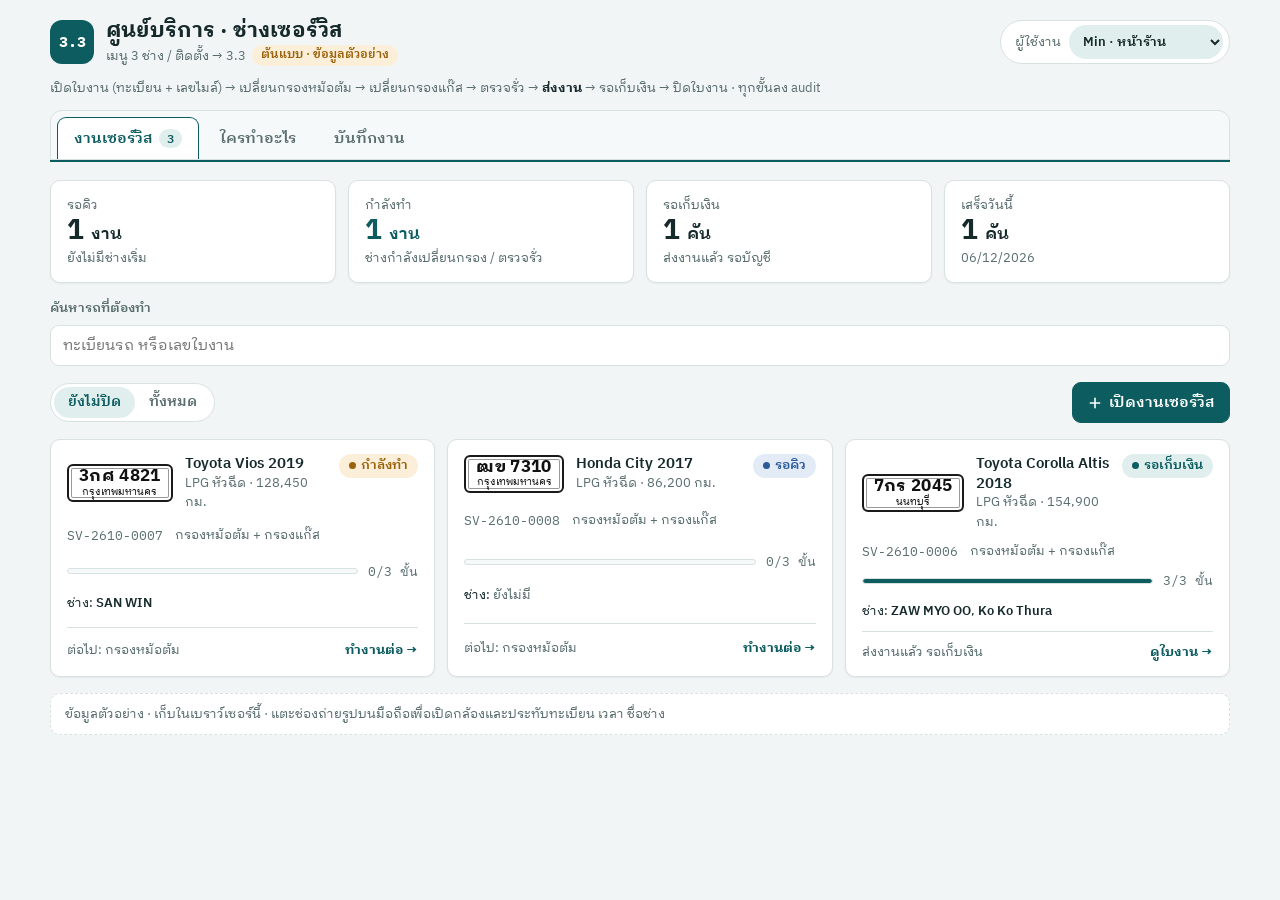
==== index.html @ 625c6a2d "Deploy current mobile service prototype" ====
<!doctype html>
<html lang="th">
<head>
<meta charset="utf-8">
<meta name="viewport" content="width=device-width,initial-scale=1,viewport-fit=cover">
<style>[hidden]{display:none!important}body{margin:0}img{max-width:100%}</style>
</head>
<body>
<title>ศูนย์บริการช่างเซอร์วิส</title>
<link rel="preconnect" href="https://fonts.googleapis.com">
<link rel="preconnect" href="https://fonts.gstatic.com" crossorigin>
<link rel="stylesheet" href="https://fonts.googleapis.com/css2?family=IBM+Plex+Mono:wght@400;600&family=IBM+Plex+Sans+Thai+Looped:wght@400;500;600;700&display=swap">
<style>
/* Layout: ERP module shell (same family as 3.1) — header + flow line + tabs; job list → job detail (steps column + handoff side column) */
:root{
  --bg:#f2f5f5; --surface:#ffffff; --surface-2:#f6f9f9; --ink:#162a2c; --muted:#5a6e70; --line:#d8e2e1;
  --accent:#0c5c60; --accent-ink:#ffffff; --accent-soft:#e0efed;
  --ok:#1b7a45; --ok-soft:#e2f2e8; --warn:#9a620c; --warn-soft:#fbefd9; --bad:#b0352a; --bad-soft:#fbe4e1; --info:#2c5b99; --info-soft:#e3ebf7;
  --plate-bg:#ffffff; --plate-ink:#111111; --plate-edge:#1a1a1a;
  --shadow:0 1px 2px rgba(16,40,42,.06);
  --font:"IBM Plex Sans Thai Looped","Noto Sans Thai",Tahoma,sans-serif;
  --mono:"IBM Plex Mono",ui-monospace,Menlo,Consolas,monospace;
  --r:10px;
}
@media (prefers-color-scheme: dark){ :root:not([data-theme="light"]){
  --bg:#0e1617; --surface:#152022; --surface-2:#1a282a; --ink:#e1ebea; --muted:#93a7a8; --line:#27393b;
  --accent:#55b3ad; --accent-ink:#082022; --accent-soft:#173335;
  --ok:#4fc386; --ok-soft:#163224; --warn:#e3aa50; --warn-soft:#3a2c13; --bad:#f17d70; --bad-soft:#3d1c19; --info:#86aee8; --info-soft:#1a2a40;
  --plate-bg:#ffffff; --plate-ink:#111111; --plate-edge:#000000;
  --shadow:none; color-scheme:dark;
}}
:root[data-theme="dark"]{
  --bg:#0e1617; --surface:#152022; --surface-2:#1a282a; --ink:#e1ebea; --muted:#93a7a8; --line:#27393b;
  --accent:#55b3ad; --accent-ink:#082022; --accent-soft:#173335;
  --ok:#4fc386; --ok-soft:#163224; --warn:#e3aa50; --warn-soft:#3a2c13; --bad:#f17d70; --bad-soft:#3d1c19; --info:#86aee8; --info-soft:#1a2a40;
  --plate-bg:#ffffff; --plate-ink:#111111; --plate-edge:#000000;
  --shadow:none; color-scheme:dark;
}
*{box-sizing:border-box}
body{background:var(--bg);color:var(--ink);font-family:var(--font);font-size:15px;line-height:1.55;padding-inline:16px;padding-block:0 48px}
.wrap{max-width:1180px;margin:0 auto}
h1,h2,h3{margin:0;line-height:1.3;text-wrap:balance}
p{margin:0}
button,input,select{font:inherit;color:inherit}
button{cursor:pointer}
:focus-visible{outline:2px solid var(--accent);outline-offset:2px}
.mono{font-family:var(--mono);font-variant-numeric:tabular-nums}
.vh{position:absolute;width:1px;height:1px;opacity:0;overflow:hidden;clip:rect(0 0 0 0)}

/* header */
.top{display:flex;flex-wrap:wrap;align-items:center;justify-content:space-between;gap:12px;padding-block:18px 10px}
.brand{display:flex;align-items:center;gap:12px;min-width:0}
.mod{display:grid;place-items:center;width:44px;height:44px;border-radius:12px;background:var(--accent);color:var(--accent-ink);font-weight:700;font-family:var(--mono);font-size:15px;flex:none}
.brand h1{font-size:21px;font-weight:700}
.sub{color:var(--muted);font-size:13px;display:flex;flex-wrap:wrap;gap:6px;align-items:center}
.tag{background:var(--warn-soft);color:var(--warn);border-radius:999px;padding:1px 9px;font-size:12px;font-weight:600}
.who{display:flex;align-items:center;gap:8px;font-size:13px;color:var(--muted);background:var(--surface);border:1px solid var(--line);border-radius:999px;padding:4px 6px 4px 14px}
.who select{border:0;background:var(--accent-soft);color:var(--ink);border-radius:999px;padding:5px 10px;font-weight:600}
.flow{font-size:13px;color:var(--muted);padding-block:2px 12px}
.flow b{color:var(--ink)}
.tabs{display:flex;gap:4px;background:var(--surface-2);border:1px solid var(--line);border-radius:12px 12px 0 0;padding:6px 6px 0;overflow-x:auto}
.tabs button{border:1px solid transparent;border-bottom:0;background:none;padding:9px 16px;border-radius:9px 9px 0 0;color:var(--muted);font-weight:600;white-space:nowrap;display:flex;gap:6px;align-items:center}
.tabs button[aria-selected="true"]{background:var(--surface);border-color:var(--accent);color:var(--accent);box-shadow:0 2px 0 var(--surface)}
.count{background:var(--accent-soft);color:var(--accent);border-radius:999px;font-size:12px;padding:0 8px;font-family:var(--mono)}
main{border-top:2px solid var(--accent);padding-top:18px;display:grid;gap:16px}
.note{font-size:13px;color:var(--muted);background:var(--surface);border:1px dashed var(--line);border-radius:var(--r);padding:10px 14px}
.note b{color:var(--ink)}
.banner-bad{background:var(--bad-soft);color:var(--bad);border-radius:var(--r);padding:10px 14px;font-size:13px}

/* kpis */
.kpis{display:grid;grid-template-columns:repeat(auto-fit,minmax(min(170px,100%),1fr));gap:12px}
.kpi{background:var(--surface);border:1px solid var(--line);border-radius:var(--r);padding:14px 16px;box-shadow:var(--shadow)}
.kpi .k{font-size:13px;color:var(--muted)}
.kpi .v{font-size:28px;font-weight:700;line-height:1.2;font-variant-numeric:tabular-nums}
.kpi .v small{font-size:17px;font-weight:600}
.kpi .d{font-size:12.5px;color:var(--muted)}
.kpi.hl .v{color:var(--accent)}

.toolbar{display:flex;flex-wrap:wrap;gap:10px;align-items:center;justify-content:space-between}
.seg{display:inline-flex;border:1px solid var(--line);border-radius:999px;background:var(--surface);padding:3px}
.seg button{border:0;background:none;border-radius:999px;padding:5px 14px;font-size:13.5px;color:var(--muted);font-weight:600}
.seg button[aria-pressed="true"]{background:var(--accent-soft);color:var(--accent)}
.btn{border:1px solid var(--line);background:var(--surface);border-radius:9px;padding:8px 14px;font-weight:600;display:inline-flex;align-items:center;gap:6px;min-height:40px}
.btn:hover{border-color:var(--accent)}
.btn.primary{background:var(--accent);border-color:var(--accent);color:var(--accent-ink)}
.btn.primary:hover{filter:brightness(1.08)}
.btn:disabled{opacity:.45;cursor:not-allowed;filter:none}
.btn.sm{min-height:32px;padding:4px 10px;font-size:13px}
.btn.ghost{background:none;border-color:transparent;color:var(--accent);padding-inline:6px}
.btn.danger{color:var(--bad);border-color:var(--bad)}
.link{border:0;background:none;padding:0;color:var(--accent);font-weight:600;text-decoration:underline;text-underline-offset:2px}

/* plate */
.plate{display:inline-flex;flex-direction:column;align-items:center;background:var(--plate-bg);color:var(--plate-ink);border:2px solid var(--plate-edge);border-radius:6px;padding:1px 10px 2px;line-height:1.15;flex:none;box-shadow:inset 0 0 0 2px #fff,inset 0 0 0 3px #999}
.plate .n{font-weight:700;font-size:17px;letter-spacing:.02em;white-space:nowrap}
.plate .p{font-size:10px;white-space:nowrap}
.plate.lg .n{font-size:24px}.plate.lg .p{font-size:12px}
.plate.sm{padding:0 7px 1px;border-width:1.5px}.plate.sm .n{font-size:13.5px}.plate.sm .p{font-size:8.5px}

/* pills */
.pill{display:inline-flex;align-items:center;gap:5px;border-radius:999px;padding:2px 10px;font-size:12.5px;font-weight:600;white-space:nowrap;flex:none}
.pill::before{content:"";width:7px;height:7px;border-radius:50%;background:currentColor}
.p-ok{background:var(--ok-soft);color:var(--ok)}.p-warn{background:var(--warn-soft);color:var(--warn)}.p-bad{background:var(--bad-soft);color:var(--bad)}
.p-info{background:var(--info-soft);color:var(--info)}.p-accent{background:var(--accent-soft);color:var(--accent)}.p-muted{background:var(--surface-2);color:var(--muted);border:1px solid var(--line)}

/* job cards */
.jobgrid{display:grid;grid-template-columns:repeat(auto-fill,minmax(min(330px,100%),1fr));gap:12px}
.jobcard{all:unset;box-sizing:border-box;cursor:pointer;background:var(--surface);border:1px solid var(--line);border-radius:var(--r);padding:14px 16px;display:grid;gap:10px;box-shadow:var(--shadow);min-width:0}
.jobcard:hover{border-color:var(--accent)}
.jobcard:focus-visible{outline:2px solid var(--accent);outline-offset:2px}
.jc-top{display:flex;gap:12px;align-items:flex-start;justify-content:space-between}
.jc-car{display:flex;gap:12px;align-items:center;min-width:0}
.jc-car .t{font-weight:600;line-height:1.3}
.jc-car .s{font-size:12.5px;color:var(--muted)}
.meta{font-size:12.5px;color:var(--muted);display:flex;flex-wrap:wrap;gap:4px 12px}
.prog{display:flex;align-items:center;gap:10px;font-size:12.5px;color:var(--muted)}
.bar{flex:1;height:6px;border-radius:999px;background:var(--surface-2);border:1px solid var(--line);overflow:hidden}
.bar i{display:block;height:100%;background:var(--accent);border-radius:999px}
.techs{font-size:13px}
.techs b{font-weight:600}
.empty{color:var(--muted);text-align:center;padding:28px;background:var(--surface);border:1px dashed var(--line);border-radius:var(--r)}

/* detail */
.back{align-self:start;justify-self:start}
.jobhead{background:var(--surface);border:1px solid var(--line);border-radius:var(--r);padding:16px;display:flex;flex-wrap:wrap;gap:14px 20px;align-items:center;box-shadow:var(--shadow)}
.jh-main{flex:1;min-width:220px;display:grid;gap:2px}
.jh-main .t{font-size:18px;font-weight:700}
.jh-main .meta{font-size:13px}
.detail{display:grid;gap:16px;grid-template-columns:minmax(0,1fr)}
@media (min-width:980px){.detail{grid-template-columns:minmax(0,1fr) 340px;align-items:start}}
.steps{display:grid;gap:12px;min-width:0}
.step{background:var(--surface);border:1px solid var(--line);border-radius:var(--r);padding:14px 16px;display:grid;gap:12px;box-shadow:var(--shadow);min-width:0}
.step.s-active{border-color:var(--warn)}
.step.s-done{border-color:color-mix(in srgb,var(--ok) 45%,var(--line))}
.step.s-locked{opacity:.62}
.step-h{display:flex;gap:12px;align-items:flex-start}
.stepno{display:grid;place-items:center;width:30px;height:30px;border-radius:50%;background:var(--surface-2);border:1px solid var(--line);font-family:var(--mono);font-weight:600;flex:none}
.s-done .stepno{background:var(--ok);border-color:var(--ok);color:var(--surface)}
.s-active .stepno{background:var(--warn-soft);border-color:var(--warn);color:var(--warn)}
.step-t{flex:1;min-width:0}
.step-t h3{font-size:16.5px;font-weight:700}
.hint{font-size:13px;color:var(--muted)}
.slots{display:grid;grid-template-columns:repeat(2,minmax(0,1fr));gap:10px}
.slot{position:relative;border-radius:9px;aspect-ratio:4/3;max-width:100%;overflow:hidden;background:var(--surface-2);border:1.5px dashed var(--line);display:flex}
label.slot.empty{cursor:pointer;flex-direction:column;align-items:center;justify-content:center;gap:6px;text-align:center;padding:10px;color:var(--accent);font-weight:600;font-size:13.5px}
label.slot.empty:hover{border-color:var(--accent);background:var(--accent-soft)}
label.slot.empty:focus-within{outline:2px solid var(--accent);outline-offset:2px}
.slot.empty .req{font-size:11.5px;color:var(--muted);font-weight:500}
.slot.missing{color:var(--muted);flex-direction:column;align-items:center;justify-content:center;font-size:13px}
.slot.filled{border:1px solid var(--line);aspect-ratio:auto;flex-direction:column;background:var(--surface)}
.slot .ph{display:block;width:100%;aspect-ratio:4/3;max-width:100%;border:0;padding:0;background:#111;cursor:zoom-in}
.slot .ph img{width:100%;height:100%;object-fit:contain;display:block}
.slot .sfoot{display:grid;gap:6px;padding:7px 8px 8px}
.slot .cap{font-size:12px;line-height:1.35}
.slot .cap b{display:block;font-weight:600}
.slot .cap span{color:var(--muted)}
.slot .acts{display:flex;gap:6px;flex-wrap:wrap}
.slot .acts button,.slot .acts label{border:1px solid var(--line);background:var(--surface-2);color:var(--ink);border-radius:7px;padding:4px 10px;font-size:12.5px;font-weight:600;cursor:pointer;min-height:30px;display:inline-flex;align-items:center}
.slot .acts label:focus-within{outline:2px solid var(--accent)}
.field{display:grid;gap:6px}
.lbl{font-size:12.5px;color:var(--muted);font-weight:600}
.chips{display:flex;flex-wrap:wrap;gap:6px}
.chip{border:1px solid var(--line);background:var(--surface);border-radius:999px;padding:5px 12px;font-size:13.5px;font-weight:500;min-height:34px}
.chip[aria-pressed="true"]{background:var(--accent);border-color:var(--accent);color:var(--accent-ink);font-weight:600}
.chip.fail[aria-pressed="true"]{background:var(--bad);border-color:var(--bad);color:#fff}
.chip.pass[aria-pressed="true"]{background:var(--ok);border-color:var(--ok);color:#fff}
.chip:disabled{cursor:default}
.part{font-size:13.5px;display:flex;flex-wrap:wrap;gap:4px 10px;align-items:center}
.code{font-family:var(--mono);font-size:12px;background:var(--surface-2);border:1px solid var(--line);border-radius:5px;padding:0 6px;color:var(--muted)}
.foot{border-top:1px solid var(--line);padding-top:10px;display:flex;flex-wrap:wrap;gap:8px 12px;align-items:center;justify-content:space-between;font-size:13.5px}
.foot .miss{color:var(--warn)}
.foot.done{color:var(--ok)}
.foot.done span{color:var(--ink)}
.foot.locked{color:var(--muted)}
.warnbox{background:var(--bad-soft);color:var(--bad);border-radius:8px;padding:8px 12px;font-size:13px}
.submit{background:var(--surface);border:1px solid var(--line);border-radius:var(--r);padding:14px 16px;display:flex;flex-wrap:wrap;gap:10px 16px;align-items:center;justify-content:space-between}
.submit.ready{border-color:var(--accent);background:var(--accent-soft)}
.submit p{font-size:14px}

.side{display:grid;gap:12px;min-width:0}
.card{background:var(--surface);border:1px solid var(--line);border-radius:var(--r);padding:14px 16px;display:grid;gap:10px;box-shadow:var(--shadow);min-width:0}
.card h2{font-size:15px;font-weight:700}
.card h2 small{font-weight:500;color:var(--muted);font-size:12.5px}
.hand{list-style:none;margin:0;padding:0;display:grid;gap:9px}
.hand li{display:grid;grid-template-columns:92px minmax(0,1fr);gap:8px;font-size:13px}
.dept{font-family:var(--mono);font-size:11.5px;font-weight:600;color:var(--accent);background:var(--accent-soft);border-radius:6px;padding:2px 6px;align-self:start;text-align:center}
.hand .st{display:block;font-size:12px;color:var(--muted)}
.hand .st.sent{color:var(--ok)}
.mini{list-style:none;margin:0;padding:0;display:grid;gap:8px;font-size:12.5px}
.mini li{display:grid;gap:1px;border-left:2px solid var(--line);padding-left:10px}
.mini .w{color:var(--muted);font-family:var(--mono);font-size:11.5px}

/* tables */
.tbl{overflow-x:auto;border:1px solid var(--line);border-radius:var(--r);background:var(--surface)}
table{border-collapse:collapse;width:100%;font-size:13.5px}
th{font-size:12.5px;color:var(--muted);font-weight:600;text-align:left;background:var(--surface-2)}
th,td{padding:9px 12px;border-bottom:1px solid var(--line);vertical-align:middle;white-space:nowrap}
td.wrap{white-space:normal;min-width:220px}
tr:last-child td{border-bottom:0}
td.num,th.num{text-align:right;font-variant-numeric:tabular-nums}
.thumbs{display:flex;gap:4px}
.thumbs button{border:1px solid var(--line);padding:0;border-radius:5px;overflow:hidden;width:44px;height:33px;background:var(--surface-2)}
.thumbs img{width:100%;height:100%;object-fit:cover;display:block}
.search{border:1px solid var(--line);background:var(--surface);border-radius:9px;padding:8px 12px;min-width:0;width:min(360px,100%)}
.sec-h{display:flex;flex-wrap:wrap;gap:8px 14px;align-items:center;justify-content:space-between}
.sec-h h2{font-size:16px}
.sec-h p{font-size:12.5px;color:var(--muted)}

/* overlay */
#overlay{position:fixed;inset:0;z-index:50;display:grid;place-items:center;padding:16px}
#overlay[hidden],#toast[hidden]{display:none}
.ov-bg{position:absolute;inset:0;background:rgba(5,15,16,.62)}
.modal{position:relative;background:var(--surface);border-radius:14px;width:min(560px,100%);max-height:calc(100% - 24px);overflow:auto;padding:18px;display:grid;gap:14px}
.modal h2{font-size:18px}
.form{display:grid;gap:12px;grid-template-columns:repeat(2,minmax(0,1fr))}
.form .full{grid-column:1/-1}
.form label{display:grid;gap:4px;font-size:13px;color:var(--muted);font-weight:600}
.form input,.form select{border:1px solid var(--line);background:var(--surface-2);border-radius:8px;padding:9px 10px;color:var(--ink);font-weight:400;min-width:0}
.form .err{grid-column:1/-1;color:var(--bad);font-size:13px}
.mrow{display:flex;justify-content:flex-end;gap:8px;flex-wrap:wrap}
@media (max-width:520px){.form{grid-template-columns:minmax(0,1fr)}}
.lightbox{position:relative;width:min(900px,100%);display:grid;gap:8px}
.lightbox img{width:100%;max-height:78vh;object-fit:contain;border-radius:10px;background:#000}
.lightbox .lb-cap{color:#fff;font-size:13.5px;display:flex;justify-content:space-between;gap:10px;align-items:center;flex-wrap:wrap}
.lightbox .lb-cap .btn{color:var(--ink)}
#toast{position:fixed;left:50%;transform:translateX(-50%);bottom:calc(18px + env(safe-area-inset-bottom,0px));background:var(--ink);color:var(--bg);padding:9px 16px;border-radius:999px;font-size:13.5px;z-index:60;max-width:calc(100% - 32px)}
.confirm{display:flex;flex-wrap:wrap;gap:8px;align-items:center;font-size:13px}
@media (prefers-reduced-motion:no-preference){.jobcard,.btn,.chip{transition:border-color .15s,background-color .15s}}
@media (max-width:560px){.brand h1{font-size:18px}.jobhead{padding:14px}.plate.lg .n{font-size:20px}}

/* Technician workspace: one task at a time, with controls in thumb reach. */
.mobile-only{display:none}
.job-search{display:grid;gap:6px}
.job-search .search{width:100%}
.jc-next{display:flex;align-items:center;justify-content:space-between;gap:12px;border-top:1px solid var(--line);padding-top:10px;font-size:13px}
.jc-next span{color:var(--muted)}
.jc-next b{color:var(--accent);white-space:nowrap}
.job-extra{width:100%;border-top:1px solid var(--line);padding-top:8px;font-size:13px;color:var(--muted)}
.job-extra summary{cursor:pointer;font-weight:600}
.job-extra .meta{padding-top:8px}
.step-work{display:grid;gap:12px}
.step-tools{display:flex;gap:10px;align-items:center;justify-content:space-between}
.step-tools .hint{flex:1}
.step-tools button{flex:none}
.technician-quick select{width:100%;min-height:48px;border:1px solid var(--line);border-radius:9px;background:var(--surface);padding:10px;font-size:16px}
.work-progress{border:1px solid var(--line);border-radius:12px;background:var(--surface);padding:12px}
.work-progress .prog{margin-bottom:12px}
.work-identity{display:flex;align-items:center;justify-content:space-between;gap:10px;margin-bottom:8px;font-size:12px;color:var(--muted)}
.work-identity strong{font-size:18px;color:var(--ink)}
.stepnav{display:grid;grid-template-columns:repeat(3,minmax(0,1fr));gap:6px}
.stepnav button{display:grid;justify-items:center;gap:5px;border:1px solid var(--line);border-radius:9px;background:var(--surface-2);color:var(--muted);padding:10px 4px;min-height:66px;font-size:12px;font-weight:600}
.stepnav button[aria-pressed="true"]{border:2px solid var(--accent);padding:9px 3px;background:var(--accent-soft);color:var(--accent)}
.stepnav .finished{color:var(--ok)}
.stepnav .stepno{width:24px;height:24px;font-size:12px}
.mobile-workbar{position:fixed;left:0;right:0;bottom:calc(66px + env(safe-area-inset-bottom,0px));z-index:25;background:var(--surface);border-top:1px solid var(--line);padding:10px 14px;box-shadow:0 -4px 18px rgba(16,40,42,.08)}
.mobile-workbar p{font-size:12px;color:var(--muted);margin-bottom:6px}
.mobile-workbar .btn{width:100%;justify-content:center;font-size:16px;min-height:50px}
.mobile-more{border:1px solid var(--line);border-radius:10px;background:var(--surface);padding:12px}
.mobile-more summary{min-height:28px;cursor:pointer;color:var(--muted);font-size:14px;font-weight:600}
.mobile-more .side{margin-top:12px}
.task-checklist{display:flex;flex-wrap:wrap;gap:6px}
.task-checklist span{font-size:12px;padding:4px 9px;border-radius:6px;background:var(--surface-2);color:var(--muted)}
.task-checklist .complete{background:var(--ok-soft);color:var(--ok)}
@media (max-width:640px){
  body{padding-inline:12px;padding-bottom:calc(86px + env(safe-area-inset-bottom,0px));font-size:16px}
  body:has(.mobile-workbar){padding-bottom:calc(196px + env(safe-area-inset-bottom,0px))}
  .mobile-only{display:block}
  .desktop-only,.flow,.sub .desktop-context{display:none!important}
  .top{gap:10px;padding:12px 0}
  .brand h1{font-size:18px}.mod{width:36px;height:36px;border-radius:10px}
  .brand{gap:9px}.sub{margin-top:4px}.tag{font-size:11px}
  .who{width:100%;border-radius:10px;padding:5px 10px;font-size:13px}
  .who select{flex:1;min-width:0;min-height:44px;font-size:16px;background:var(--surface);border-radius:7px;padding:6px 8px}
  .tabs{position:fixed;z-index:30;left:0;right:0;bottom:0;display:grid;grid-template-columns:repeat(3,minmax(0,1fr));gap:4px;height:calc(66px + env(safe-area-inset-bottom,0px));padding:8px 10px calc(8px + env(safe-area-inset-bottom,0px));border-radius:0;border:0;border-top:1px solid var(--line);background:var(--surface);overflow:visible}
  .tabs button{justify-content:center;padding:7px 4px;min-width:0;min-height:48px;border:0;border-radius:9px;font-size:13px;gap:4px;white-space:normal}
  .tabs button[aria-selected="true"]{background:var(--accent-soft);box-shadow:none}
  .count{padding:0 5px;font-size:11px}
  main{padding-top:12px;gap:12px;border-top:0}
  .kpis{grid-template-columns:repeat(4,minmax(0,1fr));gap:6px}
  .kpi{padding:9px 5px;text-align:center;border-radius:9px}
  .kpi .k{font-size:11px;white-space:nowrap}.kpi .v{font-size:23px;margin-top:3px}.kpi .v small,.kpi .d{display:none}
  .demo-note{font-size:12px;padding:7px 10px}
  .demo-note .demo-long{display:none}
  .toolbar{gap:10px}.seg{width:100%;display:flex;border-radius:10px;gap:3px}
  .seg button{flex:1;min-height:46px;padding:7px 5px;border-radius:7px;font-size:13px}
  .toolbar>.btn{width:100%;justify-content:center}
  .search,.form input,.form select{font-size:16px;min-height:48px}
  .job-search .lbl{font-size:14px;color:var(--ink)}
  .jobgrid{gap:10px;grid-template-columns:minmax(0,1fr)}
  .jobcard{padding:14px;gap:9px;border-radius:12px}
  .jc-top{display:grid;grid-template-columns:minmax(0,1fr) auto;gap:10px;align-items:start}
  .jc-car{display:grid;gap:8px;justify-items:start}.jc-car .t{font-size:14px}.jc-car .s{font-size:12px}
  .jobcard .plate .n{font-size:23px}.jobcard .plate .p{font-size:11px}.jobcard .plate{padding:4px 12px}
  .jobcard .meta{font-size:11px}.jobcard .meta span:last-child{display:none}
  .jc-next{font-size:13px}.jc-next span{max-width:70%}.jc-next b{padding:7px 10px;background:var(--accent-soft);border-radius:7px}
  .btn,.btn.sm,.chip,.slot .acts label,.slot .acts button,.back{min-height:48px}
  .back{padding:4px 0;font-size:14px;min-height:40px}
  .jobhead{display:grid;grid-template-columns:auto minmax(0,1fr);gap:10px;padding:12px;border-radius:12px}
  .jobhead>.pill{grid-column:1/-1;justify-self:start}.jobhead .plate.lg .n{font-size:22px}.jobhead .plate.lg .p{font-size:11px}
  .jh-main{min-width:0;gap:3px}.jh-main .t{font-size:14px}.jh-main .meta{font-size:12px}
  .job-extra{grid-column:1/-1;font-size:12px}.job-extra summary{padding:4px 0}
  .detail{gap:12px}.steps{gap:12px}
  .step{padding:14px;border-radius:12px}.step:not(.is-current){display:none}
  .step-h{gap:9px;flex-wrap:wrap}.step-t{min-width:170px}.step-t h3{font-size:18px}
  .step-h>.pill{display:none}.step-t .hint{font-size:13px;line-height:1.6}
  .slots{gap:9px}.slot.empty{min-height:126px;aspect-ratio:auto}
  label.slot.empty{font-size:14px;padding:10px 7px;border-color:var(--accent);background:var(--accent-soft)}
  label.slot.empty svg{width:30px;height:30px}.slot.empty .req{font-size:12px}
  .slot .sfoot{padding:8px}.slot .acts label{width:100%;justify-content:center;font-size:14px}
  .step-tools{align-items:flex-start}.step-tools .btn{font-size:14px}
  .part{font-size:13px}.part .code{display:none}.lbl{font-size:14px}
  .result-choices{display:grid;grid-template-columns:1fr 1fr;gap:8px}
  .result-choices .chip{border-radius:9px;font-size:16px;min-height:52px}
  .technician-quick{display:grid;gap:8px}.technician-quick .btn{justify-content:center;font-size:14px}
  .foot{gap:10px;font-size:13px}.foot>.btn{width:100%;justify-content:center;font-size:15px}
  .foot.done{display:grid}.step .foot:not(.done)>.btn{display:none}
  .submit{font-size:13px;padding:12px}.submit:not(.job-sent){display:none}
  .detail>.side{display:none}
  #toast{bottom:calc(180px + env(safe-area-inset-bottom,0px));border-radius:10px;font-size:13px}
  #overlay{padding:12px}.modal{padding:16px}.mrow{display:grid;grid-template-columns:1fr 1fr;width:100%}.mrow .btn{justify-content:center}
}
</style>

<div class="wrap">
  <header class="top">
    <div class="brand">
      <span class="mod">3.3</span>
      <div>
        <h1>ศูนย์บริการ · ช่างเซอร์วิส</h1>
        <p class="sub"><span class="desktop-context">เมนู 3 ช่าง / ติดตั้ง → 3.3</span> <span class="tag">ต้นแบบ · ข้อมูลตัวอย่าง</span></p>
      </div>
    </div>
    <label class="who" for="user">ผู้ใช้งาน <select id="user"></select></label>
  </header>
  <p class="flow">เปิดใบงาน (ทะเบียน + เลขไมล์) → เปลี่ยนกรองหม้อต้ม → เปลี่ยนกรองแก๊ส → ตรวจรั่ว → <b>ส่งงาน</b> → รอเก็บเงิน → ปิดใบงาน · ทุกขั้นลง audit</p>
  <nav class="tabs" role="tablist" aria-label="มุมมอง">
    <button type="button" role="tab" data-tab="jobs" id="tab-jobs">งานเซอร์วิส <span class="count" id="cnt-jobs">0</span></button>
    <button type="button" role="tab" data-tab="history" id="tab-history">ใครทำอะไร</button>
    <button type="button" role="tab" data-tab="audit" id="tab-audit">บันทึกงาน</button>
  </nav>
  <main id="app"></main>
</div>
<div id="overlay" hidden></div>
<div id="toast" role="status" aria-live="polite" hidden></div>

<script>
(function(){
"use strict";
const FONT='"IBM Plex Sans Thai Looped","Noto Sans Thai",Tahoma,sans-serif';
const NEXT_KM=20000, NEXT_MONTHS=12;

/* ---------- master data (ระบบจริงดึงจาก Supabase) ---------- */
const TECHS=[
  {id:'htet',name:'HTET AUNG'},{id:'koko',name:'Ko Ko Thura'},{id:'sanwin',name:'SAN WIN'},
  {id:'thein',name:'THEIN THAN'},{id:'zaw',name:'ZAW MYO OO'}
];
const USERS=[{id:'min',name:'Min',dept:'Sales (หน้าร้าน)'}].concat(TECHS.map(t=>({id:t.id,name:t.name,dept:'Production'})));
const STEP_LIB={
  reducer:{name:'เปลี่ยนกรองหม้อต้ม',hint:'ปิดวาล์วถัง เดินเครื่องจนแก๊สในสายหมดก่อนถอด ถ่ายตัวเก่าก่อนถอด และถ่ายตัวใหม่หลังขันแน่นแล้ว',
    slots:[{k:'old',label:'ตัวเก่า (ก่อนถอด)'},{k:'new',label:'ตัวใหม่ (ติดตั้งแล้ว)'}],part:{sku:'FLT-RED-01',name:'ไส้กรองหม้อต้ม',qty:1}},
  gas:{name:'เปลี่ยนกรองแก๊ส',hint:'ดูลูกศรบนตัวกรองให้ตรงกับทิศทางแก๊สไหล ถ่ายตัวเก่าก่อนถอด และถ่ายตัวใหม่หลังประกอบ',
    slots:[{k:'old',label:'ตัวเก่า (ก่อนถอด)'},{k:'new',label:'ตัวใหม่ (ติดตั้งแล้ว)'}],part:{sku:'FLT-GAS-01',name:'ไส้กรองแก๊ส',qty:1}},
  leak:{name:'ตรวจรั่วหลังเปลี่ยน',hint:'เปิดวาล์ว สตาร์ทเครื่อง แล้วตรวจทุกข้อต่อที่ถอดด้วยน้ำสบู่หรือเครื่องตรวจแก๊ส',
    slots:[{k:'test',label:'ขณะตรวจรั่ว'}],result:true}
};
const TEMPLATES={
  pm:{name:'กรองหม้อต้ม + กรองแก๊ส',steps:['reducer','gas','leak']}
};
const STATUS={queue:{t:'รอคิว',c:'info'},doing:{t:'กำลังทำ',c:'warn'},billing:{t:'รอเก็บเงิน',c:'accent'},closed:{t:'ปิดใบงาน',c:'ok'}};

/* ---------- helpers ---------- */
const dtf=new Intl.DateTimeFormat('en-GB',{timeZone:'Asia/Bangkok',day:'2-digit',month:'2-digit',year:'numeric',hour:'2-digit',minute:'2-digit',hourCycle:'h23'});
function fmt(ts){if(!ts)return '—';const p={};dtf.formatToParts(new Date(ts)).forEach(x=>p[x.type]=x.value);return p.day+'/'+p.month+'/'+p.year+' '+p.hour+':'+p.minute;}
function fmtDate(ts){return fmt(ts).slice(0,10);}
function fmtTime(ts){return fmt(ts).slice(11);}
function km(n){return Number(n||0).toLocaleString('en-US');}
function esc(s){return String(s==null?'':s).replace(/[&<>"']/g,c=>({'&':'&amp;','<':'&lt;','>':'&gt;','"':'&quot;',"'":'&#39;'}[c]));}
function userName(id){const u=USERS.find(x=>x.id===id);return u?u.name:(id||'—');}
function userDept(id){const u=USERS.find(x=>x.id===id);return u?u.dept:'ระบบ';}
function isTech(id){return TECHS.some(t=>t.id===id);}
function mkSteps(tpl){return TEMPLATES[tpl].steps.map(k=>({key:k,tech:null,photos:{},result:null,doneAt:null,doneBy:null}));}
function addMonths(ts,n){const d=new Date(ts);d.setMonth(d.getMonth()+n);return d.getTime();}
function plate(job,size){return '<span class="plate'+(size?' '+size:'')+'"><span class="n">'+esc(job.plate)+'</span><span class="p">'+esc(job.province)+'</span></span>';}
function pill(c,t){return '<span class="pill p-'+c+'">'+esc(t)+'</span>';}

/* ---------- storage (ต้นแบบ: เก็บในเบราว์เซอร์นี้เท่านั้น) ---------- */
const KEY='htg-service-proto-v2', UIKEY='htg-service-ui-v2';
let storageFull=false;
function load(){try{const s=localStorage.getItem(KEY);return s?JSON.parse(s):null;}catch(e){return null;}}
function save(){try{localStorage.setItem(KEY,JSON.stringify(state));storageFull=false;}catch(e){storageFull=true;}}
const ui={tab:'jobs',jobId:null,user:'min',filter:'open',jq:'',step:0,q:'',aq:'',overlay:null,confirmReset:false};
try{const u=JSON.parse(localStorage.getItem(UIKEY)||'{}');if(u.user&&USERS.some(x=>x.id===u.user))ui.user=u.user;if(u.tab)ui.tab=u.tab;}catch(e){}
function persistUi(){try{localStorage.setItem(UIKEY,JSON.stringify({user:ui.user,tab:ui.tab}));}catch(e){}}

function seed(){
  const now=Date.now(),m=60000,h=60*m,d=24*h;
  const P=(by,at)=>({ph:true,by,at});
  const S=(key,tech,photos,doneAt,result)=>({key,tech,photos,result:result||null,doneAt:doneAt||null,doneBy:doneAt?tech:null});
  const jobs=[
    {id:'SV-2610-0008',plate:'ฒข 7310',province:'กรุงเทพมหานคร',car:'Honda City 2017',gas:'LPG หัวฉีด',km:86200,customer:'คุณวิไลวรรณ ส. (ตัวอย่าง)',tpl:'pm',status:'queue',openedAt:now-25*m,openedBy:'min',steps:mkSteps('pm')},
    {id:'SV-2610-0007',plate:'3กศ 4821',province:'กรุงเทพมหานคร',car:'Toyota Vios 2019',gas:'LPG หัวฉีด',km:128450,customer:'คุณสมชาย ก. (ตัวอย่าง)',tpl:'pm',status:'doing',openedAt:now-60*m,openedBy:'min',steps:[
      S('reducer','sanwin',{old:P('sanwin',now-22*m)}),
      S('gas',null,{}),S('leak',null,{})]},
    {id:'SV-2610-0006',plate:'7กร 2045',province:'นนทบุรี',car:'Toyota Corolla Altis 2018',gas:'LPG หัวฉีด',km:154900,customer:'คุณประเสริฐ ว. (ตัวอย่าง)',tpl:'pm',status:'billing',openedAt:now-5*h,openedBy:'min',submittedAt:now-2*h-50*m,steps:[
      S('reducer','zaw',{old:P('zaw',now-4*h-30*m),new:P('zaw',now-4*h-6*m)},now-4*h-4*m),
      S('gas','koko',{old:P('koko',now-3*h-55*m),new:P('koko',now-3*h-35*m)},now-3*h-33*m),
      S('leak','koko',{test:P('koko',now-3*h-15*m)},now-3*h-10*m,'pass')]},
    {id:'SV-2610-0005',plate:'งท 8812',province:'ชลบุรี',car:'Nissan Almera 2016',gas:'LPG หัวฉีด',km:97310,customer:'คุณอรุณี พ. (ตัวอย่าง)',tpl:'pm',status:'closed',openedAt:now-d-6*h,openedBy:'min',submittedAt:now-d-4*h,closedAt:now-d-3*h-40*m,steps:[
      S('reducer','thein',{old:P('thein',now-d-5*h-40*m),new:P('thein',now-d-5*h-22*m)},now-d-5*h-20*m),
      S('gas','thein',{old:P('thein',now-d-5*h-10*m),new:P('thein',now-d-4*h-55*m)},now-d-4*h-52*m),
      S('leak','thein',{test:P('thein',now-d-4*h-30*m)},now-d-4*h-25*m,'pass')]},
    {id:'SV-2610-0004',plate:'70-4518',province:'สมุทรปราการ',car:'Hino 500 รถบรรทุก 10 ล้อ',gas:'LNG',km:412300,customer:'บจก. ตัวอย่างโลจิสติกส์',tpl:'pm',status:'closed',openedAt:now-3*d-7*h,openedBy:'min',submittedAt:now-3*d-4*h,closedAt:now-3*d-2*h,steps:[
      S('reducer','htet',{old:P('htet',now-3*d-6*h-40*m),new:P('htet',now-3*d-6*h-15*m)},now-3*d-6*h-12*m),
      S('gas','htet',{old:P('htet',now-3*d-6*h-5*m),new:P('htet',now-3*d-5*h-20*m)},now-3*d-5*h-15*m),
      S('leak','htet',{test:P('htet',now-3*d-4*h-40*m)},now-3*d-4*h-30*m,'pass')]}
  ];
  const audit=[];
  const A=(at,by,action,job,detail,dept)=>audit.push({at,by,dept:dept||userDept(by),action,job,detail});
  jobs.slice().reverse().forEach(j=>{
    A(j.openedAt,j.openedBy,'เปิดใบงานเซอร์วิส',j.id,TEMPLATES[j.tpl].name+' · '+km(j.km)+' กม.');
    j.steps.forEach(s=>{
      Object.keys(s.photos).forEach(k=>{const sl=STEP_LIB[s.key].slots.find(x=>x.k===k);A(s.photos[k].at,s.photos[k].by,'ถ่ายรูป',j.id,STEP_LIB[s.key].name+' · '+sl.label);});
      if(s.result)A(s.doneAt-60000,s.tech,'บันทึกผลตรวจรั่ว',j.id,'ไม่พบรั่ว');
      if(s.doneAt)A(s.doneAt,s.doneBy,'บันทึกขั้นตอนเสร็จ',j.id,STEP_LIB[s.key].name+' · ช่าง '+userName(s.tech));
    });
    if(j.submittedAt)handoffLogs(j,j.submittedAt,'min').forEach(x=>audit.push(x));
    if(j.closedAt)A(j.closedAt,'min','ปิดใบงาน',j.id,'รับเงินแล้ว','Accounting');
  });
  audit.sort((a,b)=>a.at-b.at).forEach((x,i)=>x.id=i+1);
  return {v:1,seq:9,jobs,audit};
}

let state=load()||seed();
function getJob(id){return state.jobs.find(j=>j.id===id);}
function log(action,jobId,detail,dept,by){state.audit.push({id:state.audit.length+1,at:Date.now(),by:by||ui.user,dept:dept||userDept(by||ui.user),action,job:jobId||'',detail:detail||''});}

/* ---------- business rules ---------- */
function jobEditable(j){return j.status==='queue'||j.status==='doing';}
function lockReason(j,i){
  const st=j.steps[i];if(st.doneAt)return null;
  if(st.key==='leak'&&j.steps.some(s=>s.key!=='leak'&&!s.doneAt))return 'เปลี่ยนกรองให้เสร็จทุกขั้นก่อน แล้วค่อยตรวจรั่ว';
  return null;
}
function stepState(j,i){const st=j.steps[i];if(st.doneAt)return 'done';if(lockReason(j,i))return 'locked';if(st.tech||Object.keys(st.photos).length||st.result)return 'active';return 'todo';}
function missing(j,i){
  const st=j.steps[i],def=STEP_LIB[st.key],miss=[];
  def.slots.forEach(s=>{if(!st.photos[s.k])miss.push('รูป'+s.label);});
  if(!st.tech)miss.push('ชื่อช่าง');
  if(def.result&&st.result!=='pass')miss.push(st.result==='fail'?'ผลตรวจต้องเป็น "ไม่พบรั่ว"':'ผลตรวจรั่ว');
  return miss;
}
function stepStart(st){const ts=Object.values(st.photos).map(p=>p.at);return ts.length?Math.min.apply(null,ts):null;}
function stepMin(st){const s=stepStart(st);return st.doneAt&&s?Math.max(1,Math.round((st.doneAt-s)/60000)):null;}
function doneCount(j){return j.steps.filter(s=>s.doneAt).length;}
function nextStepIndex(j){const i=j.steps.findIndex(s=>!s.doneAt);return i<0?j.steps.length-1:i;}
function currentStepIndex(j){return Math.max(0,Math.min(j.steps.length-1,Number(ui.step)||0));}
function shortStep(key){return {reducer:'กรองหม้อต้ม',gas:'กรองแก๊ส',leak:'ตรวจรั่ว'}[key];}
function jobTechs(j){const ids=[];j.steps.forEach(s=>{if(s.tech&&ids.indexOf(s.tech)<0)ids.push(s.tech);});return ids;}
function parts(j){return j.steps.map(s=>STEP_LIB[s.key].part).filter(Boolean);}
function nextService(j){return {km:j.km+NEXT_KM,date:addMonths(j.submittedAt||Date.now(),NEXT_MONTHS)};}
function handoff(j){
  const tc={};j.steps.forEach(s=>{if(s.tech)tc[s.tech]=(tc[s.tech]||0)+1;});
  const techTxt=Object.keys(tc).map(id=>userName(id)+' ('+tc[id]+' ขั้น)').join(', ')||'ยังไม่ระบุช่าง';
  const total=j.steps.reduce((a,s)=>a+(stepMin(s)||0),0);
  const ps=parts(j),ns=nextService(j);
  return [
    {dept:'Production',text:'ช่างผู้ทำ: '+techTxt+(total?' · เวลางานรวม '+total+' นาที':'')},
    {dept:'Inventory',text:ps.length?'ตัดสต๊อก '+ps.map(p=>p.name+' ×'+p.qty).join(' · '):'ไม่มีอะไหล่'},
    {dept:'Accounting',text:'ส่งอะไหล่ '+ps.length+' รายการ + ค่าแรงเซอร์วิส ไปออกบิล'},
    {dept:'Support',text:'นัดรอบถัดไป '+km(ns.km)+' กม. หรือ '+fmtDate(ns.date)+' แล้วแต่อย่างไหนถึงก่อน'},
    {dept:'Sales',text:'อัปเดตประวัติรถและรูปในข้อมูลลูกค้า'}
  ];
}
function handoffLogs(j,at,by){
  const ps=parts(j),ns=nextService(Object.assign({},j,{submittedAt:at}));
  return [
    {at,by,dept:userDept(by),action:'ส่งงาน',job:j.id,detail:'ช่าง: '+jobTechs(j).map(userName).join(', ')},
    {at,by:'system',dept:'Inventory',action:'ตัดสต๊อกอะไหล่',job:j.id,detail:ps.map(p=>p.sku+' ×'+p.qty).join(', ')},
    {at,by:'system',dept:'Accounting',action:'สร้างรายการรอเก็บเงิน',job:j.id,detail:'อะไหล่ '+ps.length+' รายการ + ค่าแรง'},
    {at,by:'system',dept:'Support',action:'ตั้งนัดเซอร์วิสครั้งถัดไป',job:j.id,detail:km(ns.km)+' กม. / '+fmtDate(ns.date)}
  ];
}

/* ---------- photos ---------- */
const phCache={};
function stamp(g,w,h,l1,l2){
  const sh=Math.max(40,Math.round(h*0.12)),fs=Math.max(12,Math.round(sh*0.3));
  g.fillStyle='rgba(0,0,0,.66)';g.fillRect(0,h-sh,w,sh);
  g.fillStyle='#fff';g.textAlign='left';g.textBaseline='middle';
  g.font='600 '+fs+'px '+FONT;g.fillText(l1,10,h-sh*0.68,w-20);
  g.font='400 '+fs+'px '+FONT;g.fillText(l2,10,h-sh*0.28,w-20);
}
function stampLines(j,stepKey,label,at,by){return [j.plate+' '+j.province+' · '+STEP_LIB[stepKey].name+' · '+label, fmt(at)+' · '+userName(by)+' · '+j.id];}
function phSrc(j,stepKey,slotKey,label,p){
  const k=j.id+'|'+stepKey+'|'+slotKey;if(phCache[k])return phCache[k];
  const c=document.createElement('canvas');c.width=480;c.height=360;const g=c.getContext('2d');
  const gr=g.createLinearGradient(0,0,480,360);gr.addColorStop(0,'#45585a');gr.addColorStop(1,'#1f2b2c');g.fillStyle=gr;g.fillRect(0,0,480,360);
  g.lineWidth=3;g.strokeStyle='#d6e2e2';
  if(slotKey==='test'){g.fillStyle='#8aa0a2';g.fillRect(110,150,260,26);for(let i=0;i<7;i++){g.beginPath();g.arc(180+i*20,140-(i%3)*10,6+(i%2)*3,0,Math.PI*2);g.strokeStyle='#e8f1f1';g.stroke();}}
  else{const fresh=slotKey==='new';g.fillStyle=fresh?'#c9d6d7':'#6b5a3c';g.fillRect(195,80,90,160);g.fillStyle=fresh?'#e9f0f0':'#4d4230';for(let y=95;y<235;y+=16)g.fillRect(195,y,90,5);g.fillStyle='#9fb0b1';g.fillRect(225,58,30,22);g.fillRect(225,240,30,22);}
  g.fillStyle='rgba(255,255,255,.8)';g.textAlign='center';g.textBaseline='alphabetic';g.font='600 16px '+FONT;g.fillText('รูปตัวอย่าง',240,32);
  const L=stampLines(j,stepKey,label,p.at,p.by);stamp(g,480,360,L[0],L[1]);
  return phCache[k]=c.toDataURL('image/jpeg',0.82);
}
function photoSrc(j,stepKey,slotKey){
  const st=j.steps.find(s=>s.key===stepKey);const p=st&&st.photos[slotKey];if(!p)return '';
  if(p.src)return p.src;const sl=STEP_LIB[stepKey].slots.find(s=>s.k===slotKey);return phSrc(j,stepKey,slotKey,sl.label,p);
}
function readImage(file){return new Promise((res,rej)=>{const url=URL.createObjectURL(file);const img=new Image();img.onload=()=>res({img,url});img.onerror=()=>{URL.revokeObjectURL(url);rej(new Error('bad'));};img.src=url;});}
async function processPhoto(file,l1,l2){
  const r=await readImage(file),img=r.img;const max=960;
  const s=Math.min(1,max/Math.max(img.naturalWidth,img.naturalHeight));
  const w=Math.round(img.naturalWidth*s),h=Math.round(img.naturalHeight*s);
  const c=document.createElement('canvas');c.width=w;c.height=h;const g=c.getContext('2d');g.drawImage(img,0,0,w,h);
  stamp(g,w,h,l1,l2);URL.revokeObjectURL(r.url);return c.toDataURL('image/jpeg',0.72);
}

/* ---------- icons ---------- */
const I={
  cam:'<svg width="26" height="26" viewBox="0 0 24 24" fill="none" stroke="currentColor" stroke-width="1.8" stroke-linecap="round" stroke-linejoin="round" aria-hidden="true"><path d="M4 8h3l1.6-2.2h6.8L17 8h3a1 1 0 0 1 1 1v9a1 1 0 0 1-1 1H4a1 1 0 0 1-1-1V9a1 1 0 0 1 1-1z"/><circle cx="12" cy="13" r="3.6"/></svg>',
  check:'<svg width="16" height="16" viewBox="0 0 24 24" fill="none" stroke="currentColor" stroke-width="2.4" stroke-linecap="round" stroke-linejoin="round" aria-hidden="true"><path d="M5 12.5l4.5 4.5L19 7.5"/></svg>',
  lock:'<svg width="15" height="15" viewBox="0 0 24 24" fill="none" stroke="currentColor" stroke-width="2" stroke-linecap="round" aria-hidden="true"><rect x="5" y="11" width="14" height="9" rx="2"/><path d="M8 11V8a4 4 0 0 1 8 0v3"/></svg>',
  back:'<svg width="16" height="16" viewBox="0 0 24 24" fill="none" stroke="currentColor" stroke-width="2.2" stroke-linecap="round" stroke-linejoin="round" aria-hidden="true"><path d="M15 5l-7 7 7 7"/></svg>',
  plus:'<svg width="16" height="16" viewBox="0 0 24 24" fill="none" stroke="currentColor" stroke-width="2.4" stroke-linecap="round" aria-hidden="true"><path d="M12 5v14M5 12h14"/></svg>'
};

/* ---------- render ---------- */
const app=document.getElementById('app'),overlay=document.getElementById('overlay');
function render(){
  document.querySelectorAll('[data-tab]').forEach(b=>b.setAttribute('aria-selected',String(b.dataset.tab===ui.tab)));
  document.getElementById('cnt-jobs').textContent=state.jobs.filter(j=>j.status!=='closed').length;
  const sel=document.getElementById('user');
  if(!sel.options.length)sel.innerHTML=USERS.map(u=>'<option value="'+u.id+'">'+esc(u.name)+(u.dept==='Production'?' · ช่าง':' · หน้าร้าน')+'</option>').join('');
  sel.value=ui.user;
  let h=storageFull?'<div class="banner-bad">พื้นที่เก็บของเบราว์เซอร์เต็ม รูปที่ถ่ายใหม่จะหายเมื่อรีเฟรช (ระบบจริงเก็บรูปใน Supabase Storage)</div>':'';
  if(ui.tab==='jobs')h+=ui.jobId&&getJob(ui.jobId)?viewDetail(getJob(ui.jobId)):viewJobs();
  else if(ui.tab==='history')h+=viewHistory();
  else h+=viewAudit();
  app.innerHTML=h;
  renderOverlay();
}

function viewJobs(){
  const today=fmtDate(Date.now());
  const c=s=>state.jobs.filter(j=>j.status===s).length;
  const doneToday=state.jobs.filter(j=>j.submittedAt&&fmtDate(j.submittedAt)===today).length;
  let h='<section class="kpis" aria-label="สรุปวันนี้">'+
    kpi('รอคิว',c('queue'),'งาน','ยังไม่มีช่างเริ่ม')+
    kpi('กำลังทำ',c('doing'),'งาน','ช่างกำลังเปลี่ยนกรอง / ตรวจรั่ว',true)+
    kpi('รอเก็บเงิน',c('billing'),'คัน','ส่งงานแล้ว รอบัญชี')+
    kpi('เสร็จวันนี้',doneToday,'คัน',today)+'</section>';
  h+='<label class="job-search" for="jq"><span class="lbl">ค้นหารถที่ต้องทำ</span><input class="search" id="jq" type="search" placeholder="ทะเบียนรถ หรือเลขใบงาน" value="'+esc(ui.jq)+'" autocomplete="off"></label>';
  h+='<div class="toolbar"><div class="seg" role="group" aria-label="ตัวกรอง">'+
    (isTech(ui.user)?'<button type="button" data-act="filter" data-v="mine" aria-pressed="'+(ui.filter==='mine')+'">งานของฉัน</button>':'')+
    '<button type="button" data-act="filter" data-v="open" aria-pressed="'+(ui.filter==='open')+'">'+(isTech(ui.user)?'รอทำ / กำลังทำ':'ยังไม่ปิด')+'</button>'+
    '<button type="button" data-act="filter" data-v="all" aria-pressed="'+(ui.filter==='all')+'">ทั้งหมด</button></div>'+
    (!isTech(ui.user)?'<button type="button" class="btn primary" data-act="new">'+I.plus+' เปิดงานเซอร์วิส</button>':'')+'</div>';
  h+='<div class="jobgrid" id="job-list" aria-live="polite">'+jobsList()+'</div>';
  h+='<p class="note demo-note">ข้อมูลตัวอย่าง · เก็บในเบราว์เซอร์นี้<span class="demo-long"> · แตะช่องถ่ายรูปบนมือถือเพื่อเปิดกล้องและประทับทะเบียน เวลา ชื่อช่าง</span></p>';
  return h;
}
function jobsList(){
  const q=ui.jq.trim().toLowerCase();
  const list=state.jobs.filter(j=>{
    if(ui.filter==='mine'&&(!jobEditable(j)||!j.steps.some(s=>s.tech===ui.user)))return false;
    if(ui.filter==='open'&&(isTech(ui.user)?!jobEditable(j):j.status==='closed'))return false;
    return !q||[j.plate,j.id,j.car].join(' ').toLowerCase().includes(q);
  }).sort((a,b)=>{const o={doing:0,queue:1,billing:2,closed:3};return (o[a.status]-o[b.status])||(b.openedAt-a.openedAt);});
  if(!list.length)return '<div class="empty">'+(q?'ไม่พบรถที่ตรงกับคำค้น':ui.filter==='mine'?'ยังไม่มีงานในชื่อคุณ เลือก “รอทำ / กำลังทำ” เพื่อดูงานที่รับได้':'ยังไม่มีงานในรายการนี้')+'</div>';
  return list.map(jobCard).join('');
}
function kpi(k,v,u,d,hl){return '<div class="kpi'+(hl?' hl':'')+'"><div class="k">'+k+'</div><div class="v">'+v+' <small>'+u+'</small></div><div class="d">'+esc(d)+'</div></div>';}
function jobCard(j){
  const st=STATUS[j.status],dc=doneCount(j),n=j.steps.length,t=jobTechs(j);
  const next=j.steps[nextStepIndex(j)];
  return '<button type="button" class="jobcard" data-act="open" data-id="'+j.id+'">'+
    '<div class="jc-top"><div class="jc-car">'+plate(j)+'<div><div class="t">'+esc(j.car)+'</div><div class="s">'+esc(j.gas)+' · '+km(j.km)+' กม.</div></div></div>'+pill(st.c,st.t)+'</div>'+
    '<div class="meta"><span class="mono">'+j.id+'</span><span>'+esc(TEMPLATES[j.tpl].name)+'</span></div>'+
    '<div class="prog"><span class="bar"><i style="width:'+Math.round(dc/n*100)+'%"></i></span><span class="mono">'+dc+'/'+n+' ขั้น</span></div>'+
    '<div class="techs">ช่าง: '+(t.length?t.map(id=>'<b>'+esc(userName(id))+'</b>').join(', '):'<span style="color:var(--muted)">ยังไม่มี</span>')+'</div>'+
    '<div class="jc-next"><span>'+(jobEditable(j)?dc===n?'ทำครบแล้ว พร้อมส่งงาน':'ต่อไป: '+esc(shortStep(next.key)):j.status==='billing'?'ส่งงานแล้ว รอเก็บเงิน':'งานเสร็จเรียบร้อย')+'</span><b>'+(jobEditable(j)?'ทำงานต่อ →':'ดูใบงาน →')+'</b></div>'+
  '</button>';
}

function viewDetail(j){
  const st=STATUS[j.status];
  let h='<button type="button" class="btn ghost back" data-act="back">'+I.back+' รายการงาน</button>';
  h+='<section class="jobhead">'+plate(j,'lg')+'<div class="jh-main"><div class="t">'+esc(j.car)+'</div>'+
    '<div class="meta"><span>'+esc(j.gas)+'</span><span class="mono">'+km(j.km)+' กม.</span></div></div>'+pill(st.c,st.t)+
    '<details class="job-extra"><summary>รายละเอียดรถและใบงาน · '+esc(j.id)+'</summary><div class="meta"><span>'+esc(j.customer)+'</span><span>'+esc(TEMPLATES[j.tpl].name)+'</span><span>เปิดโดย '+esc(userName(j.openedBy))+' · '+fmt(j.openedAt)+'</span></div></details></section>';
  h+=stepNavigation(j);
  h+='<div class="detail"><div class="steps">'+j.steps.map((s,i)=>stepCard(j,i)).join('')+submitBar(j)+'</div>';
  h+='<aside class="side">'+handoffCard(j)+jobAuditCard(j)+'</aside></div>';
  h+='<details class="mobile-only mobile-more"><summary>ข้อมูลส่งต่อแผนกและประวัติใบงาน</summary><div class="side">'+handoffCard(j)+jobAuditCard(j)+'</div></details>';
  h+=mobileWorkbar(j);
  return h;
}
function stepNavigation(j){
  const dc=doneCount(j),current=currentStepIndex(j);
  return '<section class="mobile-only work-progress" aria-label="ขั้นตอนงาน"><div class="work-identity"><strong>'+esc(j.plate)+'</strong><span>ทำงานทีละขั้น</span></div><div class="prog"><span>เสร็จ '+dc+'/'+j.steps.length+' ขั้น</span><span class="bar"><i style="width:'+Math.round(dc/j.steps.length*100)+'%"></i></span></div><div class="stepnav">'+
    j.steps.map((s,i)=>'<button type="button" data-act="step-focus" data-step="'+i+'" aria-pressed="'+(current===i)+'" class="'+(s.doneAt?'finished':'')+'"><span class="stepno">'+(s.doneAt?I.check:i+1)+'</span>'+esc(shortStep(s.key))+'</button>').join('')+'</div></section>';
}
function mobileWorkbar(j){
  if(!jobEditable(j))return '';
  const i=currentStepIndex(j),s=j.steps[i],def=STEP_LIB[s.key];
  let label='',act='',extra='',hint=shortStep(s.key)+' · '+j.plate;
  if(doneCount(j)===j.steps.length){label='ส่งงานให้หน้าร้าน';act='submit';hint='ครบ 3 ขั้นแล้ว · '+j.plate;}
  else if(s.doneAt||lockReason(j,i)){label='ไปขั้นที่ต้องทำต่อ';act='step-next';}
  else {
    const slot=def.slots.find(x=>!s.photos[x.k]);
    if(slot){label='ถ่ายรูป'+(slot.k==='old'?'ตัวเก่า':slot.k==='new'?'ตัวใหม่':'ขณะตรวจรั่ว');act='capture-next';extra=' data-slot="'+slot.k+'"';hint='เหลือรูป '+def.slots.filter(x=>!s.photos[x.k]).length+' รูป · '+j.plate;}
    else if(!s.tech){label='เลือกช่างผู้ทำ';act='focus-tech';}
    else if(def.result&&s.result!=='pass'){label=s.result==='fail'?'แก้รั่วแล้วตรวจซ้ำ':'เลือกผลตรวจรั่ว';act='focus-result';}
    else {label='บันทึกขั้นนี้เสร็จ';act='done';hint='รูปและข้อมูลครบแล้ว · '+shortStep(s.key);}
  }
  return '<div class="mobile-only mobile-workbar"><p>'+esc(hint)+'</p><button type="button" class="btn primary" data-act="'+act+'" data-step="'+i+'"'+extra+'>'+esc(label)+'</button></div>';
}
function stepCard(j,i){
  const st=j.steps[i],def=STEP_LIB[st.key],state=stepState(j,i),lock=lockReason(j,i);
  const editable=jobEditable(j)&&state!=='done'&&state!=='locked';
  const pm={done:['เสร็จแล้ว','ok'],active:['กำลังทำ','warn'],todo:['ยังไม่เริ่ม','muted'],locked:['รอขั้นก่อนหน้า','muted']}[state];
  let h='<article class="step s-'+state+(i===currentStepIndex(j)?' is-current':'')+'" id="step-'+i+'"><header class="step-h"><span class="stepno">'+(state==='done'?I.check:(i+1))+'</span>'+
    '<div class="step-t"><h3>'+esc(def.name)+'</h3><p class="hint">'+esc(def.hint)+'</p></div>'+pill(pm[1],pm[0])+'</header>';
  h+='<div class="step-work">';
  if(editable)h+='<div class="task-checklist" aria-label="สิ่งที่ต้องมี">'+def.slots.map(s=>'<span class="'+(st.photos[s.k]?'complete':'')+'">'+(st.photos[s.k]?'✓ ':'○ ')+esc(s.k==='old'?'รูปตัวเก่า':s.k==='new'?'รูปตัวใหม่':'รูปตรวจรั่ว')+'</span>').join('')+'<span class="'+(st.tech?'complete':'')+'">'+(st.tech?'✓ ':'○ ')+'ชื่อช่าง</span>'+(def.result?'<span class="'+(st.result==='pass'?'complete':'')+'">'+(st.result==='pass'?'✓ ':'○ ')+'ผลตรวจ</span>':'')+'</div>';
  h+='<div class="slots">'+def.slots.map(s=>slotTile(j,i,s,editable)).join('')+'</div>';
  if(def.part)h+='<p class="part"><span class="lbl">อะไหล่ที่ใช้</span><span>'+esc(def.part.name)+' ×'+def.part.qty+'</span><span class="code">'+def.part.sku+'</span></p>';
  if(def.result)h+=resultPick(j,i,editable);
  h+=techPick(j,i,editable);
  h+=stepFoot(j,i,state,lock);
  return h+'</div></article>';
}
function slotTile(j,i,s,editable){
  const st=j.steps[i],p=st.photos[s.k],id='f-'+i+'-'+s.k;
  const input='<input class="vh" type="file" accept="image/*" capture="environment" aria-label="ถ่ายรูป '+esc(s.label)+'" id="'+id+'" data-step="'+i+'" data-slot="'+s.k+'">';
  if(!p){
    if(!editable)return '<div class="slot missing">'+esc(s.label)+'<span>ยังไม่มีรูป</span></div>';
    return '<label class="slot empty" for="'+id+'">'+I.cam+'<span>ถ่ายรูป: '+esc(s.label)+'</span><span class="req">จำเป็น</span>'+input+'</label>';
  }
  const v='data-act="view" data-id="'+j.id+'" data-step="'+i+'" data-slot="'+s.k+'"';
  return '<div class="slot filled"><button type="button" class="ph" '+v+' aria-label="ดูรูป '+esc(s.label)+'"><img src="'+photoSrc(j,st.key,s.k)+'" alt="'+esc(STEP_LIB[st.key].name+' '+s.label)+'"></button>'+
    '<div class="sfoot"><div class="cap"><b>'+esc(s.label)+'</b><span>'+fmtTime(p.at)+' · '+esc(userName(p.by))+'</span></div>'+
    (editable?'<div class="acts"><label for="'+id+'">ถ่ายใหม่'+input+'</label></div>':'')+'</div></div>';
}
function resultPick(j,i,editable){
  const st=j.steps[i];
  let h='<div class="field" id="result-'+i+'"><span class="lbl">ผลตรวจรั่ว</span><div class="chips result-choices">'+
    '<button type="button" class="chip pass" data-act="result" data-step="'+i+'" data-v="pass" aria-pressed="'+(st.result==='pass')+'"'+(editable?'':' disabled')+'>ไม่พบรั่ว</button>'+
    '<button type="button" class="chip fail" data-act="result" data-step="'+i+'" data-v="fail" aria-pressed="'+(st.result==='fail')+'"'+(editable?'':' disabled')+'>พบรั่ว</button></div></div>';
  if(st.result==='fail')h+='<p class="warnbox">พบรั่ว: แก้ไขจุดรั่ว ถ่ายรูปใหม่ แล้วตรวจซ้ำจนได้ผล "ไม่พบรั่ว" จึงจะปิดขั้นนี้ได้</p>';
  return h;
}
function techPick(j,i,editable){
  const st=j.steps[i],def=STEP_LIB[st.key],lbl=def.techLabel||'ช่างผู้ทำ';
  if(!editable)return '<div class="field"><span class="lbl">'+lbl+'</span><div class="chips">'+(st.tech?'<span class="chip" aria-pressed="true">'+esc(userName(st.tech))+'</span>':'<span style="color:var(--muted);font-size:13px">ยังไม่ระบุ</span>')+'</div></div>';
  return '<div class="field" id="tech-'+i+'"><span class="lbl">'+lbl+'</span><div class="mobile-only technician-quick">'+
    (isTech(ui.user)?'<button type="button" class="btn'+(st.tech===ui.user?' primary':'')+'" data-act="tech" data-step="'+i+'" data-tech="'+ui.user+'" aria-pressed="'+(st.tech===ui.user)+'">'+(st.tech===ui.user?'✓ ':'')+'ฉันทำขั้นนี้ · '+esc(userName(ui.user))+'</button>':'')+
    '<select data-tech-select="'+i+'" aria-label="เลือกช่างผู้ทำ '+esc(def.name)+'"><option value="">เลือกชื่อช่างผู้ทำ</option>'+TECHS.map(t=>'<option value="'+t.id+'"'+(st.tech===t.id?' selected':'')+'>'+esc(t.name)+'</option>').join('')+'</select></div><div class="chips desktop-only" role="group" aria-label="'+lbl+'">'+
    TECHS.map(t=>'<button type="button" class="chip" data-act="tech" data-step="'+i+'" data-tech="'+t.id+'" aria-pressed="'+(st.tech===t.id)+'">'+esc(t.name)+'</button>').join('')+'</div></div>';
}
function stepFoot(j,i,state,lock){
  const st=j.steps[i];
  if(state==='done'){
    const mins=stepMin(st);
    return '<div class="foot done"><span>'+I.check+' เสร็จโดย <b>'+esc(userName(st.tech))+'</b> · '+fmt(st.doneAt)+(mins?' · ใช้เวลา '+mins+' นาที':'')+(st.doneBy&&st.doneBy!==st.tech?' · บันทึกโดย '+esc(userName(st.doneBy)):'')+'</span>'+
      (jobEditable(j)?'<button type="button" class="btn sm" data-act="reopen" data-step="'+i+'">เปิดแก้ไข</button>':'')+'</div>';
  }
  if(state==='locked')return '<div class="foot locked"><span>'+I.lock+' '+esc(lock)+'</span></div>';
  const miss=missing(j,i);
  return '<div class="foot"><span class="'+(miss.length?'miss':'')+'">'+(miss.length?'ยังขาด: '+esc(miss.join(', ')):'ครบแล้ว กดบันทึกเพื่อปิดขั้นนี้')+'</span>'+
    '<button type="button" class="btn primary sm" data-act="done" data-step="'+i+'"'+(miss.length?' disabled':'')+'>'+I.check+' บันทึกขั้นนี้เสร็จ</button></div>';
}
function submitBar(j){
  const dc=doneCount(j),n=j.steps.length;
  if(j.status==='billing')return '<div class="submit job-sent"><p>ส่งงานแล้ว '+fmt(j.submittedAt)+' · รอบัญชีรับเงิน</p>'+(!isTech(ui.user)?'<button type="button" class="btn primary" data-act="close-job">ปิดใบงาน (รับเงินแล้ว)</button>':'')+'</div>';
  if(j.status==='closed')return '<div class="submit job-sent"><p>'+I.check+' ปิดใบงานแล้ว '+fmt(j.closedAt)+'</p></div>';
  const ready=dc===n;
  return '<div class="submit'+(ready?' ready':'')+'"><p>'+(ready?'ครบทุกขั้นแล้ว พร้อมส่งงาน':'ส่งงานได้เมื่อครบทุกขั้น ตอนนี้ '+dc+'/'+n+' ขั้น')+'</p>'+
    '<button type="button" class="btn primary" data-act="submit"'+(ready?'':' disabled')+'>ส่งงาน</button></div>';
}
function handoffCard(j){
  const sent=!!j.submittedAt;
  return '<section class="card"><h2>ส่งต่อ 5 แผนก <small>'+(sent?'· ส่งแล้ว':'· ส่งอัตโนมัติเมื่อกดส่งงาน')+'</small></h2><ul class="hand">'+
    handoff(j).map(x=>'<li><span class="dept">'+x.dept+'</span><span>'+esc(x.text)+'<span class="st'+(sent?' sent':'')+'">'+(sent?'ส่งแล้ว '+fmt(j.submittedAt):'รอส่งงาน')+'</span></span></li>').join('')+'</ul></section>';
}
function jobAuditCard(j){
  const rows=state.audit.filter(a=>a.job===j.id).slice(-8).reverse();
  return '<section class="card"><h2>บันทึกของใบงานนี้ <small>· ล่าสุด '+rows.length+' รายการ</small></h2><ul class="mini">'+
    rows.map(a=>'<li><span class="w">'+fmt(a.at)+' · '+esc(a.by==='system'?'ระบบ → '+a.dept:userName(a.by))+'</span><span><b>'+esc(a.action)+'</b> '+esc(a.detail)+'</span></li>').join('')+
    '</ul><button type="button" class="btn sm" data-act="goaudit" data-id="'+j.id+'">ดู audit ทั้งหมดของใบงานนี้</button></section>';
}

/* history: who did what */
function historyRows(){
  const rows=[];
  state.jobs.forEach(j=>j.steps.forEach((s,i)=>{if(s.doneAt)rows.push({j,s,i});}));
  rows.sort((a,b)=>b.s.doneAt-a.s.doneAt);
  const q=ui.q.trim().toLowerCase();
  return q?rows.filter(r=>[r.j.plate,r.j.id,r.j.car,userName(r.s.tech),STEP_LIB[r.s.key].name].join(' ').toLowerCase().indexOf(q)>-1):rows;
}
function historyBody(){
  const rows=historyRows();
  if(!rows.length)return '<tr><td colspan="6" style="color:var(--muted)">ไม่พบรายการที่ตรงกับคำค้น</td></tr>';
  return rows.map(r=>{
    const def=STEP_LIB[r.s.key];
    return '<tr><td class="mono">'+fmt(r.s.doneAt)+'</td><td><button type="button" class="link mono" data-act="open" data-id="'+r.j.id+'">'+r.j.id+'</button></td><td>'+plate(r.j,'sm')+'</td>'+
      '<td>'+esc(def.name)+(r.s.result==='pass'?' · ไม่พบรั่ว':'')+'</td><td><b>'+esc(userName(r.s.tech))+'</b></td>'+
      '<td><div class="thumbs">'+def.slots.filter(s=>r.s.photos[s.k]).map(s=>'<button type="button" data-act="view" data-id="'+r.j.id+'" data-step="'+r.i+'" data-slot="'+s.k+'" aria-label="ดูรูป '+esc(s.label)+'"><img src="'+photoSrc(r.j,r.s.key,s.k)+'" alt=""></button>').join('')+'</div></td></tr>';
  }).join('');
}
function viewHistory(){
  const now=Date.now(),wk=now-7*24*3600000,today=fmtDate(now);
  const sum=TECHS.map(t=>{
    const steps=[];state.jobs.forEach(j=>j.steps.forEach(s=>{if(s.doneAt&&s.tech===t.id)steps.push({j,s});}));
    const c=k=>steps.filter(x=>x.s.key===k).length;
    const mins=steps.map(x=>stepMin(x.s)).filter(Boolean);
    const filt=steps.filter(x=>x.s.key==='reducer'||x.s.key==='gas');
    const fm=filt.map(x=>stepMin(x.s)).filter(Boolean);
    return {t,today:steps.filter(x=>fmtDate(x.s.doneAt)===today).length,week:steps.filter(x=>x.s.doneAt>=wk).length,red:c('reducer'),gas:c('gas'),leak:c('leak'),
      jobs:new Set(steps.map(x=>x.j.id)).size,avg:fm.length?Math.round(fm.reduce((a,b)=>a+b,0)/fm.length):null,last:steps.length?Math.max.apply(null,steps.map(x=>x.s.doneAt)):null};
  });
  let h='<section class="sec-h"><div><h2>สรุปรายช่าง</h2><p>นับจากขั้นตอนที่กดบันทึกเสร็จแล้วเท่านั้น · ใช้ทำ KPI ช่าง</p></div></section>';
  h+='<div class="tbl"><table><thead><tr><th>ช่าง</th><th class="num">ขั้นวันนี้</th><th class="num">7 วัน</th><th class="num">กรองหม้อต้ม</th><th class="num">กรองแก๊ส</th><th class="num">ตรวจรั่ว</th><th class="num">จำนวนคัน</th><th class="num">เฉลี่ย/กรอง</th><th>ล่าสุด</th></tr></thead><tbody>'+
    sum.map(x=>'<tr><td><b>'+esc(x.t.name)+'</b></td><td class="num">'+x.today+'</td><td class="num">'+x.week+'</td><td class="num">'+x.red+'</td><td class="num">'+x.gas+'</td><td class="num">'+x.leak+'</td><td class="num">'+x.jobs+'</td><td class="num">'+(x.avg?x.avg+' นาที':'—')+'</td><td class="mono">'+fmt(x.last)+'</td></tr>').join('')+
    '</tbody></table></div>';
  h+='<section class="sec-h"><div><h2>ใครทำอะไร (รายขั้นตอน)</h2><p>ค้นด้วยทะเบียน เลขใบงาน ชื่อช่าง หรือชื่อขั้นตอน · กดรูปเพื่อดูภาพเต็ม</p></div>'+
    '<input class="search" id="hq" type="search" placeholder="เช่น 3กศ, SAN WIN, กรองแก๊ส" value="'+esc(ui.q)+'" aria-label="ค้นหาประวัติ"></section>';
  h+='<div class="tbl"><table><thead><tr><th>เสร็จเมื่อ</th><th>ใบงาน</th><th>ทะเบียน</th><th>ขั้นตอน</th><th>ช่างผู้ทำ</th><th>รูป</th></tr></thead><tbody id="histBody">'+historyBody()+'</tbody></table></div>';
  return h;
}

/* audit */
function auditBody(){
  const q=ui.aq.trim().toLowerCase();
  let rows=state.audit.slice().reverse();
  if(q)rows=rows.filter(a=>[a.job,a.action,a.detail,a.dept,a.by==='system'?'ระบบ':userName(a.by)].join(' ').toLowerCase().indexOf(q)>-1);
  if(!rows.length)return '<tr><td colspan="6" style="color:var(--muted)">ไม่พบรายการ</td></tr>';
  return rows.map(a=>'<tr><td class="mono">'+fmt(a.at)+'</td><td>'+esc(a.by==='system'?'ระบบ (อัตโนมัติ)':userName(a.by))+'</td><td><span class="dept">'+esc(a.dept)+'</span></td><td><b>'+esc(a.action)+'</b></td><td class="mono">'+esc(a.job)+'</td><td class="wrap">'+esc(a.detail)+'</td></tr>').join('');
}
function viewAudit(){
  let h='<section class="sec-h"><div><h2>Audit log</h2><p>บันทึกทุกการกระทำ: เวลา (UTC+7) · ผู้ดำเนินการ · แผนก · การกระทำ · เพิ่มได้อย่างเดียว แก้ไขหรือลบไม่ได้</p></div>'+
    '<input class="search" id="aq" type="search" placeholder="ค้นด้วยเลขใบงาน ชื่อ หรือการกระทำ" value="'+esc(ui.aq)+'" aria-label="ค้นหา audit"></section>';
  h+='<div class="tbl"><table><thead><tr><th>เวลา</th><th>ผู้ดำเนินการ</th><th>แผนก</th><th>การกระทำ</th><th>ใบงาน</th><th>รายละเอียด</th></tr></thead><tbody id="auditBody">'+auditBody()+'</tbody></table></div>';
  h+='<div class="note confirm">'+(ui.confirmReset?'<span>ล้างข้อมูลที่ทดลองทั้งหมดและกลับไปใช้ข้อมูลตัวอย่าง?</span><button type="button" class="btn sm danger" data-act="reset-yes">ยืนยันล้างข้อมูล</button><button type="button" class="btn sm" data-act="reset-no">ยกเลิก</button>':
    '<span>ต้นแบบนี้มีปุ่มล้างข้อมูลไว้ทดลองเท่านั้น ระบบจริงต้องไม่มีปุ่มนี้</span><button type="button" class="btn sm" data-act="reset">ล้างข้อมูลทดลอง</button>')+'</div>';
  return h;
}

/* overlay: new job + lightbox */
function renderOverlay(){
  const o=ui.overlay;
  if(!o){overlay.hidden=true;overlay.innerHTML='';return;}
  overlay.hidden=false;
  if(o.type==='photo'){
    overlay.innerHTML='<div class="ov-bg" data-act="close"></div><div class="lightbox" role="dialog" aria-modal="true" aria-label="รูปภาพ"><img src="'+o.src+'" alt="'+esc(o.cap)+'"><div class="lb-cap"><span>'+esc(o.cap)+'</span><button type="button" class="btn sm" data-act="close">ปิด</button></div></div>';
    return;
  }
  if(o.type==='new'&&!overlay.querySelector('#newjob')){
    overlay.innerHTML='<div class="ov-bg" data-act="close"></div><div class="modal" role="dialog" aria-modal="true" aria-labelledby="nj-h"><h2 id="nj-h">เปิดงานเซอร์วิส</h2>'+
      '<form id="newjob" class="form" novalidate>'+
      '<label>ทะเบียนรถ<input id="nj-plate" required placeholder="เช่น 3กศ 4821" autocomplete="off"></label>'+
      '<label>จังหวัด<input id="nj-prov" list="provs" value="กรุงเทพมหานคร"></label>'+
      '<datalist id="provs"><option value="กรุงเทพมหานคร"><option value="นนทบุรี"><option value="ปทุมธานี"><option value="สมุทรปราการ"><option value="ชลบุรี"></datalist>'+
      '<label>ยี่ห้อ / รุ่น / ปี<input id="nj-car" placeholder="เช่น Toyota Vios 2019"></label>'+
      '<label>ระบบแก๊ส<select id="nj-gas"><option>LPG หัวฉีด</option><option>LPG ระบบดูด</option><option>LNG</option></select></label>'+
      '<label>เลขไมล์ (กม.)<input id="nj-km" inputmode="numeric" placeholder="เช่น 128450"></label>'+
      '<label>ลูกค้า<input id="nj-cust" placeholder="ชื่อลูกค้า"></label>'+
      '<p class="full hint">งานที่ช่างต้องทำ: เปลี่ยนกรองหม้อต้ม → เปลี่ยนกรองแก๊ส → ตรวจรั่ว</p>'+
      '<p class="err" id="nj-err" hidden></p>'+
      '<div class="full mrow"><button type="button" class="btn" data-act="close">ยกเลิก</button><button type="submit" class="btn primary">เปิดใบงาน</button></div>'+
      '</form></div>';
    setTimeout(()=>{const el=document.getElementById('nj-plate');if(el)el.focus();},30);
  }
}

/* ---------- actions ---------- */
let toastT;
function toast(msg){const t=document.getElementById('toast');t.textContent=msg;t.hidden=false;clearTimeout(toastT);toastT=setTimeout(()=>t.hidden=true,2600);}
function startIfQueued(j){if(j.status==='queue'){j.status='doing';log('เริ่มงาน',j.id,'สถานะ รอคิว → กำลังทำ');}}
function commit(msg){save();render();if(msg)toast(msg);}
function focusWork(){
  if(!window.matchMedia('(max-width:640px)').matches)return;
  const el=document.querySelector('.work-progress');
  if(el)el.scrollIntoView({block:'start',behavior:'instant'});
}
function focusField(id,selector){
  const el=document.getElementById(id);if(!el)return;
  el.scrollIntoView({block:'center',behavior:'instant'});
  const control=el.querySelector(selector);if(control)control.focus({preventScroll:true});
}

document.addEventListener('click',e=>{
  const t=e.target.closest('[data-act],[data-tab]');if(!t||t.disabled)return;
  if(t.dataset.tab){ui.tab=t.dataset.tab;ui.jobId=null;ui.confirmReset=false;persistUi();render();window.scrollTo(0,0);return;}
  const a=t.dataset.act,j=ui.jobId?getJob(ui.jobId):null,i=t.dataset.step!=null?Number(t.dataset.step):null;
  switch(a){
    case 'filter':ui.filter=t.dataset.v;render();break;
    case 'open':ui.tab='jobs';ui.jobId=t.dataset.id;ui.step=nextStepIndex(getJob(ui.jobId));persistUi();render();window.scrollTo(0,0);focusWork();break;
    case 'back':ui.jobId=null;render();window.scrollTo(0,0);break;
    case 'step-focus':ui.step=i;render();focusWork();break;
    case 'step-next':ui.step=nextStepIndex(j);render();focusWork();break;
    case 'capture-next':{
      if(!jobEditable(j)||j.steps[i].doneAt||lockReason(j,i))return;
      const fileInput=document.getElementById('f-'+i+'-'+t.dataset.slot);if(fileInput)fileInput.click();break;
    }
    case 'focus-tech':focusField('tech-'+i,'.technician-quick select');break;
    case 'focus-result':focusField('result-'+i,'button');break;
    case 'new':ui.overlay={type:'new'};renderOverlay();break;
    case 'close':ui.overlay=null;renderOverlay();break;
    case 'view':{const jj=getJob(t.dataset.id),s=jj.steps[i],sl=STEP_LIB[s.key].slots.find(x=>x.k===t.dataset.slot),p=s.photos[sl.k];
      ui.overlay={type:'photo',src:photoSrc(jj,s.key,sl.k),cap:jj.plate+' · '+STEP_LIB[s.key].name+' · '+sl.label+' · ถ่ายโดย '+userName(p.by)+' · '+fmt(p.at)};renderOverlay();break;}
    case 'tech':{const s=j.steps[i];s.tech=t.dataset.tech;startIfQueued(j);log('ระบุช่างผู้ทำ',j.id,STEP_LIB[s.key].name+' → '+userName(s.tech));commit();break;}
    case 'result':{const s=j.steps[i];s.result=t.dataset.v;startIfQueued(j);log('บันทึกผลตรวจรั่ว',j.id,s.result==='pass'?'ไม่พบรั่ว':'พบรั่ว ต้องแก้ไขและตรวจซ้ำ');commit();break;}
    case 'done':{const s=j.steps[i];if(!jobEditable(j)||s.doneAt||lockReason(j,i)||missing(j,i).length)return;s.doneAt=Date.now();s.doneBy=ui.user;
      log('บันทึกขั้นตอนเสร็จ',j.id,STEP_LIB[s.key].name+' · ช่าง '+userName(s.tech));ui.step=nextStepIndex(j);commit('บันทึก "'+STEP_LIB[s.key].name+'" เสร็จแล้ว');focusWork();break;}
    case 'reopen':{const s=j.steps[i];s.doneAt=null;s.doneBy=null;log('เปิดขั้นตอนแก้ไข',j.id,STEP_LIB[s.key].name);
      if(s.key!=='leak'){const L=j.steps.find(x=>x.key==='leak');if(L&&(L.doneAt||L.result)){L.doneAt=null;L.doneBy=null;L.result=null;log('ยกเลิกผลตรวจรั่วเดิม',j.id,'ต้องตรวจรั่วซ้ำหลังแก้ไข '+STEP_LIB[s.key].name);}}
      ui.step=i;commit('เปิดแก้ไขแล้ว');focusWork();break;}
    case 'submit':{if(!jobEditable(j)||doneCount(j)!==j.steps.length)return;const at=Date.now();j.status='billing';j.submittedAt=at;
      handoffLogs(j,at,ui.user).forEach(x=>{x.id=state.audit.length+1;state.audit.push(x);});commit('ส่งงานแล้ว ส่งต่อ Inventory · Accounting · Support เรียบร้อย');break;}
    case 'close-job':{j.status='closed';j.closedAt=Date.now();log('ปิดใบงาน',j.id,'รับเงินแล้ว','Accounting');commit('ปิดใบงานแล้ว');break;}
    case 'goaudit':ui.tab='audit';ui.aq=t.dataset.id;ui.jobId=null;persistUi();render();window.scrollTo(0,0);break;
    case 'reset':ui.confirmReset=true;render();break;
    case 'reset-no':ui.confirmReset=false;render();break;
    case 'reset-yes':state=seed();ui.confirmReset=false;ui.q='';ui.aq='';for(const k in phCache)delete phCache[k];commit('กลับไปใช้ข้อมูลตัวอย่างแล้ว');break;
  }
});

document.addEventListener('change',async e=>{
  const el=e.target;
  if(el.id==='user'){ui.user=el.value;ui.filter='open';persistUi();render();toast('ใช้งานในชื่อ '+userName(ui.user));return;}
  if(el.dataset.techSelect!=null){
    const j=getJob(ui.jobId),i=Number(el.dataset.techSelect);
    if(!j||!jobEditable(j)||j.steps[i].doneAt||lockReason(j,i))return;
    if(el.value&&!TECHS.some(t=>t.id===el.value))return;
    j.steps[i].tech=el.value||null;startIfQueued(j);log(el.value?'ระบุช่างผู้ทำ':'ล้างชื่อช่างผู้ทำ',j.id,STEP_LIB[j.steps[i].key].name+' → '+userName(el.value));commit();return;
  }
  if(!(el.matches&&el.matches('input[type=file][data-slot]')))return;
  const file=el.files&&el.files[0];if(!file)return;
  const j=getJob(ui.jobId);if(!j)return;
  const i=Number(el.dataset.step),s=j.steps[i],def=STEP_LIB[s.key],sl=def.slots.find(x=>x.k===el.dataset.slot);
  toast('กำลังบันทึกรูป…');
  try{
    const at=Date.now(),L=stampLines(j,s.key,sl.label,at,ui.user);
    const src=await processPhoto(file,L[0],L[1]);
    const replaced=!!s.photos[sl.k];
    s.photos[sl.k]={src,at,by:ui.user};
    startIfQueued(j);
    log(replaced?'ถ่ายรูปใหม่แทนรูปเดิม':'ถ่ายรูป',j.id,def.name+' · '+sl.label);
    if(!s.tech&&isTech(ui.user)){s.tech=ui.user;log('ระบุช่างผู้ทำ',j.id,def.name+' → '+userName(ui.user)+' (อัตโนมัติจากผู้ถ่ายรูป)');}
    commit(replaced?'แทนรูปเดิมแล้ว':'บันทึกรูปแล้ว');
  }catch(err){toast('อ่านไฟล์รูปไม่ได้ ลองถ่ายใหม่หรือเลือกไฟล์ JPG/PNG');}
});

document.addEventListener('input',e=>{
  if(e.target.id==='jq'){ui.jq=e.target.value;document.getElementById('job-list').innerHTML=jobsList();}
  if(e.target.id==='hq'){ui.q=e.target.value;document.getElementById('histBody').innerHTML=historyBody();}
  if(e.target.id==='aq'){ui.aq=e.target.value;document.getElementById('auditBody').innerHTML=auditBody();}
});

document.addEventListener('submit',e=>{
  if(e.target.id!=='newjob')return;e.preventDefault();
  const v=id=>document.getElementById(id).value.trim();
  const err=document.getElementById('nj-err');
  const pl=v('nj-plate'),kmv=Number(v('nj-km').replace(/[,\s]/g,''));
  if(!pl){err.textContent='กรอกทะเบียนรถก่อน';err.hidden=false;return;}
  if(!kmv||kmv<0){err.textContent='กรอกเลขไมล์เป็นตัวเลข เช่น 128450';err.hidden=false;return;}
  const id='SV-2610-'+String(state.seq++).padStart(4,'0'),tpl='pm';
  const j={id,plate:pl,province:v('nj-prov')||'—',car:v('nj-car')||'ไม่ระบุรุ่น',gas:v('nj-gas'),km:kmv,customer:v('nj-cust')||'ลูกค้าหน้าร้าน',tpl,status:'queue',openedAt:Date.now(),openedBy:ui.user,steps:mkSteps(tpl)};
  state.jobs.push(j);log('เปิดใบงานเซอร์วิส',id,TEMPLATES[tpl].name+' · '+km(kmv)+' กม.');
  ui.overlay=null;ui.jobId=id;ui.step=0;ui.tab='jobs';commit('เปิดใบงาน '+id+' แล้ว');window.scrollTo(0,0);
});
document.addEventListener('keydown',e=>{if(e.key==='Escape'&&ui.overlay){ui.overlay=null;renderOverlay();}});

render();
if(document.fonts&&document.fonts.ready)document.fonts.ready.then(()=>{for(const k in phCache)delete phCache[k];render();});
})();
</script>

</body>
</html>
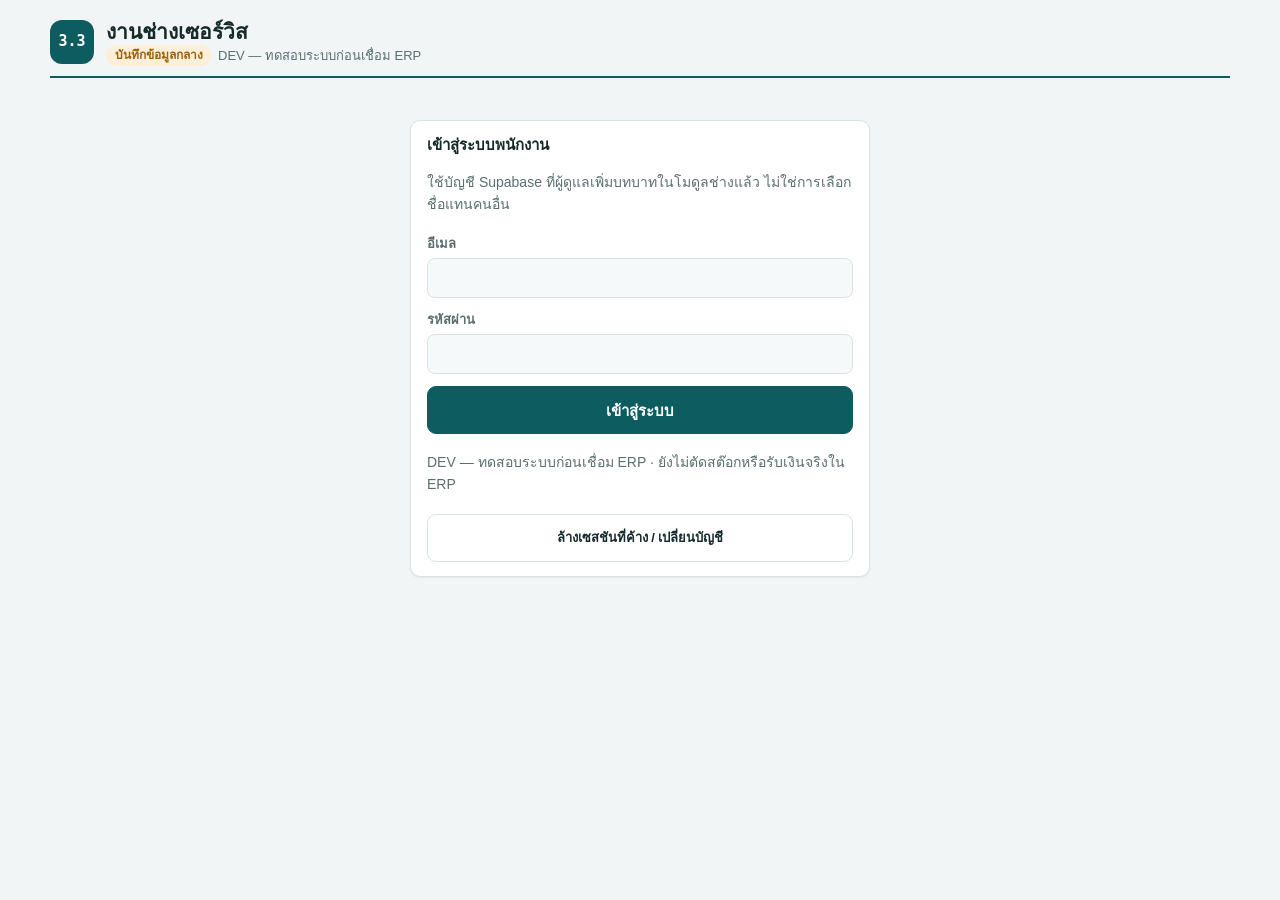
==== commit b2a2ae26: "Deploy authenticated DEV service module with ERP outbox" ====
--- a/index.html
+++ b/index.html
@@ -1,881 +1,24 @@
 <!doctype html>
 <html lang="th">
 <head>
-<meta charset="utf-8">
-<meta name="viewport" content="width=device-width,initial-scale=1,viewport-fit=cover">
-<style>[hidden]{display:none!important}body{margin:0}img{max-width:100%}</style>
+  <meta charset="utf-8">
+  <meta name="viewport" content="width=device-width,initial-scale=1,viewport-fit=cover">
+  <meta name="theme-color" content="#0c5c60">
+  <meta name="referrer" content="no-referrer">
+  <title>HTG · งานช่างเซอร์วิส</title>
+  <script type="module" crossorigin src="./assets/index-Cf2lbTbT.js"></script>
+  <link rel="stylesheet" crossorigin href="./assets/index-3Njw7TFq.css">
 </head>
 <body>
-<title>ศูนย์บริการช่างเซอร์วิส</title>
-<link rel="preconnect" href="https://fonts.googleapis.com">
-<link rel="preconnect" href="https://fonts.gstatic.com" crossorigin>
-<link rel="stylesheet" href="https://fonts.googleapis.com/css2?family=IBM+Plex+Mono:wght@400;600&family=IBM+Plex+Sans+Thai+Looped:wght@400;500;600;700&display=swap">
-<style>
-/* Layout: ERP module shell (same family as 3.1) — header + flow line + tabs; job list → job detail (steps column + handoff side column) */
-:root{
-  --bg:#f2f5f5; --surface:#ffffff; --surface-2:#f6f9f9; --ink:#162a2c; --muted:#5a6e70; --line:#d8e2e1;
-  --accent:#0c5c60; --accent-ink:#ffffff; --accent-soft:#e0efed;
-  --ok:#1b7a45; --ok-soft:#e2f2e8; --warn:#9a620c; --warn-soft:#fbefd9; --bad:#b0352a; --bad-soft:#fbe4e1; --info:#2c5b99; --info-soft:#e3ebf7;
-  --plate-bg:#ffffff; --plate-ink:#111111; --plate-edge:#1a1a1a;
-  --shadow:0 1px 2px rgba(16,40,42,.06);
-  --font:"IBM Plex Sans Thai Looped","Noto Sans Thai",Tahoma,sans-serif;
-  --mono:"IBM Plex Mono",ui-monospace,Menlo,Consolas,monospace;
-  --r:10px;
-}
-@media (prefers-color-scheme: dark){ :root:not([data-theme="light"]){
-  --bg:#0e1617; --surface:#152022; --surface-2:#1a282a; --ink:#e1ebea; --muted:#93a7a8; --line:#27393b;
-  --accent:#55b3ad; --accent-ink:#082022; --accent-soft:#173335;
-  --ok:#4fc386; --ok-soft:#163224; --warn:#e3aa50; --warn-soft:#3a2c13; --bad:#f17d70; --bad-soft:#3d1c19; --info:#86aee8; --info-soft:#1a2a40;
-  --plate-bg:#ffffff; --plate-ink:#111111; --plate-edge:#000000;
-  --shadow:none; color-scheme:dark;
-}}
-:root[data-theme="dark"]{
-  --bg:#0e1617; --surface:#152022; --surface-2:#1a282a; --ink:#e1ebea; --muted:#93a7a8; --line:#27393b;
-  --accent:#55b3ad; --accent-ink:#082022; --accent-soft:#173335;
-  --ok:#4fc386; --ok-soft:#163224; --warn:#e3aa50; --warn-soft:#3a2c13; --bad:#f17d70; --bad-soft:#3d1c19; --info:#86aee8; --info-soft:#1a2a40;
-  --plate-bg:#ffffff; --plate-ink:#111111; --plate-edge:#000000;
-  --shadow:none; color-scheme:dark;
-}
-*{box-sizing:border-box}
-body{background:var(--bg);color:var(--ink);font-family:var(--font);font-size:15px;line-height:1.55;padding-inline:16px;padding-block:0 48px}
-.wrap{max-width:1180px;margin:0 auto}
-h1,h2,h3{margin:0;line-height:1.3;text-wrap:balance}
-p{margin:0}
-button,input,select{font:inherit;color:inherit}
-button{cursor:pointer}
-:focus-visible{outline:2px solid var(--accent);outline-offset:2px}
-.mono{font-family:var(--mono);font-variant-numeric:tabular-nums}
-.vh{position:absolute;width:1px;height:1px;opacity:0;overflow:hidden;clip:rect(0 0 0 0)}
-
-/* header */
-.top{display:flex;flex-wrap:wrap;align-items:center;justify-content:space-between;gap:12px;padding-block:18px 10px}
-.brand{display:flex;align-items:center;gap:12px;min-width:0}
-.mod{display:grid;place-items:center;width:44px;height:44px;border-radius:12px;background:var(--accent);color:var(--accent-ink);font-weight:700;font-family:var(--mono);font-size:15px;flex:none}
-.brand h1{font-size:21px;font-weight:700}
-.sub{color:var(--muted);font-size:13px;display:flex;flex-wrap:wrap;gap:6px;align-items:center}
-.tag{background:var(--warn-soft);color:var(--warn);border-radius:999px;padding:1px 9px;font-size:12px;font-weight:600}
-.who{display:flex;align-items:center;gap:8px;font-size:13px;color:var(--muted);background:var(--surface);border:1px solid var(--line);border-radius:999px;padding:4px 6px 4px 14px}
-.who select{border:0;background:var(--accent-soft);color:var(--ink);border-radius:999px;padding:5px 10px;font-weight:600}
-.flow{font-size:13px;color:var(--muted);padding-block:2px 12px}
-.flow b{color:var(--ink)}
-.tabs{display:flex;gap:4px;background:var(--surface-2);border:1px solid var(--line);border-radius:12px 12px 0 0;padding:6px 6px 0;overflow-x:auto}
-.tabs button{border:1px solid transparent;border-bottom:0;background:none;padding:9px 16px;border-radius:9px 9px 0 0;color:var(--muted);font-weight:600;white-space:nowrap;display:flex;gap:6px;align-items:center}
-.tabs button[aria-selected="true"]{background:var(--surface);border-color:var(--accent);color:var(--accent);box-shadow:0 2px 0 var(--surface)}
-.count{background:var(--accent-soft);color:var(--accent);border-radius:999px;font-size:12px;padding:0 8px;font-family:var(--mono)}
-main{border-top:2px solid var(--accent);padding-top:18px;display:grid;gap:16px}
-.note{font-size:13px;color:var(--muted);background:var(--surface);border:1px dashed var(--line);border-radius:var(--r);padding:10px 14px}
-.note b{color:var(--ink)}
-.banner-bad{background:var(--bad-soft);color:var(--bad);border-radius:var(--r);padding:10px 14px;font-size:13px}
-
-/* kpis */
-.kpis{display:grid;grid-template-columns:repeat(auto-fit,minmax(min(170px,100%),1fr));gap:12px}
-.kpi{background:var(--surface);border:1px solid var(--line);border-radius:var(--r);padding:14px 16px;box-shadow:var(--shadow)}
-.kpi .k{font-size:13px;color:var(--muted)}
-.kpi .v{font-size:28px;font-weight:700;line-height:1.2;font-variant-numeric:tabular-nums}
-.kpi .v small{font-size:17px;font-weight:600}
-.kpi .d{font-size:12.5px;color:var(--muted)}
-.kpi.hl .v{color:var(--accent)}
-
-.toolbar{display:flex;flex-wrap:wrap;gap:10px;align-items:center;justify-content:space-between}
-.seg{display:inline-flex;border:1px solid var(--line);border-radius:999px;background:var(--surface);padding:3px}
-.seg button{border:0;background:none;border-radius:999px;padding:5px 14px;font-size:13.5px;color:var(--muted);font-weight:600}
-.seg button[aria-pressed="true"]{background:var(--accent-soft);color:var(--accent)}
-.btn{border:1px solid var(--line);background:var(--surface);border-radius:9px;padding:8px 14px;font-weight:600;display:inline-flex;align-items:center;gap:6px;min-height:40px}
-.btn:hover{border-color:var(--accent)}
-.btn.primary{background:var(--accent);border-color:var(--accent);color:var(--accent-ink)}
-.btn.primary:hover{filter:brightness(1.08)}
-.btn:disabled{opacity:.45;cursor:not-allowed;filter:none}
-.btn.sm{min-height:32px;padding:4px 10px;font-size:13px}
-.btn.ghost{background:none;border-color:transparent;color:var(--accent);padding-inline:6px}
-.btn.danger{color:var(--bad);border-color:var(--bad)}
-.link{border:0;background:none;padding:0;color:var(--accent);font-weight:600;text-decoration:underline;text-underline-offset:2px}
-
-/* plate */
-.plate{display:inline-flex;flex-direction:column;align-items:center;background:var(--plate-bg);color:var(--plate-ink);border:2px solid var(--plate-edge);border-radius:6px;padding:1px 10px 2px;line-height:1.15;flex:none;box-shadow:inset 0 0 0 2px #fff,inset 0 0 0 3px #999}
-.plate .n{font-weight:700;font-size:17px;letter-spacing:.02em;white-space:nowrap}
-.plate .p{font-size:10px;white-space:nowrap}
-.plate.lg .n{font-size:24px}.plate.lg .p{font-size:12px}
-.plate.sm{padding:0 7px 1px;border-width:1.5px}.plate.sm .n{font-size:13.5px}.plate.sm .p{font-size:8.5px}
-
-/* pills */
-.pill{display:inline-flex;align-items:center;gap:5px;border-radius:999px;padding:2px 10px;font-size:12.5px;font-weight:600;white-space:nowrap;flex:none}
-.pill::before{content:"";width:7px;height:7px;border-radius:50%;background:currentColor}
-.p-ok{background:var(--ok-soft);color:var(--ok)}.p-warn{background:var(--warn-soft);color:var(--warn)}.p-bad{background:var(--bad-soft);color:var(--bad)}
-.p-info{background:var(--info-soft);color:var(--info)}.p-accent{background:var(--accent-soft);color:var(--accent)}.p-muted{background:var(--surface-2);color:var(--muted);border:1px solid var(--line)}
-
-/* job cards */
-.jobgrid{display:grid;grid-template-columns:repeat(auto-fill,minmax(min(330px,100%),1fr));gap:12px}
-.jobcard{all:unset;box-sizing:border-box;cursor:pointer;background:var(--surface);border:1px solid var(--line);border-radius:var(--r);padding:14px 16px;display:grid;gap:10px;box-shadow:var(--shadow);min-width:0}
-.jobcard:hover{border-color:var(--accent)}
-.jobcard:focus-visible{outline:2px solid var(--accent);outline-offset:2px}
-.jc-top{display:flex;gap:12px;align-items:flex-start;justify-content:space-between}
-.jc-car{display:flex;gap:12px;align-items:center;min-width:0}
-.jc-car .t{font-weight:600;line-height:1.3}
-.jc-car .s{font-size:12.5px;color:var(--muted)}
-.meta{font-size:12.5px;color:var(--muted);display:flex;flex-wrap:wrap;gap:4px 12px}
-.prog{display:flex;align-items:center;gap:10px;font-size:12.5px;color:var(--muted)}
-.bar{flex:1;height:6px;border-radius:999px;background:var(--surface-2);border:1px solid var(--line);overflow:hidden}
-.bar i{display:block;height:100%;background:var(--accent);border-radius:999px}
-.techs{font-size:13px}
-.techs b{font-weight:600}
-.empty{color:var(--muted);text-align:center;padding:28px;background:var(--surface);border:1px dashed var(--line);border-radius:var(--r)}
-
-/* detail */
-.back{align-self:start;justify-self:start}
-.jobhead{background:var(--surface);border:1px solid var(--line);border-radius:var(--r);padding:16px;display:flex;flex-wrap:wrap;gap:14px 20px;align-items:center;box-shadow:var(--shadow)}
-.jh-main{flex:1;min-width:220px;display:grid;gap:2px}
-.jh-main .t{font-size:18px;font-weight:700}
-.jh-main .meta{font-size:13px}
-.detail{display:grid;gap:16px;grid-template-columns:minmax(0,1fr)}
-@media (min-width:980px){.detail{grid-template-columns:minmax(0,1fr) 340px;align-items:start}}
-.steps{display:grid;gap:12px;min-width:0}
-.step{background:var(--surface);border:1px solid var(--line);border-radius:var(--r);padding:14px 16px;display:grid;gap:12px;box-shadow:var(--shadow);min-width:0}
-.step.s-active{border-color:var(--warn)}
-.step.s-done{border-color:color-mix(in srgb,var(--ok) 45%,var(--line))}
-.step.s-locked{opacity:.62}
-.step-h{display:flex;gap:12px;align-items:flex-start}
-.stepno{display:grid;place-items:center;width:30px;height:30px;border-radius:50%;background:var(--surface-2);border:1px solid var(--line);font-family:var(--mono);font-weight:600;flex:none}
-.s-done .stepno{background:var(--ok);border-color:var(--ok);color:var(--surface)}
-.s-active .stepno{background:var(--warn-soft);border-color:var(--warn);color:var(--warn)}
-.step-t{flex:1;min-width:0}
-.step-t h3{font-size:16.5px;font-weight:700}
-.hint{font-size:13px;color:var(--muted)}
-.slots{display:grid;grid-template-columns:repeat(2,minmax(0,1fr));gap:10px}
-.slot{position:relative;border-radius:9px;aspect-ratio:4/3;max-width:100%;overflow:hidden;background:var(--surface-2);border:1.5px dashed var(--line);display:flex}
-label.slot.empty{cursor:pointer;flex-direction:column;align-items:center;justify-content:center;gap:6px;text-align:center;padding:10px;color:var(--accent);font-weight:600;font-size:13.5px}
-label.slot.empty:hover{border-color:var(--accent);background:var(--accent-soft)}
-label.slot.empty:focus-within{outline:2px solid var(--accent);outline-offset:2px}
-.slot.empty .req{font-size:11.5px;color:var(--muted);font-weight:500}
-.slot.missing{color:var(--muted);flex-direction:column;align-items:center;justify-content:center;font-size:13px}
-.slot.filled{border:1px solid var(--line);aspect-ratio:auto;flex-direction:column;background:var(--surface)}
-.slot .ph{display:block;width:100%;aspect-ratio:4/3;max-width:100%;border:0;padding:0;background:#111;cursor:zoom-in}
-.slot .ph img{width:100%;height:100%;object-fit:contain;display:block}
-.slot .sfoot{display:grid;gap:6px;padding:7px 8px 8px}
-.slot .cap{font-size:12px;line-height:1.35}
-.slot .cap b{display:block;font-weight:600}
-.slot .cap span{color:var(--muted)}
-.slot .acts{display:flex;gap:6px;flex-wrap:wrap}
-.slot .acts button,.slot .acts label{border:1px solid var(--line);background:var(--surface-2);color:var(--ink);border-radius:7px;padding:4px 10px;font-size:12.5px;font-weight:600;cursor:pointer;min-height:30px;display:inline-flex;align-items:center}
-.slot .acts label:focus-within{outline:2px solid var(--accent)}
-.field{display:grid;gap:6px}
-.lbl{font-size:12.5px;color:var(--muted);font-weight:600}
-.chips{display:flex;flex-wrap:wrap;gap:6px}
-.chip{border:1px solid var(--line);background:var(--surface);border-radius:999px;padding:5px 12px;font-size:13.5px;font-weight:500;min-height:34px}
-.chip[aria-pressed="true"]{background:var(--accent);border-color:var(--accent);color:var(--accent-ink);font-weight:600}
-.chip.fail[aria-pressed="true"]{background:var(--bad);border-color:var(--bad);color:#fff}
-.chip.pass[aria-pressed="true"]{background:var(--ok);border-color:var(--ok);color:#fff}
-.chip:disabled{cursor:default}
-.part{font-size:13.5px;display:flex;flex-wrap:wrap;gap:4px 10px;align-items:center}
-.code{font-family:var(--mono);font-size:12px;background:var(--surface-2);border:1px solid var(--line);border-radius:5px;padding:0 6px;color:var(--muted)}
-.foot{border-top:1px solid var(--line);padding-top:10px;display:flex;flex-wrap:wrap;gap:8px 12px;align-items:center;justify-content:space-between;font-size:13.5px}
-.foot .miss{color:var(--warn)}
-.foot.done{color:var(--ok)}
-.foot.done span{color:var(--ink)}
-.foot.locked{color:var(--muted)}
-.warnbox{background:var(--bad-soft);color:var(--bad);border-radius:8px;padding:8px 12px;font-size:13px}
-.submit{background:var(--surface);border:1px solid var(--line);border-radius:var(--r);padding:14px 16px;display:flex;flex-wrap:wrap;gap:10px 16px;align-items:center;justify-content:space-between}
-.submit.ready{border-color:var(--accent);background:var(--accent-soft)}
-.submit p{font-size:14px}
-
-.side{display:grid;gap:12px;min-width:0}
-.card{background:var(--surface);border:1px solid var(--line);border-radius:var(--r);padding:14px 16px;display:grid;gap:10px;box-shadow:var(--shadow);min-width:0}
-.card h2{font-size:15px;font-weight:700}
-.card h2 small{font-weight:500;color:var(--muted);font-size:12.5px}
-.hand{list-style:none;margin:0;padding:0;display:grid;gap:9px}
-.hand li{display:grid;grid-template-columns:92px minmax(0,1fr);gap:8px;font-size:13px}
-.dept{font-family:var(--mono);font-size:11.5px;font-weight:600;color:var(--accent);background:var(--accent-soft);border-radius:6px;padding:2px 6px;align-self:start;text-align:center}
-.hand .st{display:block;font-size:12px;color:var(--muted)}
-.hand .st.sent{color:var(--ok)}
-.mini{list-style:none;margin:0;padding:0;display:grid;gap:8px;font-size:12.5px}
-.mini li{display:grid;gap:1px;border-left:2px solid var(--line);padding-left:10px}
-.mini .w{color:var(--muted);font-family:var(--mono);font-size:11.5px}
-
-/* tables */
-.tbl{overflow-x:auto;border:1px solid var(--line);border-radius:var(--r);background:var(--surface)}
-table{border-collapse:collapse;width:100%;font-size:13.5px}
-th{font-size:12.5px;color:var(--muted);font-weight:600;text-align:left;background:var(--surface-2)}
-th,td{padding:9px 12px;border-bottom:1px solid var(--line);vertical-align:middle;white-space:nowrap}
-td.wrap{white-space:normal;min-width:220px}
-tr:last-child td{border-bottom:0}
-td.num,th.num{text-align:right;font-variant-numeric:tabular-nums}
-.thumbs{display:flex;gap:4px}
-.thumbs button{border:1px solid var(--line);padding:0;border-radius:5px;overflow:hidden;width:44px;height:33px;background:var(--surface-2)}
-.thumbs img{width:100%;height:100%;object-fit:cover;display:block}
-.search{border:1px solid var(--line);background:var(--surface);border-radius:9px;padding:8px 12px;min-width:0;width:min(360px,100%)}
-.sec-h{display:flex;flex-wrap:wrap;gap:8px 14px;align-items:center;justify-content:space-between}
-.sec-h h2{font-size:16px}
-.sec-h p{font-size:12.5px;color:var(--muted)}
-
-/* overlay */
-#overlay{position:fixed;inset:0;z-index:50;display:grid;place-items:center;padding:16px}
-#overlay[hidden],#toast[hidden]{display:none}
-.ov-bg{position:absolute;inset:0;background:rgba(5,15,16,.62)}
-.modal{position:relative;background:var(--surface);border-radius:14px;width:min(560px,100%);max-height:calc(100% - 24px);overflow:auto;padding:18px;display:grid;gap:14px}
-.modal h2{font-size:18px}
-.form{display:grid;gap:12px;grid-template-columns:repeat(2,minmax(0,1fr))}
-.form .full{grid-column:1/-1}
-.form label{display:grid;gap:4px;font-size:13px;color:var(--muted);font-weight:600}
-.form input,.form select{border:1px solid var(--line);background:var(--surface-2);border-radius:8px;padding:9px 10px;color:var(--ink);font-weight:400;min-width:0}
-.form .err{grid-column:1/-1;color:var(--bad);font-size:13px}
-.mrow{display:flex;justify-content:flex-end;gap:8px;flex-wrap:wrap}
-@media (max-width:520px){.form{grid-template-columns:minmax(0,1fr)}}
-.lightbox{position:relative;width:min(900px,100%);display:grid;gap:8px}
-.lightbox img{width:100%;max-height:78vh;object-fit:contain;border-radius:10px;background:#000}
-.lightbox .lb-cap{color:#fff;font-size:13.5px;display:flex;justify-content:space-between;gap:10px;align-items:center;flex-wrap:wrap}
-.lightbox .lb-cap .btn{color:var(--ink)}
-#toast{position:fixed;left:50%;transform:translateX(-50%);bottom:calc(18px + env(safe-area-inset-bottom,0px));background:var(--ink);color:var(--bg);padding:9px 16px;border-radius:999px;font-size:13.5px;z-index:60;max-width:calc(100% - 32px)}
-.confirm{display:flex;flex-wrap:wrap;gap:8px;align-items:center;font-size:13px}
-@media (prefers-reduced-motion:no-preference){.jobcard,.btn,.chip{transition:border-color .15s,background-color .15s}}
-@media (max-width:560px){.brand h1{font-size:18px}.jobhead{padding:14px}.plate.lg .n{font-size:20px}}
-
-/* Technician workspace: one task at a time, with controls in thumb reach. */
-.mobile-only{display:none}
-.job-search{display:grid;gap:6px}
-.job-search .search{width:100%}
-.jc-next{display:flex;align-items:center;justify-content:space-between;gap:12px;border-top:1px solid var(--line);padding-top:10px;font-size:13px}
-.jc-next span{color:var(--muted)}
-.jc-next b{color:var(--accent);white-space:nowrap}
-.job-extra{width:100%;border-top:1px solid var(--line);padding-top:8px;font-size:13px;color:var(--muted)}
-.job-extra summary{cursor:pointer;font-weight:600}
-.job-extra .meta{padding-top:8px}
-.step-work{display:grid;gap:12px}
-.step-tools{display:flex;gap:10px;align-items:center;justify-content:space-between}
-.step-tools .hint{flex:1}
-.step-tools button{flex:none}
-.technician-quick select{width:100%;min-height:48px;border:1px solid var(--line);border-radius:9px;background:var(--surface);padding:10px;font-size:16px}
-.work-progress{border:1px solid var(--line);border-radius:12px;background:var(--surface);padding:12px}
-.work-progress .prog{margin-bottom:12px}
-.work-identity{display:flex;align-items:center;justify-content:space-between;gap:10px;margin-bottom:8px;font-size:12px;color:var(--muted)}
-.work-identity strong{font-size:18px;color:var(--ink)}
-.stepnav{display:grid;grid-template-columns:repeat(3,minmax(0,1fr));gap:6px}
-.stepnav button{display:grid;justify-items:center;gap:5px;border:1px solid var(--line);border-radius:9px;background:var(--surface-2);color:var(--muted);padding:10px 4px;min-height:66px;font-size:12px;font-weight:600}
-.stepnav button[aria-pressed="true"]{border:2px solid var(--accent);padding:9px 3px;background:var(--accent-soft);color:var(--accent)}
-.stepnav .finished{color:var(--ok)}
-.stepnav .stepno{width:24px;height:24px;font-size:12px}
-.mobile-workbar{position:fixed;left:0;right:0;bottom:calc(66px + env(safe-area-inset-bottom,0px));z-index:25;background:var(--surface);border-top:1px solid var(--line);padding:10px 14px;box-shadow:0 -4px 18px rgba(16,40,42,.08)}
-.mobile-workbar p{font-size:12px;color:var(--muted);margin-bottom:6px}
-.mobile-workbar .btn{width:100%;justify-content:center;font-size:16px;min-height:50px}
-.mobile-more{border:1px solid var(--line);border-radius:10px;background:var(--surface);padding:12px}
-.mobile-more summary{min-height:28px;cursor:pointer;color:var(--muted);font-size:14px;font-weight:600}
-.mobile-more .side{margin-top:12px}
-.task-checklist{display:flex;flex-wrap:wrap;gap:6px}
-.task-checklist span{font-size:12px;padding:4px 9px;border-radius:6px;background:var(--surface-2);color:var(--muted)}
-.task-checklist .complete{background:var(--ok-soft);color:var(--ok)}
-@media (max-width:640px){
-  body{padding-inline:12px;padding-bottom:calc(86px + env(safe-area-inset-bottom,0px));font-size:16px}
-  body:has(.mobile-workbar){padding-bottom:calc(196px + env(safe-area-inset-bottom,0px))}
-  .mobile-only{display:block}
-  .desktop-only,.flow,.sub .desktop-context{display:none!important}
-  .top{gap:10px;padding:12px 0}
-  .brand h1{font-size:18px}.mod{width:36px;height:36px;border-radius:10px}
-  .brand{gap:9px}.sub{margin-top:4px}.tag{font-size:11px}
-  .who{width:100%;border-radius:10px;padding:5px 10px;font-size:13px}
-  .who select{flex:1;min-width:0;min-height:44px;font-size:16px;background:var(--surface);border-radius:7px;padding:6px 8px}
-  .tabs{position:fixed;z-index:30;left:0;right:0;bottom:0;display:grid;grid-template-columns:repeat(3,minmax(0,1fr));gap:4px;height:calc(66px + env(safe-area-inset-bottom,0px));padding:8px 10px calc(8px + env(safe-area-inset-bottom,0px));border-radius:0;border:0;border-top:1px solid var(--line);background:var(--surface);overflow:visible}
-  .tabs button{justify-content:center;padding:7px 4px;min-width:0;min-height:48px;border:0;border-radius:9px;font-size:13px;gap:4px;white-space:normal}
-  .tabs button[aria-selected="true"]{background:var(--accent-soft);box-shadow:none}
-  .count{padding:0 5px;font-size:11px}
-  main{padding-top:12px;gap:12px;border-top:0}
-  .kpis{grid-template-columns:repeat(4,minmax(0,1fr));gap:6px}
-  .kpi{padding:9px 5px;text-align:center;border-radius:9px}
-  .kpi .k{font-size:11px;white-space:nowrap}.kpi .v{font-size:23px;margin-top:3px}.kpi .v small,.kpi .d{display:none}
-  .demo-note{font-size:12px;padding:7px 10px}
-  .demo-note .demo-long{display:none}
-  .toolbar{gap:10px}.seg{width:100%;display:flex;border-radius:10px;gap:3px}
-  .seg button{flex:1;min-height:46px;padding:7px 5px;border-radius:7px;font-size:13px}
-  .toolbar>.btn{width:100%;justify-content:center}
-  .search,.form input,.form select{font-size:16px;min-height:48px}
-  .job-search .lbl{font-size:14px;color:var(--ink)}
-  .jobgrid{gap:10px;grid-template-columns:minmax(0,1fr)}
-  .jobcard{padding:14px;gap:9px;border-radius:12px}
-  .jc-top{display:grid;grid-template-columns:minmax(0,1fr) auto;gap:10px;align-items:start}
-  .jc-car{display:grid;gap:8px;justify-items:start}.jc-car .t{font-size:14px}.jc-car .s{font-size:12px}
-  .jobcard .plate .n{font-size:23px}.jobcard .plate .p{font-size:11px}.jobcard .plate{padding:4px 12px}
-  .jobcard .meta{font-size:11px}.jobcard .meta span:last-child{display:none}
-  .jc-next{font-size:13px}.jc-next span{max-width:70%}.jc-next b{padding:7px 10px;background:var(--accent-soft);border-radius:7px}
-  .btn,.btn.sm,.chip,.slot .acts label,.slot .acts button,.back{min-height:48px}
-  .back{padding:4px 0;font-size:14px;min-height:40px}
-  .jobhead{display:grid;grid-template-columns:auto minmax(0,1fr);gap:10px;padding:12px;border-radius:12px}
-  .jobhead>.pill{grid-column:1/-1;justify-self:start}.jobhead .plate.lg .n{font-size:22px}.jobhead .plate.lg .p{font-size:11px}
-  .jh-main{min-width:0;gap:3px}.jh-main .t{font-size:14px}.jh-main .meta{font-size:12px}
-  .job-extra{grid-column:1/-1;font-size:12px}.job-extra summary{padding:4px 0}
-  .detail{gap:12px}.steps{gap:12px}
-  .step{padding:14px;border-radius:12px}.step:not(.is-current){display:none}
-  .step-h{gap:9px;flex-wrap:wrap}.step-t{min-width:170px}.step-t h3{font-size:18px}
-  .step-h>.pill{display:none}.step-t .hint{font-size:13px;line-height:1.6}
-  .slots{gap:9px}.slot.empty{min-height:126px;aspect-ratio:auto}
-  label.slot.empty{font-size:14px;padding:10px 7px;border-color:var(--accent);background:var(--accent-soft)}
-  label.slot.empty svg{width:30px;height:30px}.slot.empty .req{font-size:12px}
-  .slot .sfoot{padding:8px}.slot .acts label{width:100%;justify-content:center;font-size:14px}
-  .step-tools{align-items:flex-start}.step-tools .btn{font-size:14px}
-  .part{font-size:13px}.part .code{display:none}.lbl{font-size:14px}
-  .result-choices{display:grid;grid-template-columns:1fr 1fr;gap:8px}
-  .result-choices .chip{border-radius:9px;font-size:16px;min-height:52px}
-  .technician-quick{display:grid;gap:8px}.technician-quick .btn{justify-content:center;font-size:14px}
-  .foot{gap:10px;font-size:13px}.foot>.btn{width:100%;justify-content:center;font-size:15px}
-  .foot.done{display:grid}.step .foot:not(.done)>.btn{display:none}
-  .submit{font-size:13px;padding:12px}.submit:not(.job-sent){display:none}
-  .detail>.side{display:none}
-  #toast{bottom:calc(180px + env(safe-area-inset-bottom,0px));border-radius:10px;font-size:13px}
-  #overlay{padding:12px}.modal{padding:16px}.mrow{display:grid;grid-template-columns:1fr 1fr;width:100%}.mrow .btn{justify-content:center}
-}
-</style>
-
-<div class="wrap">
-  <header class="top">
-    <div class="brand">
-      <span class="mod">3.3</span>
-      <div>
-        <h1>ศูนย์บริการ · ช่างเซอร์วิส</h1>
-        <p class="sub"><span class="desktop-context">เมนู 3 ช่าง / ติดตั้ง → 3.3</span> <span class="tag">ต้นแบบ · ข้อมูลตัวอย่าง</span></p>
-      </div>
-    </div>
-    <label class="who" for="user">ผู้ใช้งาน <select id="user"></select></label>
-  </header>
-  <p class="flow">เปิดใบงาน (ทะเบียน + เลขไมล์) → เปลี่ยนกรองหม้อต้ม → เปลี่ยนกรองแก๊ส → ตรวจรั่ว → <b>ส่งงาน</b> → รอเก็บเงิน → ปิดใบงาน · ทุกขั้นลง audit</p>
-  <nav class="tabs" role="tablist" aria-label="มุมมอง">
-    <button type="button" role="tab" data-tab="jobs" id="tab-jobs">งานเซอร์วิส <span class="count" id="cnt-jobs">0</span></button>
-    <button type="button" role="tab" data-tab="history" id="tab-history">ใครทำอะไร</button>
-    <button type="button" role="tab" data-tab="audit" id="tab-audit">บันทึกงาน</button>
-  </nav>
-  <main id="app"></main>
-</div>
-<div id="overlay" hidden></div>
-<div id="toast" role="status" aria-live="polite" hidden></div>
-
-<script>
-(function(){
-"use strict";
-const FONT='"IBM Plex Sans Thai Looped","Noto Sans Thai",Tahoma,sans-serif';
-const NEXT_KM=20000, NEXT_MONTHS=12;
-
-/* ---------- master data (ระบบจริงดึงจาก Supabase) ---------- */
-const TECHS=[
-  {id:'htet',name:'HTET AUNG'},{id:'koko',name:'Ko Ko Thura'},{id:'sanwin',name:'SAN WIN'},
-  {id:'thein',name:'THEIN THAN'},{id:'zaw',name:'ZAW MYO OO'}
-];
-const USERS=[{id:'min',name:'Min',dept:'Sales (หน้าร้าน)'}].concat(TECHS.map(t=>({id:t.id,name:t.name,dept:'Production'})));
-const STEP_LIB={
-  reducer:{name:'เปลี่ยนกรองหม้อต้ม',hint:'ปิดวาล์วถัง เดินเครื่องจนแก๊สในสายหมดก่อนถอด ถ่ายตัวเก่าก่อนถอด และถ่ายตัวใหม่หลังขันแน่นแล้ว',
-    slots:[{k:'old',label:'ตัวเก่า (ก่อนถอด)'},{k:'new',label:'ตัวใหม่ (ติดตั้งแล้ว)'}],part:{sku:'FLT-RED-01',name:'ไส้กรองหม้อต้ม',qty:1}},
-  gas:{name:'เปลี่ยนกรองแก๊ส',hint:'ดูลูกศรบนตัวกรองให้ตรงกับทิศทางแก๊สไหล ถ่ายตัวเก่าก่อนถอด และถ่ายตัวใหม่หลังประกอบ',
-    slots:[{k:'old',label:'ตัวเก่า (ก่อนถอด)'},{k:'new',label:'ตัวใหม่ (ติดตั้งแล้ว)'}],part:{sku:'FLT-GAS-01',name:'ไส้กรองแก๊ส',qty:1}},
-  leak:{name:'ตรวจรั่วหลังเปลี่ยน',hint:'เปิดวาล์ว สตาร์ทเครื่อง แล้วตรวจทุกข้อต่อที่ถอดด้วยน้ำสบู่หรือเครื่องตรวจแก๊ส',
-    slots:[{k:'test',label:'ขณะตรวจรั่ว'}],result:true}
-};
-const TEMPLATES={
-  pm:{name:'กรองหม้อต้ม + กรองแก๊ส',steps:['reducer','gas','leak']}
-};
-const STATUS={queue:{t:'รอคิว',c:'info'},doing:{t:'กำลังทำ',c:'warn'},billing:{t:'รอเก็บเงิน',c:'accent'},closed:{t:'ปิดใบงาน',c:'ok'}};
-
-/* ---------- helpers ---------- */
-const dtf=new Intl.DateTimeFormat('en-GB',{timeZone:'Asia/Bangkok',day:'2-digit',month:'2-digit',year:'numeric',hour:'2-digit',minute:'2-digit',hourCycle:'h23'});
-function fmt(ts){if(!ts)return '—';const p={};dtf.formatToParts(new Date(ts)).forEach(x=>p[x.type]=x.value);return p.day+'/'+p.month+'/'+p.year+' '+p.hour+':'+p.minute;}
-function fmtDate(ts){return fmt(ts).slice(0,10);}
-function fmtTime(ts){return fmt(ts).slice(11);}
-function km(n){return Number(n||0).toLocaleString('en-US');}
-function esc(s){return String(s==null?'':s).replace(/[&<>"']/g,c=>({'&':'&amp;','<':'&lt;','>':'&gt;','"':'&quot;',"'":'&#39;'}[c]));}
-function userName(id){const u=USERS.find(x=>x.id===id);return u?u.name:(id||'—');}
-function userDept(id){const u=USERS.find(x=>x.id===id);return u?u.dept:'ระบบ';}
-function isTech(id){return TECHS.some(t=>t.id===id);}
-function mkSteps(tpl){return TEMPLATES[tpl].steps.map(k=>({key:k,tech:null,photos:{},result:null,doneAt:null,doneBy:null}));}
-function addMonths(ts,n){const d=new Date(ts);d.setMonth(d.getMonth()+n);return d.getTime();}
-function plate(job,size){return '<span class="plate'+(size?' '+size:'')+'"><span class="n">'+esc(job.plate)+'</span><span class="p">'+esc(job.province)+'</span></span>';}
-function pill(c,t){return '<span class="pill p-'+c+'">'+esc(t)+'</span>';}
-
-/* ---------- storage (ต้นแบบ: เก็บในเบราว์เซอร์นี้เท่านั้น) ---------- */
-const KEY='htg-service-proto-v2', UIKEY='htg-service-ui-v2';
-let storageFull=false;
-function load(){try{const s=localStorage.getItem(KEY);return s?JSON.parse(s):null;}catch(e){return null;}}
-function save(){try{localStorage.setItem(KEY,JSON.stringify(state));storageFull=false;}catch(e){storageFull=true;}}
-const ui={tab:'jobs',jobId:null,user:'min',filter:'open',jq:'',step:0,q:'',aq:'',overlay:null,confirmReset:false};
-try{const u=JSON.parse(localStorage.getItem(UIKEY)||'{}');if(u.user&&USERS.some(x=>x.id===u.user))ui.user=u.user;if(u.tab)ui.tab=u.tab;}catch(e){}
-function persistUi(){try{localStorage.setItem(UIKEY,JSON.stringify({user:ui.user,tab:ui.tab}));}catch(e){}}
-
-function seed(){
-  const now=Date.now(),m=60000,h=60*m,d=24*h;
-  const P=(by,at)=>({ph:true,by,at});
-  const S=(key,tech,photos,doneAt,result)=>({key,tech,photos,result:result||null,doneAt:doneAt||null,doneBy:doneAt?tech:null});
-  const jobs=[
-    {id:'SV-2610-0008',plate:'ฒข 7310',province:'กรุงเทพมหานคร',car:'Honda City 2017',gas:'LPG หัวฉีด',km:86200,customer:'คุณวิไลวรรณ ส. (ตัวอย่าง)',tpl:'pm',status:'queue',openedAt:now-25*m,openedBy:'min',steps:mkSteps('pm')},
-    {id:'SV-2610-0007',plate:'3กศ 4821',province:'กรุงเทพมหานคร',car:'Toyota Vios 2019',gas:'LPG หัวฉีด',km:128450,customer:'คุณสมชาย ก. (ตัวอย่าง)',tpl:'pm',status:'doing',openedAt:now-60*m,openedBy:'min',steps:[
-      S('reducer','sanwin',{old:P('sanwin',now-22*m)}),
-      S('gas',null,{}),S('leak',null,{})]},
-    {id:'SV-2610-0006',plate:'7กร 2045',province:'นนทบุรี',car:'Toyota Corolla Altis 2018',gas:'LPG หัวฉีด',km:154900,customer:'คุณประเสริฐ ว. (ตัวอย่าง)',tpl:'pm',status:'billing',openedAt:now-5*h,openedBy:'min',submittedAt:now-2*h-50*m,steps:[
-      S('reducer','zaw',{old:P('zaw',now-4*h-30*m),new:P('zaw',now-4*h-6*m)},now-4*h-4*m),
-      S('gas','koko',{old:P('koko',now-3*h-55*m),new:P('koko',now-3*h-35*m)},now-3*h-33*m),
-      S('leak','koko',{test:P('koko',now-3*h-15*m)},now-3*h-10*m,'pass')]},
-    {id:'SV-2610-0005',plate:'งท 8812',province:'ชลบุรี',car:'Nissan Almera 2016',gas:'LPG หัวฉีด',km:97310,customer:'คุณอรุณี พ. (ตัวอย่าง)',tpl:'pm',status:'closed',openedAt:now-d-6*h,openedBy:'min',submittedAt:now-d-4*h,closedAt:now-d-3*h-40*m,steps:[
-      S('reducer','thein',{old:P('thein',now-d-5*h-40*m),new:P('thein',now-d-5*h-22*m)},now-d-5*h-20*m),
-      S('gas','thein',{old:P('thein',now-d-5*h-10*m),new:P('thein',now-d-4*h-55*m)},now-d-4*h-52*m),
-      S('leak','thein',{test:P('thein',now-d-4*h-30*m)},now-d-4*h-25*m,'pass')]},
-    {id:'SV-2610-0004',plate:'70-4518',province:'สมุทรปราการ',car:'Hino 500 รถบรรทุก 10 ล้อ',gas:'LNG',km:412300,customer:'บจก. ตัวอย่างโลจิสติกส์',tpl:'pm',status:'closed',openedAt:now-3*d-7*h,openedBy:'min',submittedAt:now-3*d-4*h,closedAt:now-3*d-2*h,steps:[
-      S('reducer','htet',{old:P('htet',now-3*d-6*h-40*m),new:P('htet',now-3*d-6*h-15*m)},now-3*d-6*h-12*m),
-      S('gas','htet',{old:P('htet',now-3*d-6*h-5*m),new:P('htet',now-3*d-5*h-20*m)},now-3*d-5*h-15*m),
-      S('leak','htet',{test:P('htet',now-3*d-4*h-40*m)},now-3*d-4*h-30*m,'pass')]}
-  ];
-  const audit=[];
-  const A=(at,by,action,job,detail,dept)=>audit.push({at,by,dept:dept||userDept(by),action,job,detail});
-  jobs.slice().reverse().forEach(j=>{
-    A(j.openedAt,j.openedBy,'เปิดใบงานเซอร์วิส',j.id,TEMPLATES[j.tpl].name+' · '+km(j.km)+' กม.');
-    j.steps.forEach(s=>{
-      Object.keys(s.photos).forEach(k=>{const sl=STEP_LIB[s.key].slots.find(x=>x.k===k);A(s.photos[k].at,s.photos[k].by,'ถ่ายรูป',j.id,STEP_LIB[s.key].name+' · '+sl.label);});
-      if(s.result)A(s.doneAt-60000,s.tech,'บันทึกผลตรวจรั่ว',j.id,'ไม่พบรั่ว');
-      if(s.doneAt)A(s.doneAt,s.doneBy,'บันทึกขั้นตอนเสร็จ',j.id,STEP_LIB[s.key].name+' · ช่าง '+userName(s.tech));
-    });
-    if(j.submittedAt)handoffLogs(j,j.submittedAt,'min').forEach(x=>audit.push(x));
-    if(j.closedAt)A(j.closedAt,'min','ปิดใบงาน',j.id,'รับเงินแล้ว','Accounting');
-  });
-  audit.sort((a,b)=>a.at-b.at).forEach((x,i)=>x.id=i+1);
-  return {v:1,seq:9,jobs,audit};
-}
-
-let state=load()||seed();
-function getJob(id){return state.jobs.find(j=>j.id===id);}
-function log(action,jobId,detail,dept,by){state.audit.push({id:state.audit.length+1,at:Date.now(),by:by||ui.user,dept:dept||userDept(by||ui.user),action,job:jobId||'',detail:detail||''});}
-
-/* ---------- business rules ---------- */
-function jobEditable(j){return j.status==='queue'||j.status==='doing';}
-function lockReason(j,i){
-  const st=j.steps[i];if(st.doneAt)return null;
-  if(st.key==='leak'&&j.steps.some(s=>s.key!=='leak'&&!s.doneAt))return 'เปลี่ยนกรองให้เสร็จทุกขั้นก่อน แล้วค่อยตรวจรั่ว';
-  return null;
-}
-function stepState(j,i){const st=j.steps[i];if(st.doneAt)return 'done';if(lockReason(j,i))return 'locked';if(st.tech||Object.keys(st.photos).length||st.result)return 'active';return 'todo';}
-function missing(j,i){
-  const st=j.steps[i],def=STEP_LIB[st.key],miss=[];
-  def.slots.forEach(s=>{if(!st.photos[s.k])miss.push('รูป'+s.label);});
-  if(!st.tech)miss.push('ชื่อช่าง');
-  if(def.result&&st.result!=='pass')miss.push(st.result==='fail'?'ผลตรวจต้องเป็น "ไม่พบรั่ว"':'ผลตรวจรั่ว');
-  return miss;
-}
-function stepStart(st){const ts=Object.values(st.photos).map(p=>p.at);return ts.length?Math.min.apply(null,ts):null;}
-function stepMin(st){const s=stepStart(st);return st.doneAt&&s?Math.max(1,Math.round((st.doneAt-s)/60000)):null;}
-function doneCount(j){return j.steps.filter(s=>s.doneAt).length;}
-function nextStepIndex(j){const i=j.steps.findIndex(s=>!s.doneAt);return i<0?j.steps.length-1:i;}
-function currentStepIndex(j){return Math.max(0,Math.min(j.steps.length-1,Number(ui.step)||0));}
-function shortStep(key){return {reducer:'กรองหม้อต้ม',gas:'กรองแก๊ส',leak:'ตรวจรั่ว'}[key];}
-function jobTechs(j){const ids=[];j.steps.forEach(s=>{if(s.tech&&ids.indexOf(s.tech)<0)ids.push(s.tech);});return ids;}
-function parts(j){return j.steps.map(s=>STEP_LIB[s.key].part).filter(Boolean);}
-function nextService(j){return {km:j.km+NEXT_KM,date:addMonths(j.submittedAt||Date.now(),NEXT_MONTHS)};}
-function handoff(j){
-  const tc={};j.steps.forEach(s=>{if(s.tech)tc[s.tech]=(tc[s.tech]||0)+1;});
-  const techTxt=Object.keys(tc).map(id=>userName(id)+' ('+tc[id]+' ขั้น)').join(', ')||'ยังไม่ระบุช่าง';
-  const total=j.steps.reduce((a,s)=>a+(stepMin(s)||0),0);
-  const ps=parts(j),ns=nextService(j);
-  return [
-    {dept:'Production',text:'ช่างผู้ทำ: '+techTxt+(total?' · เวลางานรวม '+total+' นาที':'')},
-    {dept:'Inventory',text:ps.length?'ตัดสต๊อก '+ps.map(p=>p.name+' ×'+p.qty).join(' · '):'ไม่มีอะไหล่'},
-    {dept:'Accounting',text:'ส่งอะไหล่ '+ps.length+' รายการ + ค่าแรงเซอร์วิส ไปออกบิล'},
-    {dept:'Support',text:'นัดรอบถัดไป '+km(ns.km)+' กม. หรือ '+fmtDate(ns.date)+' แล้วแต่อย่างไหนถึงก่อน'},
-    {dept:'Sales',text:'อัปเดตประวัติรถและรูปในข้อมูลลูกค้า'}
-  ];
-}
-function handoffLogs(j,at,by){
-  const ps=parts(j),ns=nextService(Object.assign({},j,{submittedAt:at}));
-  return [
-    {at,by,dept:userDept(by),action:'ส่งงาน',job:j.id,detail:'ช่าง: '+jobTechs(j).map(userName).join(', ')},
-    {at,by:'system',dept:'Inventory',action:'ตัดสต๊อกอะไหล่',job:j.id,detail:ps.map(p=>p.sku+' ×'+p.qty).join(', ')},
-    {at,by:'system',dept:'Accounting',action:'สร้างรายการรอเก็บเงิน',job:j.id,detail:'อะไหล่ '+ps.length+' รายการ + ค่าแรง'},
-    {at,by:'system',dept:'Support',action:'ตั้งนัดเซอร์วิสครั้งถัดไป',job:j.id,detail:km(ns.km)+' กม. / '+fmtDate(ns.date)}
-  ];
-}
-
-/* ---------- photos ---------- */
-const phCache={};
-function stamp(g,w,h,l1,l2){
-  const sh=Math.max(40,Math.round(h*0.12)),fs=Math.max(12,Math.round(sh*0.3));
-  g.fillStyle='rgba(0,0,0,.66)';g.fillRect(0,h-sh,w,sh);
-  g.fillStyle='#fff';g.textAlign='left';g.textBaseline='middle';
-  g.font='600 '+fs+'px '+FONT;g.fillText(l1,10,h-sh*0.68,w-20);
-  g.font='400 '+fs+'px '+FONT;g.fillText(l2,10,h-sh*0.28,w-20);
-}
-function stampLines(j,stepKey,label,at,by){return [j.plate+' '+j.province+' · '+STEP_LIB[stepKey].name+' · '+label, fmt(at)+' · '+userName(by)+' · '+j.id];}
-function phSrc(j,stepKey,slotKey,label,p){
-  const k=j.id+'|'+stepKey+'|'+slotKey;if(phCache[k])return phCache[k];
-  const c=document.createElement('canvas');c.width=480;c.height=360;const g=c.getContext('2d');
-  const gr=g.createLinearGradient(0,0,480,360);gr.addColorStop(0,'#45585a');gr.addColorStop(1,'#1f2b2c');g.fillStyle=gr;g.fillRect(0,0,480,360);
-  g.lineWidth=3;g.strokeStyle='#d6e2e2';
-  if(slotKey==='test'){g.fillStyle='#8aa0a2';g.fillRect(110,150,260,26);for(let i=0;i<7;i++){g.beginPath();g.arc(180+i*20,140-(i%3)*10,6+(i%2)*3,0,Math.PI*2);g.strokeStyle='#e8f1f1';g.stroke();}}
-  else{const fresh=slotKey==='new';g.fillStyle=fresh?'#c9d6d7':'#6b5a3c';g.fillRect(195,80,90,160);g.fillStyle=fresh?'#e9f0f0':'#4d4230';for(let y=95;y<235;y+=16)g.fillRect(195,y,90,5);g.fillStyle='#9fb0b1';g.fillRect(225,58,30,22);g.fillRect(225,240,30,22);}
-  g.fillStyle='rgba(255,255,255,.8)';g.textAlign='center';g.textBaseline='alphabetic';g.font='600 16px '+FONT;g.fillText('รูปตัวอย่าง',240,32);
-  const L=stampLines(j,stepKey,label,p.at,p.by);stamp(g,480,360,L[0],L[1]);
-  return phCache[k]=c.toDataURL('image/jpeg',0.82);
-}
-function photoSrc(j,stepKey,slotKey){
-  const st=j.steps.find(s=>s.key===stepKey);const p=st&&st.photos[slotKey];if(!p)return '';
-  if(p.src)return p.src;const sl=STEP_LIB[stepKey].slots.find(s=>s.k===slotKey);return phSrc(j,stepKey,slotKey,sl.label,p);
-}
-function readImage(file){return new Promise((res,rej)=>{const url=URL.createObjectURL(file);const img=new Image();img.onload=()=>res({img,url});img.onerror=()=>{URL.revokeObjectURL(url);rej(new Error('bad'));};img.src=url;});}
-async function processPhoto(file,l1,l2){
-  const r=await readImage(file),img=r.img;const max=960;
-  const s=Math.min(1,max/Math.max(img.naturalWidth,img.naturalHeight));
-  const w=Math.round(img.naturalWidth*s),h=Math.round(img.naturalHeight*s);
-  const c=document.createElement('canvas');c.width=w;c.height=h;const g=c.getContext('2d');g.drawImage(img,0,0,w,h);
-  stamp(g,w,h,l1,l2);URL.revokeObjectURL(r.url);return c.toDataURL('image/jpeg',0.72);
-}
-
-/* ---------- icons ---------- */
-const I={
-  cam:'<svg width="26" height="26" viewBox="0 0 24 24" fill="none" stroke="currentColor" stroke-width="1.8" stroke-linecap="round" stroke-linejoin="round" aria-hidden="true"><path d="M4 8h3l1.6-2.2h6.8L17 8h3a1 1 0 0 1 1 1v9a1 1 0 0 1-1 1H4a1 1 0 0 1-1-1V9a1 1 0 0 1 1-1z"/><circle cx="12" cy="13" r="3.6"/></svg>',
-  check:'<svg width="16" height="16" viewBox="0 0 24 24" fill="none" stroke="currentColor" stroke-width="2.4" stroke-linecap="round" stroke-linejoin="round" aria-hidden="true"><path d="M5 12.5l4.5 4.5L19 7.5"/></svg>',
-  lock:'<svg width="15" height="15" viewBox="0 0 24 24" fill="none" stroke="currentColor" stroke-width="2" stroke-linecap="round" aria-hidden="true"><rect x="5" y="11" width="14" height="9" rx="2"/><path d="M8 11V8a4 4 0 0 1 8 0v3"/></svg>',
-  back:'<svg width="16" height="16" viewBox="0 0 24 24" fill="none" stroke="currentColor" stroke-width="2.2" stroke-linecap="round" stroke-linejoin="round" aria-hidden="true"><path d="M15 5l-7 7 7 7"/></svg>',
-  plus:'<svg width="16" height="16" viewBox="0 0 24 24" fill="none" stroke="currentColor" stroke-width="2.4" stroke-linecap="round" aria-hidden="true"><path d="M12 5v14M5 12h14"/></svg>'
-};
-
-/* ---------- render ---------- */
-const app=document.getElementById('app'),overlay=document.getElementById('overlay');
-function render(){
-  document.querySelectorAll('[data-tab]').forEach(b=>b.setAttribute('aria-selected',String(b.dataset.tab===ui.tab)));
-  document.getElementById('cnt-jobs').textContent=state.jobs.filter(j=>j.status!=='closed').length;
-  const sel=document.getElementById('user');
-  if(!sel.options.length)sel.innerHTML=USERS.map(u=>'<option value="'+u.id+'">'+esc(u.name)+(u.dept==='Production'?' · ช่าง':' · หน้าร้าน')+'</option>').join('');
-  sel.value=ui.user;
-  let h=storageFull?'<div class="banner-bad">พื้นที่เก็บของเบราว์เซอร์เต็ม รูปที่ถ่ายใหม่จะหายเมื่อรีเฟรช (ระบบจริงเก็บรูปใน Supabase Storage)</div>':'';
-  if(ui.tab==='jobs')h+=ui.jobId&&getJob(ui.jobId)?viewDetail(getJob(ui.jobId)):viewJobs();
-  else if(ui.tab==='history')h+=viewHistory();
-  else h+=viewAudit();
-  app.innerHTML=h;
-  renderOverlay();
-}
-
-function viewJobs(){
-  const today=fmtDate(Date.now());
-  const c=s=>state.jobs.filter(j=>j.status===s).length;
-  const doneToday=state.jobs.filter(j=>j.submittedAt&&fmtDate(j.submittedAt)===today).length;
-  let h='<section class="kpis" aria-label="สรุปวันนี้">'+
-    kpi('รอคิว',c('queue'),'งาน','ยังไม่มีช่างเริ่ม')+
-    kpi('กำลังทำ',c('doing'),'งาน','ช่างกำลังเปลี่ยนกรอง / ตรวจรั่ว',true)+
-    kpi('รอเก็บเงิน',c('billing'),'คัน','ส่งงานแล้ว รอบัญชี')+
-    kpi('เสร็จวันนี้',doneToday,'คัน',today)+'</section>';
-  h+='<label class="job-search" for="jq"><span class="lbl">ค้นหารถที่ต้องทำ</span><input class="search" id="jq" type="search" placeholder="ทะเบียนรถ หรือเลขใบงาน" value="'+esc(ui.jq)+'" autocomplete="off"></label>';
-  h+='<div class="toolbar"><div class="seg" role="group" aria-label="ตัวกรอง">'+
-    (isTech(ui.user)?'<button type="button" data-act="filter" data-v="mine" aria-pressed="'+(ui.filter==='mine')+'">งานของฉัน</button>':'')+
-    '<button type="button" data-act="filter" data-v="open" aria-pressed="'+(ui.filter==='open')+'">'+(isTech(ui.user)?'รอทำ / กำลังทำ':'ยังไม่ปิด')+'</button>'+
-    '<button type="button" data-act="filter" data-v="all" aria-pressed="'+(ui.filter==='all')+'">ทั้งหมด</button></div>'+
-    (!isTech(ui.user)?'<button type="button" class="btn primary" data-act="new">'+I.plus+' เปิดงานเซอร์วิส</button>':'')+'</div>';
-  h+='<div class="jobgrid" id="job-list" aria-live="polite">'+jobsList()+'</div>';
-  h+='<p class="note demo-note">ข้อมูลตัวอย่าง · เก็บในเบราว์เซอร์นี้<span class="demo-long"> · แตะช่องถ่ายรูปบนมือถือเพื่อเปิดกล้องและประทับทะเบียน เวลา ชื่อช่าง</span></p>';
-  return h;
-}
-function jobsList(){
-  const q=ui.jq.trim().toLowerCase();
-  const list=state.jobs.filter(j=>{
-    if(ui.filter==='mine'&&(!jobEditable(j)||!j.steps.some(s=>s.tech===ui.user)))return false;
-    if(ui.filter==='open'&&(isTech(ui.user)?!jobEditable(j):j.status==='closed'))return false;
-    return !q||[j.plate,j.id,j.car].join(' ').toLowerCase().includes(q);
-  }).sort((a,b)=>{const o={doing:0,queue:1,billing:2,closed:3};return (o[a.status]-o[b.status])||(b.openedAt-a.openedAt);});
-  if(!list.length)return '<div class="empty">'+(q?'ไม่พบรถที่ตรงกับคำค้น':ui.filter==='mine'?'ยังไม่มีงานในชื่อคุณ เลือก “รอทำ / กำลังทำ” เพื่อดูงานที่รับได้':'ยังไม่มีงานในรายการนี้')+'</div>';
-  return list.map(jobCard).join('');
-}
-function kpi(k,v,u,d,hl){return '<div class="kpi'+(hl?' hl':'')+'"><div class="k">'+k+'</div><div class="v">'+v+' <small>'+u+'</small></div><div class="d">'+esc(d)+'</div></div>';}
-function jobCard(j){
-  const st=STATUS[j.status],dc=doneCount(j),n=j.steps.length,t=jobTechs(j);
-  const next=j.steps[nextStepIndex(j)];
-  return '<button type="button" class="jobcard" data-act="open" data-id="'+j.id+'">'+
-    '<div class="jc-top"><div class="jc-car">'+plate(j)+'<div><div class="t">'+esc(j.car)+'</div><div class="s">'+esc(j.gas)+' · '+km(j.km)+' กม.</div></div></div>'+pill(st.c,st.t)+'</div>'+
-    '<div class="meta"><span class="mono">'+j.id+'</span><span>'+esc(TEMPLATES[j.tpl].name)+'</span></div>'+
-    '<div class="prog"><span class="bar"><i style="width:'+Math.round(dc/n*100)+'%"></i></span><span class="mono">'+dc+'/'+n+' ขั้น</span></div>'+
-    '<div class="techs">ช่าง: '+(t.length?t.map(id=>'<b>'+esc(userName(id))+'</b>').join(', '):'<span style="color:var(--muted)">ยังไม่มี</span>')+'</div>'+
-    '<div class="jc-next"><span>'+(jobEditable(j)?dc===n?'ทำครบแล้ว พร้อมส่งงาน':'ต่อไป: '+esc(shortStep(next.key)):j.status==='billing'?'ส่งงานแล้ว รอเก็บเงิน':'งานเสร็จเรียบร้อย')+'</span><b>'+(jobEditable(j)?'ทำงานต่อ →':'ดูใบงาน →')+'</b></div>'+
-  '</button>';
-}
-
-function viewDetail(j){
-  const st=STATUS[j.status];
-  let h='<button type="button" class="btn ghost back" data-act="back">'+I.back+' รายการงาน</button>';
-  h+='<section class="jobhead">'+plate(j,'lg')+'<div class="jh-main"><div class="t">'+esc(j.car)+'</div>'+
-    '<div class="meta"><span>'+esc(j.gas)+'</span><span class="mono">'+km(j.km)+' กม.</span></div></div>'+pill(st.c,st.t)+
-    '<details class="job-extra"><summary>รายละเอียดรถและใบงาน · '+esc(j.id)+'</summary><div class="meta"><span>'+esc(j.customer)+'</span><span>'+esc(TEMPLATES[j.tpl].name)+'</span><span>เปิดโดย '+esc(userName(j.openedBy))+' · '+fmt(j.openedAt)+'</span></div></details></section>';
-  h+=stepNavigation(j);
-  h+='<div class="detail"><div class="steps">'+j.steps.map((s,i)=>stepCard(j,i)).join('')+submitBar(j)+'</div>';
-  h+='<aside class="side">'+handoffCard(j)+jobAuditCard(j)+'</aside></div>';
-  h+='<details class="mobile-only mobile-more"><summary>ข้อมูลส่งต่อแผนกและประวัติใบงาน</summary><div class="side">'+handoffCard(j)+jobAuditCard(j)+'</div></details>';
-  h+=mobileWorkbar(j);
-  return h;
-}
-function stepNavigation(j){
-  const dc=doneCount(j),current=currentStepIndex(j);
-  return '<section class="mobile-only work-progress" aria-label="ขั้นตอนงาน"><div class="work-identity"><strong>'+esc(j.plate)+'</strong><span>ทำงานทีละขั้น</span></div><div class="prog"><span>เสร็จ '+dc+'/'+j.steps.length+' ขั้น</span><span class="bar"><i style="width:'+Math.round(dc/j.steps.length*100)+'%"></i></span></div><div class="stepnav">'+
-    j.steps.map((s,i)=>'<button type="button" data-act="step-focus" data-step="'+i+'" aria-pressed="'+(current===i)+'" class="'+(s.doneAt?'finished':'')+'"><span class="stepno">'+(s.doneAt?I.check:i+1)+'</span>'+esc(shortStep(s.key))+'</button>').join('')+'</div></section>';
-}
-function mobileWorkbar(j){
-  if(!jobEditable(j))return '';
-  const i=currentStepIndex(j),s=j.steps[i],def=STEP_LIB[s.key];
-  let label='',act='',extra='',hint=shortStep(s.key)+' · '+j.plate;
-  if(doneCount(j)===j.steps.length){label='ส่งงานให้หน้าร้าน';act='submit';hint='ครบ 3 ขั้นแล้ว · '+j.plate;}
-  else if(s.doneAt||lockReason(j,i)){label='ไปขั้นที่ต้องทำต่อ';act='step-next';}
-  else {
-    const slot=def.slots.find(x=>!s.photos[x.k]);
-    if(slot){label='ถ่ายรูป'+(slot.k==='old'?'ตัวเก่า':slot.k==='new'?'ตัวใหม่':'ขณะตรวจรั่ว');act='capture-next';extra=' data-slot="'+slot.k+'"';hint='เหลือรูป '+def.slots.filter(x=>!s.photos[x.k]).length+' รูป · '+j.plate;}
-    else if(!s.tech){label='เลือกช่างผู้ทำ';act='focus-tech';}
-    else if(def.result&&s.result!=='pass'){label=s.result==='fail'?'แก้รั่วแล้วตรวจซ้ำ':'เลือกผลตรวจรั่ว';act='focus-result';}
-    else {label='บันทึกขั้นนี้เสร็จ';act='done';hint='รูปและข้อมูลครบแล้ว · '+shortStep(s.key);}
-  }
-  return '<div class="mobile-only mobile-workbar"><p>'+esc(hint)+'</p><button type="button" class="btn primary" data-act="'+act+'" data-step="'+i+'"'+extra+'>'+esc(label)+'</button></div>';
-}
-function stepCard(j,i){
-  const st=j.steps[i],def=STEP_LIB[st.key],state=stepState(j,i),lock=lockReason(j,i);
-  const editable=jobEditable(j)&&state!=='done'&&state!=='locked';
-  const pm={done:['เสร็จแล้ว','ok'],active:['กำลังทำ','warn'],todo:['ยังไม่เริ่ม','muted'],locked:['รอขั้นก่อนหน้า','muted']}[state];
-  let h='<article class="step s-'+state+(i===currentStepIndex(j)?' is-current':'')+'" id="step-'+i+'"><header class="step-h"><span class="stepno">'+(state==='done'?I.check:(i+1))+'</span>'+
-    '<div class="step-t"><h3>'+esc(def.name)+'</h3><p class="hint">'+esc(def.hint)+'</p></div>'+pill(pm[1],pm[0])+'</header>';
-  h+='<div class="step-work">';
-  if(editable)h+='<div class="task-checklist" aria-label="สิ่งที่ต้องมี">'+def.slots.map(s=>'<span class="'+(st.photos[s.k]?'complete':'')+'">'+(st.photos[s.k]?'✓ ':'○ ')+esc(s.k==='old'?'รูปตัวเก่า':s.k==='new'?'รูปตัวใหม่':'รูปตรวจรั่ว')+'</span>').join('')+'<span class="'+(st.tech?'complete':'')+'">'+(st.tech?'✓ ':'○ ')+'ชื่อช่าง</span>'+(def.result?'<span class="'+(st.result==='pass'?'complete':'')+'">'+(st.result==='pass'?'✓ ':'○ ')+'ผลตรวจ</span>':'')+'</div>';
-  h+='<div class="slots">'+def.slots.map(s=>slotTile(j,i,s,editable)).join('')+'</div>';
-  if(def.part)h+='<p class="part"><span class="lbl">อะไหล่ที่ใช้</span><span>'+esc(def.part.name)+' ×'+def.part.qty+'</span><span class="code">'+def.part.sku+'</span></p>';
-  if(def.result)h+=resultPick(j,i,editable);
-  h+=techPick(j,i,editable);
-  h+=stepFoot(j,i,state,lock);
-  return h+'</div></article>';
-}
-function slotTile(j,i,s,editable){
-  const st=j.steps[i],p=st.photos[s.k],id='f-'+i+'-'+s.k;
-  const input='<input class="vh" type="file" accept="image/*" capture="environment" aria-label="ถ่ายรูป '+esc(s.label)+'" id="'+id+'" data-step="'+i+'" data-slot="'+s.k+'">';
-  if(!p){
-    if(!editable)return '<div class="slot missing">'+esc(s.label)+'<span>ยังไม่มีรูป</span></div>';
-    return '<label class="slot empty" for="'+id+'">'+I.cam+'<span>ถ่ายรูป: '+esc(s.label)+'</span><span class="req">จำเป็น</span>'+input+'</label>';
-  }
-  const v='data-act="view" data-id="'+j.id+'" data-step="'+i+'" data-slot="'+s.k+'"';
-  return '<div class="slot filled"><button type="button" class="ph" '+v+' aria-label="ดูรูป '+esc(s.label)+'"><img src="'+photoSrc(j,st.key,s.k)+'" alt="'+esc(STEP_LIB[st.key].name+' '+s.label)+'"></button>'+
-    '<div class="sfoot"><div class="cap"><b>'+esc(s.label)+'</b><span>'+fmtTime(p.at)+' · '+esc(userName(p.by))+'</span></div>'+
-    (editable?'<div class="acts"><label for="'+id+'">ถ่ายใหม่'+input+'</label></div>':'')+'</div></div>';
-}
-function resultPick(j,i,editable){
-  const st=j.steps[i];
-  let h='<div class="field" id="result-'+i+'"><span class="lbl">ผลตรวจรั่ว</span><div class="chips result-choices">'+
-    '<button type="button" class="chip pass" data-act="result" data-step="'+i+'" data-v="pass" aria-pressed="'+(st.result==='pass')+'"'+(editable?'':' disabled')+'>ไม่พบรั่ว</button>'+
-    '<button type="button" class="chip fail" data-act="result" data-step="'+i+'" data-v="fail" aria-pressed="'+(st.result==='fail')+'"'+(editable?'':' disabled')+'>พบรั่ว</button></div></div>';
-  if(st.result==='fail')h+='<p class="warnbox">พบรั่ว: แก้ไขจุดรั่ว ถ่ายรูปใหม่ แล้วตรวจซ้ำจนได้ผล "ไม่พบรั่ว" จึงจะปิดขั้นนี้ได้</p>';
-  return h;
-}
-function techPick(j,i,editable){
-  const st=j.steps[i],def=STEP_LIB[st.key],lbl=def.techLabel||'ช่างผู้ทำ';
-  if(!editable)return '<div class="field"><span class="lbl">'+lbl+'</span><div class="chips">'+(st.tech?'<span class="chip" aria-pressed="true">'+esc(userName(st.tech))+'</span>':'<span style="color:var(--muted);font-size:13px">ยังไม่ระบุ</span>')+'</div></div>';
-  return '<div class="field" id="tech-'+i+'"><span class="lbl">'+lbl+'</span><div class="mobile-only technician-quick">'+
-    (isTech(ui.user)?'<button type="button" class="btn'+(st.tech===ui.user?' primary':'')+'" data-act="tech" data-step="'+i+'" data-tech="'+ui.user+'" aria-pressed="'+(st.tech===ui.user)+'">'+(st.tech===ui.user?'✓ ':'')+'ฉันทำขั้นนี้ · '+esc(userName(ui.user))+'</button>':'')+
-    '<select data-tech-select="'+i+'" aria-label="เลือกช่างผู้ทำ '+esc(def.name)+'"><option value="">เลือกชื่อช่างผู้ทำ</option>'+TECHS.map(t=>'<option value="'+t.id+'"'+(st.tech===t.id?' selected':'')+'>'+esc(t.name)+'</option>').join('')+'</select></div><div class="chips desktop-only" role="group" aria-label="'+lbl+'">'+
-    TECHS.map(t=>'<button type="button" class="chip" data-act="tech" data-step="'+i+'" data-tech="'+t.id+'" aria-pressed="'+(st.tech===t.id)+'">'+esc(t.name)+'</button>').join('')+'</div></div>';
-}
-function stepFoot(j,i,state,lock){
-  const st=j.steps[i];
-  if(state==='done'){
-    const mins=stepMin(st);
-    return '<div class="foot done"><span>'+I.check+' เสร็จโดย <b>'+esc(userName(st.tech))+'</b> · '+fmt(st.doneAt)+(mins?' · ใช้เวลา '+mins+' นาที':'')+(st.doneBy&&st.doneBy!==st.tech?' · บันทึกโดย '+esc(userName(st.doneBy)):'')+'</span>'+
-      (jobEditable(j)?'<button type="button" class="btn sm" data-act="reopen" data-step="'+i+'">เปิดแก้ไข</button>':'')+'</div>';
-  }
-  if(state==='locked')return '<div class="foot locked"><span>'+I.lock+' '+esc(lock)+'</span></div>';
-  const miss=missing(j,i);
-  return '<div class="foot"><span class="'+(miss.length?'miss':'')+'">'+(miss.length?'ยังขาด: '+esc(miss.join(', ')):'ครบแล้ว กดบันทึกเพื่อปิดขั้นนี้')+'</span>'+
-    '<button type="button" class="btn primary sm" data-act="done" data-step="'+i+'"'+(miss.length?' disabled':'')+'>'+I.check+' บันทึกขั้นนี้เสร็จ</button></div>';
-}
-function submitBar(j){
-  const dc=doneCount(j),n=j.steps.length;
-  if(j.status==='billing')return '<div class="submit job-sent"><p>ส่งงานแล้ว '+fmt(j.submittedAt)+' · รอบัญชีรับเงิน</p>'+(!isTech(ui.user)?'<button type="button" class="btn primary" data-act="close-job">ปิดใบงาน (รับเงินแล้ว)</button>':'')+'</div>';
-  if(j.status==='closed')return '<div class="submit job-sent"><p>'+I.check+' ปิดใบงานแล้ว '+fmt(j.closedAt)+'</p></div>';
-  const ready=dc===n;
-  return '<div class="submit'+(ready?' ready':'')+'"><p>'+(ready?'ครบทุกขั้นแล้ว พร้อมส่งงาน':'ส่งงานได้เมื่อครบทุกขั้น ตอนนี้ '+dc+'/'+n+' ขั้น')+'</p>'+
-    '<button type="button" class="btn primary" data-act="submit"'+(ready?'':' disabled')+'>ส่งงาน</button></div>';
-}
-function handoffCard(j){
-  const sent=!!j.submittedAt;
-  return '<section class="card"><h2>ส่งต่อ 5 แผนก <small>'+(sent?'· ส่งแล้ว':'· ส่งอัตโนมัติเมื่อกดส่งงาน')+'</small></h2><ul class="hand">'+
-    handoff(j).map(x=>'<li><span class="dept">'+x.dept+'</span><span>'+esc(x.text)+'<span class="st'+(sent?' sent':'')+'">'+(sent?'ส่งแล้ว '+fmt(j.submittedAt):'รอส่งงาน')+'</span></span></li>').join('')+'</ul></section>';
-}
-function jobAuditCard(j){
-  const rows=state.audit.filter(a=>a.job===j.id).slice(-8).reverse();
-  return '<section class="card"><h2>บันทึกของใบงานนี้ <small>· ล่าสุด '+rows.length+' รายการ</small></h2><ul class="mini">'+
-    rows.map(a=>'<li><span class="w">'+fmt(a.at)+' · '+esc(a.by==='system'?'ระบบ → '+a.dept:userName(a.by))+'</span><span><b>'+esc(a.action)+'</b> '+esc(a.detail)+'</span></li>').join('')+
-    '</ul><button type="button" class="btn sm" data-act="goaudit" data-id="'+j.id+'">ดู audit ทั้งหมดของใบงานนี้</button></section>';
-}
-
-/* history: who did what */
-function historyRows(){
-  const rows=[];
-  state.jobs.forEach(j=>j.steps.forEach((s,i)=>{if(s.doneAt)rows.push({j,s,i});}));
-  rows.sort((a,b)=>b.s.doneAt-a.s.doneAt);
-  const q=ui.q.trim().toLowerCase();
-  return q?rows.filter(r=>[r.j.plate,r.j.id,r.j.car,userName(r.s.tech),STEP_LIB[r.s.key].name].join(' ').toLowerCase().indexOf(q)>-1):rows;
-}
-function historyBody(){
-  const rows=historyRows();
-  if(!rows.length)return '<tr><td colspan="6" style="color:var(--muted)">ไม่พบรายการที่ตรงกับคำค้น</td></tr>';
-  return rows.map(r=>{
-    const def=STEP_LIB[r.s.key];
-    return '<tr><td class="mono">'+fmt(r.s.doneAt)+'</td><td><button type="button" class="link mono" data-act="open" data-id="'+r.j.id+'">'+r.j.id+'</button></td><td>'+plate(r.j,'sm')+'</td>'+
-      '<td>'+esc(def.name)+(r.s.result==='pass'?' · ไม่พบรั่ว':'')+'</td><td><b>'+esc(userName(r.s.tech))+'</b></td>'+
-      '<td><div class="thumbs">'+def.slots.filter(s=>r.s.photos[s.k]).map(s=>'<button type="button" data-act="view" data-id="'+r.j.id+'" data-step="'+r.i+'" data-slot="'+s.k+'" aria-label="ดูรูป '+esc(s.label)+'"><img src="'+photoSrc(r.j,r.s.key,s.k)+'" alt=""></button>').join('')+'</div></td></tr>';
-  }).join('');
-}
-function viewHistory(){
-  const now=Date.now(),wk=now-7*24*3600000,today=fmtDate(now);
-  const sum=TECHS.map(t=>{
-    const steps=[];state.jobs.forEach(j=>j.steps.forEach(s=>{if(s.doneAt&&s.tech===t.id)steps.push({j,s});}));
-    const c=k=>steps.filter(x=>x.s.key===k).length;
-    const mins=steps.map(x=>stepMin(x.s)).filter(Boolean);
-    const filt=steps.filter(x=>x.s.key==='reducer'||x.s.key==='gas');
-    const fm=filt.map(x=>stepMin(x.s)).filter(Boolean);
-    return {t,today:steps.filter(x=>fmtDate(x.s.doneAt)===today).length,week:steps.filter(x=>x.s.doneAt>=wk).length,red:c('reducer'),gas:c('gas'),leak:c('leak'),
-      jobs:new Set(steps.map(x=>x.j.id)).size,avg:fm.length?Math.round(fm.reduce((a,b)=>a+b,0)/fm.length):null,last:steps.length?Math.max.apply(null,steps.map(x=>x.s.doneAt)):null};
-  });
-  let h='<section class="sec-h"><div><h2>สรุปรายช่าง</h2><p>นับจากขั้นตอนที่กดบันทึกเสร็จแล้วเท่านั้น · ใช้ทำ KPI ช่าง</p></div></section>';
-  h+='<div class="tbl"><table><thead><tr><th>ช่าง</th><th class="num">ขั้นวันนี้</th><th class="num">7 วัน</th><th class="num">กรองหม้อต้ม</th><th class="num">กรองแก๊ส</th><th class="num">ตรวจรั่ว</th><th class="num">จำนวนคัน</th><th class="num">เฉลี่ย/กรอง</th><th>ล่าสุด</th></tr></thead><tbody>'+
-    sum.map(x=>'<tr><td><b>'+esc(x.t.name)+'</b></td><td class="num">'+x.today+'</td><td class="num">'+x.week+'</td><td class="num">'+x.red+'</td><td class="num">'+x.gas+'</td><td class="num">'+x.leak+'</td><td class="num">'+x.jobs+'</td><td class="num">'+(x.avg?x.avg+' นาที':'—')+'</td><td class="mono">'+fmt(x.last)+'</td></tr>').join('')+
-    '</tbody></table></div>';
-  h+='<section class="sec-h"><div><h2>ใครทำอะไร (รายขั้นตอน)</h2><p>ค้นด้วยทะเบียน เลขใบงาน ชื่อช่าง หรือชื่อขั้นตอน · กดรูปเพื่อดูภาพเต็ม</p></div>'+
-    '<input class="search" id="hq" type="search" placeholder="เช่น 3กศ, SAN WIN, กรองแก๊ส" value="'+esc(ui.q)+'" aria-label="ค้นหาประวัติ"></section>';
-  h+='<div class="tbl"><table><thead><tr><th>เสร็จเมื่อ</th><th>ใบงาน</th><th>ทะเบียน</th><th>ขั้นตอน</th><th>ช่างผู้ทำ</th><th>รูป</th></tr></thead><tbody id="histBody">'+historyBody()+'</tbody></table></div>';
-  return h;
-}
-
-/* audit */
-function auditBody(){
-  const q=ui.aq.trim().toLowerCase();
-  let rows=state.audit.slice().reverse();
-  if(q)rows=rows.filter(a=>[a.job,a.action,a.detail,a.dept,a.by==='system'?'ระบบ':userName(a.by)].join(' ').toLowerCase().indexOf(q)>-1);
-  if(!rows.length)return '<tr><td colspan="6" style="color:var(--muted)">ไม่พบรายการ</td></tr>';
-  return rows.map(a=>'<tr><td class="mono">'+fmt(a.at)+'</td><td>'+esc(a.by==='system'?'ระบบ (อัตโนมัติ)':userName(a.by))+'</td><td><span class="dept">'+esc(a.dept)+'</span></td><td><b>'+esc(a.action)+'</b></td><td class="mono">'+esc(a.job)+'</td><td class="wrap">'+esc(a.detail)+'</td></tr>').join('');
-}
-function viewAudit(){
-  let h='<section class="sec-h"><div><h2>Audit log</h2><p>บันทึกทุกการกระทำ: เวลา (UTC+7) · ผู้ดำเนินการ · แผนก · การกระทำ · เพิ่มได้อย่างเดียว แก้ไขหรือลบไม่ได้</p></div>'+
-    '<input class="search" id="aq" type="search" placeholder="ค้นด้วยเลขใบงาน ชื่อ หรือการกระทำ" value="'+esc(ui.aq)+'" aria-label="ค้นหา audit"></section>';
-  h+='<div class="tbl"><table><thead><tr><th>เวลา</th><th>ผู้ดำเนินการ</th><th>แผนก</th><th>การกระทำ</th><th>ใบงาน</th><th>รายละเอียด</th></tr></thead><tbody id="auditBody">'+auditBody()+'</tbody></table></div>';
-  h+='<div class="note confirm">'+(ui.confirmReset?'<span>ล้างข้อมูลที่ทดลองทั้งหมดและกลับไปใช้ข้อมูลตัวอย่าง?</span><button type="button" class="btn sm danger" data-act="reset-yes">ยืนยันล้างข้อมูล</button><button type="button" class="btn sm" data-act="reset-no">ยกเลิก</button>':
-    '<span>ต้นแบบนี้มีปุ่มล้างข้อมูลไว้ทดลองเท่านั้น ระบบจริงต้องไม่มีปุ่มนี้</span><button type="button" class="btn sm" data-act="reset">ล้างข้อมูลทดลอง</button>')+'</div>';
-  return h;
-}
-
-/* overlay: new job + lightbox */
-function renderOverlay(){
-  const o=ui.overlay;
-  if(!o){overlay.hidden=true;overlay.innerHTML='';return;}
-  overlay.hidden=false;
-  if(o.type==='photo'){
-    overlay.innerHTML='<div class="ov-bg" data-act="close"></div><div class="lightbox" role="dialog" aria-modal="true" aria-label="รูปภาพ"><img src="'+o.src+'" alt="'+esc(o.cap)+'"><div class="lb-cap"><span>'+esc(o.cap)+'</span><button type="button" class="btn sm" data-act="close">ปิด</button></div></div>';
-    return;
-  }
-  if(o.type==='new'&&!overlay.querySelector('#newjob')){
-    overlay.innerHTML='<div class="ov-bg" data-act="close"></div><div class="modal" role="dialog" aria-modal="true" aria-labelledby="nj-h"><h2 id="nj-h">เปิดงานเซอร์วิส</h2>'+
-      '<form id="newjob" class="form" novalidate>'+
-      '<label>ทะเบียนรถ<input id="nj-plate" required placeholder="เช่น 3กศ 4821" autocomplete="off"></label>'+
-      '<label>จังหวัด<input id="nj-prov" list="provs" value="กรุงเทพมหานคร"></label>'+
-      '<datalist id="provs"><option value="กรุงเทพมหานคร"><option value="นนทบุรี"><option value="ปทุมธานี"><option value="สมุทรปราการ"><option value="ชลบุรี"></datalist>'+
-      '<label>ยี่ห้อ / รุ่น / ปี<input id="nj-car" placeholder="เช่น Toyota Vios 2019"></label>'+
-      '<label>ระบบแก๊ส<select id="nj-gas"><option>LPG หัวฉีด</option><option>LPG ระบบดูด</option><option>LNG</option></select></label>'+
-      '<label>เลขไมล์ (กม.)<input id="nj-km" inputmode="numeric" placeholder="เช่น 128450"></label>'+
-      '<label>ลูกค้า<input id="nj-cust" placeholder="ชื่อลูกค้า"></label>'+
-      '<p class="full hint">งานที่ช่างต้องทำ: เปลี่ยนกรองหม้อต้ม → เปลี่ยนกรองแก๊ส → ตรวจรั่ว</p>'+
-      '<p class="err" id="nj-err" hidden></p>'+
-      '<div class="full mrow"><button type="button" class="btn" data-act="close">ยกเลิก</button><button type="submit" class="btn primary">เปิดใบงาน</button></div>'+
-      '</form></div>';
-    setTimeout(()=>{const el=document.getElementById('nj-plate');if(el)el.focus();},30);
-  }
-}
-
-/* ---------- actions ---------- */
-let toastT;
-function toast(msg){const t=document.getElementById('toast');t.textContent=msg;t.hidden=false;clearTimeout(toastT);toastT=setTimeout(()=>t.hidden=true,2600);}
-function startIfQueued(j){if(j.status==='queue'){j.status='doing';log('เริ่มงาน',j.id,'สถานะ รอคิว → กำลังทำ');}}
-function commit(msg){save();render();if(msg)toast(msg);}
-function focusWork(){
-  if(!window.matchMedia('(max-width:640px)').matches)return;
-  const el=document.querySelector('.work-progress');
-  if(el)el.scrollIntoView({block:'start',behavior:'instant'});
-}
-function focusField(id,selector){
-  const el=document.getElementById(id);if(!el)return;
-  el.scrollIntoView({block:'center',behavior:'instant'});
-  const control=el.querySelector(selector);if(control)control.focus({preventScroll:true});
-}
-
-document.addEventListener('click',e=>{
-  const t=e.target.closest('[data-act],[data-tab]');if(!t||t.disabled)return;
-  if(t.dataset.tab){ui.tab=t.dataset.tab;ui.jobId=null;ui.confirmReset=false;persistUi();render();window.scrollTo(0,0);return;}
-  const a=t.dataset.act,j=ui.jobId?getJob(ui.jobId):null,i=t.dataset.step!=null?Number(t.dataset.step):null;
-  switch(a){
-    case 'filter':ui.filter=t.dataset.v;render();break;
-    case 'open':ui.tab='jobs';ui.jobId=t.dataset.id;ui.step=nextStepIndex(getJob(ui.jobId));persistUi();render();window.scrollTo(0,0);focusWork();break;
-    case 'back':ui.jobId=null;render();window.scrollTo(0,0);break;
-    case 'step-focus':ui.step=i;render();focusWork();break;
-    case 'step-next':ui.step=nextStepIndex(j);render();focusWork();break;
-    case 'capture-next':{
-      if(!jobEditable(j)||j.steps[i].doneAt||lockReason(j,i))return;
-      const fileInput=document.getElementById('f-'+i+'-'+t.dataset.slot);if(fileInput)fileInput.click();break;
-    }
-    case 'focus-tech':focusField('tech-'+i,'.technician-quick select');break;
-    case 'focus-result':focusField('result-'+i,'button');break;
-    case 'new':ui.overlay={type:'new'};renderOverlay();break;
-    case 'close':ui.overlay=null;renderOverlay();break;
-    case 'view':{const jj=getJob(t.dataset.id),s=jj.steps[i],sl=STEP_LIB[s.key].slots.find(x=>x.k===t.dataset.slot),p=s.photos[sl.k];
-      ui.overlay={type:'photo',src:photoSrc(jj,s.key,sl.k),cap:jj.plate+' · '+STEP_LIB[s.key].name+' · '+sl.label+' · ถ่ายโดย '+userName(p.by)+' · '+fmt(p.at)};renderOverlay();break;}
-    case 'tech':{const s=j.steps[i];s.tech=t.dataset.tech;startIfQueued(j);log('ระบุช่างผู้ทำ',j.id,STEP_LIB[s.key].name+' → '+userName(s.tech));commit();break;}
-    case 'result':{const s=j.steps[i];s.result=t.dataset.v;startIfQueued(j);log('บันทึกผลตรวจรั่ว',j.id,s.result==='pass'?'ไม่พบรั่ว':'พบรั่ว ต้องแก้ไขและตรวจซ้ำ');commit();break;}
-    case 'done':{const s=j.steps[i];if(!jobEditable(j)||s.doneAt||lockReason(j,i)||missing(j,i).length)return;s.doneAt=Date.now();s.doneBy=ui.user;
-      log('บันทึกขั้นตอนเสร็จ',j.id,STEP_LIB[s.key].name+' · ช่าง '+userName(s.tech));ui.step=nextStepIndex(j);commit('บันทึก "'+STEP_LIB[s.key].name+'" เสร็จแล้ว');focusWork();break;}
-    case 'reopen':{const s=j.steps[i];s.doneAt=null;s.doneBy=null;log('เปิดขั้นตอนแก้ไข',j.id,STEP_LIB[s.key].name);
-      if(s.key!=='leak'){const L=j.steps.find(x=>x.key==='leak');if(L&&(L.doneAt||L.result)){L.doneAt=null;L.doneBy=null;L.result=null;log('ยกเลิกผลตรวจรั่วเดิม',j.id,'ต้องตรวจรั่วซ้ำหลังแก้ไข '+STEP_LIB[s.key].name);}}
-      ui.step=i;commit('เปิดแก้ไขแล้ว');focusWork();break;}
-    case 'submit':{if(!jobEditable(j)||doneCount(j)!==j.steps.length)return;const at=Date.now();j.status='billing';j.submittedAt=at;
-      handoffLogs(j,at,ui.user).forEach(x=>{x.id=state.audit.length+1;state.audit.push(x);});commit('ส่งงานแล้ว ส่งต่อ Inventory · Accounting · Support เรียบร้อย');break;}
-    case 'close-job':{j.status='closed';j.closedAt=Date.now();log('ปิดใบงาน',j.id,'รับเงินแล้ว','Accounting');commit('ปิดใบงานแล้ว');break;}
-    case 'goaudit':ui.tab='audit';ui.aq=t.dataset.id;ui.jobId=null;persistUi();render();window.scrollTo(0,0);break;
-    case 'reset':ui.confirmReset=true;render();break;
-    case 'reset-no':ui.confirmReset=false;render();break;
-    case 'reset-yes':state=seed();ui.confirmReset=false;ui.q='';ui.aq='';for(const k in phCache)delete phCache[k];commit('กลับไปใช้ข้อมูลตัวอย่างแล้ว');break;
-  }
-});
-
-document.addEventListener('change',async e=>{
-  const el=e.target;
-  if(el.id==='user'){ui.user=el.value;ui.filter='open';persistUi();render();toast('ใช้งานในชื่อ '+userName(ui.user));return;}
-  if(el.dataset.techSelect!=null){
-    const j=getJob(ui.jobId),i=Number(el.dataset.techSelect);
-    if(!j||!jobEditable(j)||j.steps[i].doneAt||lockReason(j,i))return;
-    if(el.value&&!TECHS.some(t=>t.id===el.value))return;
-    j.steps[i].tech=el.value||null;startIfQueued(j);log(el.value?'ระบุช่างผู้ทำ':'ล้างชื่อช่างผู้ทำ',j.id,STEP_LIB[j.steps[i].key].name+' → '+userName(el.value));commit();return;
-  }
-  if(!(el.matches&&el.matches('input[type=file][data-slot]')))return;
-  const file=el.files&&el.files[0];if(!file)return;
-  const j=getJob(ui.jobId);if(!j)return;
-  const i=Number(el.dataset.step),s=j.steps[i],def=STEP_LIB[s.key],sl=def.slots.find(x=>x.k===el.dataset.slot);
-  toast('กำลังบันทึกรูป…');
-  try{
-    const at=Date.now(),L=stampLines(j,s.key,sl.label,at,ui.user);
-    const src=await processPhoto(file,L[0],L[1]);
-    const replaced=!!s.photos[sl.k];
-    s.photos[sl.k]={src,at,by:ui.user};
-    startIfQueued(j);
-    log(replaced?'ถ่ายรูปใหม่แทนรูปเดิม':'ถ่ายรูป',j.id,def.name+' · '+sl.label);
-    if(!s.tech&&isTech(ui.user)){s.tech=ui.user;log('ระบุช่างผู้ทำ',j.id,def.name+' → '+userName(ui.user)+' (อัตโนมัติจากผู้ถ่ายรูป)');}
-    commit(replaced?'แทนรูปเดิมแล้ว':'บันทึกรูปแล้ว');
-  }catch(err){toast('อ่านไฟล์รูปไม่ได้ ลองถ่ายใหม่หรือเลือกไฟล์ JPG/PNG');}
-});
-
-document.addEventListener('input',e=>{
-  if(e.target.id==='jq'){ui.jq=e.target.value;document.getElementById('job-list').innerHTML=jobsList();}
-  if(e.target.id==='hq'){ui.q=e.target.value;document.getElementById('histBody').innerHTML=historyBody();}
-  if(e.target.id==='aq'){ui.aq=e.target.value;document.getElementById('auditBody').innerHTML=auditBody();}
-});
-
-document.addEventListener('submit',e=>{
-  if(e.target.id!=='newjob')return;e.preventDefault();
-  const v=id=>document.getElementById(id).value.trim();
-  const err=document.getElementById('nj-err');
-  const pl=v('nj-plate'),kmv=Number(v('nj-km').replace(/[,\s]/g,''));
-  if(!pl){err.textContent='กรอกทะเบียนรถก่อน';err.hidden=false;return;}
-  if(!kmv||kmv<0){err.textContent='กรอกเลขไมล์เป็นตัวเลข เช่น 128450';err.hidden=false;return;}
-  const id='SV-2610-'+String(state.seq++).padStart(4,'0'),tpl='pm';
-  const j={id,plate:pl,province:v('nj-prov')||'—',car:v('nj-car')||'ไม่ระบุรุ่น',gas:v('nj-gas'),km:kmv,customer:v('nj-cust')||'ลูกค้าหน้าร้าน',tpl,status:'queue',openedAt:Date.now(),openedBy:ui.user,steps:mkSteps(tpl)};
-  state.jobs.push(j);log('เปิดใบงานเซอร์วิส',id,TEMPLATES[tpl].name+' · '+km(kmv)+' กม.');
-  ui.overlay=null;ui.jobId=id;ui.step=0;ui.tab='jobs';commit('เปิดใบงาน '+id+' แล้ว');window.scrollTo(0,0);
-});
-document.addEventListener('keydown',e=>{if(e.key==='Escape'&&ui.overlay){ui.overlay=null;renderOverlay();}});
-
-render();
-if(document.fonts&&document.fonts.ready)document.fonts.ready.then(()=>{for(const k in phCache)delete phCache[k];render();});
-})();
-</script>
-
+  <div class="wrap">
+    <header class="top">
+      <div class="brand"><div class="mod">3.3</div><div><h1>งานช่างเซอร์วิส</h1><p class="sub"><span class="tag">บันทึกข้อมูลกลาง</span><span id="environment"></span></p></div></div>
+      <div id="identity" class="identity"></div>
+    </header>
+    <nav id="tabs" class="tabs" aria-label="มุมมอง" hidden></nav>
+    <main id="app" aria-live="polite"><p>กำลังตรวจการเข้าสู่ระบบ…</p></main>
+  </div>
+  <dialog id="modal" class="modal"></dialog>
+  <div id="toast" role="status" hidden></div>
 </body>
 </html>
--- a/assets/index-3Njw7TFq.css
+++ b/assets/index-3Njw7TFq.css
@@ -0,0 +1 @@
+[hidden]{display:none!important}body{margin:0}img{max-width:100%}:root{--bg:#f2f5f5;--surface:#ffffff;--surface-2:#f6f9f9;--ink:#162a2c;--muted:#5a6e70;--line:#d8e2e1;--accent:#0c5c60;--accent-ink:#ffffff;--accent-soft:#e0efed;--ok:#1b7a45;--ok-soft:#e2f2e8;--warn:#9a620c;--warn-soft:#fbefd9;--bad:#b0352a;--bad-soft:#fbe4e1;--info:#2c5b99;--info-soft:#e3ebf7;--plate-bg:#ffffff;--plate-ink:#111111;--plate-edge:#1a1a1a;--shadow:0 1px 2px rgba(16,40,42,.06);--font:"IBM Plex Sans Thai Looped","Noto Sans Thai",Tahoma,sans-serif;--mono:"IBM Plex Mono",ui-monospace,Menlo,Consolas,monospace;--r:10px}@media(prefers-color-scheme:dark){:root:not([data-theme=light]){--bg:#0e1617;--surface:#152022;--surface-2:#1a282a;--ink:#e1ebea;--muted:#93a7a8;--line:#27393b;--accent:#55b3ad;--accent-ink:#082022;--accent-soft:#173335;--ok:#4fc386;--ok-soft:#163224;--warn:#e3aa50;--warn-soft:#3a2c13;--bad:#f17d70;--bad-soft:#3d1c19;--info:#86aee8;--info-soft:#1a2a40;--plate-bg:#ffffff;--plate-ink:#111111;--plate-edge:#000000;--shadow:none;color-scheme:dark}}:root[data-theme=dark]{--bg:#0e1617;--surface:#152022;--surface-2:#1a282a;--ink:#e1ebea;--muted:#93a7a8;--line:#27393b;--accent:#55b3ad;--accent-ink:#082022;--accent-soft:#173335;--ok:#4fc386;--ok-soft:#163224;--warn:#e3aa50;--warn-soft:#3a2c13;--bad:#f17d70;--bad-soft:#3d1c19;--info:#86aee8;--info-soft:#1a2a40;--plate-bg:#ffffff;--plate-ink:#111111;--plate-edge:#000000;--shadow:none;color-scheme:dark}*{box-sizing:border-box}body{background:var(--bg);color:var(--ink);font-family:var(--font);font-size:15px;line-height:1.55;padding-inline:16px;padding-block:0 48px}.wrap{max-width:1180px;margin:0 auto}h1,h2,h3{margin:0;line-height:1.3;text-wrap:balance}p{margin:0}button,input,select{font:inherit;color:inherit}button{cursor:pointer}:focus-visible{outline:2px solid var(--accent);outline-offset:2px}.mono{font-family:var(--mono);font-variant-numeric:tabular-nums}.vh{position:absolute;width:1px;height:1px;opacity:0;overflow:hidden;clip:rect(0 0 0 0)}.top{display:flex;flex-wrap:wrap;align-items:center;justify-content:space-between;gap:12px;padding-block:18px 10px}.brand{display:flex;align-items:center;gap:12px;min-width:0}.mod{display:grid;place-items:center;width:44px;height:44px;border-radius:12px;background:var(--accent);color:var(--accent-ink);font-weight:700;font-family:var(--mono);font-size:15px;flex:none}.brand h1{font-size:21px;font-weight:700}.sub{color:var(--muted);font-size:13px;display:flex;flex-wrap:wrap;gap:6px;align-items:center}.tag{background:var(--warn-soft);color:var(--warn);border-radius:999px;padding:1px 9px;font-size:12px;font-weight:600}.who{display:flex;align-items:center;gap:8px;font-size:13px;color:var(--muted);background:var(--surface);border:1px solid var(--line);border-radius:999px;padding:4px 6px 4px 14px}.who select{border:0;background:var(--accent-soft);color:var(--ink);border-radius:999px;padding:5px 10px;font-weight:600}.flow{font-size:13px;color:var(--muted);padding-block:2px 12px}.flow b{color:var(--ink)}.tabs{display:flex;gap:4px;background:var(--surface-2);border:1px solid var(--line);border-radius:12px 12px 0 0;padding:6px 6px 0;overflow-x:auto}.tabs button{border:1px solid transparent;border-bottom:0;background:none;padding:9px 16px;border-radius:9px 9px 0 0;color:var(--muted);font-weight:600;white-space:nowrap;display:flex;gap:6px;align-items:center}.tabs button[aria-selected=true]{background:var(--surface);border-color:var(--accent);color:var(--accent);box-shadow:0 2px 0 var(--surface)}.count{background:var(--accent-soft);color:var(--accent);border-radius:999px;font-size:12px;padding:0 8px;font-family:var(--mono)}main{border-top:2px solid var(--accent);padding-top:18px;display:grid;gap:16px}.note{font-size:13px;color:var(--muted);background:var(--surface);border:1px dashed var(--line);border-radius:var(--r);padding:10px 14px}.note b{color:var(--ink)}.banner-bad{background:var(--bad-soft);color:var(--bad);border-radius:var(--r);padding:10px 14px;font-size:13px}.kpis{display:grid;grid-template-columns:repeat(auto-fit,minmax(min(170px,100%),1fr));gap:12px}.kpi{background:var(--surface);border:1px solid var(--line);border-radius:var(--r);padding:14px 16px;box-shadow:var(--shadow)}.kpi .k{font-size:13px;color:var(--muted)}.kpi .v{font-size:28px;font-weight:700;line-height:1.2;font-variant-numeric:tabular-nums}.kpi .v small{font-size:17px;font-weight:600}.kpi .d{font-size:12.5px;color:var(--muted)}.kpi.hl .v{color:var(--accent)}.toolbar{display:flex;flex-wrap:wrap;gap:10px;align-items:center;justify-content:space-between}.seg{display:inline-flex;border:1px solid var(--line);border-radius:999px;background:var(--surface);padding:3px}.seg button{border:0;background:none;border-radius:999px;padding:5px 14px;font-size:13.5px;color:var(--muted);font-weight:600}.seg button[aria-pressed=true]{background:var(--accent-soft);color:var(--accent)}.btn{border:1px solid var(--line);background:var(--surface);border-radius:9px;padding:8px 14px;font-weight:600;display:inline-flex;align-items:center;gap:6px;min-height:40px}.btn:hover{border-color:var(--accent)}.btn.primary{background:var(--accent);border-color:var(--accent);color:var(--accent-ink)}.btn.primary:hover{filter:brightness(1.08)}.btn:disabled{opacity:.45;cursor:not-allowed;filter:none}.btn.sm{min-height:32px;padding:4px 10px;font-size:13px}.btn.ghost{background:none;border-color:transparent;color:var(--accent);padding-inline:6px}.btn.danger{color:var(--bad);border-color:var(--bad)}.link{border:0;background:none;padding:0;color:var(--accent);font-weight:600;text-decoration:underline;text-underline-offset:2px}.plate{display:inline-flex;flex-direction:column;align-items:center;background:var(--plate-bg);color:var(--plate-ink);border:2px solid var(--plate-edge);border-radius:6px;padding:1px 10px 2px;line-height:1.15;flex:none;box-shadow:inset 0 0 0 2px #fff,inset 0 0 0 3px #999}.plate .n{font-weight:700;font-size:17px;letter-spacing:.02em;white-space:nowrap}.plate .p{font-size:10px;white-space:nowrap}.plate.lg .n{font-size:24px}.plate.lg .p{font-size:12px}.plate.sm{padding:0 7px 1px;border-width:1.5px}.plate.sm .n{font-size:13.5px}.plate.sm .p{font-size:8.5px}.pill{display:inline-flex;align-items:center;gap:5px;border-radius:999px;padding:2px 10px;font-size:12.5px;font-weight:600;white-space:nowrap;flex:none}.pill:before{content:"";width:7px;height:7px;border-radius:50%;background:currentColor}.p-ok{background:var(--ok-soft);color:var(--ok)}.p-warn{background:var(--warn-soft);color:var(--warn)}.p-bad{background:var(--bad-soft);color:var(--bad)}.p-info{background:var(--info-soft);color:var(--info)}.p-accent{background:var(--accent-soft);color:var(--accent)}.p-muted{background:var(--surface-2);color:var(--muted);border:1px solid var(--line)}.jobgrid{display:grid;grid-template-columns:repeat(auto-fill,minmax(min(330px,100%),1fr));gap:12px}.jobcard{all:unset;box-sizing:border-box;cursor:pointer;background:var(--surface);border:1px solid var(--line);border-radius:var(--r);padding:14px 16px;display:grid;gap:10px;box-shadow:var(--shadow);min-width:0}.jobcard:hover{border-color:var(--accent)}.jobcard:focus-visible{outline:2px solid var(--accent);outline-offset:2px}.jc-top{display:flex;gap:12px;align-items:flex-start;justify-content:space-between}.jc-car{display:flex;gap:12px;align-items:center;min-width:0}.jc-car .t{font-weight:600;line-height:1.3}.jc-car .s{font-size:12.5px;color:var(--muted)}.meta{font-size:12.5px;color:var(--muted);display:flex;flex-wrap:wrap;gap:4px 12px}.prog{display:flex;align-items:center;gap:10px;font-size:12.5px;color:var(--muted)}.bar{flex:1;height:6px;border-radius:999px;background:var(--surface-2);border:1px solid var(--line);overflow:hidden}.bar i{display:block;height:100%;background:var(--accent);border-radius:999px}.techs{font-size:13px}.techs b{font-weight:600}.empty{color:var(--muted);text-align:center;padding:28px;background:var(--surface);border:1px dashed var(--line);border-radius:var(--r)}.back{align-self:start;justify-self:start}.jobhead{background:var(--surface);border:1px solid var(--line);border-radius:var(--r);padding:16px;display:flex;flex-wrap:wrap;gap:14px 20px;align-items:center;box-shadow:var(--shadow)}.jh-main{flex:1;min-width:220px;display:grid;gap:2px}.jh-main .t{font-size:18px;font-weight:700}.jh-main .meta{font-size:13px}.detail{display:grid;gap:16px;grid-template-columns:minmax(0,1fr)}@media(min-width:980px){.detail{grid-template-columns:minmax(0,1fr) 340px;align-items:start}}.steps{display:grid;gap:12px;min-width:0}.step{background:var(--surface);border:1px solid var(--line);border-radius:var(--r);padding:14px 16px;display:grid;gap:12px;box-shadow:var(--shadow);min-width:0}.step.s-active{border-color:var(--warn)}.step.s-done{border-color:color-mix(in srgb,var(--ok) 45%,var(--line))}.step.s-locked{opacity:.62}.step-h{display:flex;gap:12px;align-items:flex-start}.stepno{display:grid;place-items:center;width:30px;height:30px;border-radius:50%;background:var(--surface-2);border:1px solid var(--line);font-family:var(--mono);font-weight:600;flex:none}.s-done .stepno{background:var(--ok);border-color:var(--ok);color:var(--surface)}.s-active .stepno{background:var(--warn-soft);border-color:var(--warn);color:var(--warn)}.step-t{flex:1;min-width:0}.step-t h3{font-size:16.5px;font-weight:700}.hint{font-size:13px;color:var(--muted)}.slots{display:grid;grid-template-columns:repeat(2,minmax(0,1fr));gap:10px}.slot{position:relative;border-radius:9px;aspect-ratio:4/3;max-width:100%;overflow:hidden;background:var(--surface-2);border:1.5px dashed var(--line);display:flex}label.slot.empty{cursor:pointer;flex-direction:column;align-items:center;justify-content:center;gap:6px;text-align:center;padding:10px;color:var(--accent);font-weight:600;font-size:13.5px}label.slot.empty:hover{border-color:var(--accent);background:var(--accent-soft)}label.slot.empty:focus-within{outline:2px solid var(--accent);outline-offset:2px}.slot.empty .req{font-size:11.5px;color:var(--muted);font-weight:500}.slot.missing{color:var(--muted);flex-direction:column;align-items:center;justify-content:center;font-size:13px}.slot.filled{border:1px solid var(--line);aspect-ratio:auto;flex-direction:column;background:var(--surface)}.slot .ph{display:block;width:100%;aspect-ratio:4/3;max-width:100%;border:0;padding:0;background:#111;cursor:zoom-in}.slot .ph img{width:100%;height:100%;object-fit:contain;display:block}.slot .sfoot{display:grid;gap:6px;padding:7px 8px 8px}.slot .cap{font-size:12px;line-height:1.35}.slot .cap b{display:block;font-weight:600}.slot .cap span{color:var(--muted)}.slot .acts{display:flex;gap:6px;flex-wrap:wrap}.slot .acts button,.slot .acts label{border:1px solid var(--line);background:var(--surface-2);color:var(--ink);border-radius:7px;padding:4px 10px;font-size:12.5px;font-weight:600;cursor:pointer;min-height:30px;display:inline-flex;align-items:center}.slot .acts label:focus-within{outline:2px solid var(--accent)}.field{display:grid;gap:6px}.lbl{font-size:12.5px;color:var(--muted);font-weight:600}.chips{display:flex;flex-wrap:wrap;gap:6px}.chip{border:1px solid var(--line);background:var(--surface);border-radius:999px;padding:5px 12px;font-size:13.5px;font-weight:500;min-height:34px}.chip[aria-pressed=true]{background:var(--accent);border-color:var(--accent);color:var(--accent-ink);font-weight:600}.chip.fail[aria-pressed=true]{background:var(--bad);border-color:var(--bad);color:#fff}.chip.pass[aria-pressed=true]{background:var(--ok);border-color:var(--ok);color:#fff}.chip:disabled{cursor:default}.part{font-size:13.5px;display:flex;flex-wrap:wrap;gap:4px 10px;align-items:center}.code{font-family:var(--mono);font-size:12px;background:var(--surface-2);border:1px solid var(--line);border-radius:5px;padding:0 6px;color:var(--muted)}.foot{border-top:1px solid var(--line);padding-top:10px;display:flex;flex-wrap:wrap;gap:8px 12px;align-items:center;justify-content:space-between;font-size:13.5px}.foot .miss{color:var(--warn)}.foot.done{color:var(--ok)}.foot.done span{color:var(--ink)}.foot.locked{color:var(--muted)}.warnbox{background:var(--bad-soft);color:var(--bad);border-radius:8px;padding:8px 12px;font-size:13px}.submit{background:var(--surface);border:1px solid var(--line);border-radius:var(--r);padding:14px 16px;display:flex;flex-wrap:wrap;gap:10px 16px;align-items:center;justify-content:space-between}.submit.ready{border-color:var(--accent);background:var(--accent-soft)}.submit p{font-size:14px}.side{display:grid;gap:12px;min-width:0}.card{background:var(--surface);border:1px solid var(--line);border-radius:var(--r);padding:14px 16px;display:grid;gap:10px;box-shadow:var(--shadow);min-width:0}.card h2{font-size:15px;font-weight:700}.card h2 small{font-weight:500;color:var(--muted);font-size:12.5px}.hand{list-style:none;margin:0;padding:0;display:grid;gap:9px}.hand li{display:grid;grid-template-columns:92px minmax(0,1fr);gap:8px;font-size:13px}.dept{font-family:var(--mono);font-size:11.5px;font-weight:600;color:var(--accent);background:var(--accent-soft);border-radius:6px;padding:2px 6px;align-self:start;text-align:center}.hand .st{display:block;font-size:12px;color:var(--muted)}.hand .st.sent{color:var(--ok)}.mini{list-style:none;margin:0;padding:0;display:grid;gap:8px;font-size:12.5px}.mini li{display:grid;gap:1px;border-left:2px solid var(--line);padding-left:10px}.mini .w{color:var(--muted);font-family:var(--mono);font-size:11.5px}.tbl{overflow-x:auto;border:1px solid var(--line);border-radius:var(--r);background:var(--surface)}table{border-collapse:collapse;width:100%;font-size:13.5px}th{font-size:12.5px;color:var(--muted);font-weight:600;text-align:left;background:var(--surface-2)}th,td{padding:9px 12px;border-bottom:1px solid var(--line);vertical-align:middle;white-space:nowrap}td.wrap{white-space:normal;min-width:220px}tr:last-child td{border-bottom:0}td.num,th.num{text-align:right;font-variant-numeric:tabular-nums}.thumbs{display:flex;gap:4px}.thumbs button{border:1px solid var(--line);padding:0;border-radius:5px;overflow:hidden;width:44px;height:33px;background:var(--surface-2)}.thumbs img{width:100%;height:100%;object-fit:cover;display:block}.search{border:1px solid var(--line);background:var(--surface);border-radius:9px;padding:8px 12px;min-width:0;width:min(360px,100%)}.sec-h{display:flex;flex-wrap:wrap;gap:8px 14px;align-items:center;justify-content:space-between}.sec-h h2{font-size:16px}.sec-h p{font-size:12.5px;color:var(--muted)}#overlay{position:fixed;inset:0;z-index:50;display:grid;place-items:center;padding:16px}#overlay[hidden],#toast[hidden]{display:none}.ov-bg{position:absolute;inset:0;background:#050f109e}.modal{position:relative;background:var(--surface);border-radius:14px;width:min(560px,100%);max-height:calc(100% - 24px);overflow:auto;padding:18px;display:grid;gap:14px}.modal h2{font-size:18px}.form{display:grid;gap:12px;grid-template-columns:repeat(2,minmax(0,1fr))}.form .full{grid-column:1/-1}.form label{display:grid;gap:4px;font-size:13px;color:var(--muted);font-weight:600}.form input,.form select{border:1px solid var(--line);background:var(--surface-2);border-radius:8px;padding:9px 10px;color:var(--ink);font-weight:400;min-width:0}.form .err{grid-column:1/-1;color:var(--bad);font-size:13px}.mrow{display:flex;justify-content:flex-end;gap:8px;flex-wrap:wrap}@media(max-width:520px){.form{grid-template-columns:minmax(0,1fr)}}.lightbox{position:relative;width:min(900px,100%);display:grid;gap:8px}.lightbox img{width:100%;max-height:78vh;object-fit:contain;border-radius:10px;background:#000}.lightbox .lb-cap{color:#fff;font-size:13.5px;display:flex;justify-content:space-between;gap:10px;align-items:center;flex-wrap:wrap}.lightbox .lb-cap .btn{color:var(--ink)}#toast{position:fixed;left:50%;transform:translate(-50%);bottom:calc(18px + env(safe-area-inset-bottom,0px));background:var(--ink);color:var(--bg);padding:9px 16px;border-radius:999px;font-size:13.5px;z-index:60;max-width:calc(100% - 32px)}.confirm{display:flex;flex-wrap:wrap;gap:8px;align-items:center;font-size:13px}@media(prefers-reduced-motion:no-preference){.jobcard,.btn,.chip{transition:border-color .15s,background-color .15s}}@media(max-width:560px){.brand h1{font-size:18px}.jobhead{padding:14px}.plate.lg .n{font-size:20px}}.mobile-only{display:none}.job-search{display:grid;gap:6px}.job-search .search{width:100%}.jc-next{display:flex;align-items:center;justify-content:space-between;gap:12px;border-top:1px solid var(--line);padding-top:10px;font-size:13px}.jc-next span{color:var(--muted)}.jc-next b{color:var(--accent);white-space:nowrap}.job-extra{width:100%;border-top:1px solid var(--line);padding-top:8px;font-size:13px;color:var(--muted)}.job-extra summary{cursor:pointer;font-weight:600}.job-extra .meta{padding-top:8px}.step-work{display:grid;gap:12px}.step-tools{display:flex;gap:10px;align-items:center;justify-content:space-between}.step-tools .hint{flex:1}.step-tools button{flex:none}.technician-quick select{width:100%;min-height:48px;border:1px solid var(--line);border-radius:9px;background:var(--surface);padding:10px;font-size:16px}.work-progress{border:1px solid var(--line);border-radius:12px;background:var(--surface);padding:12px}.work-progress .prog{margin-bottom:12px}.work-identity{display:flex;align-items:center;justify-content:space-between;gap:10px;margin-bottom:8px;font-size:12px;color:var(--muted)}.work-identity strong{font-size:18px;color:var(--ink)}.stepnav{display:grid;grid-template-columns:repeat(3,minmax(0,1fr));gap:6px}.stepnav button{display:grid;justify-items:center;gap:5px;border:1px solid var(--line);border-radius:9px;background:var(--surface-2);color:var(--muted);padding:10px 4px;min-height:66px;font-size:12px;font-weight:600}.stepnav button[aria-pressed=true]{border:2px solid var(--accent);padding:9px 3px;background:var(--accent-soft);color:var(--accent)}.stepnav .finished{color:var(--ok)}.stepnav .stepno{width:24px;height:24px;font-size:12px}.mobile-workbar{position:fixed;left:0;right:0;bottom:calc(66px + env(safe-area-inset-bottom,0px));z-index:25;background:var(--surface);border-top:1px solid var(--line);padding:10px 14px;box-shadow:0 -4px 18px #10282a14}.mobile-workbar p{font-size:12px;color:var(--muted);margin-bottom:6px}.mobile-workbar .btn{width:100%;justify-content:center;font-size:16px;min-height:50px}.mobile-more{border:1px solid var(--line);border-radius:10px;background:var(--surface);padding:12px}.mobile-more summary{min-height:28px;cursor:pointer;color:var(--muted);font-size:14px;font-weight:600}.mobile-more .side{margin-top:12px}.task-checklist{display:flex;flex-wrap:wrap;gap:6px}.task-checklist span{font-size:12px;padding:4px 9px;border-radius:6px;background:var(--surface-2);color:var(--muted)}.task-checklist .complete{background:var(--ok-soft);color:var(--ok)}@media(max-width:640px){body{padding-inline:12px;padding-bottom:calc(86px + env(safe-area-inset-bottom,0px));font-size:16px}body:has(.mobile-workbar){padding-bottom:calc(196px + env(safe-area-inset-bottom,0px))}.mobile-only{display:block}.desktop-only,.flow,.sub .desktop-context{display:none!important}.top{gap:10px;padding:12px 0}.brand h1{font-size:18px}.mod{width:36px;height:36px;border-radius:10px}.brand{gap:9px}.sub{margin-top:4px}.tag{font-size:11px}.who{width:100%;border-radius:10px;padding:5px 10px;font-size:13px}.who select{flex:1;min-width:0;min-height:44px;font-size:16px;background:var(--surface);border-radius:7px;padding:6px 8px}.tabs{position:fixed;z-index:30;left:0;right:0;bottom:0;display:grid;grid-template-columns:repeat(3,minmax(0,1fr));gap:4px;height:calc(66px + env(safe-area-inset-bottom,0px));padding:8px 10px calc(8px + env(safe-area-inset-bottom,0px));border-radius:0;border:0;border-top:1px solid var(--line);background:var(--surface);overflow:visible}.tabs button{justify-content:center;padding:7px 4px;min-width:0;min-height:48px;border:0;border-radius:9px;font-size:13px;gap:4px;white-space:normal}.tabs button[aria-selected=true]{background:var(--accent-soft);box-shadow:none}.count{padding:0 5px;font-size:11px}main{padding-top:12px;gap:12px;border-top:0}.kpis{grid-template-columns:repeat(4,minmax(0,1fr));gap:6px}.kpi{padding:9px 5px;text-align:center;border-radius:9px}.kpi .k{font-size:11px;white-space:nowrap}.kpi .v{font-size:23px;margin-top:3px}.kpi .v small,.kpi .d{display:none}.demo-note{font-size:12px;padding:7px 10px}.demo-note .demo-long{display:none}.toolbar{gap:10px}.seg{width:100%;display:flex;border-radius:10px;gap:3px}.seg button{flex:1;min-height:46px;padding:7px 5px;border-radius:7px;font-size:13px}.toolbar>.btn{width:100%;justify-content:center}.search,.form input,.form select{font-size:16px;min-height:48px}.job-search .lbl{font-size:14px;color:var(--ink)}.jobgrid{gap:10px;grid-template-columns:minmax(0,1fr)}.jobcard{padding:14px;gap:9px;border-radius:12px}.jc-top{display:grid;grid-template-columns:minmax(0,1fr) auto;gap:10px;align-items:start}.jc-car{display:grid;gap:8px;justify-items:start}.jc-car .t{font-size:14px}.jc-car .s{font-size:12px}.jobcard .plate .n{font-size:23px}.jobcard .plate .p{font-size:11px}.jobcard .plate{padding:4px 12px}.jobcard .meta{font-size:11px}.jobcard .meta span:last-child{display:none}.jc-next{font-size:13px}.jc-next span{max-width:70%}.jc-next b{padding:7px 10px;background:var(--accent-soft);border-radius:7px}.btn,.btn.sm,.chip,.slot .acts label,.slot .acts button,.back{min-height:48px}.back{padding:4px 0;font-size:14px;min-height:40px}.jobhead{display:grid;grid-template-columns:auto minmax(0,1fr);gap:10px;padding:12px;border-radius:12px}.jobhead>.pill{grid-column:1/-1;justify-self:start}.jobhead .plate.lg .n{font-size:22px}.jobhead .plate.lg .p{font-size:11px}.jh-main{min-width:0;gap:3px}.jh-main .t{font-size:14px}.jh-main .meta{font-size:12px}.job-extra{grid-column:1/-1;font-size:12px}.job-extra summary{padding:4px 0}.detail,.steps{gap:12px}.step{padding:14px;border-radius:12px}.step:not(.is-current){display:none}.step-h{gap:9px;flex-wrap:wrap}.step-t{min-width:170px}.step-t h3{font-size:18px}.step-h>.pill{display:none}.step-t .hint{font-size:13px;line-height:1.6}.slots{gap:9px}.slot.empty{min-height:126px;aspect-ratio:auto}label.slot.empty{font-size:14px;padding:10px 7px;border-color:var(--accent);background:var(--accent-soft)}label.slot.empty svg{width:30px;height:30px}.slot.empty .req{font-size:12px}.slot .sfoot{padding:8px}.slot .acts label{width:100%;justify-content:center;font-size:14px}.step-tools{align-items:flex-start}.step-tools .btn{font-size:14px}.part{font-size:13px}.part .code{display:none}.lbl{font-size:14px}.result-choices{display:grid;grid-template-columns:1fr 1fr;gap:8px}.result-choices .chip{border-radius:9px;font-size:16px;min-height:52px}.technician-quick{display:grid;gap:8px}.technician-quick .btn{justify-content:center;font-size:14px}.foot{gap:10px;font-size:13px}.foot>.btn{width:100%;justify-content:center;font-size:15px}.foot.done{display:grid}.step .foot:not(.done)>.btn{display:none}.submit{font-size:13px;padding:12px}.submit:not(.job-sent){display:none}.detail>.side{display:none}#toast{bottom:calc(180px + env(safe-area-inset-bottom,0px));border-radius:10px;font-size:13px}#overlay{padding:12px}.modal{padding:16px}.mrow{display:grid;grid-template-columns:1fr 1fr;width:100%}.mrow .btn{justify-content:center}}.identity{display:flex;align-items:center;gap:10px;flex-wrap:wrap;font-size:13px}.identity select,.field select{border:1px solid var(--line);border-radius:9px;background:var(--surface);padding:10px;min-height:46px;max-width:100%}.login-card{max-width:460px;margin:24px auto;width:100%;gap:18px}.login-card p{font-size:14px;color:var(--muted)}.login-card .btn{justify-content:center;min-height:48px}.sync-status{font-size:13px;color:var(--muted);display:flex;flex-wrap:wrap;gap:10px;align-items:center}.draft-warning{border:2px solid var(--warn);background:var(--warn-soft);padding:14px;border-radius:10px;overflow-wrap:anywhere}.draft-warning p{font-size:12px;margin:6px 0}.history-photos{display:flex;flex-wrap:wrap;gap:8px;padding-top:10px}.erp-event{border-top:1px solid var(--line);padding-top:12px;display:grid;gap:8px}.pagination{margin-top:10px}dialog.modal{border:1px solid var(--line);box-shadow:0 12px 60px #00000040;margin:auto;max-height:85dvh}dialog.modal::backdrop{background:#050f10a6}dialog:not([open]){display:none}button:disabled{cursor:not-allowed;opacity:.55}.jobcard:disabled{cursor:wait;opacity:.7}.ph{touch-action:manipulation}@media(max-width:640px){.top{padding-top:12px}.identity{width:100%;justify-content:space-between;gap:6px}.identity select{padding:6px;min-height:40px;max-width:100px}.job-search{flex:1;min-width:200px}.seg{max-width:100%;flex-wrap:wrap;border-radius:12px}.seg button{min-height:42px;padding:7px 10px}.field select{font-size:16px;width:100%}.field .btn{min-height:48px;justify-content:center}.draft-warning .btn{width:100%;margin-top:8px;justify-content:center}.login-card{margin:10px auto}.login-card input{font-size:16px}.brand h1{font-size:20px}}
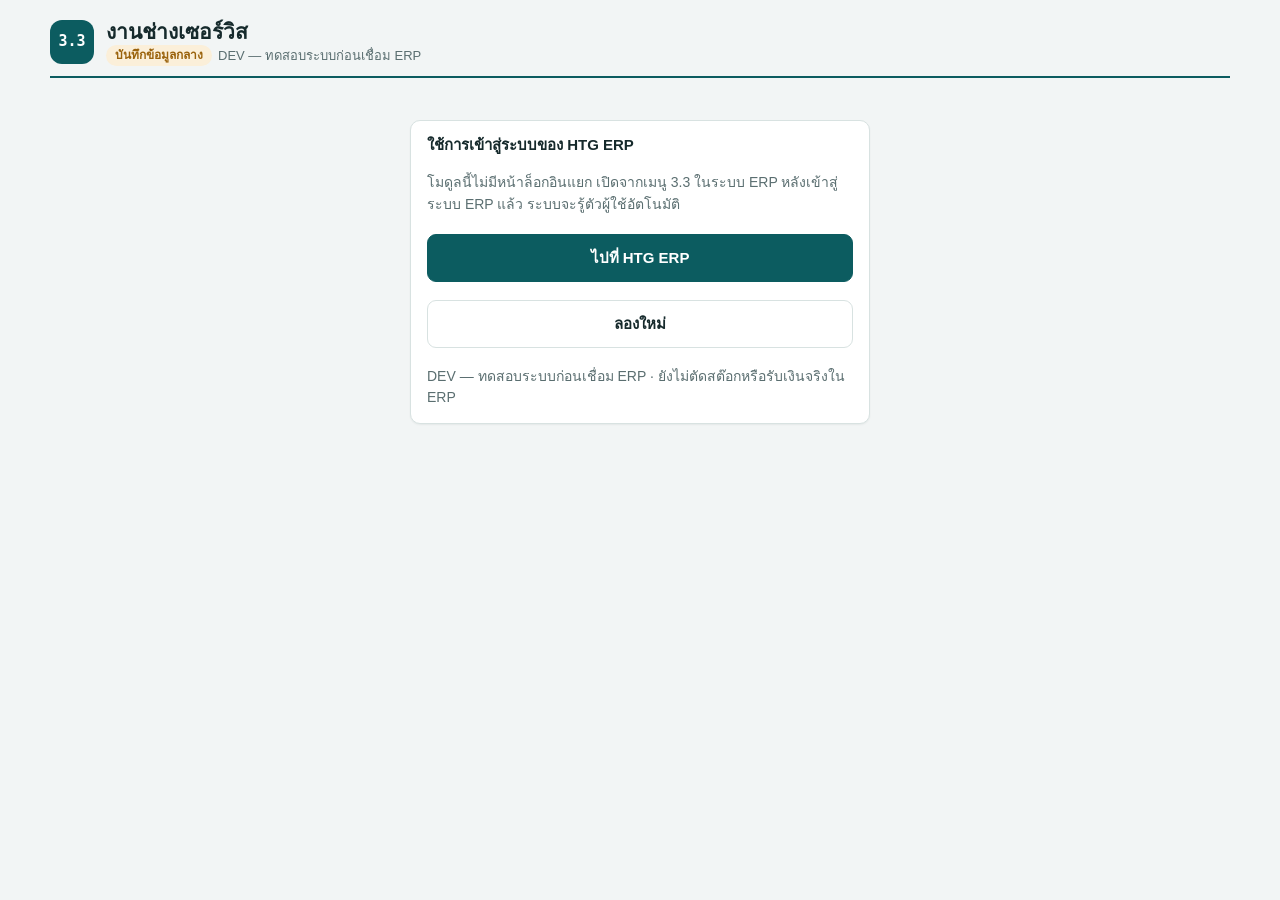
==== commit 64b310ff: "Deploy DEV service module (HTG ERP sign-in mode, no module login page)" ====
--- a/index.html
+++ b/index.html
@@ -6,8 +6,8 @@
   <meta name="theme-color" content="#0c5c60">
   <meta name="referrer" content="no-referrer">
   <title>HTG · งานช่างเซอร์วิส</title>
-  <script type="module" crossorigin src="./assets/index-Cf2lbTbT.js"></script>
-  <link rel="stylesheet" crossorigin href="./assets/index-3Njw7TFq.css">
+  <script type="module" crossorigin src="./assets/index-DKJpnbdr.js"></script>
+  <link rel="stylesheet" crossorigin href="./assets/index-1G7bLxsO.css">
 </head>
 <body>
   <div class="wrap">
--- a/assets/index-1G7bLxsO.css
+++ b/assets/index-1G7bLxsO.css
@@ -0,0 +1 @@
+[hidden]{display:none!important}body{margin:0}img{max-width:100%}:root{--bg:#f2f5f5;--surface:#ffffff;--surface-2:#f6f9f9;--ink:#162a2c;--muted:#5a6e70;--line:#d8e2e1;--accent:#0c5c60;--accent-ink:#ffffff;--accent-soft:#e0efed;--ok:#1b7a45;--ok-soft:#e2f2e8;--warn:#9a620c;--warn-soft:#fbefd9;--bad:#b0352a;--bad-soft:#fbe4e1;--info:#2c5b99;--info-soft:#e3ebf7;--plate-bg:#ffffff;--plate-ink:#111111;--plate-edge:#1a1a1a;--shadow:0 1px 2px rgba(16,40,42,.06);--font:"IBM Plex Sans Thai Looped","Noto Sans Thai",Tahoma,sans-serif;--mono:"IBM Plex Mono",ui-monospace,Menlo,Consolas,monospace;--r:10px}@media(prefers-color-scheme:dark){:root:not([data-theme=light]){--bg:#0e1617;--surface:#152022;--surface-2:#1a282a;--ink:#e1ebea;--muted:#93a7a8;--line:#27393b;--accent:#55b3ad;--accent-ink:#082022;--accent-soft:#173335;--ok:#4fc386;--ok-soft:#163224;--warn:#e3aa50;--warn-soft:#3a2c13;--bad:#f17d70;--bad-soft:#3d1c19;--info:#86aee8;--info-soft:#1a2a40;--plate-bg:#ffffff;--plate-ink:#111111;--plate-edge:#000000;--shadow:none;color-scheme:dark}}:root[data-theme=dark]{--bg:#0e1617;--surface:#152022;--surface-2:#1a282a;--ink:#e1ebea;--muted:#93a7a8;--line:#27393b;--accent:#55b3ad;--accent-ink:#082022;--accent-soft:#173335;--ok:#4fc386;--ok-soft:#163224;--warn:#e3aa50;--warn-soft:#3a2c13;--bad:#f17d70;--bad-soft:#3d1c19;--info:#86aee8;--info-soft:#1a2a40;--plate-bg:#ffffff;--plate-ink:#111111;--plate-edge:#000000;--shadow:none;color-scheme:dark}*{box-sizing:border-box}body{background:var(--bg);color:var(--ink);font-family:var(--font);font-size:15px;line-height:1.55;padding-inline:16px;padding-block:0 48px}.wrap{max-width:1180px;margin:0 auto}h1,h2,h3{margin:0;line-height:1.3;text-wrap:balance}p{margin:0}button,input,select{font:inherit;color:inherit}button{cursor:pointer}:focus-visible{outline:2px solid var(--accent);outline-offset:2px}.mono{font-family:var(--mono);font-variant-numeric:tabular-nums}.vh{position:absolute;width:1px;height:1px;opacity:0;overflow:hidden;clip:rect(0 0 0 0)}.top{display:flex;flex-wrap:wrap;align-items:center;justify-content:space-between;gap:12px;padding-block:18px 10px}.brand{display:flex;align-items:center;gap:12px;min-width:0}.mod{display:grid;place-items:center;width:44px;height:44px;border-radius:12px;background:var(--accent);color:var(--accent-ink);font-weight:700;font-family:var(--mono);font-size:15px;flex:none}.brand h1{font-size:21px;font-weight:700}.sub{color:var(--muted);font-size:13px;display:flex;flex-wrap:wrap;gap:6px;align-items:center}.tag{background:var(--warn-soft);color:var(--warn);border-radius:999px;padding:1px 9px;font-size:12px;font-weight:600}.who{display:flex;align-items:center;gap:8px;font-size:13px;color:var(--muted);background:var(--surface);border:1px solid var(--line);border-radius:999px;padding:4px 6px 4px 14px}.who select{border:0;background:var(--accent-soft);color:var(--ink);border-radius:999px;padding:5px 10px;font-weight:600}.flow{font-size:13px;color:var(--muted);padding-block:2px 12px}.flow b{color:var(--ink)}.tabs{display:flex;gap:4px;background:var(--surface-2);border:1px solid var(--line);border-radius:12px 12px 0 0;padding:6px 6px 0;overflow-x:auto}.tabs button{border:1px solid transparent;border-bottom:0;background:none;padding:9px 16px;border-radius:9px 9px 0 0;color:var(--muted);font-weight:600;white-space:nowrap;display:flex;gap:6px;align-items:center}.tabs button[aria-selected=true]{background:var(--surface);border-color:var(--accent);color:var(--accent);box-shadow:0 2px 0 var(--surface)}.count{background:var(--accent-soft);color:var(--accent);border-radius:999px;font-size:12px;padding:0 8px;font-family:var(--mono)}main{border-top:2px solid var(--accent);padding-top:18px;display:grid;gap:16px}.note{font-size:13px;color:var(--muted);background:var(--surface);border:1px dashed var(--line);border-radius:var(--r);padding:10px 14px}.note b{color:var(--ink)}.banner-bad{background:var(--bad-soft);color:var(--bad);border-radius:var(--r);padding:10px 14px;font-size:13px}.kpis{display:grid;grid-template-columns:repeat(auto-fit,minmax(min(170px,100%),1fr));gap:12px}.kpi{background:var(--surface);border:1px solid var(--line);border-radius:var(--r);padding:14px 16px;box-shadow:var(--shadow)}.kpi .k{font-size:13px;color:var(--muted)}.kpi .v{font-size:28px;font-weight:700;line-height:1.2;font-variant-numeric:tabular-nums}.kpi .v small{font-size:17px;font-weight:600}.kpi .d{font-size:12.5px;color:var(--muted)}.kpi.hl .v{color:var(--accent)}.toolbar{display:flex;flex-wrap:wrap;gap:10px;align-items:center;justify-content:space-between}.seg{display:inline-flex;border:1px solid var(--line);border-radius:999px;background:var(--surface);padding:3px}.seg button{border:0;background:none;border-radius:999px;padding:5px 14px;font-size:13.5px;color:var(--muted);font-weight:600}.seg button[aria-pressed=true]{background:var(--accent-soft);color:var(--accent)}.btn{border:1px solid var(--line);background:var(--surface);border-radius:9px;padding:8px 14px;font-weight:600;display:inline-flex;align-items:center;gap:6px;min-height:40px}.btn:hover{border-color:var(--accent)}.btn.primary{background:var(--accent);border-color:var(--accent);color:var(--accent-ink)}.btn.primary:hover{filter:brightness(1.08)}.btn:disabled{opacity:.45;cursor:not-allowed;filter:none}a.btn{text-decoration:none;color:inherit}.btn.sm{min-height:32px;padding:4px 10px;font-size:13px}.btn.ghost{background:none;border-color:transparent;color:var(--accent);padding-inline:6px}.btn.danger{color:var(--bad);border-color:var(--bad)}.link{border:0;background:none;padding:0;color:var(--accent);font-weight:600;text-decoration:underline;text-underline-offset:2px}.plate{display:inline-flex;flex-direction:column;align-items:center;background:var(--plate-bg);color:var(--plate-ink);border:2px solid var(--plate-edge);border-radius:6px;padding:1px 10px 2px;line-height:1.15;flex:none;box-shadow:inset 0 0 0 2px #fff,inset 0 0 0 3px #999}.plate .n{font-weight:700;font-size:17px;letter-spacing:.02em;white-space:nowrap}.plate .p{font-size:10px;white-space:nowrap}.plate.lg .n{font-size:24px}.plate.lg .p{font-size:12px}.plate.sm{padding:0 7px 1px;border-width:1.5px}.plate.sm .n{font-size:13.5px}.plate.sm .p{font-size:8.5px}.pill{display:inline-flex;align-items:center;gap:5px;border-radius:999px;padding:2px 10px;font-size:12.5px;font-weight:600;white-space:nowrap;flex:none}.pill:before{content:"";width:7px;height:7px;border-radius:50%;background:currentColor}.p-ok{background:var(--ok-soft);color:var(--ok)}.p-warn{background:var(--warn-soft);color:var(--warn)}.p-bad{background:var(--bad-soft);color:var(--bad)}.p-info{background:var(--info-soft);color:var(--info)}.p-accent{background:var(--accent-soft);color:var(--accent)}.p-muted{background:var(--surface-2);color:var(--muted);border:1px solid var(--line)}.jobgrid{display:grid;grid-template-columns:repeat(auto-fill,minmax(min(330px,100%),1fr));gap:12px}.jobcard{all:unset;box-sizing:border-box;cursor:pointer;background:var(--surface);border:1px solid var(--line);border-radius:var(--r);padding:14px 16px;display:grid;gap:10px;box-shadow:var(--shadow);min-width:0}.jobcard:hover{border-color:var(--accent)}.jobcard:focus-visible{outline:2px solid var(--accent);outline-offset:2px}.jc-top{display:flex;gap:12px;align-items:flex-start;justify-content:space-between}.jc-car{display:flex;gap:12px;align-items:center;min-width:0}.jc-car .t{font-weight:600;line-height:1.3}.jc-car .s{font-size:12.5px;color:var(--muted)}.meta{font-size:12.5px;color:var(--muted);display:flex;flex-wrap:wrap;gap:4px 12px}.prog{display:flex;align-items:center;gap:10px;font-size:12.5px;color:var(--muted)}.bar{flex:1;height:6px;border-radius:999px;background:var(--surface-2);border:1px solid var(--line);overflow:hidden}.bar i{display:block;height:100%;background:var(--accent);border-radius:999px}.techs{font-size:13px}.techs b{font-weight:600}.empty{color:var(--muted);text-align:center;padding:28px;background:var(--surface);border:1px dashed var(--line);border-radius:var(--r)}.back{align-self:start;justify-self:start}.jobhead{background:var(--surface);border:1px solid var(--line);border-radius:var(--r);padding:16px;display:flex;flex-wrap:wrap;gap:14px 20px;align-items:center;box-shadow:var(--shadow)}.jh-main{flex:1;min-width:220px;display:grid;gap:2px}.jh-main .t{font-size:18px;font-weight:700}.jh-main .meta{font-size:13px}.detail{display:grid;gap:16px;grid-template-columns:minmax(0,1fr)}@media(min-width:980px){.detail{grid-template-columns:minmax(0,1fr) 340px;align-items:start}}.steps{display:grid;gap:12px;min-width:0}.step{background:var(--surface);border:1px solid var(--line);border-radius:var(--r);padding:14px 16px;display:grid;gap:12px;box-shadow:var(--shadow);min-width:0}.step.s-active{border-color:var(--warn)}.step.s-done{border-color:color-mix(in srgb,var(--ok) 45%,var(--line))}.step.s-locked{opacity:.62}.step-h{display:flex;gap:12px;align-items:flex-start}.stepno{display:grid;place-items:center;width:30px;height:30px;border-radius:50%;background:var(--surface-2);border:1px solid var(--line);font-family:var(--mono);font-weight:600;flex:none}.s-done .stepno{background:var(--ok);border-color:var(--ok);color:var(--surface)}.s-active .stepno{background:var(--warn-soft);border-color:var(--warn);color:var(--warn)}.step-t{flex:1;min-width:0}.step-t h3{font-size:16.5px;font-weight:700}.hint{font-size:13px;color:var(--muted)}.slots{display:grid;grid-template-columns:repeat(2,minmax(0,1fr));gap:10px}.slot{position:relative;border-radius:9px;aspect-ratio:4/3;max-width:100%;overflow:hidden;background:var(--surface-2);border:1.5px dashed var(--line);display:flex}label.slot.empty{cursor:pointer;flex-direction:column;align-items:center;justify-content:center;gap:6px;text-align:center;padding:10px;color:var(--accent);font-weight:600;font-size:13.5px}label.slot.empty:hover{border-color:var(--accent);background:var(--accent-soft)}label.slot.empty:focus-within{outline:2px solid var(--accent);outline-offset:2px}.slot.empty .req{font-size:11.5px;color:var(--muted);font-weight:500}.slot.missing{color:var(--muted);flex-direction:column;align-items:center;justify-content:center;font-size:13px}.slot.filled{border:1px solid var(--line);aspect-ratio:auto;flex-direction:column;background:var(--surface)}.slot .ph{display:block;width:100%;aspect-ratio:4/3;max-width:100%;border:0;padding:0;background:#111;cursor:zoom-in}.slot .ph img{width:100%;height:100%;object-fit:contain;display:block}.slot .sfoot{display:grid;gap:6px;padding:7px 8px 8px}.slot .cap{font-size:12px;line-height:1.35}.slot .cap b{display:block;font-weight:600}.slot .cap span{color:var(--muted)}.slot .acts{display:flex;gap:6px;flex-wrap:wrap}.slot .acts button,.slot .acts label{border:1px solid var(--line);background:var(--surface-2);color:var(--ink);border-radius:7px;padding:4px 10px;font-size:12.5px;font-weight:600;cursor:pointer;min-height:30px;display:inline-flex;align-items:center}.slot .acts label:focus-within{outline:2px solid var(--accent)}.field{display:grid;gap:6px}.lbl{font-size:12.5px;color:var(--muted);font-weight:600}.chips{display:flex;flex-wrap:wrap;gap:6px}.chip{border:1px solid var(--line);background:var(--surface);border-radius:999px;padding:5px 12px;font-size:13.5px;font-weight:500;min-height:34px}.chip[aria-pressed=true]{background:var(--accent);border-color:var(--accent);color:var(--accent-ink);font-weight:600}.chip.fail[aria-pressed=true]{background:var(--bad);border-color:var(--bad);color:#fff}.chip.pass[aria-pressed=true]{background:var(--ok);border-color:var(--ok);color:#fff}.chip:disabled{cursor:default}.part{font-size:13.5px;display:flex;flex-wrap:wrap;gap:4px 10px;align-items:center}.code{font-family:var(--mono);font-size:12px;background:var(--surface-2);border:1px solid var(--line);border-radius:5px;padding:0 6px;color:var(--muted)}.foot{border-top:1px solid var(--line);padding-top:10px;display:flex;flex-wrap:wrap;gap:8px 12px;align-items:center;justify-content:space-between;font-size:13.5px}.foot .miss{color:var(--warn)}.foot.done{color:var(--ok)}.foot.done span{color:var(--ink)}.foot.locked{color:var(--muted)}.warnbox{background:var(--bad-soft);color:var(--bad);border-radius:8px;padding:8px 12px;font-size:13px}.submit{background:var(--surface);border:1px solid var(--line);border-radius:var(--r);padding:14px 16px;display:flex;flex-wrap:wrap;gap:10px 16px;align-items:center;justify-content:space-between}.submit.ready{border-color:var(--accent);background:var(--accent-soft)}.submit p{font-size:14px}.side{display:grid;gap:12px;min-width:0}.card{background:var(--surface);border:1px solid var(--line);border-radius:var(--r);padding:14px 16px;display:grid;gap:10px;box-shadow:var(--shadow);min-width:0}.card h2{font-size:15px;font-weight:700}.card h2 small{font-weight:500;color:var(--muted);font-size:12.5px}.hand{list-style:none;margin:0;padding:0;display:grid;gap:9px}.hand li{display:grid;grid-template-columns:92px minmax(0,1fr);gap:8px;font-size:13px}.dept{font-family:var(--mono);font-size:11.5px;font-weight:600;color:var(--accent);background:var(--accent-soft);border-radius:6px;padding:2px 6px;align-self:start;text-align:center}.hand .st{display:block;font-size:12px;color:var(--muted)}.hand .st.sent{color:var(--ok)}.mini{list-style:none;margin:0;padding:0;display:grid;gap:8px;font-size:12.5px}.mini li{display:grid;gap:1px;border-left:2px solid var(--line);padding-left:10px}.mini .w{color:var(--muted);font-family:var(--mono);font-size:11.5px}.tbl{overflow-x:auto;border:1px solid var(--line);border-radius:var(--r);background:var(--surface)}table{border-collapse:collapse;width:100%;font-size:13.5px}th{font-size:12.5px;color:var(--muted);font-weight:600;text-align:left;background:var(--surface-2)}th,td{padding:9px 12px;border-bottom:1px solid var(--line);vertical-align:middle;white-space:nowrap}td.wrap{white-space:normal;min-width:220px}tr:last-child td{border-bottom:0}td.num,th.num{text-align:right;font-variant-numeric:tabular-nums}.thumbs{display:flex;gap:4px}.thumbs button{border:1px solid var(--line);padding:0;border-radius:5px;overflow:hidden;width:44px;height:33px;background:var(--surface-2)}.thumbs img{width:100%;height:100%;object-fit:cover;display:block}.search{border:1px solid var(--line);background:var(--surface);border-radius:9px;padding:8px 12px;min-width:0;width:min(360px,100%)}.sec-h{display:flex;flex-wrap:wrap;gap:8px 14px;align-items:center;justify-content:space-between}.sec-h h2{font-size:16px}.sec-h p{font-size:12.5px;color:var(--muted)}#overlay{position:fixed;inset:0;z-index:50;display:grid;place-items:center;padding:16px}#overlay[hidden],#toast[hidden]{display:none}.ov-bg{position:absolute;inset:0;background:#050f109e}.modal{position:relative;background:var(--surface);border-radius:14px;width:min(560px,100%);max-height:calc(100% - 24px);overflow:auto;padding:18px;display:grid;gap:14px}.modal h2{font-size:18px}.form{display:grid;gap:12px;grid-template-columns:repeat(2,minmax(0,1fr))}.form .full{grid-column:1/-1}.form label{display:grid;gap:4px;font-size:13px;color:var(--muted);font-weight:600}.form input,.form select{border:1px solid var(--line);background:var(--surface-2);border-radius:8px;padding:9px 10px;color:var(--ink);font-weight:400;min-width:0}.form .err{grid-column:1/-1;color:var(--bad);font-size:13px}.mrow{display:flex;justify-content:flex-end;gap:8px;flex-wrap:wrap}@media(max-width:520px){.form{grid-template-columns:minmax(0,1fr)}}.lightbox{position:relative;width:min(900px,100%);display:grid;gap:8px}.lightbox img{width:100%;max-height:78vh;object-fit:contain;border-radius:10px;background:#000}.lightbox .lb-cap{color:#fff;font-size:13.5px;display:flex;justify-content:space-between;gap:10px;align-items:center;flex-wrap:wrap}.lightbox .lb-cap .btn{color:var(--ink)}#toast{position:fixed;left:50%;transform:translate(-50%);bottom:calc(18px + env(safe-area-inset-bottom,0px));background:var(--ink);color:var(--bg);padding:9px 16px;border-radius:999px;font-size:13.5px;z-index:60;max-width:calc(100% - 32px)}.confirm{display:flex;flex-wrap:wrap;gap:8px;align-items:center;font-size:13px}@media(prefers-reduced-motion:no-preference){.jobcard,.btn,.chip{transition:border-color .15s,background-color .15s}}@media(max-width:560px){.brand h1{font-size:18px}.jobhead{padding:14px}.plate.lg .n{font-size:20px}}.mobile-only{display:none}.job-search{display:grid;gap:6px}.job-search .search{width:100%}.jc-next{display:flex;align-items:center;justify-content:space-between;gap:12px;border-top:1px solid var(--line);padding-top:10px;font-size:13px}.jc-next span{color:var(--muted)}.jc-next b{color:var(--accent);white-space:nowrap}.job-extra{width:100%;border-top:1px solid var(--line);padding-top:8px;font-size:13px;color:var(--muted)}.job-extra summary{cursor:pointer;font-weight:600}.job-extra .meta{padding-top:8px}.step-work{display:grid;gap:12px}.step-tools{display:flex;gap:10px;align-items:center;justify-content:space-between}.step-tools .hint{flex:1}.step-tools button{flex:none}.technician-quick select{width:100%;min-height:48px;border:1px solid var(--line);border-radius:9px;background:var(--surface);padding:10px;font-size:16px}.work-progress{border:1px solid var(--line);border-radius:12px;background:var(--surface);padding:12px}.work-progress .prog{margin-bottom:12px}.work-identity{display:flex;align-items:center;justify-content:space-between;gap:10px;margin-bottom:8px;font-size:12px;color:var(--muted)}.work-identity strong{font-size:18px;color:var(--ink)}.stepnav{display:grid;grid-template-columns:repeat(3,minmax(0,1fr));gap:6px}.stepnav button{display:grid;justify-items:center;gap:5px;border:1px solid var(--line);border-radius:9px;background:var(--surface-2);color:var(--muted);padding:10px 4px;min-height:66px;font-size:12px;font-weight:600}.stepnav button[aria-pressed=true]{border:2px solid var(--accent);padding:9px 3px;background:var(--accent-soft);color:var(--accent)}.stepnav .finished{color:var(--ok)}.stepnav .stepno{width:24px;height:24px;font-size:12px}.mobile-workbar{position:fixed;left:0;right:0;bottom:calc(66px + env(safe-area-inset-bottom,0px));z-index:25;background:var(--surface);border-top:1px solid var(--line);padding:10px 14px;box-shadow:0 -4px 18px #10282a14}.mobile-workbar p{font-size:12px;color:var(--muted);margin-bottom:6px}.mobile-workbar .btn{width:100%;justify-content:center;font-size:16px;min-height:50px}.mobile-more{border:1px solid var(--line);border-radius:10px;background:var(--surface);padding:12px}.mobile-more summary{min-height:28px;cursor:pointer;color:var(--muted);font-size:14px;font-weight:600}.mobile-more .side{margin-top:12px}.task-checklist{display:flex;flex-wrap:wrap;gap:6px}.task-checklist span{font-size:12px;padding:4px 9px;border-radius:6px;background:var(--surface-2);color:var(--muted)}.task-checklist .complete{background:var(--ok-soft);color:var(--ok)}@media(max-width:640px){body{padding-inline:12px;padding-bottom:calc(86px + env(safe-area-inset-bottom,0px));font-size:16px}body:has(.mobile-workbar){padding-bottom:calc(196px + env(safe-area-inset-bottom,0px))}.mobile-only{display:block}.desktop-only,.flow,.sub .desktop-context{display:none!important}.top{gap:10px;padding:12px 0}.brand h1{font-size:18px}.mod{width:36px;height:36px;border-radius:10px}.brand{gap:9px}.sub{margin-top:4px}.tag{font-size:11px}.who{width:100%;border-radius:10px;padding:5px 10px;font-size:13px}.who select{flex:1;min-width:0;min-height:44px;font-size:16px;background:var(--surface);border-radius:7px;padding:6px 8px}.tabs{position:fixed;z-index:30;left:0;right:0;bottom:0;display:grid;grid-template-columns:repeat(3,minmax(0,1fr));gap:4px;height:calc(66px + env(safe-area-inset-bottom,0px));padding:8px 10px calc(8px + env(safe-area-inset-bottom,0px));border-radius:0;border:0;border-top:1px solid var(--line);background:var(--surface);overflow:visible}.tabs button{justify-content:center;padding:7px 4px;min-width:0;min-height:48px;border:0;border-radius:9px;font-size:13px;gap:4px;white-space:normal}.tabs button[aria-selected=true]{background:var(--accent-soft);box-shadow:none}.count{padding:0 5px;font-size:11px}main{padding-top:12px;gap:12px;border-top:0}.kpis{grid-template-columns:repeat(4,minmax(0,1fr));gap:6px}.kpi{padding:9px 5px;text-align:center;border-radius:9px}.kpi .k{font-size:11px;white-space:nowrap}.kpi .v{font-size:23px;margin-top:3px}.kpi .v small,.kpi .d{display:none}.demo-note{font-size:12px;padding:7px 10px}.demo-note .demo-long{display:none}.toolbar{gap:10px}.seg{width:100%;display:flex;border-radius:10px;gap:3px}.seg button{flex:1;min-height:46px;padding:7px 5px;border-radius:7px;font-size:13px}.toolbar>.btn{width:100%;justify-content:center}.search,.form input,.form select{font-size:16px;min-height:48px}.job-search .lbl{font-size:14px;color:var(--ink)}.jobgrid{gap:10px;grid-template-columns:minmax(0,1fr)}.jobcard{padding:14px;gap:9px;border-radius:12px}.jc-top{display:grid;grid-template-columns:minmax(0,1fr) auto;gap:10px;align-items:start}.jc-car{display:grid;gap:8px;justify-items:start}.jc-car .t{font-size:14px}.jc-car .s{font-size:12px}.jobcard .plate .n{font-size:23px}.jobcard .plate .p{font-size:11px}.jobcard .plate{padding:4px 12px}.jobcard .meta{font-size:11px}.jobcard .meta span:last-child{display:none}.jc-next{font-size:13px}.jc-next span{max-width:70%}.jc-next b{padding:7px 10px;background:var(--accent-soft);border-radius:7px}.btn,.btn.sm,.chip,.slot .acts label,.slot .acts button,.back{min-height:48px}.back{padding:4px 0;font-size:14px;min-height:40px}.jobhead{display:grid;grid-template-columns:auto minmax(0,1fr);gap:10px;padding:12px;border-radius:12px}.jobhead>.pill{grid-column:1/-1;justify-self:start}.jobhead .plate.lg .n{font-size:22px}.jobhead .plate.lg .p{font-size:11px}.jh-main{min-width:0;gap:3px}.jh-main .t{font-size:14px}.jh-main .meta{font-size:12px}.job-extra{grid-column:1/-1;font-size:12px}.job-extra summary{padding:4px 0}.detail,.steps{gap:12px}.step{padding:14px;border-radius:12px}.step:not(.is-current){display:none}.step-h{gap:9px;flex-wrap:wrap}.step-t{min-width:170px}.step-t h3{font-size:18px}.step-h>.pill{display:none}.step-t .hint{font-size:13px;line-height:1.6}.slots{gap:9px}.slot.empty{min-height:126px;aspect-ratio:auto}label.slot.empty{font-size:14px;padding:10px 7px;border-color:var(--accent);background:var(--accent-soft)}label.slot.empty svg{width:30px;height:30px}.slot.empty .req{font-size:12px}.slot .sfoot{padding:8px}.slot .acts label{width:100%;justify-content:center;font-size:14px}.step-tools{align-items:flex-start}.step-tools .btn{font-size:14px}.part{font-size:13px}.part .code{display:none}.lbl{font-size:14px}.result-choices{display:grid;grid-template-columns:1fr 1fr;gap:8px}.result-choices .chip{border-radius:9px;font-size:16px;min-height:52px}.technician-quick{display:grid;gap:8px}.technician-quick .btn{justify-content:center;font-size:14px}.foot{gap:10px;font-size:13px}.foot>.btn{width:100%;justify-content:center;font-size:15px}.foot.done{display:grid}.step .foot:not(.done)>.btn{display:none}.submit{font-size:13px;padding:12px}.submit:not(.job-sent){display:none}.detail>.side{display:none}#toast{bottom:calc(180px + env(safe-area-inset-bottom,0px));border-radius:10px;font-size:13px}#overlay{padding:12px}.modal{padding:16px}.mrow{display:grid;grid-template-columns:1fr 1fr;width:100%}.mrow .btn{justify-content:center}}.identity{display:flex;align-items:center;gap:10px;flex-wrap:wrap;font-size:13px}.identity select,.field select{border:1px solid var(--line);border-radius:9px;background:var(--surface);padding:10px;min-height:46px;max-width:100%}.login-card{max-width:460px;margin:24px auto;width:100%;gap:18px}.login-card p{font-size:14px;color:var(--muted)}.login-card .btn{justify-content:center;min-height:48px}.sync-status{font-size:13px;color:var(--muted);display:flex;flex-wrap:wrap;gap:10px;align-items:center}.draft-warning{border:2px solid var(--warn);background:var(--warn-soft);padding:14px;border-radius:10px;overflow-wrap:anywhere}.draft-warning p{font-size:12px;margin:6px 0}.history-photos{display:flex;flex-wrap:wrap;gap:8px;padding-top:10px}.erp-event{border-top:1px solid var(--line);padding-top:12px;display:grid;gap:8px}.pagination{margin-top:10px}dialog.modal{border:1px solid var(--line);box-shadow:0 12px 60px #00000040;margin:auto;max-height:85dvh}dialog.modal::backdrop{background:#050f10a6}dialog:not([open]){display:none}button:disabled{cursor:not-allowed;opacity:.55}.jobcard:disabled{cursor:wait;opacity:.7}.ph{touch-action:manipulation}@media(max-width:640px){.top{padding-top:12px}.identity{width:100%;justify-content:space-between;gap:6px}.identity select{padding:6px;min-height:40px;max-width:100px}.job-search{flex:1;min-width:200px}.seg{max-width:100%;flex-wrap:wrap;border-radius:12px}.seg button{min-height:42px;padding:7px 10px}.field select{font-size:16px;width:100%}.field .btn{min-height:48px;justify-content:center}.draft-warning .btn{width:100%;margin-top:8px;justify-content:center}.login-card{margin:10px auto}.login-card input{font-size:16px}.brand h1{font-size:20px}}
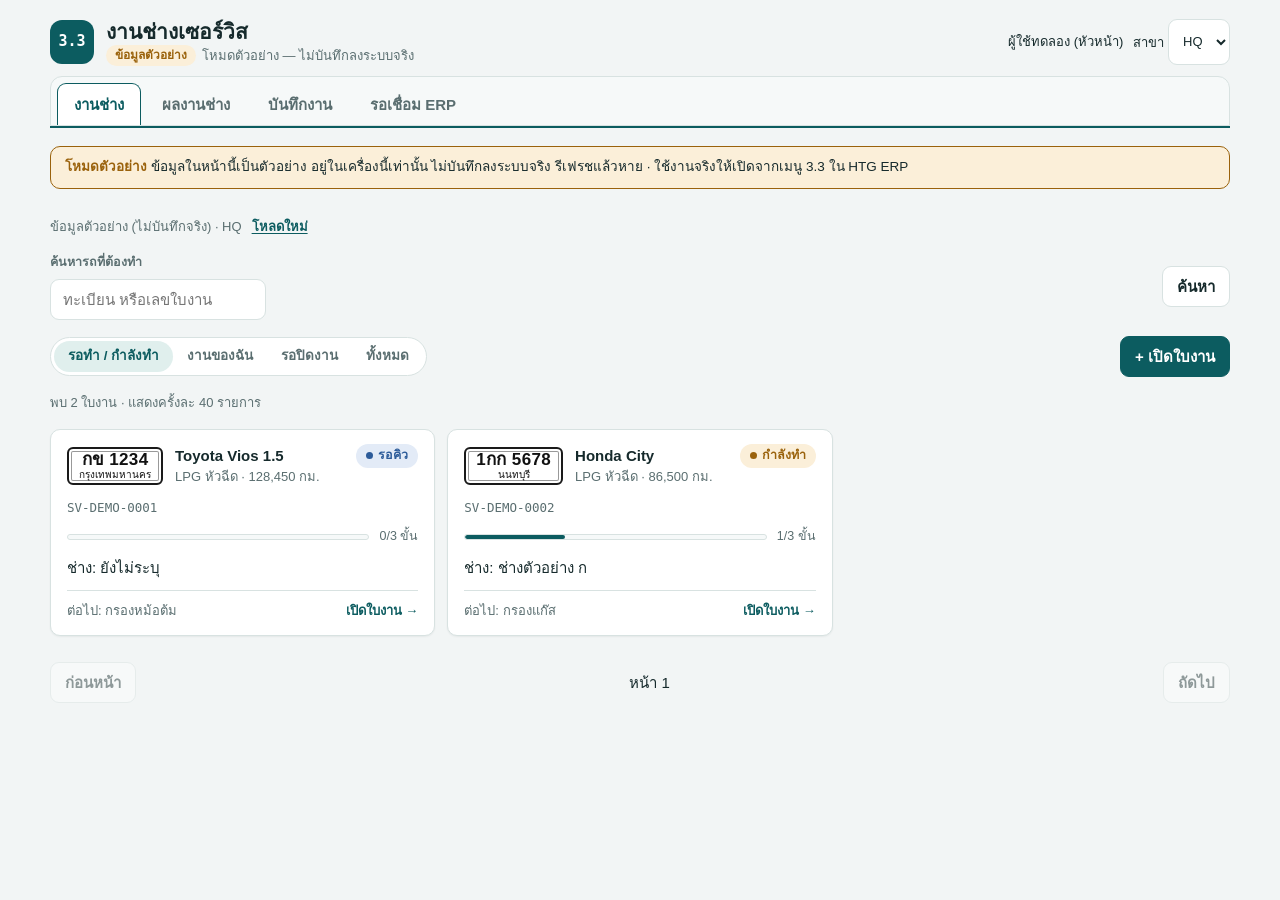
==== commit ee5d07e8: "Deploy DEV service module (HTG ERP sign-in mode, no module login page)" ====
--- a/index.html
+++ b/index.html
@@ -6,8 +6,8 @@
   <meta name="theme-color" content="#0c5c60">
   <meta name="referrer" content="no-referrer">
   <title>HTG · งานช่างเซอร์วิส</title>
-  <script type="module" crossorigin src="./assets/index-DKJpnbdr.js"></script>
-  <link rel="stylesheet" crossorigin href="./assets/index-1G7bLxsO.css">
+  <script type="module" crossorigin src="./assets/index-DKORo4Ta.js"></script>
+  <link rel="stylesheet" crossorigin href="./assets/index-abuiTuNZ.css">
 </head>
 <body>
   <div class="wrap">
--- a/assets/index-abuiTuNZ.css
+++ b/assets/index-abuiTuNZ.css
@@ -0,0 +1 @@
+[hidden]{display:none!important}body{margin:0}img{max-width:100%}:root{--bg:#f2f5f5;--surface:#ffffff;--surface-2:#f6f9f9;--ink:#162a2c;--muted:#5a6e70;--line:#d8e2e1;--accent:#0c5c60;--accent-ink:#ffffff;--accent-soft:#e0efed;--ok:#1b7a45;--ok-soft:#e2f2e8;--warn:#9a620c;--warn-soft:#fbefd9;--bad:#b0352a;--bad-soft:#fbe4e1;--info:#2c5b99;--info-soft:#e3ebf7;--plate-bg:#ffffff;--plate-ink:#111111;--plate-edge:#1a1a1a;--shadow:0 1px 2px rgba(16,40,42,.06);--font:"IBM Plex Sans Thai Looped","Noto Sans Thai",Tahoma,sans-serif;--mono:"IBM Plex Mono",ui-monospace,Menlo,Consolas,monospace;--r:10px}@media(prefers-color-scheme:dark){:root:not([data-theme=light]){--bg:#0e1617;--surface:#152022;--surface-2:#1a282a;--ink:#e1ebea;--muted:#93a7a8;--line:#27393b;--accent:#55b3ad;--accent-ink:#082022;--accent-soft:#173335;--ok:#4fc386;--ok-soft:#163224;--warn:#e3aa50;--warn-soft:#3a2c13;--bad:#f17d70;--bad-soft:#3d1c19;--info:#86aee8;--info-soft:#1a2a40;--plate-bg:#ffffff;--plate-ink:#111111;--plate-edge:#000000;--shadow:none;color-scheme:dark}}:root[data-theme=dark]{--bg:#0e1617;--surface:#152022;--surface-2:#1a282a;--ink:#e1ebea;--muted:#93a7a8;--line:#27393b;--accent:#55b3ad;--accent-ink:#082022;--accent-soft:#173335;--ok:#4fc386;--ok-soft:#163224;--warn:#e3aa50;--warn-soft:#3a2c13;--bad:#f17d70;--bad-soft:#3d1c19;--info:#86aee8;--info-soft:#1a2a40;--plate-bg:#ffffff;--plate-ink:#111111;--plate-edge:#000000;--shadow:none;color-scheme:dark}*{box-sizing:border-box}body{background:var(--bg);color:var(--ink);font-family:var(--font);font-size:15px;line-height:1.55;padding-inline:16px;padding-block:0 48px}.wrap{max-width:1180px;margin:0 auto}h1,h2,h3{margin:0;line-height:1.3;text-wrap:balance}p{margin:0}button,input,select{font:inherit;color:inherit}button{cursor:pointer}:focus-visible{outline:2px solid var(--accent);outline-offset:2px}.mono{font-family:var(--mono);font-variant-numeric:tabular-nums}.vh{position:absolute;width:1px;height:1px;opacity:0;overflow:hidden;clip:rect(0 0 0 0)}.top{display:flex;flex-wrap:wrap;align-items:center;justify-content:space-between;gap:12px;padding-block:18px 10px}.brand{display:flex;align-items:center;gap:12px;min-width:0}.mod{display:grid;place-items:center;width:44px;height:44px;border-radius:12px;background:var(--accent);color:var(--accent-ink);font-weight:700;font-family:var(--mono);font-size:15px;flex:none}.brand h1{font-size:21px;font-weight:700}.sub{color:var(--muted);font-size:13px;display:flex;flex-wrap:wrap;gap:6px;align-items:center}.tag{background:var(--warn-soft);color:var(--warn);border-radius:999px;padding:1px 9px;font-size:12px;font-weight:600}.who{display:flex;align-items:center;gap:8px;font-size:13px;color:var(--muted);background:var(--surface);border:1px solid var(--line);border-radius:999px;padding:4px 6px 4px 14px}.who select{border:0;background:var(--accent-soft);color:var(--ink);border-radius:999px;padding:5px 10px;font-weight:600}.flow{font-size:13px;color:var(--muted);padding-block:2px 12px}.flow b{color:var(--ink)}.tabs{display:flex;gap:4px;background:var(--surface-2);border:1px solid var(--line);border-radius:12px 12px 0 0;padding:6px 6px 0;overflow-x:auto}.tabs button{border:1px solid transparent;border-bottom:0;background:none;padding:9px 16px;border-radius:9px 9px 0 0;color:var(--muted);font-weight:600;white-space:nowrap;display:flex;gap:6px;align-items:center}.tabs button[aria-selected=true]{background:var(--surface);border-color:var(--accent);color:var(--accent);box-shadow:0 2px 0 var(--surface)}.count{background:var(--accent-soft);color:var(--accent);border-radius:999px;font-size:12px;padding:0 8px;font-family:var(--mono)}main{border-top:2px solid var(--accent);padding-top:18px;display:grid;gap:16px}.note{font-size:13px;color:var(--muted);background:var(--surface);border:1px dashed var(--line);border-radius:var(--r);padding:10px 14px}.note b{color:var(--ink)}.banner-bad{background:var(--bad-soft);color:var(--bad);border-radius:var(--r);padding:10px 14px;font-size:13px}.kpis{display:grid;grid-template-columns:repeat(auto-fit,minmax(min(170px,100%),1fr));gap:12px}.kpi{background:var(--surface);border:1px solid var(--line);border-radius:var(--r);padding:14px 16px;box-shadow:var(--shadow)}.kpi .k{font-size:13px;color:var(--muted)}.kpi .v{font-size:28px;font-weight:700;line-height:1.2;font-variant-numeric:tabular-nums}.kpi .v small{font-size:17px;font-weight:600}.kpi .d{font-size:12.5px;color:var(--muted)}.kpi.hl .v{color:var(--accent)}.toolbar{display:flex;flex-wrap:wrap;gap:10px;align-items:center;justify-content:space-between}.seg{display:inline-flex;border:1px solid var(--line);border-radius:999px;background:var(--surface);padding:3px}.seg button{border:0;background:none;border-radius:999px;padding:5px 14px;font-size:13.5px;color:var(--muted);font-weight:600}.seg button[aria-pressed=true]{background:var(--accent-soft);color:var(--accent)}.btn{border:1px solid var(--line);background:var(--surface);border-radius:9px;padding:8px 14px;font-weight:600;display:inline-flex;align-items:center;gap:6px;min-height:40px}.btn:hover{border-color:var(--accent)}.btn.primary{background:var(--accent);border-color:var(--accent);color:var(--accent-ink)}.btn.primary:hover{filter:brightness(1.08)}.btn:disabled{opacity:.45;cursor:not-allowed;filter:none}a.btn{text-decoration:none;color:inherit}.banner-demo{background:var(--warn-soft);color:var(--ink);border:1px solid var(--warn);border-radius:var(--r);padding:10px 14px;font-size:13.5px;line-height:1.55;margin:0 0 12px}.banner-demo b{color:var(--warn)}.btn.sm{min-height:32px;padding:4px 10px;font-size:13px}.btn.ghost{background:none;border-color:transparent;color:var(--accent);padding-inline:6px}.btn.danger{color:var(--bad);border-color:var(--bad)}.link{border:0;background:none;padding:0;color:var(--accent);font-weight:600;text-decoration:underline;text-underline-offset:2px}.plate{display:inline-flex;flex-direction:column;align-items:center;background:var(--plate-bg);color:var(--plate-ink);border:2px solid var(--plate-edge);border-radius:6px;padding:1px 10px 2px;line-height:1.15;flex:none;box-shadow:inset 0 0 0 2px #fff,inset 0 0 0 3px #999}.plate .n{font-weight:700;font-size:17px;letter-spacing:.02em;white-space:nowrap}.plate .p{font-size:10px;white-space:nowrap}.plate.lg .n{font-size:24px}.plate.lg .p{font-size:12px}.plate.sm{padding:0 7px 1px;border-width:1.5px}.plate.sm .n{font-size:13.5px}.plate.sm .p{font-size:8.5px}.pill{display:inline-flex;align-items:center;gap:5px;border-radius:999px;padding:2px 10px;font-size:12.5px;font-weight:600;white-space:nowrap;flex:none}.pill:before{content:"";width:7px;height:7px;border-radius:50%;background:currentColor}.p-ok{background:var(--ok-soft);color:var(--ok)}.p-warn{background:var(--warn-soft);color:var(--warn)}.p-bad{background:var(--bad-soft);color:var(--bad)}.p-info{background:var(--info-soft);color:var(--info)}.p-accent{background:var(--accent-soft);color:var(--accent)}.p-muted{background:var(--surface-2);color:var(--muted);border:1px solid var(--line)}.jobgrid{display:grid;grid-template-columns:repeat(auto-fill,minmax(min(330px,100%),1fr));gap:12px}.jobcard{all:unset;box-sizing:border-box;cursor:pointer;background:var(--surface);border:1px solid var(--line);border-radius:var(--r);padding:14px 16px;display:grid;gap:10px;box-shadow:var(--shadow);min-width:0}.jobcard:hover{border-color:var(--accent)}.jobcard:focus-visible{outline:2px solid var(--accent);outline-offset:2px}.jc-top{display:flex;gap:12px;align-items:flex-start;justify-content:space-between}.jc-car{display:flex;gap:12px;align-items:center;min-width:0}.jc-car .t{font-weight:600;line-height:1.3}.jc-car .s{font-size:12.5px;color:var(--muted)}.meta{font-size:12.5px;color:var(--muted);display:flex;flex-wrap:wrap;gap:4px 12px}.prog{display:flex;align-items:center;gap:10px;font-size:12.5px;color:var(--muted)}.bar{flex:1;height:6px;border-radius:999px;background:var(--surface-2);border:1px solid var(--line);overflow:hidden}.bar i{display:block;height:100%;background:var(--accent);border-radius:999px}.techs{font-size:13px}.techs b{font-weight:600}.empty{color:var(--muted);text-align:center;padding:28px;background:var(--surface);border:1px dashed var(--line);border-radius:var(--r)}.back{align-self:start;justify-self:start}.jobhead{background:var(--surface);border:1px solid var(--line);border-radius:var(--r);padding:16px;display:flex;flex-wrap:wrap;gap:14px 20px;align-items:center;box-shadow:var(--shadow)}.jh-main{flex:1;min-width:220px;display:grid;gap:2px}.jh-main .t{font-size:18px;font-weight:700}.jh-main .meta{font-size:13px}.detail{display:grid;gap:16px;grid-template-columns:minmax(0,1fr)}@media(min-width:980px){.detail{grid-template-columns:minmax(0,1fr) 340px;align-items:start}}.steps{display:grid;gap:12px;min-width:0}.step{background:var(--surface);border:1px solid var(--line);border-radius:var(--r);padding:14px 16px;display:grid;gap:12px;box-shadow:var(--shadow);min-width:0}.step.s-active{border-color:var(--warn)}.step.s-done{border-color:color-mix(in srgb,var(--ok) 45%,var(--line))}.step.s-locked{opacity:.62}.step-h{display:flex;gap:12px;align-items:flex-start}.stepno{display:grid;place-items:center;width:30px;height:30px;border-radius:50%;background:var(--surface-2);border:1px solid var(--line);font-family:var(--mono);font-weight:600;flex:none}.s-done .stepno{background:var(--ok);border-color:var(--ok);color:var(--surface)}.s-active .stepno{background:var(--warn-soft);border-color:var(--warn);color:var(--warn)}.step-t{flex:1;min-width:0}.step-t h3{font-size:16.5px;font-weight:700}.hint{font-size:13px;color:var(--muted)}.slots{display:grid;grid-template-columns:repeat(2,minmax(0,1fr));gap:10px}.slot{position:relative;border-radius:9px;aspect-ratio:4/3;max-width:100%;overflow:hidden;background:var(--surface-2);border:1.5px dashed var(--line);display:flex}label.slot.empty{cursor:pointer;flex-direction:column;align-items:center;justify-content:center;gap:6px;text-align:center;padding:10px;color:var(--accent);font-weight:600;font-size:13.5px}label.slot.empty:hover{border-color:var(--accent);background:var(--accent-soft)}label.slot.empty:focus-within{outline:2px solid var(--accent);outline-offset:2px}.slot.empty .req{font-size:11.5px;color:var(--muted);font-weight:500}.slot.missing{color:var(--muted);flex-direction:column;align-items:center;justify-content:center;font-size:13px}.slot.filled{border:1px solid var(--line);aspect-ratio:auto;flex-direction:column;background:var(--surface)}.slot .ph{display:block;width:100%;aspect-ratio:4/3;max-width:100%;border:0;padding:0;background:#111;cursor:zoom-in}.slot .ph img{width:100%;height:100%;object-fit:contain;display:block}.slot .sfoot{display:grid;gap:6px;padding:7px 8px 8px}.slot .cap{font-size:12px;line-height:1.35}.slot .cap b{display:block;font-weight:600}.slot .cap span{color:var(--muted)}.slot .acts{display:flex;gap:6px;flex-wrap:wrap}.slot .acts button,.slot .acts label{border:1px solid var(--line);background:var(--surface-2);color:var(--ink);border-radius:7px;padding:4px 10px;font-size:12.5px;font-weight:600;cursor:pointer;min-height:30px;display:inline-flex;align-items:center}.slot .acts label:focus-within{outline:2px solid var(--accent)}.field{display:grid;gap:6px}.lbl{font-size:12.5px;color:var(--muted);font-weight:600}.chips{display:flex;flex-wrap:wrap;gap:6px}.chip{border:1px solid var(--line);background:var(--surface);border-radius:999px;padding:5px 12px;font-size:13.5px;font-weight:500;min-height:34px}.chip[aria-pressed=true]{background:var(--accent);border-color:var(--accent);color:var(--accent-ink);font-weight:600}.chip.fail[aria-pressed=true]{background:var(--bad);border-color:var(--bad);color:#fff}.chip.pass[aria-pressed=true]{background:var(--ok);border-color:var(--ok);color:#fff}.chip:disabled{cursor:default}.part{font-size:13.5px;display:flex;flex-wrap:wrap;gap:4px 10px;align-items:center}.code{font-family:var(--mono);font-size:12px;background:var(--surface-2);border:1px solid var(--line);border-radius:5px;padding:0 6px;color:var(--muted)}.foot{border-top:1px solid var(--line);padding-top:10px;display:flex;flex-wrap:wrap;gap:8px 12px;align-items:center;justify-content:space-between;font-size:13.5px}.foot .miss{color:var(--warn)}.foot.done{color:var(--ok)}.foot.done span{color:var(--ink)}.foot.locked{color:var(--muted)}.warnbox{background:var(--bad-soft);color:var(--bad);border-radius:8px;padding:8px 12px;font-size:13px}.submit{background:var(--surface);border:1px solid var(--line);border-radius:var(--r);padding:14px 16px;display:flex;flex-wrap:wrap;gap:10px 16px;align-items:center;justify-content:space-between}.submit.ready{border-color:var(--accent);background:var(--accent-soft)}.submit p{font-size:14px}.side{display:grid;gap:12px;min-width:0}.card{background:var(--surface);border:1px solid var(--line);border-radius:var(--r);padding:14px 16px;display:grid;gap:10px;box-shadow:var(--shadow);min-width:0}.card h2{font-size:15px;font-weight:700}.card h2 small{font-weight:500;color:var(--muted);font-size:12.5px}.hand{list-style:none;margin:0;padding:0;display:grid;gap:9px}.hand li{display:grid;grid-template-columns:92px minmax(0,1fr);gap:8px;font-size:13px}.dept{font-family:var(--mono);font-size:11.5px;font-weight:600;color:var(--accent);background:var(--accent-soft);border-radius:6px;padding:2px 6px;align-self:start;text-align:center}.hand .st{display:block;font-size:12px;color:var(--muted)}.hand .st.sent{color:var(--ok)}.mini{list-style:none;margin:0;padding:0;display:grid;gap:8px;font-size:12.5px}.mini li{display:grid;gap:1px;border-left:2px solid var(--line);padding-left:10px}.mini .w{color:var(--muted);font-family:var(--mono);font-size:11.5px}.tbl{overflow-x:auto;border:1px solid var(--line);border-radius:var(--r);background:var(--surface)}table{border-collapse:collapse;width:100%;font-size:13.5px}th{font-size:12.5px;color:var(--muted);font-weight:600;text-align:left;background:var(--surface-2)}th,td{padding:9px 12px;border-bottom:1px solid var(--line);vertical-align:middle;white-space:nowrap}td.wrap{white-space:normal;min-width:220px}tr:last-child td{border-bottom:0}td.num,th.num{text-align:right;font-variant-numeric:tabular-nums}.thumbs{display:flex;gap:4px}.thumbs button{border:1px solid var(--line);padding:0;border-radius:5px;overflow:hidden;width:44px;height:33px;background:var(--surface-2)}.thumbs img{width:100%;height:100%;object-fit:cover;display:block}.search{border:1px solid var(--line);background:var(--surface);border-radius:9px;padding:8px 12px;min-width:0;width:min(360px,100%)}.sec-h{display:flex;flex-wrap:wrap;gap:8px 14px;align-items:center;justify-content:space-between}.sec-h h2{font-size:16px}.sec-h p{font-size:12.5px;color:var(--muted)}#overlay{position:fixed;inset:0;z-index:50;display:grid;place-items:center;padding:16px}#overlay[hidden],#toast[hidden]{display:none}.ov-bg{position:absolute;inset:0;background:#050f109e}.modal{position:relative;background:var(--surface);border-radius:14px;width:min(560px,100%);max-height:calc(100% - 24px);overflow:auto;padding:18px;display:grid;gap:14px}.modal h2{font-size:18px}.form{display:grid;gap:12px;grid-template-columns:repeat(2,minmax(0,1fr))}.form .full{grid-column:1/-1}.form label{display:grid;gap:4px;font-size:13px;color:var(--muted);font-weight:600}.form input,.form select{border:1px solid var(--line);background:var(--surface-2);border-radius:8px;padding:9px 10px;color:var(--ink);font-weight:400;min-width:0}.form .err{grid-column:1/-1;color:var(--bad);font-size:13px}.mrow{display:flex;justify-content:flex-end;gap:8px;flex-wrap:wrap}@media(max-width:520px){.form{grid-template-columns:minmax(0,1fr)}}.lightbox{position:relative;width:min(900px,100%);display:grid;gap:8px}.lightbox img{width:100%;max-height:78vh;object-fit:contain;border-radius:10px;background:#000}.lightbox .lb-cap{color:#fff;font-size:13.5px;display:flex;justify-content:space-between;gap:10px;align-items:center;flex-wrap:wrap}.lightbox .lb-cap .btn{color:var(--ink)}#toast{position:fixed;left:50%;transform:translate(-50%);bottom:calc(18px + env(safe-area-inset-bottom,0px));background:var(--ink);color:var(--bg);padding:9px 16px;border-radius:999px;font-size:13.5px;z-index:60;max-width:calc(100% - 32px)}.confirm{display:flex;flex-wrap:wrap;gap:8px;align-items:center;font-size:13px}@media(prefers-reduced-motion:no-preference){.jobcard,.btn,.chip{transition:border-color .15s,background-color .15s}}@media(max-width:560px){.brand h1{font-size:18px}.jobhead{padding:14px}.plate.lg .n{font-size:20px}}.mobile-only{display:none}.job-search{display:grid;gap:6px}.job-search .search{width:100%}.jc-next{display:flex;align-items:center;justify-content:space-between;gap:12px;border-top:1px solid var(--line);padding-top:10px;font-size:13px}.jc-next span{color:var(--muted)}.jc-next b{color:var(--accent);white-space:nowrap}.job-extra{width:100%;border-top:1px solid var(--line);padding-top:8px;font-size:13px;color:var(--muted)}.job-extra summary{cursor:pointer;font-weight:600}.job-extra .meta{padding-top:8px}.step-work{display:grid;gap:12px}.step-tools{display:flex;gap:10px;align-items:center;justify-content:space-between}.step-tools .hint{flex:1}.step-tools button{flex:none}.technician-quick select{width:100%;min-height:48px;border:1px solid var(--line);border-radius:9px;background:var(--surface);padding:10px;font-size:16px}.work-progress{border:1px solid var(--line);border-radius:12px;background:var(--surface);padding:12px}.work-progress .prog{margin-bottom:12px}.work-identity{display:flex;align-items:center;justify-content:space-between;gap:10px;margin-bottom:8px;font-size:12px;color:var(--muted)}.work-identity strong{font-size:18px;color:var(--ink)}.stepnav{display:grid;grid-template-columns:repeat(3,minmax(0,1fr));gap:6px}.stepnav button{display:grid;justify-items:center;gap:5px;border:1px solid var(--line);border-radius:9px;background:var(--surface-2);color:var(--muted);padding:10px 4px;min-height:66px;font-size:12px;font-weight:600}.stepnav button[aria-pressed=true]{border:2px solid var(--accent);padding:9px 3px;background:var(--accent-soft);color:var(--accent)}.stepnav .finished{color:var(--ok)}.stepnav .stepno{width:24px;height:24px;font-size:12px}.mobile-workbar{position:fixed;left:0;right:0;bottom:calc(66px + env(safe-area-inset-bottom,0px));z-index:25;background:var(--surface);border-top:1px solid var(--line);padding:10px 14px;box-shadow:0 -4px 18px #10282a14}.mobile-workbar p{font-size:12px;color:var(--muted);margin-bottom:6px}.mobile-workbar .btn{width:100%;justify-content:center;font-size:16px;min-height:50px}.mobile-more{border:1px solid var(--line);border-radius:10px;background:var(--surface);padding:12px}.mobile-more summary{min-height:28px;cursor:pointer;color:var(--muted);font-size:14px;font-weight:600}.mobile-more .side{margin-top:12px}.task-checklist{display:flex;flex-wrap:wrap;gap:6px}.task-checklist span{font-size:12px;padding:4px 9px;border-radius:6px;background:var(--surface-2);color:var(--muted)}.task-checklist .complete{background:var(--ok-soft);color:var(--ok)}@media(max-width:640px){body{padding-inline:12px;padding-bottom:calc(86px + env(safe-area-inset-bottom,0px));font-size:16px}body:has(.mobile-workbar){padding-bottom:calc(196px + env(safe-area-inset-bottom,0px))}.mobile-only{display:block}.desktop-only,.flow,.sub .desktop-context{display:none!important}.top{gap:10px;padding:12px 0}.brand h1{font-size:18px}.mod{width:36px;height:36px;border-radius:10px}.brand{gap:9px}.sub{margin-top:4px}.tag{font-size:11px}.who{width:100%;border-radius:10px;padding:5px 10px;font-size:13px}.who select{flex:1;min-width:0;min-height:44px;font-size:16px;background:var(--surface);border-radius:7px;padding:6px 8px}.tabs{position:fixed;z-index:30;left:0;right:0;bottom:0;display:grid;grid-template-columns:repeat(3,minmax(0,1fr));gap:4px;height:calc(66px + env(safe-area-inset-bottom,0px));padding:8px 10px calc(8px + env(safe-area-inset-bottom,0px));border-radius:0;border:0;border-top:1px solid var(--line);background:var(--surface);overflow:visible}.tabs button{justify-content:center;padding:7px 4px;min-width:0;min-height:48px;border:0;border-radius:9px;font-size:13px;gap:4px;white-space:normal}.tabs button[aria-selected=true]{background:var(--accent-soft);box-shadow:none}.count{padding:0 5px;font-size:11px}main{padding-top:12px;gap:12px;border-top:0}.kpis{grid-template-columns:repeat(4,minmax(0,1fr));gap:6px}.kpi{padding:9px 5px;text-align:center;border-radius:9px}.kpi .k{font-size:11px;white-space:nowrap}.kpi .v{font-size:23px;margin-top:3px}.kpi .v small,.kpi .d{display:none}.demo-note{font-size:12px;padding:7px 10px}.demo-note .demo-long{display:none}.toolbar{gap:10px}.seg{width:100%;display:flex;border-radius:10px;gap:3px}.seg button{flex:1;min-height:46px;padding:7px 5px;border-radius:7px;font-size:13px}.toolbar>.btn{width:100%;justify-content:center}.search,.form input,.form select{font-size:16px;min-height:48px}.job-search .lbl{font-size:14px;color:var(--ink)}.jobgrid{gap:10px;grid-template-columns:minmax(0,1fr)}.jobcard{padding:14px;gap:9px;border-radius:12px}.jc-top{display:grid;grid-template-columns:minmax(0,1fr) auto;gap:10px;align-items:start}.jc-car{display:grid;gap:8px;justify-items:start}.jc-car .t{font-size:14px}.jc-car .s{font-size:12px}.jobcard .plate .n{font-size:23px}.jobcard .plate .p{font-size:11px}.jobcard .plate{padding:4px 12px}.jobcard .meta{font-size:11px}.jobcard .meta span:last-child{display:none}.jc-next{font-size:13px}.jc-next span{max-width:70%}.jc-next b{padding:7px 10px;background:var(--accent-soft);border-radius:7px}.btn,.btn.sm,.chip,.slot .acts label,.slot .acts button,.back{min-height:48px}.back{padding:4px 0;font-size:14px;min-height:40px}.jobhead{display:grid;grid-template-columns:auto minmax(0,1fr);gap:10px;padding:12px;border-radius:12px}.jobhead>.pill{grid-column:1/-1;justify-self:start}.jobhead .plate.lg .n{font-size:22px}.jobhead .plate.lg .p{font-size:11px}.jh-main{min-width:0;gap:3px}.jh-main .t{font-size:14px}.jh-main .meta{font-size:12px}.job-extra{grid-column:1/-1;font-size:12px}.job-extra summary{padding:4px 0}.detail,.steps{gap:12px}.step{padding:14px;border-radius:12px}.step:not(.is-current){display:none}.step-h{gap:9px;flex-wrap:wrap}.step-t{min-width:170px}.step-t h3{font-size:18px}.step-h>.pill{display:none}.step-t .hint{font-size:13px;line-height:1.6}.slots{gap:9px}.slot.empty{min-height:126px;aspect-ratio:auto}label.slot.empty{font-size:14px;padding:10px 7px;border-color:var(--accent);background:var(--accent-soft)}label.slot.empty svg{width:30px;height:30px}.slot.empty .req{font-size:12px}.slot .sfoot{padding:8px}.slot .acts label{width:100%;justify-content:center;font-size:14px}.step-tools{align-items:flex-start}.step-tools .btn{font-size:14px}.part{font-size:13px}.part .code{display:none}.lbl{font-size:14px}.result-choices{display:grid;grid-template-columns:1fr 1fr;gap:8px}.result-choices .chip{border-radius:9px;font-size:16px;min-height:52px}.technician-quick{display:grid;gap:8px}.technician-quick .btn{justify-content:center;font-size:14px}.foot{gap:10px;font-size:13px}.foot>.btn{width:100%;justify-content:center;font-size:15px}.foot.done{display:grid}.step .foot:not(.done)>.btn{display:none}.submit{font-size:13px;padding:12px}.submit:not(.job-sent){display:none}.detail>.side{display:none}#toast{bottom:calc(180px + env(safe-area-inset-bottom,0px));border-radius:10px;font-size:13px}#overlay{padding:12px}.modal{padding:16px}.mrow{display:grid;grid-template-columns:1fr 1fr;width:100%}.mrow .btn{justify-content:center}}.identity{display:flex;align-items:center;gap:10px;flex-wrap:wrap;font-size:13px}.identity select,.field select{border:1px solid var(--line);border-radius:9px;background:var(--surface);padding:10px;min-height:46px;max-width:100%}.login-card{max-width:460px;margin:24px auto;width:100%;gap:18px}.login-card p{font-size:14px;color:var(--muted)}.login-card .btn{justify-content:center;min-height:48px}.sync-status{font-size:13px;color:var(--muted);display:flex;flex-wrap:wrap;gap:10px;align-items:center}.draft-warning{border:2px solid var(--warn);background:var(--warn-soft);padding:14px;border-radius:10px;overflow-wrap:anywhere}.draft-warning p{font-size:12px;margin:6px 0}.history-photos{display:flex;flex-wrap:wrap;gap:8px;padding-top:10px}.erp-event{border-top:1px solid var(--line);padding-top:12px;display:grid;gap:8px}.pagination{margin-top:10px}dialog.modal{border:1px solid var(--line);box-shadow:0 12px 60px #00000040;margin:auto;max-height:85dvh}dialog.modal::backdrop{background:#050f10a6}dialog:not([open]){display:none}button:disabled{cursor:not-allowed;opacity:.55}.jobcard:disabled{cursor:wait;opacity:.7}.ph{touch-action:manipulation}@media(max-width:640px){.top{padding-top:12px}.identity{width:100%;justify-content:space-between;gap:6px}.identity select{padding:6px;min-height:40px;max-width:100px}.job-search{flex:1;min-width:200px}.seg{max-width:100%;flex-wrap:wrap;border-radius:12px}.seg button{min-height:42px;padding:7px 10px}.field select{font-size:16px;width:100%}.field .btn{min-height:48px;justify-content:center}.draft-warning .btn{width:100%;margin-top:8px;justify-content:center}.login-card{margin:10px auto}.login-card input{font-size:16px}.brand h1{font-size:20px}}
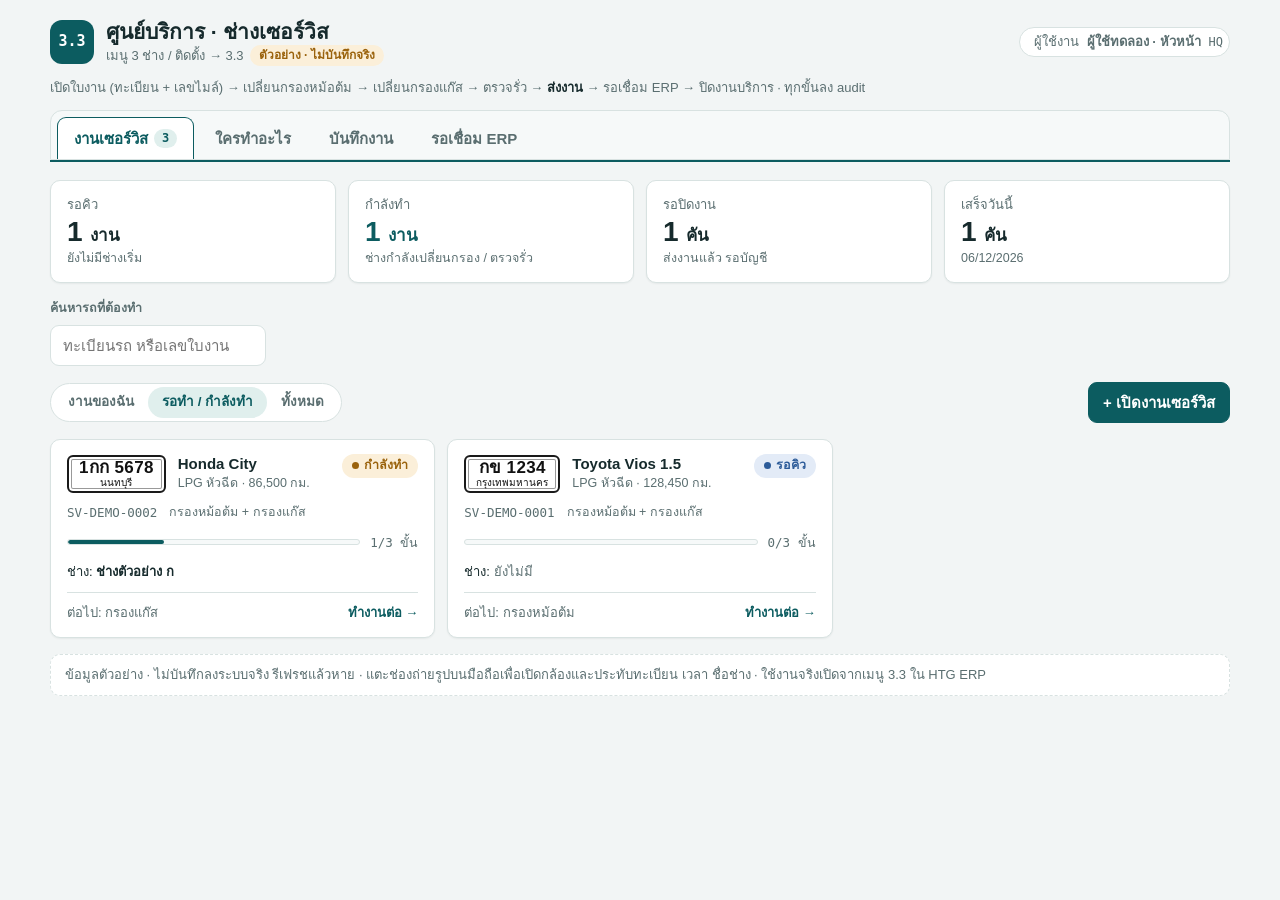
==== commit 6dcabd13: "Deploy DEV service module (HTG ERP sign-in mode, no module login page)" ====
--- a/index.html
+++ b/index.html
@@ -5,18 +5,19 @@
   <meta name="viewport" content="width=device-width,initial-scale=1,viewport-fit=cover">
   <meta name="theme-color" content="#0c5c60">
   <meta name="referrer" content="no-referrer">
-  <title>HTG · งานช่างเซอร์วิส</title>
-  <script type="module" crossorigin src="./assets/index-DKORo4Ta.js"></script>
-  <link rel="stylesheet" crossorigin href="./assets/index-abuiTuNZ.css">
+  <title>ศูนย์บริการช่างเซอร์วิส · HTG</title>
+  <script type="module" crossorigin src="./assets/index-DwOxYAgP.js"></script>
+  <link rel="stylesheet" crossorigin href="./assets/index-CuP7FvRk.css">
 </head>
 <body>
   <div class="wrap">
     <header class="top">
-      <div class="brand"><div class="mod">3.3</div><div><h1>งานช่างเซอร์วิส</h1><p class="sub"><span class="tag">บันทึกข้อมูลกลาง</span><span id="environment"></span></p></div></div>
+      <div class="brand"><div class="mod">3.3</div><div><h1>ศูนย์บริการ · ช่างเซอร์วิส</h1><p class="sub"><span class="desktop-context">เมนู 3 ช่าง / ติดตั้ง → 3.3</span> <span class="tag">บันทึกข้อมูลกลาง</span> <span id="environment"></span></p></div></div>
       <div id="identity" class="identity"></div>
     </header>
+    <p class="flow">เปิดใบงาน (ทะเบียน + เลขไมล์) → เปลี่ยนกรองหม้อต้ม → เปลี่ยนกรองแก๊ส → ตรวจรั่ว → <b>ส่งงาน</b> → รอเชื่อม ERP → ปิดงานบริการ · ทุกขั้นลง audit</p>
     <nav id="tabs" class="tabs" aria-label="มุมมอง" hidden></nav>
-    <main id="app" aria-live="polite"><p>กำลังตรวจการเข้าสู่ระบบ…</p></main>
+    <main id="app" aria-live="polite"><p class="empty">กำลังโหลด…</p></main>
   </div>
   <dialog id="modal" class="modal"></dialog>
   <div id="toast" role="status" hidden></div>
--- a/assets/index-CuP7FvRk.css
+++ b/assets/index-CuP7FvRk.css
@@ -0,0 +1 @@
+[hidden]{display:none!important}body{margin:0}img{max-width:100%}:root{--bg:#f2f5f5;--surface:#ffffff;--surface-2:#f6f9f9;--ink:#162a2c;--muted:#5a6e70;--line:#d8e2e1;--accent:#0c5c60;--accent-ink:#ffffff;--accent-soft:#e0efed;--ok:#1b7a45;--ok-soft:#e2f2e8;--warn:#9a620c;--warn-soft:#fbefd9;--bad:#b0352a;--bad-soft:#fbe4e1;--info:#2c5b99;--info-soft:#e3ebf7;--plate-bg:#ffffff;--plate-ink:#111111;--plate-edge:#1a1a1a;--shadow:0 1px 2px rgba(16,40,42,.06);--font:"IBM Plex Sans Thai Looped","Noto Sans Thai",Tahoma,sans-serif;--mono:"IBM Plex Mono",ui-monospace,Menlo,Consolas,monospace;--r:10px}@media(prefers-color-scheme:dark){:root:not([data-theme=light]){--bg:#0e1617;--surface:#152022;--surface-2:#1a282a;--ink:#e1ebea;--muted:#93a7a8;--line:#27393b;--accent:#55b3ad;--accent-ink:#082022;--accent-soft:#173335;--ok:#4fc386;--ok-soft:#163224;--warn:#e3aa50;--warn-soft:#3a2c13;--bad:#f17d70;--bad-soft:#3d1c19;--info:#86aee8;--info-soft:#1a2a40;--plate-bg:#ffffff;--plate-ink:#111111;--plate-edge:#000000;--shadow:none;color-scheme:dark}}:root[data-theme=dark]{--bg:#0e1617;--surface:#152022;--surface-2:#1a282a;--ink:#e1ebea;--muted:#93a7a8;--line:#27393b;--accent:#55b3ad;--accent-ink:#082022;--accent-soft:#173335;--ok:#4fc386;--ok-soft:#163224;--warn:#e3aa50;--warn-soft:#3a2c13;--bad:#f17d70;--bad-soft:#3d1c19;--info:#86aee8;--info-soft:#1a2a40;--plate-bg:#ffffff;--plate-ink:#111111;--plate-edge:#000000;--shadow:none;color-scheme:dark}*{box-sizing:border-box}body{background:var(--bg);color:var(--ink);font-family:var(--font);font-size:15px;line-height:1.55;padding-inline:16px;padding-block:0 48px}.wrap{max-width:1180px;margin:0 auto}h1,h2,h3{margin:0;line-height:1.3;text-wrap:balance}p{margin:0}button,input,select{font:inherit;color:inherit}button{cursor:pointer}:focus-visible{outline:2px solid var(--accent);outline-offset:2px}.mono{font-family:var(--mono);font-variant-numeric:tabular-nums}.vh{position:absolute;width:1px;height:1px;opacity:0;overflow:hidden;clip:rect(0 0 0 0)}.top{display:flex;flex-wrap:wrap;align-items:center;justify-content:space-between;gap:12px;padding-block:18px 10px}.brand{display:flex;align-items:center;gap:12px;min-width:0}.mod{display:grid;place-items:center;width:44px;height:44px;border-radius:12px;background:var(--accent);color:var(--accent-ink);font-weight:700;font-family:var(--mono);font-size:15px;flex:none}.brand h1{font-size:21px;font-weight:700}.sub{color:var(--muted);font-size:13px;display:flex;flex-wrap:wrap;gap:6px;align-items:center}.tag{background:var(--warn-soft);color:var(--warn);border-radius:999px;padding:1px 9px;font-size:12px;font-weight:600}.who{display:flex;align-items:center;gap:8px;font-size:13px;color:var(--muted);background:var(--surface);border:1px solid var(--line);border-radius:999px;padding:4px 6px 4px 14px}.who select{border:0;background:var(--accent-soft);color:var(--ink);border-radius:999px;padding:5px 10px;font-weight:600}.flow{font-size:13px;color:var(--muted);padding-block:2px 12px}.flow b{color:var(--ink)}.tabs{display:flex;gap:4px;background:var(--surface-2);border:1px solid var(--line);border-radius:12px 12px 0 0;padding:6px 6px 0;overflow-x:auto}.tabs button{border:1px solid transparent;border-bottom:0;background:none;padding:9px 16px;border-radius:9px 9px 0 0;color:var(--muted);font-weight:600;white-space:nowrap;display:flex;gap:6px;align-items:center}.tabs button[aria-selected=true]{background:var(--surface);border-color:var(--accent);color:var(--accent);box-shadow:0 2px 0 var(--surface)}.count{background:var(--accent-soft);color:var(--accent);border-radius:999px;font-size:12px;padding:0 8px;font-family:var(--mono)}main{border-top:2px solid var(--accent);padding-top:18px;display:grid;gap:16px}.note{font-size:13px;color:var(--muted);background:var(--surface);border:1px dashed var(--line);border-radius:var(--r);padding:10px 14px}.note b{color:var(--ink)}.banner-bad{background:var(--bad-soft);color:var(--bad);border-radius:var(--r);padding:10px 14px;font-size:13px}.kpis{display:grid;grid-template-columns:repeat(auto-fit,minmax(min(170px,100%),1fr));gap:12px}.kpi{background:var(--surface);border:1px solid var(--line);border-radius:var(--r);padding:14px 16px;box-shadow:var(--shadow)}.kpi .k{font-size:13px;color:var(--muted)}.kpi .v{font-size:28px;font-weight:700;line-height:1.2;font-variant-numeric:tabular-nums}.kpi .v small{font-size:17px;font-weight:600}.kpi .d{font-size:12.5px;color:var(--muted)}.kpi.hl .v{color:var(--accent)}.toolbar{display:flex;flex-wrap:wrap;gap:10px;align-items:center;justify-content:space-between}.seg{display:inline-flex;border:1px solid var(--line);border-radius:999px;background:var(--surface);padding:3px}.seg button{border:0;background:none;border-radius:999px;padding:5px 14px;font-size:13.5px;color:var(--muted);font-weight:600}.seg button[aria-pressed=true]{background:var(--accent-soft);color:var(--accent)}.btn{border:1px solid var(--line);background:var(--surface);border-radius:9px;padding:8px 14px;font-weight:600;display:inline-flex;align-items:center;gap:6px;min-height:40px}.btn:hover{border-color:var(--accent)}.btn.primary{background:var(--accent);border-color:var(--accent);color:var(--accent-ink)}.btn.primary:hover{filter:brightness(1.08)}.btn:disabled{opacity:.45;cursor:not-allowed;filter:none}a.btn{text-decoration:none;color:inherit}.banner-demo{background:var(--warn-soft);color:var(--ink);border:1px solid var(--warn);border-radius:var(--r);padding:10px 14px;font-size:13.5px;line-height:1.55;margin:0 0 12px}.banner-demo b{color:var(--warn)}.btn.sm{min-height:32px;padding:4px 10px;font-size:13px}.btn.ghost{background:none;border-color:transparent;color:var(--accent);padding-inline:6px}.btn.danger{color:var(--bad);border-color:var(--bad)}.link{border:0;background:none;padding:0;color:var(--accent);font-weight:600;text-decoration:underline;text-underline-offset:2px}.plate{display:inline-flex;flex-direction:column;align-items:center;background:var(--plate-bg);color:var(--plate-ink);border:2px solid var(--plate-edge);border-radius:6px;padding:1px 10px 2px;line-height:1.15;flex:none;box-shadow:inset 0 0 0 2px #fff,inset 0 0 0 3px #999}.plate .n{font-weight:700;font-size:17px;letter-spacing:.02em;white-space:nowrap}.plate .p{font-size:10px;white-space:nowrap}.plate.lg .n{font-size:24px}.plate.lg .p{font-size:12px}.plate.sm{padding:0 7px 1px;border-width:1.5px}.plate.sm .n{font-size:13.5px}.plate.sm .p{font-size:8.5px}.pill{display:inline-flex;align-items:center;gap:5px;border-radius:999px;padding:2px 10px;font-size:12.5px;font-weight:600;white-space:nowrap;flex:none}.pill:before{content:"";width:7px;height:7px;border-radius:50%;background:currentColor}.p-ok{background:var(--ok-soft);color:var(--ok)}.p-warn{background:var(--warn-soft);color:var(--warn)}.p-bad{background:var(--bad-soft);color:var(--bad)}.p-info{background:var(--info-soft);color:var(--info)}.p-accent{background:var(--accent-soft);color:var(--accent)}.p-muted{background:var(--surface-2);color:var(--muted);border:1px solid var(--line)}.jobgrid{display:grid;grid-template-columns:repeat(auto-fill,minmax(min(330px,100%),1fr));gap:12px}.jobcard{all:unset;box-sizing:border-box;cursor:pointer;background:var(--surface);border:1px solid var(--line);border-radius:var(--r);padding:14px 16px;display:grid;gap:10px;box-shadow:var(--shadow);min-width:0}.jobcard:hover{border-color:var(--accent)}.jobcard:focus-visible{outline:2px solid var(--accent);outline-offset:2px}.jc-top{display:flex;gap:12px;align-items:flex-start;justify-content:space-between}.jc-car{display:flex;gap:12px;align-items:center;min-width:0}.jc-car .t{font-weight:600;line-height:1.3}.jc-car .s{font-size:12.5px;color:var(--muted)}.meta{font-size:12.5px;color:var(--muted);display:flex;flex-wrap:wrap;gap:4px 12px}.prog{display:flex;align-items:center;gap:10px;font-size:12.5px;color:var(--muted)}.bar{flex:1;height:6px;border-radius:999px;background:var(--surface-2);border:1px solid var(--line);overflow:hidden}.bar i{display:block;height:100%;background:var(--accent);border-radius:999px}.techs{font-size:13px}.techs b{font-weight:600}.empty{color:var(--muted);text-align:center;padding:28px;background:var(--surface);border:1px dashed var(--line);border-radius:var(--r)}.back{align-self:start;justify-self:start}.jobhead{background:var(--surface);border:1px solid var(--line);border-radius:var(--r);padding:16px;display:flex;flex-wrap:wrap;gap:14px 20px;align-items:center;box-shadow:var(--shadow)}.jh-main{flex:1;min-width:220px;display:grid;gap:2px}.jh-main .t{font-size:18px;font-weight:700}.jh-main .meta{font-size:13px}.detail{display:grid;gap:16px;grid-template-columns:minmax(0,1fr)}@media(min-width:980px){.detail{grid-template-columns:minmax(0,1fr) 340px;align-items:start}}.steps{display:grid;gap:12px;min-width:0}.step{background:var(--surface);border:1px solid var(--line);border-radius:var(--r);padding:14px 16px;display:grid;gap:12px;box-shadow:var(--shadow);min-width:0}.step.s-active{border-color:var(--warn)}.step.s-done{border-color:color-mix(in srgb,var(--ok) 45%,var(--line))}.step.s-locked{opacity:.62}.step-h{display:flex;gap:12px;align-items:flex-start}.stepno{display:grid;place-items:center;width:30px;height:30px;border-radius:50%;background:var(--surface-2);border:1px solid var(--line);font-family:var(--mono);font-weight:600;flex:none}.s-done .stepno{background:var(--ok);border-color:var(--ok);color:var(--surface)}.s-active .stepno{background:var(--warn-soft);border-color:var(--warn);color:var(--warn)}.step-t{flex:1;min-width:0}.step-t h3{font-size:16.5px;font-weight:700}.hint{font-size:13px;color:var(--muted)}.slots{display:grid;grid-template-columns:repeat(2,minmax(0,1fr));gap:10px}.slot{position:relative;border-radius:9px;aspect-ratio:4/3;max-width:100%;overflow:hidden;background:var(--surface-2);border:1.5px dashed var(--line);display:flex}label.slot.empty{cursor:pointer;flex-direction:column;align-items:center;justify-content:center;gap:6px;text-align:center;padding:10px;color:var(--accent);font-weight:600;font-size:13.5px}label.slot.empty:hover{border-color:var(--accent);background:var(--accent-soft)}label.slot.empty:focus-within{outline:2px solid var(--accent);outline-offset:2px}.slot.empty .req{font-size:11.5px;color:var(--muted);font-weight:500}.slot.missing{color:var(--muted);flex-direction:column;align-items:center;justify-content:center;font-size:13px}.slot.filled{border:1px solid var(--line);aspect-ratio:auto;flex-direction:column;background:var(--surface)}.slot .ph{display:block;width:100%;aspect-ratio:4/3;max-width:100%;border:0;padding:0;background:#111;cursor:zoom-in}.slot .ph img{width:100%;height:100%;object-fit:contain;display:block}.slot .sfoot{display:grid;gap:6px;padding:7px 8px 8px}.slot .cap{font-size:12px;line-height:1.35}.slot .cap b{display:block;font-weight:600}.slot .cap span{color:var(--muted)}.slot .acts{display:flex;gap:6px;flex-wrap:wrap}.slot .acts button,.slot .acts label{border:1px solid var(--line);background:var(--surface-2);color:var(--ink);border-radius:7px;padding:4px 10px;font-size:12.5px;font-weight:600;cursor:pointer;min-height:30px;display:inline-flex;align-items:center}.slot .acts label:focus-within{outline:2px solid var(--accent)}.field{display:grid;gap:6px}.lbl{font-size:12.5px;color:var(--muted);font-weight:600}.chips{display:flex;flex-wrap:wrap;gap:6px}.chip{border:1px solid var(--line);background:var(--surface);border-radius:999px;padding:5px 12px;font-size:13.5px;font-weight:500;min-height:34px}.chip[aria-pressed=true]{background:var(--accent);border-color:var(--accent);color:var(--accent-ink);font-weight:600}.chip.fail[aria-pressed=true]{background:var(--bad);border-color:var(--bad);color:#fff}.chip.pass[aria-pressed=true]{background:var(--ok);border-color:var(--ok);color:#fff}.chip:disabled{cursor:default}.part{font-size:13.5px;display:flex;flex-wrap:wrap;gap:4px 10px;align-items:center}.code{font-family:var(--mono);font-size:12px;background:var(--surface-2);border:1px solid var(--line);border-radius:5px;padding:0 6px;color:var(--muted)}.foot{border-top:1px solid var(--line);padding-top:10px;display:flex;flex-wrap:wrap;gap:8px 12px;align-items:center;justify-content:space-between;font-size:13.5px}.foot .miss{color:var(--warn)}.foot.done{color:var(--ok)}.foot.done span{color:var(--ink)}.foot.locked{color:var(--muted)}.warnbox{background:var(--bad-soft);color:var(--bad);border-radius:8px;padding:8px 12px;font-size:13px}.submit{background:var(--surface);border:1px solid var(--line);border-radius:var(--r);padding:14px 16px;display:flex;flex-wrap:wrap;gap:10px 16px;align-items:center;justify-content:space-between}.submit.ready{border-color:var(--accent);background:var(--accent-soft)}.submit p{font-size:14px}.side{display:grid;gap:12px;min-width:0}.card{background:var(--surface);border:1px solid var(--line);border-radius:var(--r);padding:14px 16px;display:grid;gap:10px;box-shadow:var(--shadow);min-width:0}.card h2{font-size:15px;font-weight:700}.card h2 small{font-weight:500;color:var(--muted);font-size:12.5px}.hand{list-style:none;margin:0;padding:0;display:grid;gap:9px}.hand li{display:grid;grid-template-columns:92px minmax(0,1fr);gap:8px;font-size:13px}.dept{font-family:var(--mono);font-size:11.5px;font-weight:600;color:var(--accent);background:var(--accent-soft);border-radius:6px;padding:2px 6px;align-self:start;text-align:center}.hand .st{display:block;font-size:12px;color:var(--muted)}.hand .st.sent{color:var(--ok)}.mini{list-style:none;margin:0;padding:0;display:grid;gap:8px;font-size:12.5px}.mini li{display:grid;gap:1px;border-left:2px solid var(--line);padding-left:10px}.mini .w{color:var(--muted);font-family:var(--mono);font-size:11.5px}.tbl{overflow-x:auto;border:1px solid var(--line);border-radius:var(--r);background:var(--surface)}table{border-collapse:collapse;width:100%;font-size:13.5px}th{font-size:12.5px;color:var(--muted);font-weight:600;text-align:left;background:var(--surface-2)}th,td{padding:9px 12px;border-bottom:1px solid var(--line);vertical-align:middle;white-space:nowrap}td.wrap{white-space:normal;min-width:220px}tr:last-child td{border-bottom:0}td.num,th.num{text-align:right;font-variant-numeric:tabular-nums}.thumbs{display:flex;gap:4px}.thumbs button{border:1px solid var(--line);padding:0;border-radius:5px;overflow:hidden;width:44px;height:33px;background:var(--surface-2)}.thumbs img{width:100%;height:100%;object-fit:cover;display:block}.search{border:1px solid var(--line);background:var(--surface);border-radius:9px;padding:8px 12px;min-width:0;width:min(360px,100%)}.sec-h{display:flex;flex-wrap:wrap;gap:8px 14px;align-items:center;justify-content:space-between}.sec-h h2{font-size:16px}.sec-h p{font-size:12.5px;color:var(--muted)}#overlay{position:fixed;inset:0;z-index:50;display:grid;place-items:center;padding:16px}#overlay[hidden],#toast[hidden]{display:none}.ov-bg{position:absolute;inset:0;background:#050f109e}.modal{position:relative;background:var(--surface);border-radius:14px;width:min(560px,100%);max-height:calc(100% - 24px);overflow:auto;padding:18px;display:grid;gap:14px}.modal h2{font-size:18px}.form{display:grid;gap:12px;grid-template-columns:repeat(2,minmax(0,1fr))}.form .full{grid-column:1/-1}.form label{display:grid;gap:4px;font-size:13px;color:var(--muted);font-weight:600}.form input,.form select{border:1px solid var(--line);background:var(--surface-2);border-radius:8px;padding:9px 10px;color:var(--ink);font-weight:400;min-width:0}.form .err{grid-column:1/-1;color:var(--bad);font-size:13px}.mrow{display:flex;justify-content:flex-end;gap:8px;flex-wrap:wrap}@media(max-width:520px){.form{grid-template-columns:minmax(0,1fr)}}.lightbox{position:relative;width:min(900px,100%);display:grid;gap:8px}.lightbox img{width:100%;max-height:78vh;object-fit:contain;border-radius:10px;background:#000}.lightbox .lb-cap{color:#fff;font-size:13.5px;display:flex;justify-content:space-between;gap:10px;align-items:center;flex-wrap:wrap}.lightbox .lb-cap .btn{color:var(--ink)}#toast{position:fixed;left:50%;transform:translate(-50%);bottom:calc(18px + env(safe-area-inset-bottom,0px));background:var(--ink);color:var(--bg);padding:9px 16px;border-radius:999px;font-size:13.5px;z-index:60;max-width:calc(100% - 32px)}.confirm{display:flex;flex-wrap:wrap;gap:8px;align-items:center;font-size:13px}@media(prefers-reduced-motion:no-preference){.jobcard,.btn,.chip{transition:border-color .15s,background-color .15s}}@media(max-width:560px){.brand h1{font-size:18px}.jobhead{padding:14px}.plate.lg .n{font-size:20px}}.mobile-only{display:none}.job-search{display:grid;gap:6px}.job-search .search{width:100%}.jc-next{display:flex;align-items:center;justify-content:space-between;gap:12px;border-top:1px solid var(--line);padding-top:10px;font-size:13px}.jc-next span{color:var(--muted)}.jc-next b{color:var(--accent);white-space:nowrap}.job-extra{width:100%;border-top:1px solid var(--line);padding-top:8px;font-size:13px;color:var(--muted)}.job-extra summary{cursor:pointer;font-weight:600}.job-extra .meta{padding-top:8px}.step-work{display:grid;gap:12px}.step-tools{display:flex;gap:10px;align-items:center;justify-content:space-between}.step-tools .hint{flex:1}.step-tools button{flex:none}.technician-quick select{width:100%;min-height:48px;border:1px solid var(--line);border-radius:9px;background:var(--surface);padding:10px;font-size:16px}.work-progress{border:1px solid var(--line);border-radius:12px;background:var(--surface);padding:12px}.work-progress .prog{margin-bottom:12px}.work-identity{display:flex;align-items:center;justify-content:space-between;gap:10px;margin-bottom:8px;font-size:12px;color:var(--muted)}.work-identity strong{font-size:18px;color:var(--ink)}.stepnav{display:grid;grid-template-columns:repeat(3,minmax(0,1fr));gap:6px}.stepnav button{display:grid;justify-items:center;gap:5px;border:1px solid var(--line);border-radius:9px;background:var(--surface-2);color:var(--muted);padding:10px 4px;min-height:66px;font-size:12px;font-weight:600}.stepnav button[aria-pressed=true]{border:2px solid var(--accent);padding:9px 3px;background:var(--accent-soft);color:var(--accent)}.stepnav .finished{color:var(--ok)}.stepnav .stepno{width:24px;height:24px;font-size:12px}.mobile-workbar{position:fixed;left:0;right:0;bottom:calc(66px + env(safe-area-inset-bottom,0px));z-index:25;background:var(--surface);border-top:1px solid var(--line);padding:10px 14px;box-shadow:0 -4px 18px #10282a14}.mobile-workbar p{font-size:12px;color:var(--muted);margin-bottom:6px}.mobile-workbar .btn{width:100%;justify-content:center;font-size:16px;min-height:50px}.mobile-more{border:1px solid var(--line);border-radius:10px;background:var(--surface);padding:12px}.mobile-more summary{min-height:28px;cursor:pointer;color:var(--muted);font-size:14px;font-weight:600}.mobile-more .side{margin-top:12px}.task-checklist{display:flex;flex-wrap:wrap;gap:6px}.task-checklist span{font-size:12px;padding:4px 9px;border-radius:6px;background:var(--surface-2);color:var(--muted)}.task-checklist .complete{background:var(--ok-soft);color:var(--ok)}@media(max-width:640px){body{padding-inline:12px;padding-bottom:calc(86px + env(safe-area-inset-bottom,0px));font-size:16px}body:has(.mobile-workbar){padding-bottom:calc(196px + env(safe-area-inset-bottom,0px))}.mobile-only{display:block}.desktop-only,.flow,.sub .desktop-context{display:none!important}.top{gap:10px;padding:12px 0}.brand h1{font-size:18px}.mod{width:36px;height:36px;border-radius:10px}.brand{gap:9px}.sub{margin-top:4px}.tag{font-size:11px}.who{width:100%;border-radius:10px;padding:5px 10px;font-size:13px}.who select{flex:1;min-width:0;min-height:44px;font-size:16px;background:var(--surface);border-radius:7px;padding:6px 8px}.tabs{position:fixed;z-index:30;left:0;right:0;bottom:0;display:grid;grid-template-columns:repeat(3,minmax(0,1fr));gap:4px;height:calc(66px + env(safe-area-inset-bottom,0px));padding:8px 10px calc(8px + env(safe-area-inset-bottom,0px));border-radius:0;border:0;border-top:1px solid var(--line);background:var(--surface);overflow:visible}.tabs button{justify-content:center;padding:7px 4px;min-width:0;min-height:48px;border:0;border-radius:9px;font-size:13px;gap:4px;white-space:normal}.tabs button[aria-selected=true]{background:var(--accent-soft);box-shadow:none}.count{padding:0 5px;font-size:11px}main{padding-top:12px;gap:12px;border-top:0}.kpis{grid-template-columns:repeat(4,minmax(0,1fr));gap:6px}.kpi{padding:9px 5px;text-align:center;border-radius:9px}.kpi .k{font-size:11px;white-space:nowrap}.kpi .v{font-size:23px;margin-top:3px}.kpi .v small,.kpi .d{display:none}.demo-note{font-size:12px;padding:7px 10px}.demo-note .demo-long{display:none}.toolbar{gap:10px}.seg{width:100%;display:flex;border-radius:10px;gap:3px}.seg button{flex:1;min-height:46px;padding:7px 5px;border-radius:7px;font-size:13px}.toolbar>.btn{width:100%;justify-content:center}.search,.form input,.form select{font-size:16px;min-height:48px}.job-search .lbl{font-size:14px;color:var(--ink)}.jobgrid{gap:10px;grid-template-columns:minmax(0,1fr)}.jobcard{padding:14px;gap:9px;border-radius:12px}.jc-top{display:grid;grid-template-columns:minmax(0,1fr) auto;gap:10px;align-items:start}.jc-car{display:grid;gap:8px;justify-items:start}.jc-car .t{font-size:14px}.jc-car .s{font-size:12px}.jobcard .plate .n{font-size:23px}.jobcard .plate .p{font-size:11px}.jobcard .plate{padding:4px 12px}.jobcard .meta{font-size:11px}.jobcard .meta span:last-child{display:none}.jc-next{font-size:13px}.jc-next span{max-width:70%}.jc-next b{padding:7px 10px;background:var(--accent-soft);border-radius:7px}.btn,.btn.sm,.chip,.slot .acts label,.slot .acts button,.back{min-height:48px}.back{padding:4px 0;font-size:14px;min-height:40px}.jobhead{display:grid;grid-template-columns:auto minmax(0,1fr);gap:10px;padding:12px;border-radius:12px}.jobhead>.pill{grid-column:1/-1;justify-self:start}.jobhead .plate.lg .n{font-size:22px}.jobhead .plate.lg .p{font-size:11px}.jh-main{min-width:0;gap:3px}.jh-main .t{font-size:14px}.jh-main .meta{font-size:12px}.job-extra{grid-column:1/-1;font-size:12px}.job-extra summary{padding:4px 0}.detail,.steps{gap:12px}.step{padding:14px;border-radius:12px}.step:not(.is-current){display:none}.step-h{gap:9px;flex-wrap:wrap}.step-t{min-width:170px}.step-t h3{font-size:18px}.step-h>.pill{display:none}.step-t .hint{font-size:13px;line-height:1.6}.slots{gap:9px}.slot.empty{min-height:126px;aspect-ratio:auto}label.slot.empty{font-size:14px;padding:10px 7px;border-color:var(--accent);background:var(--accent-soft)}label.slot.empty svg{width:30px;height:30px}.slot.empty .req{font-size:12px}.slot .sfoot{padding:8px}.slot .acts label{width:100%;justify-content:center;font-size:14px}.step-tools{align-items:flex-start}.step-tools .btn{font-size:14px}.part{font-size:13px}.part .code{display:none}.lbl{font-size:14px}.result-choices{display:grid;grid-template-columns:1fr 1fr;gap:8px}.result-choices .chip{border-radius:9px;font-size:16px;min-height:52px}.technician-quick{display:grid;gap:8px}.technician-quick .btn{justify-content:center;font-size:14px}.foot{gap:10px;font-size:13px}.foot>.btn{width:100%;justify-content:center;font-size:15px}.foot.done{display:grid}.step .foot:not(.done)>.btn{display:none}.submit{font-size:13px;padding:12px}.submit:not(.job-sent){display:none}.detail>.side{display:none}#toast{bottom:calc(180px + env(safe-area-inset-bottom,0px));border-radius:10px;font-size:13px}#overlay{padding:12px}.modal{padding:16px}.mrow{display:grid;grid-template-columns:1fr 1fr;width:100%}.mrow .btn{justify-content:center}}.identity{display:flex;align-items:center;gap:10px;flex-wrap:wrap;font-size:13px}.identity select,.field select{border:1px solid var(--line);border-radius:9px;background:var(--surface);padding:10px;min-height:46px;max-width:100%}.login-card{max-width:460px;margin:24px auto;width:100%;gap:18px}.login-card p{font-size:14px;color:var(--muted)}.login-card .btn{justify-content:center;min-height:48px}.sync-status{font-size:13px;color:var(--muted);display:flex;flex-wrap:wrap;gap:10px;align-items:center}.draft-warning{border:2px solid var(--warn);background:var(--warn-soft);padding:14px;border-radius:10px;overflow-wrap:anywhere}.draft-warning p{font-size:12px;margin:6px 0}.history-photos{display:flex;flex-wrap:wrap;gap:8px;padding-top:10px}.erp-event{border-top:1px solid var(--line);padding-top:12px;display:grid;gap:8px}.pagination{margin-top:10px}dialog.modal{border:1px solid var(--line);box-shadow:0 12px 60px #00000040;margin:auto;max-height:85dvh}dialog.modal::backdrop{background:#050f10a6}dialog:not([open]){display:none}button:disabled{cursor:not-allowed;opacity:.55}.jobcard:disabled{cursor:wait;opacity:.7}.ph{touch-action:manipulation}@media(max-width:640px){.top{padding-top:12px}.identity{width:100%;justify-content:space-between;gap:6px}.identity select{padding:6px;min-height:40px;max-width:100px}.job-search{flex:1;min-width:200px}.seg{max-width:100%;flex-wrap:wrap;border-radius:12px}.seg button{min-height:42px;padding:7px 10px}.field select{font-size:16px;width:100%}.field .btn{min-height:48px;justify-content:center}.draft-warning .btn{width:100%;margin-top:8px;justify-content:center}.login-card{margin:10px auto}.login-card input{font-size:16px}.brand h1{font-size:20px}}button.kpi{font:inherit;color:inherit;text-align:inherit;width:100%;cursor:pointer}button.kpi:hover{border-color:var(--accent)}.who b{font-weight:600}.who .mono{font-size:12px;color:var(--muted)}@media(max-width:640px){.who{flex-wrap:wrap}}
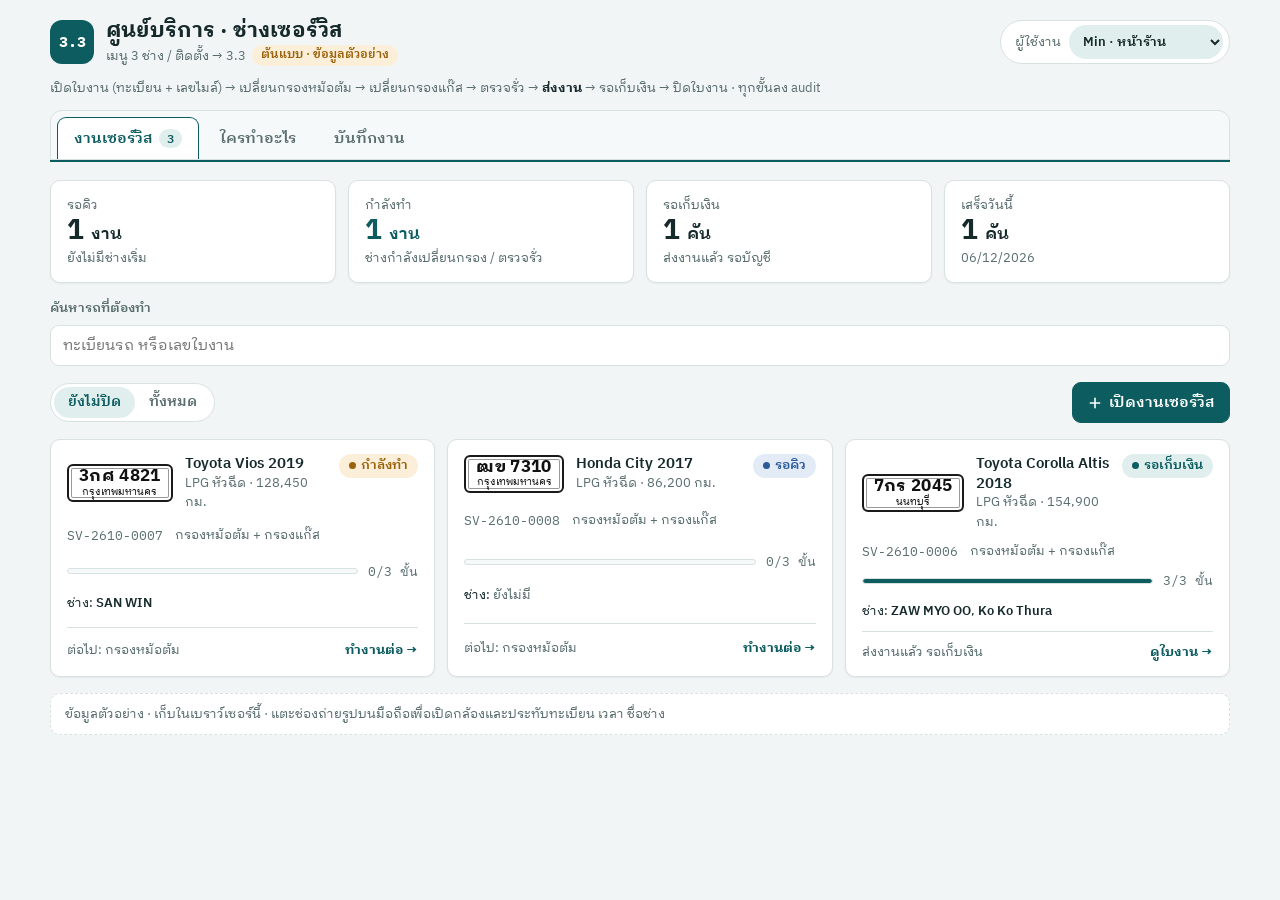
==== commit 7c34a70e: "Deploy round-1 prototype as main page + DEV service module under /app/" ====
--- a/index.html
+++ b/index.html
@@ -1,25 +1,881 @@
 <!doctype html>
 <html lang="th">
 <head>
-  <meta charset="utf-8">
-  <meta name="viewport" content="width=device-width,initial-scale=1,viewport-fit=cover">
-  <meta name="theme-color" content="#0c5c60">
-  <meta name="referrer" content="no-referrer">
-  <title>ศูนย์บริการช่างเซอร์วิส · HTG</title>
-  <script type="module" crossorigin src="./assets/index-DwOxYAgP.js"></script>
-  <link rel="stylesheet" crossorigin href="./assets/index-CuP7FvRk.css">
+<meta charset="utf-8">
+<meta name="viewport" content="width=device-width,initial-scale=1,viewport-fit=cover">
+<style>[hidden]{display:none!important}body{margin:0}img{max-width:100%}</style>
 </head>
 <body>
-  <div class="wrap">
-    <header class="top">
-      <div class="brand"><div class="mod">3.3</div><div><h1>ศูนย์บริการ · ช่างเซอร์วิส</h1><p class="sub"><span class="desktop-context">เมนู 3 ช่าง / ติดตั้ง → 3.3</span> <span class="tag">บันทึกข้อมูลกลาง</span> <span id="environment"></span></p></div></div>
-      <div id="identity" class="identity"></div>
-    </header>
-    <p class="flow">เปิดใบงาน (ทะเบียน + เลขไมล์) → เปลี่ยนกรองหม้อต้ม → เปลี่ยนกรองแก๊ส → ตรวจรั่ว → <b>ส่งงาน</b> → รอเชื่อม ERP → ปิดงานบริการ · ทุกขั้นลง audit</p>
-    <nav id="tabs" class="tabs" aria-label="มุมมอง" hidden></nav>
-    <main id="app" aria-live="polite"><p class="empty">กำลังโหลด…</p></main>
-  </div>
-  <dialog id="modal" class="modal"></dialog>
-  <div id="toast" role="status" hidden></div>
+<title>ศูนย์บริการช่างเซอร์วิส</title>
+<link rel="preconnect" href="https://fonts.googleapis.com">
+<link rel="preconnect" href="https://fonts.gstatic.com" crossorigin>
+<link rel="stylesheet" href="https://fonts.googleapis.com/css2?family=IBM+Plex+Mono:wght@400;600&family=IBM+Plex+Sans+Thai+Looped:wght@400;500;600;700&display=swap">
+<style>
+/* Layout: ERP module shell (same family as 3.1) — header + flow line + tabs; job list → job detail (steps column + handoff side column) */
+:root{
+  --bg:#f2f5f5; --surface:#ffffff; --surface-2:#f6f9f9; --ink:#162a2c; --muted:#5a6e70; --line:#d8e2e1;
+  --accent:#0c5c60; --accent-ink:#ffffff; --accent-soft:#e0efed;
+  --ok:#1b7a45; --ok-soft:#e2f2e8; --warn:#9a620c; --warn-soft:#fbefd9; --bad:#b0352a; --bad-soft:#fbe4e1; --info:#2c5b99; --info-soft:#e3ebf7;
+  --plate-bg:#ffffff; --plate-ink:#111111; --plate-edge:#1a1a1a;
+  --shadow:0 1px 2px rgba(16,40,42,.06);
+  --font:"IBM Plex Sans Thai Looped","Noto Sans Thai",Tahoma,sans-serif;
+  --mono:"IBM Plex Mono",ui-monospace,Menlo,Consolas,monospace;
+  --r:10px;
+}
+@media (prefers-color-scheme: dark){ :root:not([data-theme="light"]){
+  --bg:#0e1617; --surface:#152022; --surface-2:#1a282a; --ink:#e1ebea; --muted:#93a7a8; --line:#27393b;
+  --accent:#55b3ad; --accent-ink:#082022; --accent-soft:#173335;
+  --ok:#4fc386; --ok-soft:#163224; --warn:#e3aa50; --warn-soft:#3a2c13; --bad:#f17d70; --bad-soft:#3d1c19; --info:#86aee8; --info-soft:#1a2a40;
+  --plate-bg:#ffffff; --plate-ink:#111111; --plate-edge:#000000;
+  --shadow:none; color-scheme:dark;
+}}
+:root[data-theme="dark"]{
+  --bg:#0e1617; --surface:#152022; --surface-2:#1a282a; --ink:#e1ebea; --muted:#93a7a8; --line:#27393b;
+  --accent:#55b3ad; --accent-ink:#082022; --accent-soft:#173335;
+  --ok:#4fc386; --ok-soft:#163224; --warn:#e3aa50; --warn-soft:#3a2c13; --bad:#f17d70; --bad-soft:#3d1c19; --info:#86aee8; --info-soft:#1a2a40;
+  --plate-bg:#ffffff; --plate-ink:#111111; --plate-edge:#000000;
+  --shadow:none; color-scheme:dark;
+}
+*{box-sizing:border-box}
+body{background:var(--bg);color:var(--ink);font-family:var(--font);font-size:15px;line-height:1.55;padding-inline:16px;padding-block:0 48px}
+.wrap{max-width:1180px;margin:0 auto}
+h1,h2,h3{margin:0;line-height:1.3;text-wrap:balance}
+p{margin:0}
+button,input,select{font:inherit;color:inherit}
+button{cursor:pointer}
+:focus-visible{outline:2px solid var(--accent);outline-offset:2px}
+.mono{font-family:var(--mono);font-variant-numeric:tabular-nums}
+.vh{position:absolute;width:1px;height:1px;opacity:0;overflow:hidden;clip:rect(0 0 0 0)}
+
+/* header */
+.top{display:flex;flex-wrap:wrap;align-items:center;justify-content:space-between;gap:12px;padding-block:18px 10px}
+.brand{display:flex;align-items:center;gap:12px;min-width:0}
+.mod{display:grid;place-items:center;width:44px;height:44px;border-radius:12px;background:var(--accent);color:var(--accent-ink);font-weight:700;font-family:var(--mono);font-size:15px;flex:none}
+.brand h1{font-size:21px;font-weight:700}
+.sub{color:var(--muted);font-size:13px;display:flex;flex-wrap:wrap;gap:6px;align-items:center}
+.tag{background:var(--warn-soft);color:var(--warn);border-radius:999px;padding:1px 9px;font-size:12px;font-weight:600}
+.who{display:flex;align-items:center;gap:8px;font-size:13px;color:var(--muted);background:var(--surface);border:1px solid var(--line);border-radius:999px;padding:4px 6px 4px 14px}
+.who select{border:0;background:var(--accent-soft);color:var(--ink);border-radius:999px;padding:5px 10px;font-weight:600}
+.flow{font-size:13px;color:var(--muted);padding-block:2px 12px}
+.flow b{color:var(--ink)}
+.tabs{display:flex;gap:4px;background:var(--surface-2);border:1px solid var(--line);border-radius:12px 12px 0 0;padding:6px 6px 0;overflow-x:auto}
+.tabs button{border:1px solid transparent;border-bottom:0;background:none;padding:9px 16px;border-radius:9px 9px 0 0;color:var(--muted);font-weight:600;white-space:nowrap;display:flex;gap:6px;align-items:center}
+.tabs button[aria-selected="true"]{background:var(--surface);border-color:var(--accent);color:var(--accent);box-shadow:0 2px 0 var(--surface)}
+.count{background:var(--accent-soft);color:var(--accent);border-radius:999px;font-size:12px;padding:0 8px;font-family:var(--mono)}
+main{border-top:2px solid var(--accent);padding-top:18px;display:grid;gap:16px}
+.note{font-size:13px;color:var(--muted);background:var(--surface);border:1px dashed var(--line);border-radius:var(--r);padding:10px 14px}
+.note b{color:var(--ink)}
+.banner-bad{background:var(--bad-soft);color:var(--bad);border-radius:var(--r);padding:10px 14px;font-size:13px}
+
+/* kpis */
+.kpis{display:grid;grid-template-columns:repeat(auto-fit,minmax(min(170px,100%),1fr));gap:12px}
+.kpi{background:var(--surface);border:1px solid var(--line);border-radius:var(--r);padding:14px 16px;box-shadow:var(--shadow)}
+.kpi .k{font-size:13px;color:var(--muted)}
+.kpi .v{font-size:28px;font-weight:700;line-height:1.2;font-variant-numeric:tabular-nums}
+.kpi .v small{font-size:17px;font-weight:600}
+.kpi .d{font-size:12.5px;color:var(--muted)}
+.kpi.hl .v{color:var(--accent)}
+
+.toolbar{display:flex;flex-wrap:wrap;gap:10px;align-items:center;justify-content:space-between}
+.seg{display:inline-flex;border:1px solid var(--line);border-radius:999px;background:var(--surface);padding:3px}
+.seg button{border:0;background:none;border-radius:999px;padding:5px 14px;font-size:13.5px;color:var(--muted);font-weight:600}
+.seg button[aria-pressed="true"]{background:var(--accent-soft);color:var(--accent)}
+.btn{border:1px solid var(--line);background:var(--surface);border-radius:9px;padding:8px 14px;font-weight:600;display:inline-flex;align-items:center;gap:6px;min-height:40px}
+.btn:hover{border-color:var(--accent)}
+.btn.primary{background:var(--accent);border-color:var(--accent);color:var(--accent-ink)}
+.btn.primary:hover{filter:brightness(1.08)}
+.btn:disabled{opacity:.45;cursor:not-allowed;filter:none}
+.btn.sm{min-height:32px;padding:4px 10px;font-size:13px}
+.btn.ghost{background:none;border-color:transparent;color:var(--accent);padding-inline:6px}
+.btn.danger{color:var(--bad);border-color:var(--bad)}
+.link{border:0;background:none;padding:0;color:var(--accent);font-weight:600;text-decoration:underline;text-underline-offset:2px}
+
+/* plate */
+.plate{display:inline-flex;flex-direction:column;align-items:center;background:var(--plate-bg);color:var(--plate-ink);border:2px solid var(--plate-edge);border-radius:6px;padding:1px 10px 2px;line-height:1.15;flex:none;box-shadow:inset 0 0 0 2px #fff,inset 0 0 0 3px #999}
+.plate .n{font-weight:700;font-size:17px;letter-spacing:.02em;white-space:nowrap}
+.plate .p{font-size:10px;white-space:nowrap}
+.plate.lg .n{font-size:24px}.plate.lg .p{font-size:12px}
+.plate.sm{padding:0 7px 1px;border-width:1.5px}.plate.sm .n{font-size:13.5px}.plate.sm .p{font-size:8.5px}
+
+/* pills */
+.pill{display:inline-flex;align-items:center;gap:5px;border-radius:999px;padding:2px 10px;font-size:12.5px;font-weight:600;white-space:nowrap;flex:none}
+.pill::before{content:"";width:7px;height:7px;border-radius:50%;background:currentColor}
+.p-ok{background:var(--ok-soft);color:var(--ok)}.p-warn{background:var(--warn-soft);color:var(--warn)}.p-bad{background:var(--bad-soft);color:var(--bad)}
+.p-info{background:var(--info-soft);color:var(--info)}.p-accent{background:var(--accent-soft);color:var(--accent)}.p-muted{background:var(--surface-2);color:var(--muted);border:1px solid var(--line)}
+
+/* job cards */
+.jobgrid{display:grid;grid-template-columns:repeat(auto-fill,minmax(min(330px,100%),1fr));gap:12px}
+.jobcard{all:unset;box-sizing:border-box;cursor:pointer;background:var(--surface);border:1px solid var(--line);border-radius:var(--r);padding:14px 16px;display:grid;gap:10px;box-shadow:var(--shadow);min-width:0}
+.jobcard:hover{border-color:var(--accent)}
+.jobcard:focus-visible{outline:2px solid var(--accent);outline-offset:2px}
+.jc-top{display:flex;gap:12px;align-items:flex-start;justify-content:space-between}
+.jc-car{display:flex;gap:12px;align-items:center;min-width:0}
+.jc-car .t{font-weight:600;line-height:1.3}
+.jc-car .s{font-size:12.5px;color:var(--muted)}
+.meta{font-size:12.5px;color:var(--muted);display:flex;flex-wrap:wrap;gap:4px 12px}
+.prog{display:flex;align-items:center;gap:10px;font-size:12.5px;color:var(--muted)}
+.bar{flex:1;height:6px;border-radius:999px;background:var(--surface-2);border:1px solid var(--line);overflow:hidden}
+.bar i{display:block;height:100%;background:var(--accent);border-radius:999px}
+.techs{font-size:13px}
+.techs b{font-weight:600}
+.empty{color:var(--muted);text-align:center;padding:28px;background:var(--surface);border:1px dashed var(--line);border-radius:var(--r)}
+
+/* detail */
+.back{align-self:start;justify-self:start}
+.jobhead{background:var(--surface);border:1px solid var(--line);border-radius:var(--r);padding:16px;display:flex;flex-wrap:wrap;gap:14px 20px;align-items:center;box-shadow:var(--shadow)}
+.jh-main{flex:1;min-width:220px;display:grid;gap:2px}
+.jh-main .t{font-size:18px;font-weight:700}
+.jh-main .meta{font-size:13px}
+.detail{display:grid;gap:16px;grid-template-columns:minmax(0,1fr)}
+@media (min-width:980px){.detail{grid-template-columns:minmax(0,1fr) 340px;align-items:start}}
+.steps{display:grid;gap:12px;min-width:0}
+.step{background:var(--surface);border:1px solid var(--line);border-radius:var(--r);padding:14px 16px;display:grid;gap:12px;box-shadow:var(--shadow);min-width:0}
+.step.s-active{border-color:var(--warn)}
+.step.s-done{border-color:color-mix(in srgb,var(--ok) 45%,var(--line))}
+.step.s-locked{opacity:.62}
+.step-h{display:flex;gap:12px;align-items:flex-start}
+.stepno{display:grid;place-items:center;width:30px;height:30px;border-radius:50%;background:var(--surface-2);border:1px solid var(--line);font-family:var(--mono);font-weight:600;flex:none}
+.s-done .stepno{background:var(--ok);border-color:var(--ok);color:var(--surface)}
+.s-active .stepno{background:var(--warn-soft);border-color:var(--warn);color:var(--warn)}
+.step-t{flex:1;min-width:0}
+.step-t h3{font-size:16.5px;font-weight:700}
+.hint{font-size:13px;color:var(--muted)}
+.slots{display:grid;grid-template-columns:repeat(2,minmax(0,1fr));gap:10px}
+.slot{position:relative;border-radius:9px;aspect-ratio:4/3;max-width:100%;overflow:hidden;background:var(--surface-2);border:1.5px dashed var(--line);display:flex}
+label.slot.empty{cursor:pointer;flex-direction:column;align-items:center;justify-content:center;gap:6px;text-align:center;padding:10px;color:var(--accent);font-weight:600;font-size:13.5px}
+label.slot.empty:hover{border-color:var(--accent);background:var(--accent-soft)}
+label.slot.empty:focus-within{outline:2px solid var(--accent);outline-offset:2px}
+.slot.empty .req{font-size:11.5px;color:var(--muted);font-weight:500}
+.slot.missing{color:var(--muted);flex-direction:column;align-items:center;justify-content:center;font-size:13px}
+.slot.filled{border:1px solid var(--line);aspect-ratio:auto;flex-direction:column;background:var(--surface)}
+.slot .ph{display:block;width:100%;aspect-ratio:4/3;max-width:100%;border:0;padding:0;background:#111;cursor:zoom-in}
+.slot .ph img{width:100%;height:100%;object-fit:contain;display:block}
+.slot .sfoot{display:grid;gap:6px;padding:7px 8px 8px}
+.slot .cap{font-size:12px;line-height:1.35}
+.slot .cap b{display:block;font-weight:600}
+.slot .cap span{color:var(--muted)}
+.slot .acts{display:flex;gap:6px;flex-wrap:wrap}
+.slot .acts button,.slot .acts label{border:1px solid var(--line);background:var(--surface-2);color:var(--ink);border-radius:7px;padding:4px 10px;font-size:12.5px;font-weight:600;cursor:pointer;min-height:30px;display:inline-flex;align-items:center}
+.slot .acts label:focus-within{outline:2px solid var(--accent)}
+.field{display:grid;gap:6px}
+.lbl{font-size:12.5px;color:var(--muted);font-weight:600}
+.chips{display:flex;flex-wrap:wrap;gap:6px}
+.chip{border:1px solid var(--line);background:var(--surface);border-radius:999px;padding:5px 12px;font-size:13.5px;font-weight:500;min-height:34px}
+.chip[aria-pressed="true"]{background:var(--accent);border-color:var(--accent);color:var(--accent-ink);font-weight:600}
+.chip.fail[aria-pressed="true"]{background:var(--bad);border-color:var(--bad);color:#fff}
+.chip.pass[aria-pressed="true"]{background:var(--ok);border-color:var(--ok);color:#fff}
+.chip:disabled{cursor:default}
+.part{font-size:13.5px;display:flex;flex-wrap:wrap;gap:4px 10px;align-items:center}
+.code{font-family:var(--mono);font-size:12px;background:var(--surface-2);border:1px solid var(--line);border-radius:5px;padding:0 6px;color:var(--muted)}
+.foot{border-top:1px solid var(--line);padding-top:10px;display:flex;flex-wrap:wrap;gap:8px 12px;align-items:center;justify-content:space-between;font-size:13.5px}
+.foot .miss{color:var(--warn)}
+.foot.done{color:var(--ok)}
+.foot.done span{color:var(--ink)}
+.foot.locked{color:var(--muted)}
+.warnbox{background:var(--bad-soft);color:var(--bad);border-radius:8px;padding:8px 12px;font-size:13px}
+.submit{background:var(--surface);border:1px solid var(--line);border-radius:var(--r);padding:14px 16px;display:flex;flex-wrap:wrap;gap:10px 16px;align-items:center;justify-content:space-between}
+.submit.ready{border-color:var(--accent);background:var(--accent-soft)}
+.submit p{font-size:14px}
+
+.side{display:grid;gap:12px;min-width:0}
+.card{background:var(--surface);border:1px solid var(--line);border-radius:var(--r);padding:14px 16px;display:grid;gap:10px;box-shadow:var(--shadow);min-width:0}
+.card h2{font-size:15px;font-weight:700}
+.card h2 small{font-weight:500;color:var(--muted);font-size:12.5px}
+.hand{list-style:none;margin:0;padding:0;display:grid;gap:9px}
+.hand li{display:grid;grid-template-columns:92px minmax(0,1fr);gap:8px;font-size:13px}
+.dept{font-family:var(--mono);font-size:11.5px;font-weight:600;color:var(--accent);background:var(--accent-soft);border-radius:6px;padding:2px 6px;align-self:start;text-align:center}
+.hand .st{display:block;font-size:12px;color:var(--muted)}
+.hand .st.sent{color:var(--ok)}
+.mini{list-style:none;margin:0;padding:0;display:grid;gap:8px;font-size:12.5px}
+.mini li{display:grid;gap:1px;border-left:2px solid var(--line);padding-left:10px}
+.mini .w{color:var(--muted);font-family:var(--mono);font-size:11.5px}
+
+/* tables */
+.tbl{overflow-x:auto;border:1px solid var(--line);border-radius:var(--r);background:var(--surface)}
+table{border-collapse:collapse;width:100%;font-size:13.5px}
+th{font-size:12.5px;color:var(--muted);font-weight:600;text-align:left;background:var(--surface-2)}
+th,td{padding:9px 12px;border-bottom:1px solid var(--line);vertical-align:middle;white-space:nowrap}
+td.wrap{white-space:normal;min-width:220px}
+tr:last-child td{border-bottom:0}
+td.num,th.num{text-align:right;font-variant-numeric:tabular-nums}
+.thumbs{display:flex;gap:4px}
+.thumbs button{border:1px solid var(--line);padding:0;border-radius:5px;overflow:hidden;width:44px;height:33px;background:var(--surface-2)}
+.thumbs img{width:100%;height:100%;object-fit:cover;display:block}
+.search{border:1px solid var(--line);background:var(--surface);border-radius:9px;padding:8px 12px;min-width:0;width:min(360px,100%)}
+.sec-h{display:flex;flex-wrap:wrap;gap:8px 14px;align-items:center;justify-content:space-between}
+.sec-h h2{font-size:16px}
+.sec-h p{font-size:12.5px;color:var(--muted)}
+
+/* overlay */
+#overlay{position:fixed;inset:0;z-index:50;display:grid;place-items:center;padding:16px}
+#overlay[hidden],#toast[hidden]{display:none}
+.ov-bg{position:absolute;inset:0;background:rgba(5,15,16,.62)}
+.modal{position:relative;background:var(--surface);border-radius:14px;width:min(560px,100%);max-height:calc(100% - 24px);overflow:auto;padding:18px;display:grid;gap:14px}
+.modal h2{font-size:18px}
+.form{display:grid;gap:12px;grid-template-columns:repeat(2,minmax(0,1fr))}
+.form .full{grid-column:1/-1}
+.form label{display:grid;gap:4px;font-size:13px;color:var(--muted);font-weight:600}
+.form input,.form select{border:1px solid var(--line);background:var(--surface-2);border-radius:8px;padding:9px 10px;color:var(--ink);font-weight:400;min-width:0}
+.form .err{grid-column:1/-1;color:var(--bad);font-size:13px}
+.mrow{display:flex;justify-content:flex-end;gap:8px;flex-wrap:wrap}
+@media (max-width:520px){.form{grid-template-columns:minmax(0,1fr)}}
+.lightbox{position:relative;width:min(900px,100%);display:grid;gap:8px}
+.lightbox img{width:100%;max-height:78vh;object-fit:contain;border-radius:10px;background:#000}
+.lightbox .lb-cap{color:#fff;font-size:13.5px;display:flex;justify-content:space-between;gap:10px;align-items:center;flex-wrap:wrap}
+.lightbox .lb-cap .btn{color:var(--ink)}
+#toast{position:fixed;left:50%;transform:translateX(-50%);bottom:calc(18px + env(safe-area-inset-bottom,0px));background:var(--ink);color:var(--bg);padding:9px 16px;border-radius:999px;font-size:13.5px;z-index:60;max-width:calc(100% - 32px)}
+.confirm{display:flex;flex-wrap:wrap;gap:8px;align-items:center;font-size:13px}
+@media (prefers-reduced-motion:no-preference){.jobcard,.btn,.chip{transition:border-color .15s,background-color .15s}}
+@media (max-width:560px){.brand h1{font-size:18px}.jobhead{padding:14px}.plate.lg .n{font-size:20px}}
+
+/* Technician workspace: one task at a time, with controls in thumb reach. */
+.mobile-only{display:none}
+.job-search{display:grid;gap:6px}
+.job-search .search{width:100%}
+.jc-next{display:flex;align-items:center;justify-content:space-between;gap:12px;border-top:1px solid var(--line);padding-top:10px;font-size:13px}
+.jc-next span{color:var(--muted)}
+.jc-next b{color:var(--accent);white-space:nowrap}
+.job-extra{width:100%;border-top:1px solid var(--line);padding-top:8px;font-size:13px;color:var(--muted)}
+.job-extra summary{cursor:pointer;font-weight:600}
+.job-extra .meta{padding-top:8px}
+.step-work{display:grid;gap:12px}
+.step-tools{display:flex;gap:10px;align-items:center;justify-content:space-between}
+.step-tools .hint{flex:1}
+.step-tools button{flex:none}
+.technician-quick select{width:100%;min-height:48px;border:1px solid var(--line);border-radius:9px;background:var(--surface);padding:10px;font-size:16px}
+.work-progress{border:1px solid var(--line);border-radius:12px;background:var(--surface);padding:12px}
+.work-progress .prog{margin-bottom:12px}
+.work-identity{display:flex;align-items:center;justify-content:space-between;gap:10px;margin-bottom:8px;font-size:12px;color:var(--muted)}
+.work-identity strong{font-size:18px;color:var(--ink)}
+.stepnav{display:grid;grid-template-columns:repeat(3,minmax(0,1fr));gap:6px}
+.stepnav button{display:grid;justify-items:center;gap:5px;border:1px solid var(--line);border-radius:9px;background:var(--surface-2);color:var(--muted);padding:10px 4px;min-height:66px;font-size:12px;font-weight:600}
+.stepnav button[aria-pressed="true"]{border:2px solid var(--accent);padding:9px 3px;background:var(--accent-soft);color:var(--accent)}
+.stepnav .finished{color:var(--ok)}
+.stepnav .stepno{width:24px;height:24px;font-size:12px}
+.mobile-workbar{position:fixed;left:0;right:0;bottom:calc(66px + env(safe-area-inset-bottom,0px));z-index:25;background:var(--surface);border-top:1px solid var(--line);padding:10px 14px;box-shadow:0 -4px 18px rgba(16,40,42,.08)}
+.mobile-workbar p{font-size:12px;color:var(--muted);margin-bottom:6px}
+.mobile-workbar .btn{width:100%;justify-content:center;font-size:16px;min-height:50px}
+.mobile-more{border:1px solid var(--line);border-radius:10px;background:var(--surface);padding:12px}
+.mobile-more summary{min-height:28px;cursor:pointer;color:var(--muted);font-size:14px;font-weight:600}
+.mobile-more .side{margin-top:12px}
+.task-checklist{display:flex;flex-wrap:wrap;gap:6px}
+.task-checklist span{font-size:12px;padding:4px 9px;border-radius:6px;background:var(--surface-2);color:var(--muted)}
+.task-checklist .complete{background:var(--ok-soft);color:var(--ok)}
+@media (max-width:640px){
+  body{padding-inline:12px;padding-bottom:calc(86px + env(safe-area-inset-bottom,0px));font-size:16px}
+  body:has(.mobile-workbar){padding-bottom:calc(196px + env(safe-area-inset-bottom,0px))}
+  .mobile-only{display:block}
+  .desktop-only,.flow,.sub .desktop-context{display:none!important}
+  .top{gap:10px;padding:12px 0}
+  .brand h1{font-size:18px}.mod{width:36px;height:36px;border-radius:10px}
+  .brand{gap:9px}.sub{margin-top:4px}.tag{font-size:11px}
+  .who{width:100%;border-radius:10px;padding:5px 10px;font-size:13px}
+  .who select{flex:1;min-width:0;min-height:44px;font-size:16px;background:var(--surface);border-radius:7px;padding:6px 8px}
+  .tabs{position:fixed;z-index:30;left:0;right:0;bottom:0;display:grid;grid-template-columns:repeat(3,minmax(0,1fr));gap:4px;height:calc(66px + env(safe-area-inset-bottom,0px));padding:8px 10px calc(8px + env(safe-area-inset-bottom,0px));border-radius:0;border:0;border-top:1px solid var(--line);background:var(--surface);overflow:visible}
+  .tabs button{justify-content:center;padding:7px 4px;min-width:0;min-height:48px;border:0;border-radius:9px;font-size:13px;gap:4px;white-space:normal}
+  .tabs button[aria-selected="true"]{background:var(--accent-soft);box-shadow:none}
+  .count{padding:0 5px;font-size:11px}
+  main{padding-top:12px;gap:12px;border-top:0}
+  .kpis{grid-template-columns:repeat(4,minmax(0,1fr));gap:6px}
+  .kpi{padding:9px 5px;text-align:center;border-radius:9px}
+  .kpi .k{font-size:11px;white-space:nowrap}.kpi .v{font-size:23px;margin-top:3px}.kpi .v small,.kpi .d{display:none}
+  .demo-note{font-size:12px;padding:7px 10px}
+  .demo-note .demo-long{display:none}
+  .toolbar{gap:10px}.seg{width:100%;display:flex;border-radius:10px;gap:3px}
+  .seg button{flex:1;min-height:46px;padding:7px 5px;border-radius:7px;font-size:13px}
+  .toolbar>.btn{width:100%;justify-content:center}
+  .search,.form input,.form select{font-size:16px;min-height:48px}
+  .job-search .lbl{font-size:14px;color:var(--ink)}
+  .jobgrid{gap:10px;grid-template-columns:minmax(0,1fr)}
+  .jobcard{padding:14px;gap:9px;border-radius:12px}
+  .jc-top{display:grid;grid-template-columns:minmax(0,1fr) auto;gap:10px;align-items:start}
+  .jc-car{display:grid;gap:8px;justify-items:start}.jc-car .t{font-size:14px}.jc-car .s{font-size:12px}
+  .jobcard .plate .n{font-size:23px}.jobcard .plate .p{font-size:11px}.jobcard .plate{padding:4px 12px}
+  .jobcard .meta{font-size:11px}.jobcard .meta span:last-child{display:none}
+  .jc-next{font-size:13px}.jc-next span{max-width:70%}.jc-next b{padding:7px 10px;background:var(--accent-soft);border-radius:7px}
+  .btn,.btn.sm,.chip,.slot .acts label,.slot .acts button,.back{min-height:48px}
+  .back{padding:4px 0;font-size:14px;min-height:40px}
+  .jobhead{display:grid;grid-template-columns:auto minmax(0,1fr);gap:10px;padding:12px;border-radius:12px}
+  .jobhead>.pill{grid-column:1/-1;justify-self:start}.jobhead .plate.lg .n{font-size:22px}.jobhead .plate.lg .p{font-size:11px}
+  .jh-main{min-width:0;gap:3px}.jh-main .t{font-size:14px}.jh-main .meta{font-size:12px}
+  .job-extra{grid-column:1/-1;font-size:12px}.job-extra summary{padding:4px 0}
+  .detail{gap:12px}.steps{gap:12px}
+  .step{padding:14px;border-radius:12px}.step:not(.is-current){display:none}
+  .step-h{gap:9px;flex-wrap:wrap}.step-t{min-width:170px}.step-t h3{font-size:18px}
+  .step-h>.pill{display:none}.step-t .hint{font-size:13px;line-height:1.6}
+  .slots{gap:9px}.slot.empty{min-height:126px;aspect-ratio:auto}
+  label.slot.empty{font-size:14px;padding:10px 7px;border-color:var(--accent);background:var(--accent-soft)}
+  label.slot.empty svg{width:30px;height:30px}.slot.empty .req{font-size:12px}
+  .slot .sfoot{padding:8px}.slot .acts label{width:100%;justify-content:center;font-size:14px}
+  .step-tools{align-items:flex-start}.step-tools .btn{font-size:14px}
+  .part{font-size:13px}.part .code{display:none}.lbl{font-size:14px}
+  .result-choices{display:grid;grid-template-columns:1fr 1fr;gap:8px}
+  .result-choices .chip{border-radius:9px;font-size:16px;min-height:52px}
+  .technician-quick{display:grid;gap:8px}.technician-quick .btn{justify-content:center;font-size:14px}
+  .foot{gap:10px;font-size:13px}.foot>.btn{width:100%;justify-content:center;font-size:15px}
+  .foot.done{display:grid}.step .foot:not(.done)>.btn{display:none}
+  .submit{font-size:13px;padding:12px}.submit:not(.job-sent){display:none}
+  .detail>.side{display:none}
+  #toast{bottom:calc(180px + env(safe-area-inset-bottom,0px));border-radius:10px;font-size:13px}
+  #overlay{padding:12px}.modal{padding:16px}.mrow{display:grid;grid-template-columns:1fr 1fr;width:100%}.mrow .btn{justify-content:center}
+}
+</style>
+
+<div class="wrap">
+  <header class="top">
+    <div class="brand">
+      <span class="mod">3.3</span>
+      <div>
+        <h1>ศูนย์บริการ · ช่างเซอร์วิส</h1>
+        <p class="sub"><span class="desktop-context">เมนู 3 ช่าง / ติดตั้ง → 3.3</span> <span class="tag">ต้นแบบ · ข้อมูลตัวอย่าง</span></p>
+      </div>
+    </div>
+    <label class="who" for="user">ผู้ใช้งาน <select id="user"></select></label>
+  </header>
+  <p class="flow">เปิดใบงาน (ทะเบียน + เลขไมล์) → เปลี่ยนกรองหม้อต้ม → เปลี่ยนกรองแก๊ส → ตรวจรั่ว → <b>ส่งงาน</b> → รอเก็บเงิน → ปิดใบงาน · ทุกขั้นลง audit</p>
+  <nav class="tabs" role="tablist" aria-label="มุมมอง">
+    <button type="button" role="tab" data-tab="jobs" id="tab-jobs">งานเซอร์วิส <span class="count" id="cnt-jobs">0</span></button>
+    <button type="button" role="tab" data-tab="history" id="tab-history">ใครทำอะไร</button>
+    <button type="button" role="tab" data-tab="audit" id="tab-audit">บันทึกงาน</button>
+  </nav>
+  <main id="app"></main>
+</div>
+<div id="overlay" hidden></div>
+<div id="toast" role="status" aria-live="polite" hidden></div>
+
+<script>
+(function(){
+"use strict";
+const FONT='"IBM Plex Sans Thai Looped","Noto Sans Thai",Tahoma,sans-serif';
+const NEXT_KM=20000, NEXT_MONTHS=12;
+
+/* ---------- master data (ระบบจริงดึงจาก Supabase) ---------- */
+const TECHS=[
+  {id:'htet',name:'HTET AUNG'},{id:'koko',name:'Ko Ko Thura'},{id:'sanwin',name:'SAN WIN'},
+  {id:'thein',name:'THEIN THAN'},{id:'zaw',name:'ZAW MYO OO'}
+];
+const USERS=[{id:'min',name:'Min',dept:'Sales (หน้าร้าน)'}].concat(TECHS.map(t=>({id:t.id,name:t.name,dept:'Production'})));
+const STEP_LIB={
+  reducer:{name:'เปลี่ยนกรองหม้อต้ม',hint:'ปิดวาล์วถัง เดินเครื่องจนแก๊สในสายหมดก่อนถอด ถ่ายตัวเก่าก่อนถอด และถ่ายตัวใหม่หลังขันแน่นแล้ว',
+    slots:[{k:'old',label:'ตัวเก่า (ก่อนถอด)'},{k:'new',label:'ตัวใหม่ (ติดตั้งแล้ว)'}],part:{sku:'FLT-RED-01',name:'ไส้กรองหม้อต้ม',qty:1}},
+  gas:{name:'เปลี่ยนกรองแก๊ส',hint:'ดูลูกศรบนตัวกรองให้ตรงกับทิศทางแก๊สไหล ถ่ายตัวเก่าก่อนถอด และถ่ายตัวใหม่หลังประกอบ',
+    slots:[{k:'old',label:'ตัวเก่า (ก่อนถอด)'},{k:'new',label:'ตัวใหม่ (ติดตั้งแล้ว)'}],part:{sku:'FLT-GAS-01',name:'ไส้กรองแก๊ส',qty:1}},
+  leak:{name:'ตรวจรั่วหลังเปลี่ยน',hint:'เปิดวาล์ว สตาร์ทเครื่อง แล้วตรวจทุกข้อต่อที่ถอดด้วยน้ำสบู่หรือเครื่องตรวจแก๊ส',
+    slots:[{k:'test',label:'ขณะตรวจรั่ว'}],result:true}
+};
+const TEMPLATES={
+  pm:{name:'กรองหม้อต้ม + กรองแก๊ส',steps:['reducer','gas','leak']}
+};
+const STATUS={queue:{t:'รอคิว',c:'info'},doing:{t:'กำลังทำ',c:'warn'},billing:{t:'รอเก็บเงิน',c:'accent'},closed:{t:'ปิดใบงาน',c:'ok'}};
+
+/* ---------- helpers ---------- */
+const dtf=new Intl.DateTimeFormat('en-GB',{timeZone:'Asia/Bangkok',day:'2-digit',month:'2-digit',year:'numeric',hour:'2-digit',minute:'2-digit',hourCycle:'h23'});
+function fmt(ts){if(!ts)return '—';const p={};dtf.formatToParts(new Date(ts)).forEach(x=>p[x.type]=x.value);return p.day+'/'+p.month+'/'+p.year+' '+p.hour+':'+p.minute;}
+function fmtDate(ts){return fmt(ts).slice(0,10);}
+function fmtTime(ts){return fmt(ts).slice(11);}
+function km(n){return Number(n||0).toLocaleString('en-US');}
+function esc(s){return String(s==null?'':s).replace(/[&<>"']/g,c=>({'&':'&amp;','<':'&lt;','>':'&gt;','"':'&quot;',"'":'&#39;'}[c]));}
+function userName(id){const u=USERS.find(x=>x.id===id);return u?u.name:(id||'—');}
+function userDept(id){const u=USERS.find(x=>x.id===id);return u?u.dept:'ระบบ';}
+function isTech(id){return TECHS.some(t=>t.id===id);}
+function mkSteps(tpl){return TEMPLATES[tpl].steps.map(k=>({key:k,tech:null,photos:{},result:null,doneAt:null,doneBy:null}));}
+function addMonths(ts,n){const d=new Date(ts);d.setMonth(d.getMonth()+n);return d.getTime();}
+function plate(job,size){return '<span class="plate'+(size?' '+size:'')+'"><span class="n">'+esc(job.plate)+'</span><span class="p">'+esc(job.province)+'</span></span>';}
+function pill(c,t){return '<span class="pill p-'+c+'">'+esc(t)+'</span>';}
+
+/* ---------- storage (ต้นแบบ: เก็บในเบราว์เซอร์นี้เท่านั้น) ---------- */
+const KEY='htg-service-proto-v2', UIKEY='htg-service-ui-v2';
+let storageFull=false;
+function load(){try{const s=localStorage.getItem(KEY);return s?JSON.parse(s):null;}catch(e){return null;}}
+function save(){try{localStorage.setItem(KEY,JSON.stringify(state));storageFull=false;}catch(e){storageFull=true;}}
+const ui={tab:'jobs',jobId:null,user:'min',filter:'open',jq:'',step:0,q:'',aq:'',overlay:null,confirmReset:false};
+try{const u=JSON.parse(localStorage.getItem(UIKEY)||'{}');if(u.user&&USERS.some(x=>x.id===u.user))ui.user=u.user;if(u.tab)ui.tab=u.tab;}catch(e){}
+function persistUi(){try{localStorage.setItem(UIKEY,JSON.stringify({user:ui.user,tab:ui.tab}));}catch(e){}}
+
+function seed(){
+  const now=Date.now(),m=60000,h=60*m,d=24*h;
+  const P=(by,at)=>({ph:true,by,at});
+  const S=(key,tech,photos,doneAt,result)=>({key,tech,photos,result:result||null,doneAt:doneAt||null,doneBy:doneAt?tech:null});
+  const jobs=[
+    {id:'SV-2610-0008',plate:'ฒข 7310',province:'กรุงเทพมหานคร',car:'Honda City 2017',gas:'LPG หัวฉีด',km:86200,customer:'คุณวิไลวรรณ ส. (ตัวอย่าง)',tpl:'pm',status:'queue',openedAt:now-25*m,openedBy:'min',steps:mkSteps('pm')},
+    {id:'SV-2610-0007',plate:'3กศ 4821',province:'กรุงเทพมหานคร',car:'Toyota Vios 2019',gas:'LPG หัวฉีด',km:128450,customer:'คุณสมชาย ก. (ตัวอย่าง)',tpl:'pm',status:'doing',openedAt:now-60*m,openedBy:'min',steps:[
+      S('reducer','sanwin',{old:P('sanwin',now-22*m)}),
+      S('gas',null,{}),S('leak',null,{})]},
+    {id:'SV-2610-0006',plate:'7กร 2045',province:'นนทบุรี',car:'Toyota Corolla Altis 2018',gas:'LPG หัวฉีด',km:154900,customer:'คุณประเสริฐ ว. (ตัวอย่าง)',tpl:'pm',status:'billing',openedAt:now-5*h,openedBy:'min',submittedAt:now-2*h-50*m,steps:[
+      S('reducer','zaw',{old:P('zaw',now-4*h-30*m),new:P('zaw',now-4*h-6*m)},now-4*h-4*m),
+      S('gas','koko',{old:P('koko',now-3*h-55*m),new:P('koko',now-3*h-35*m)},now-3*h-33*m),
+      S('leak','koko',{test:P('koko',now-3*h-15*m)},now-3*h-10*m,'pass')]},
+    {id:'SV-2610-0005',plate:'งท 8812',province:'ชลบุรี',car:'Nissan Almera 2016',gas:'LPG หัวฉีด',km:97310,customer:'คุณอรุณี พ. (ตัวอย่าง)',tpl:'pm',status:'closed',openedAt:now-d-6*h,openedBy:'min',submittedAt:now-d-4*h,closedAt:now-d-3*h-40*m,steps:[
+      S('reducer','thein',{old:P('thein',now-d-5*h-40*m),new:P('thein',now-d-5*h-22*m)},now-d-5*h-20*m),
+      S('gas','thein',{old:P('thein',now-d-5*h-10*m),new:P('thein',now-d-4*h-55*m)},now-d-4*h-52*m),
+      S('leak','thein',{test:P('thein',now-d-4*h-30*m)},now-d-4*h-25*m,'pass')]},
+    {id:'SV-2610-0004',plate:'70-4518',province:'สมุทรปราการ',car:'Hino 500 รถบรรทุก 10 ล้อ',gas:'LNG',km:412300,customer:'บจก. ตัวอย่างโลจิสติกส์',tpl:'pm',status:'closed',openedAt:now-3*d-7*h,openedBy:'min',submittedAt:now-3*d-4*h,closedAt:now-3*d-2*h,steps:[
+      S('reducer','htet',{old:P('htet',now-3*d-6*h-40*m),new:P('htet',now-3*d-6*h-15*m)},now-3*d-6*h-12*m),
+      S('gas','htet',{old:P('htet',now-3*d-6*h-5*m),new:P('htet',now-3*d-5*h-20*m)},now-3*d-5*h-15*m),
+      S('leak','htet',{test:P('htet',now-3*d-4*h-40*m)},now-3*d-4*h-30*m,'pass')]}
+  ];
+  const audit=[];
+  const A=(at,by,action,job,detail,dept)=>audit.push({at,by,dept:dept||userDept(by),action,job,detail});
+  jobs.slice().reverse().forEach(j=>{
+    A(j.openedAt,j.openedBy,'เปิดใบงานเซอร์วิส',j.id,TEMPLATES[j.tpl].name+' · '+km(j.km)+' กม.');
+    j.steps.forEach(s=>{
+      Object.keys(s.photos).forEach(k=>{const sl=STEP_LIB[s.key].slots.find(x=>x.k===k);A(s.photos[k].at,s.photos[k].by,'ถ่ายรูป',j.id,STEP_LIB[s.key].name+' · '+sl.label);});
+      if(s.result)A(s.doneAt-60000,s.tech,'บันทึกผลตรวจรั่ว',j.id,'ไม่พบรั่ว');
+      if(s.doneAt)A(s.doneAt,s.doneBy,'บันทึกขั้นตอนเสร็จ',j.id,STEP_LIB[s.key].name+' · ช่าง '+userName(s.tech));
+    });
+    if(j.submittedAt)handoffLogs(j,j.submittedAt,'min').forEach(x=>audit.push(x));
+    if(j.closedAt)A(j.closedAt,'min','ปิดใบงาน',j.id,'รับเงินแล้ว','Accounting');
+  });
+  audit.sort((a,b)=>a.at-b.at).forEach((x,i)=>x.id=i+1);
+  return {v:1,seq:9,jobs,audit};
+}
+
+let state=load()||seed();
+function getJob(id){return state.jobs.find(j=>j.id===id);}
+function log(action,jobId,detail,dept,by){state.audit.push({id:state.audit.length+1,at:Date.now(),by:by||ui.user,dept:dept||userDept(by||ui.user),action,job:jobId||'',detail:detail||''});}
+
+/* ---------- business rules ---------- */
+function jobEditable(j){return j.status==='queue'||j.status==='doing';}
+function lockReason(j,i){
+  const st=j.steps[i];if(st.doneAt)return null;
+  if(st.key==='leak'&&j.steps.some(s=>s.key!=='leak'&&!s.doneAt))return 'เปลี่ยนกรองให้เสร็จทุกขั้นก่อน แล้วค่อยตรวจรั่ว';
+  return null;
+}
+function stepState(j,i){const st=j.steps[i];if(st.doneAt)return 'done';if(lockReason(j,i))return 'locked';if(st.tech||Object.keys(st.photos).length||st.result)return 'active';return 'todo';}
+function missing(j,i){
+  const st=j.steps[i],def=STEP_LIB[st.key],miss=[];
+  def.slots.forEach(s=>{if(!st.photos[s.k])miss.push('รูป'+s.label);});
+  if(!st.tech)miss.push('ชื่อช่าง');
+  if(def.result&&st.result!=='pass')miss.push(st.result==='fail'?'ผลตรวจต้องเป็น "ไม่พบรั่ว"':'ผลตรวจรั่ว');
+  return miss;
+}
+function stepStart(st){const ts=Object.values(st.photos).map(p=>p.at);return ts.length?Math.min.apply(null,ts):null;}
+function stepMin(st){const s=stepStart(st);return st.doneAt&&s?Math.max(1,Math.round((st.doneAt-s)/60000)):null;}
+function doneCount(j){return j.steps.filter(s=>s.doneAt).length;}
+function nextStepIndex(j){const i=j.steps.findIndex(s=>!s.doneAt);return i<0?j.steps.length-1:i;}
+function currentStepIndex(j){return Math.max(0,Math.min(j.steps.length-1,Number(ui.step)||0));}
+function shortStep(key){return {reducer:'กรองหม้อต้ม',gas:'กรองแก๊ส',leak:'ตรวจรั่ว'}[key];}
+function jobTechs(j){const ids=[];j.steps.forEach(s=>{if(s.tech&&ids.indexOf(s.tech)<0)ids.push(s.tech);});return ids;}
+function parts(j){return j.steps.map(s=>STEP_LIB[s.key].part).filter(Boolean);}
+function nextService(j){return {km:j.km+NEXT_KM,date:addMonths(j.submittedAt||Date.now(),NEXT_MONTHS)};}
+function handoff(j){
+  const tc={};j.steps.forEach(s=>{if(s.tech)tc[s.tech]=(tc[s.tech]||0)+1;});
+  const techTxt=Object.keys(tc).map(id=>userName(id)+' ('+tc[id]+' ขั้น)').join(', ')||'ยังไม่ระบุช่าง';
+  const total=j.steps.reduce((a,s)=>a+(stepMin(s)||0),0);
+  const ps=parts(j),ns=nextService(j);
+  return [
+    {dept:'Production',text:'ช่างผู้ทำ: '+techTxt+(total?' · เวลางานรวม '+total+' นาที':'')},
+    {dept:'Inventory',text:ps.length?'ตัดสต๊อก '+ps.map(p=>p.name+' ×'+p.qty).join(' · '):'ไม่มีอะไหล่'},
+    {dept:'Accounting',text:'ส่งอะไหล่ '+ps.length+' รายการ + ค่าแรงเซอร์วิส ไปออกบิล'},
+    {dept:'Support',text:'นัดรอบถัดไป '+km(ns.km)+' กม. หรือ '+fmtDate(ns.date)+' แล้วแต่อย่างไหนถึงก่อน'},
+    {dept:'Sales',text:'อัปเดตประวัติรถและรูปในข้อมูลลูกค้า'}
+  ];
+}
+function handoffLogs(j,at,by){
+  const ps=parts(j),ns=nextService(Object.assign({},j,{submittedAt:at}));
+  return [
+    {at,by,dept:userDept(by),action:'ส่งงาน',job:j.id,detail:'ช่าง: '+jobTechs(j).map(userName).join(', ')},
+    {at,by:'system',dept:'Inventory',action:'ตัดสต๊อกอะไหล่',job:j.id,detail:ps.map(p=>p.sku+' ×'+p.qty).join(', ')},
+    {at,by:'system',dept:'Accounting',action:'สร้างรายการรอเก็บเงิน',job:j.id,detail:'อะไหล่ '+ps.length+' รายการ + ค่าแรง'},
+    {at,by:'system',dept:'Support',action:'ตั้งนัดเซอร์วิสครั้งถัดไป',job:j.id,detail:km(ns.km)+' กม. / '+fmtDate(ns.date)}
+  ];
+}
+
+/* ---------- photos ---------- */
+const phCache={};
+function stamp(g,w,h,l1,l2){
+  const sh=Math.max(40,Math.round(h*0.12)),fs=Math.max(12,Math.round(sh*0.3));
+  g.fillStyle='rgba(0,0,0,.66)';g.fillRect(0,h-sh,w,sh);
+  g.fillStyle='#fff';g.textAlign='left';g.textBaseline='middle';
+  g.font='600 '+fs+'px '+FONT;g.fillText(l1,10,h-sh*0.68,w-20);
+  g.font='400 '+fs+'px '+FONT;g.fillText(l2,10,h-sh*0.28,w-20);
+}
+function stampLines(j,stepKey,label,at,by){return [j.plate+' '+j.province+' · '+STEP_LIB[stepKey].name+' · '+label, fmt(at)+' · '+userName(by)+' · '+j.id];}
+function phSrc(j,stepKey,slotKey,label,p){
+  const k=j.id+'|'+stepKey+'|'+slotKey;if(phCache[k])return phCache[k];
+  const c=document.createElement('canvas');c.width=480;c.height=360;const g=c.getContext('2d');
+  const gr=g.createLinearGradient(0,0,480,360);gr.addColorStop(0,'#45585a');gr.addColorStop(1,'#1f2b2c');g.fillStyle=gr;g.fillRect(0,0,480,360);
+  g.lineWidth=3;g.strokeStyle='#d6e2e2';
+  if(slotKey==='test'){g.fillStyle='#8aa0a2';g.fillRect(110,150,260,26);for(let i=0;i<7;i++){g.beginPath();g.arc(180+i*20,140-(i%3)*10,6+(i%2)*3,0,Math.PI*2);g.strokeStyle='#e8f1f1';g.stroke();}}
+  else{const fresh=slotKey==='new';g.fillStyle=fresh?'#c9d6d7':'#6b5a3c';g.fillRect(195,80,90,160);g.fillStyle=fresh?'#e9f0f0':'#4d4230';for(let y=95;y<235;y+=16)g.fillRect(195,y,90,5);g.fillStyle='#9fb0b1';g.fillRect(225,58,30,22);g.fillRect(225,240,30,22);}
+  g.fillStyle='rgba(255,255,255,.8)';g.textAlign='center';g.textBaseline='alphabetic';g.font='600 16px '+FONT;g.fillText('รูปตัวอย่าง',240,32);
+  const L=stampLines(j,stepKey,label,p.at,p.by);stamp(g,480,360,L[0],L[1]);
+  return phCache[k]=c.toDataURL('image/jpeg',0.82);
+}
+function photoSrc(j,stepKey,slotKey){
+  const st=j.steps.find(s=>s.key===stepKey);const p=st&&st.photos[slotKey];if(!p)return '';
+  if(p.src)return p.src;const sl=STEP_LIB[stepKey].slots.find(s=>s.k===slotKey);return phSrc(j,stepKey,slotKey,sl.label,p);
+}
+function readImage(file){return new Promise((res,rej)=>{const url=URL.createObjectURL(file);const img=new Image();img.onload=()=>res({img,url});img.onerror=()=>{URL.revokeObjectURL(url);rej(new Error('bad'));};img.src=url;});}
+async function processPhoto(file,l1,l2){
+  const r=await readImage(file),img=r.img;const max=960;
+  const s=Math.min(1,max/Math.max(img.naturalWidth,img.naturalHeight));
+  const w=Math.round(img.naturalWidth*s),h=Math.round(img.naturalHeight*s);
+  const c=document.createElement('canvas');c.width=w;c.height=h;const g=c.getContext('2d');g.drawImage(img,0,0,w,h);
+  stamp(g,w,h,l1,l2);URL.revokeObjectURL(r.url);return c.toDataURL('image/jpeg',0.72);
+}
+
+/* ---------- icons ---------- */
+const I={
+  cam:'<svg width="26" height="26" viewBox="0 0 24 24" fill="none" stroke="currentColor" stroke-width="1.8" stroke-linecap="round" stroke-linejoin="round" aria-hidden="true"><path d="M4 8h3l1.6-2.2h6.8L17 8h3a1 1 0 0 1 1 1v9a1 1 0 0 1-1 1H4a1 1 0 0 1-1-1V9a1 1 0 0 1 1-1z"/><circle cx="12" cy="13" r="3.6"/></svg>',
+  check:'<svg width="16" height="16" viewBox="0 0 24 24" fill="none" stroke="currentColor" stroke-width="2.4" stroke-linecap="round" stroke-linejoin="round" aria-hidden="true"><path d="M5 12.5l4.5 4.5L19 7.5"/></svg>',
+  lock:'<svg width="15" height="15" viewBox="0 0 24 24" fill="none" stroke="currentColor" stroke-width="2" stroke-linecap="round" aria-hidden="true"><rect x="5" y="11" width="14" height="9" rx="2"/><path d="M8 11V8a4 4 0 0 1 8 0v3"/></svg>',
+  back:'<svg width="16" height="16" viewBox="0 0 24 24" fill="none" stroke="currentColor" stroke-width="2.2" stroke-linecap="round" stroke-linejoin="round" aria-hidden="true"><path d="M15 5l-7 7 7 7"/></svg>',
+  plus:'<svg width="16" height="16" viewBox="0 0 24 24" fill="none" stroke="currentColor" stroke-width="2.4" stroke-linecap="round" aria-hidden="true"><path d="M12 5v14M5 12h14"/></svg>'
+};
+
+/* ---------- render ---------- */
+const app=document.getElementById('app'),overlay=document.getElementById('overlay');
+function render(){
+  document.querySelectorAll('[data-tab]').forEach(b=>b.setAttribute('aria-selected',String(b.dataset.tab===ui.tab)));
+  document.getElementById('cnt-jobs').textContent=state.jobs.filter(j=>j.status!=='closed').length;
+  const sel=document.getElementById('user');
+  if(!sel.options.length)sel.innerHTML=USERS.map(u=>'<option value="'+u.id+'">'+esc(u.name)+(u.dept==='Production'?' · ช่าง':' · หน้าร้าน')+'</option>').join('');
+  sel.value=ui.user;
+  let h=storageFull?'<div class="banner-bad">พื้นที่เก็บของเบราว์เซอร์เต็ม รูปที่ถ่ายใหม่จะหายเมื่อรีเฟรช (ระบบจริงเก็บรูปใน Supabase Storage)</div>':'';
+  if(ui.tab==='jobs')h+=ui.jobId&&getJob(ui.jobId)?viewDetail(getJob(ui.jobId)):viewJobs();
+  else if(ui.tab==='history')h+=viewHistory();
+  else h+=viewAudit();
+  app.innerHTML=h;
+  renderOverlay();
+}
+
+function viewJobs(){
+  const today=fmtDate(Date.now());
+  const c=s=>state.jobs.filter(j=>j.status===s).length;
+  const doneToday=state.jobs.filter(j=>j.submittedAt&&fmtDate(j.submittedAt)===today).length;
+  let h='<section class="kpis" aria-label="สรุปวันนี้">'+
+    kpi('รอคิว',c('queue'),'งาน','ยังไม่มีช่างเริ่ม')+
+    kpi('กำลังทำ',c('doing'),'งาน','ช่างกำลังเปลี่ยนกรอง / ตรวจรั่ว',true)+
+    kpi('รอเก็บเงิน',c('billing'),'คัน','ส่งงานแล้ว รอบัญชี')+
+    kpi('เสร็จวันนี้',doneToday,'คัน',today)+'</section>';
+  h+='<label class="job-search" for="jq"><span class="lbl">ค้นหารถที่ต้องทำ</span><input class="search" id="jq" type="search" placeholder="ทะเบียนรถ หรือเลขใบงาน" value="'+esc(ui.jq)+'" autocomplete="off"></label>';
+  h+='<div class="toolbar"><div class="seg" role="group" aria-label="ตัวกรอง">'+
+    (isTech(ui.user)?'<button type="button" data-act="filter" data-v="mine" aria-pressed="'+(ui.filter==='mine')+'">งานของฉัน</button>':'')+
+    '<button type="button" data-act="filter" data-v="open" aria-pressed="'+(ui.filter==='open')+'">'+(isTech(ui.user)?'รอทำ / กำลังทำ':'ยังไม่ปิด')+'</button>'+
+    '<button type="button" data-act="filter" data-v="all" aria-pressed="'+(ui.filter==='all')+'">ทั้งหมด</button></div>'+
+    (!isTech(ui.user)?'<button type="button" class="btn primary" data-act="new">'+I.plus+' เปิดงานเซอร์วิส</button>':'')+'</div>';
+  h+='<div class="jobgrid" id="job-list" aria-live="polite">'+jobsList()+'</div>';
+  h+='<p class="note demo-note">ข้อมูลตัวอย่าง · เก็บในเบราว์เซอร์นี้<span class="demo-long"> · แตะช่องถ่ายรูปบนมือถือเพื่อเปิดกล้องและประทับทะเบียน เวลา ชื่อช่าง</span></p>';
+  return h;
+}
+function jobsList(){
+  const q=ui.jq.trim().toLowerCase();
+  const list=state.jobs.filter(j=>{
+    if(ui.filter==='mine'&&(!jobEditable(j)||!j.steps.some(s=>s.tech===ui.user)))return false;
+    if(ui.filter==='open'&&(isTech(ui.user)?!jobEditable(j):j.status==='closed'))return false;
+    return !q||[j.plate,j.id,j.car].join(' ').toLowerCase().includes(q);
+  }).sort((a,b)=>{const o={doing:0,queue:1,billing:2,closed:3};return (o[a.status]-o[b.status])||(b.openedAt-a.openedAt);});
+  if(!list.length)return '<div class="empty">'+(q?'ไม่พบรถที่ตรงกับคำค้น':ui.filter==='mine'?'ยังไม่มีงานในชื่อคุณ เลือก “รอทำ / กำลังทำ” เพื่อดูงานที่รับได้':'ยังไม่มีงานในรายการนี้')+'</div>';
+  return list.map(jobCard).join('');
+}
+function kpi(k,v,u,d,hl){return '<div class="kpi'+(hl?' hl':'')+'"><div class="k">'+k+'</div><div class="v">'+v+' <small>'+u+'</small></div><div class="d">'+esc(d)+'</div></div>';}
+function jobCard(j){
+  const st=STATUS[j.status],dc=doneCount(j),n=j.steps.length,t=jobTechs(j);
+  const next=j.steps[nextStepIndex(j)];
+  return '<button type="button" class="jobcard" data-act="open" data-id="'+j.id+'">'+
+    '<div class="jc-top"><div class="jc-car">'+plate(j)+'<div><div class="t">'+esc(j.car)+'</div><div class="s">'+esc(j.gas)+' · '+km(j.km)+' กม.</div></div></div>'+pill(st.c,st.t)+'</div>'+
+    '<div class="meta"><span class="mono">'+j.id+'</span><span>'+esc(TEMPLATES[j.tpl].name)+'</span></div>'+
+    '<div class="prog"><span class="bar"><i style="width:'+Math.round(dc/n*100)+'%"></i></span><span class="mono">'+dc+'/'+n+' ขั้น</span></div>'+
+    '<div class="techs">ช่าง: '+(t.length?t.map(id=>'<b>'+esc(userName(id))+'</b>').join(', '):'<span style="color:var(--muted)">ยังไม่มี</span>')+'</div>'+
+    '<div class="jc-next"><span>'+(jobEditable(j)?dc===n?'ทำครบแล้ว พร้อมส่งงาน':'ต่อไป: '+esc(shortStep(next.key)):j.status==='billing'?'ส่งงานแล้ว รอเก็บเงิน':'งานเสร็จเรียบร้อย')+'</span><b>'+(jobEditable(j)?'ทำงานต่อ →':'ดูใบงาน →')+'</b></div>'+
+  '</button>';
+}
+
+function viewDetail(j){
+  const st=STATUS[j.status];
+  let h='<button type="button" class="btn ghost back" data-act="back">'+I.back+' รายการงาน</button>';
+  h+='<section class="jobhead">'+plate(j,'lg')+'<div class="jh-main"><div class="t">'+esc(j.car)+'</div>'+
+    '<div class="meta"><span>'+esc(j.gas)+'</span><span class="mono">'+km(j.km)+' กม.</span></div></div>'+pill(st.c,st.t)+
+    '<details class="job-extra"><summary>รายละเอียดรถและใบงาน · '+esc(j.id)+'</summary><div class="meta"><span>'+esc(j.customer)+'</span><span>'+esc(TEMPLATES[j.tpl].name)+'</span><span>เปิดโดย '+esc(userName(j.openedBy))+' · '+fmt(j.openedAt)+'</span></div></details></section>';
+  h+=stepNavigation(j);
+  h+='<div class="detail"><div class="steps">'+j.steps.map((s,i)=>stepCard(j,i)).join('')+submitBar(j)+'</div>';
+  h+='<aside class="side">'+handoffCard(j)+jobAuditCard(j)+'</aside></div>';
+  h+='<details class="mobile-only mobile-more"><summary>ข้อมูลส่งต่อแผนกและประวัติใบงาน</summary><div class="side">'+handoffCard(j)+jobAuditCard(j)+'</div></details>';
+  h+=mobileWorkbar(j);
+  return h;
+}
+function stepNavigation(j){
+  const dc=doneCount(j),current=currentStepIndex(j);
+  return '<section class="mobile-only work-progress" aria-label="ขั้นตอนงาน"><div class="work-identity"><strong>'+esc(j.plate)+'</strong><span>ทำงานทีละขั้น</span></div><div class="prog"><span>เสร็จ '+dc+'/'+j.steps.length+' ขั้น</span><span class="bar"><i style="width:'+Math.round(dc/j.steps.length*100)+'%"></i></span></div><div class="stepnav">'+
+    j.steps.map((s,i)=>'<button type="button" data-act="step-focus" data-step="'+i+'" aria-pressed="'+(current===i)+'" class="'+(s.doneAt?'finished':'')+'"><span class="stepno">'+(s.doneAt?I.check:i+1)+'</span>'+esc(shortStep(s.key))+'</button>').join('')+'</div></section>';
+}
+function mobileWorkbar(j){
+  if(!jobEditable(j))return '';
+  const i=currentStepIndex(j),s=j.steps[i],def=STEP_LIB[s.key];
+  let label='',act='',extra='',hint=shortStep(s.key)+' · '+j.plate;
+  if(doneCount(j)===j.steps.length){label='ส่งงานให้หน้าร้าน';act='submit';hint='ครบ 3 ขั้นแล้ว · '+j.plate;}
+  else if(s.doneAt||lockReason(j,i)){label='ไปขั้นที่ต้องทำต่อ';act='step-next';}
+  else {
+    const slot=def.slots.find(x=>!s.photos[x.k]);
+    if(slot){label='ถ่ายรูป'+(slot.k==='old'?'ตัวเก่า':slot.k==='new'?'ตัวใหม่':'ขณะตรวจรั่ว');act='capture-next';extra=' data-slot="'+slot.k+'"';hint='เหลือรูป '+def.slots.filter(x=>!s.photos[x.k]).length+' รูป · '+j.plate;}
+    else if(!s.tech){label='เลือกช่างผู้ทำ';act='focus-tech';}
+    else if(def.result&&s.result!=='pass'){label=s.result==='fail'?'แก้รั่วแล้วตรวจซ้ำ':'เลือกผลตรวจรั่ว';act='focus-result';}
+    else {label='บันทึกขั้นนี้เสร็จ';act='done';hint='รูปและข้อมูลครบแล้ว · '+shortStep(s.key);}
+  }
+  return '<div class="mobile-only mobile-workbar"><p>'+esc(hint)+'</p><button type="button" class="btn primary" data-act="'+act+'" data-step="'+i+'"'+extra+'>'+esc(label)+'</button></div>';
+}
+function stepCard(j,i){
+  const st=j.steps[i],def=STEP_LIB[st.key],state=stepState(j,i),lock=lockReason(j,i);
+  const editable=jobEditable(j)&&state!=='done'&&state!=='locked';
+  const pm={done:['เสร็จแล้ว','ok'],active:['กำลังทำ','warn'],todo:['ยังไม่เริ่ม','muted'],locked:['รอขั้นก่อนหน้า','muted']}[state];
+  let h='<article class="step s-'+state+(i===currentStepIndex(j)?' is-current':'')+'" id="step-'+i+'"><header class="step-h"><span class="stepno">'+(state==='done'?I.check:(i+1))+'</span>'+
+    '<div class="step-t"><h3>'+esc(def.name)+'</h3><p class="hint">'+esc(def.hint)+'</p></div>'+pill(pm[1],pm[0])+'</header>';
+  h+='<div class="step-work">';
+  if(editable)h+='<div class="task-checklist" aria-label="สิ่งที่ต้องมี">'+def.slots.map(s=>'<span class="'+(st.photos[s.k]?'complete':'')+'">'+(st.photos[s.k]?'✓ ':'○ ')+esc(s.k==='old'?'รูปตัวเก่า':s.k==='new'?'รูปตัวใหม่':'รูปตรวจรั่ว')+'</span>').join('')+'<span class="'+(st.tech?'complete':'')+'">'+(st.tech?'✓ ':'○ ')+'ชื่อช่าง</span>'+(def.result?'<span class="'+(st.result==='pass'?'complete':'')+'">'+(st.result==='pass'?'✓ ':'○ ')+'ผลตรวจ</span>':'')+'</div>';
+  h+='<div class="slots">'+def.slots.map(s=>slotTile(j,i,s,editable)).join('')+'</div>';
+  if(def.part)h+='<p class="part"><span class="lbl">อะไหล่ที่ใช้</span><span>'+esc(def.part.name)+' ×'+def.part.qty+'</span><span class="code">'+def.part.sku+'</span></p>';
+  if(def.result)h+=resultPick(j,i,editable);
+  h+=techPick(j,i,editable);
+  h+=stepFoot(j,i,state,lock);
+  return h+'</div></article>';
+}
+function slotTile(j,i,s,editable){
+  const st=j.steps[i],p=st.photos[s.k],id='f-'+i+'-'+s.k;
+  const input='<input class="vh" type="file" accept="image/*" capture="environment" aria-label="ถ่ายรูป '+esc(s.label)+'" id="'+id+'" data-step="'+i+'" data-slot="'+s.k+'">';
+  if(!p){
+    if(!editable)return '<div class="slot missing">'+esc(s.label)+'<span>ยังไม่มีรูป</span></div>';
+    return '<label class="slot empty" for="'+id+'">'+I.cam+'<span>ถ่ายรูป: '+esc(s.label)+'</span><span class="req">จำเป็น</span>'+input+'</label>';
+  }
+  const v='data-act="view" data-id="'+j.id+'" data-step="'+i+'" data-slot="'+s.k+'"';
+  return '<div class="slot filled"><button type="button" class="ph" '+v+' aria-label="ดูรูป '+esc(s.label)+'"><img src="'+photoSrc(j,st.key,s.k)+'" alt="'+esc(STEP_LIB[st.key].name+' '+s.label)+'"></button>'+
+    '<div class="sfoot"><div class="cap"><b>'+esc(s.label)+'</b><span>'+fmtTime(p.at)+' · '+esc(userName(p.by))+'</span></div>'+
+    (editable?'<div class="acts"><label for="'+id+'">ถ่ายใหม่'+input+'</label></div>':'')+'</div></div>';
+}
+function resultPick(j,i,editable){
+  const st=j.steps[i];
+  let h='<div class="field" id="result-'+i+'"><span class="lbl">ผลตรวจรั่ว</span><div class="chips result-choices">'+
+    '<button type="button" class="chip pass" data-act="result" data-step="'+i+'" data-v="pass" aria-pressed="'+(st.result==='pass')+'"'+(editable?'':' disabled')+'>ไม่พบรั่ว</button>'+
+    '<button type="button" class="chip fail" data-act="result" data-step="'+i+'" data-v="fail" aria-pressed="'+(st.result==='fail')+'"'+(editable?'':' disabled')+'>พบรั่ว</button></div></div>';
+  if(st.result==='fail')h+='<p class="warnbox">พบรั่ว: แก้ไขจุดรั่ว ถ่ายรูปใหม่ แล้วตรวจซ้ำจนได้ผล "ไม่พบรั่ว" จึงจะปิดขั้นนี้ได้</p>';
+  return h;
+}
+function techPick(j,i,editable){
+  const st=j.steps[i],def=STEP_LIB[st.key],lbl=def.techLabel||'ช่างผู้ทำ';
+  if(!editable)return '<div class="field"><span class="lbl">'+lbl+'</span><div class="chips">'+(st.tech?'<span class="chip" aria-pressed="true">'+esc(userName(st.tech))+'</span>':'<span style="color:var(--muted);font-size:13px">ยังไม่ระบุ</span>')+'</div></div>';
+  return '<div class="field" id="tech-'+i+'"><span class="lbl">'+lbl+'</span><div class="mobile-only technician-quick">'+
+    (isTech(ui.user)?'<button type="button" class="btn'+(st.tech===ui.user?' primary':'')+'" data-act="tech" data-step="'+i+'" data-tech="'+ui.user+'" aria-pressed="'+(st.tech===ui.user)+'">'+(st.tech===ui.user?'✓ ':'')+'ฉันทำขั้นนี้ · '+esc(userName(ui.user))+'</button>':'')+
+    '<select data-tech-select="'+i+'" aria-label="เลือกช่างผู้ทำ '+esc(def.name)+'"><option value="">เลือกชื่อช่างผู้ทำ</option>'+TECHS.map(t=>'<option value="'+t.id+'"'+(st.tech===t.id?' selected':'')+'>'+esc(t.name)+'</option>').join('')+'</select></div><div class="chips desktop-only" role="group" aria-label="'+lbl+'">'+
+    TECHS.map(t=>'<button type="button" class="chip" data-act="tech" data-step="'+i+'" data-tech="'+t.id+'" aria-pressed="'+(st.tech===t.id)+'">'+esc(t.name)+'</button>').join('')+'</div></div>';
+}
+function stepFoot(j,i,state,lock){
+  const st=j.steps[i];
+  if(state==='done'){
+    const mins=stepMin(st);
+    return '<div class="foot done"><span>'+I.check+' เสร็จโดย <b>'+esc(userName(st.tech))+'</b> · '+fmt(st.doneAt)+(mins?' · ใช้เวลา '+mins+' นาที':'')+(st.doneBy&&st.doneBy!==st.tech?' · บันทึกโดย '+esc(userName(st.doneBy)):'')+'</span>'+
+      (jobEditable(j)?'<button type="button" class="btn sm" data-act="reopen" data-step="'+i+'">เปิดแก้ไข</button>':'')+'</div>';
+  }
+  if(state==='locked')return '<div class="foot locked"><span>'+I.lock+' '+esc(lock)+'</span></div>';
+  const miss=missing(j,i);
+  return '<div class="foot"><span class="'+(miss.length?'miss':'')+'">'+(miss.length?'ยังขาด: '+esc(miss.join(', ')):'ครบแล้ว กดบันทึกเพื่อปิดขั้นนี้')+'</span>'+
+    '<button type="button" class="btn primary sm" data-act="done" data-step="'+i+'"'+(miss.length?' disabled':'')+'>'+I.check+' บันทึกขั้นนี้เสร็จ</button></div>';
+}
+function submitBar(j){
+  const dc=doneCount(j),n=j.steps.length;
+  if(j.status==='billing')return '<div class="submit job-sent"><p>ส่งงานแล้ว '+fmt(j.submittedAt)+' · รอบัญชีรับเงิน</p>'+(!isTech(ui.user)?'<button type="button" class="btn primary" data-act="close-job">ปิดใบงาน (รับเงินแล้ว)</button>':'')+'</div>';
+  if(j.status==='closed')return '<div class="submit job-sent"><p>'+I.check+' ปิดใบงานแล้ว '+fmt(j.closedAt)+'</p></div>';
+  const ready=dc===n;
+  return '<div class="submit'+(ready?' ready':'')+'"><p>'+(ready?'ครบทุกขั้นแล้ว พร้อมส่งงาน':'ส่งงานได้เมื่อครบทุกขั้น ตอนนี้ '+dc+'/'+n+' ขั้น')+'</p>'+
+    '<button type="button" class="btn primary" data-act="submit"'+(ready?'':' disabled')+'>ส่งงาน</button></div>';
+}
+function handoffCard(j){
+  const sent=!!j.submittedAt;
+  return '<section class="card"><h2>ส่งต่อ 5 แผนก <small>'+(sent?'· ส่งแล้ว':'· ส่งอัตโนมัติเมื่อกดส่งงาน')+'</small></h2><ul class="hand">'+
+    handoff(j).map(x=>'<li><span class="dept">'+x.dept+'</span><span>'+esc(x.text)+'<span class="st'+(sent?' sent':'')+'">'+(sent?'ส่งแล้ว '+fmt(j.submittedAt):'รอส่งงาน')+'</span></span></li>').join('')+'</ul></section>';
+}
+function jobAuditCard(j){
+  const rows=state.audit.filter(a=>a.job===j.id).slice(-8).reverse();
+  return '<section class="card"><h2>บันทึกของใบงานนี้ <small>· ล่าสุด '+rows.length+' รายการ</small></h2><ul class="mini">'+
+    rows.map(a=>'<li><span class="w">'+fmt(a.at)+' · '+esc(a.by==='system'?'ระบบ → '+a.dept:userName(a.by))+'</span><span><b>'+esc(a.action)+'</b> '+esc(a.detail)+'</span></li>').join('')+
+    '</ul><button type="button" class="btn sm" data-act="goaudit" data-id="'+j.id+'">ดู audit ทั้งหมดของใบงานนี้</button></section>';
+}
+
+/* history: who did what */
+function historyRows(){
+  const rows=[];
+  state.jobs.forEach(j=>j.steps.forEach((s,i)=>{if(s.doneAt)rows.push({j,s,i});}));
+  rows.sort((a,b)=>b.s.doneAt-a.s.doneAt);
+  const q=ui.q.trim().toLowerCase();
+  return q?rows.filter(r=>[r.j.plate,r.j.id,r.j.car,userName(r.s.tech),STEP_LIB[r.s.key].name].join(' ').toLowerCase().indexOf(q)>-1):rows;
+}
+function historyBody(){
+  const rows=historyRows();
+  if(!rows.length)return '<tr><td colspan="6" style="color:var(--muted)">ไม่พบรายการที่ตรงกับคำค้น</td></tr>';
+  return rows.map(r=>{
+    const def=STEP_LIB[r.s.key];
+    return '<tr><td class="mono">'+fmt(r.s.doneAt)+'</td><td><button type="button" class="link mono" data-act="open" data-id="'+r.j.id+'">'+r.j.id+'</button></td><td>'+plate(r.j,'sm')+'</td>'+
+      '<td>'+esc(def.name)+(r.s.result==='pass'?' · ไม่พบรั่ว':'')+'</td><td><b>'+esc(userName(r.s.tech))+'</b></td>'+
+      '<td><div class="thumbs">'+def.slots.filter(s=>r.s.photos[s.k]).map(s=>'<button type="button" data-act="view" data-id="'+r.j.id+'" data-step="'+r.i+'" data-slot="'+s.k+'" aria-label="ดูรูป '+esc(s.label)+'"><img src="'+photoSrc(r.j,r.s.key,s.k)+'" alt=""></button>').join('')+'</div></td></tr>';
+  }).join('');
+}
+function viewHistory(){
+  const now=Date.now(),wk=now-7*24*3600000,today=fmtDate(now);
+  const sum=TECHS.map(t=>{
+    const steps=[];state.jobs.forEach(j=>j.steps.forEach(s=>{if(s.doneAt&&s.tech===t.id)steps.push({j,s});}));
+    const c=k=>steps.filter(x=>x.s.key===k).length;
+    const mins=steps.map(x=>stepMin(x.s)).filter(Boolean);
+    const filt=steps.filter(x=>x.s.key==='reducer'||x.s.key==='gas');
+    const fm=filt.map(x=>stepMin(x.s)).filter(Boolean);
+    return {t,today:steps.filter(x=>fmtDate(x.s.doneAt)===today).length,week:steps.filter(x=>x.s.doneAt>=wk).length,red:c('reducer'),gas:c('gas'),leak:c('leak'),
+      jobs:new Set(steps.map(x=>x.j.id)).size,avg:fm.length?Math.round(fm.reduce((a,b)=>a+b,0)/fm.length):null,last:steps.length?Math.max.apply(null,steps.map(x=>x.s.doneAt)):null};
+  });
+  let h='<section class="sec-h"><div><h2>สรุปรายช่าง</h2><p>นับจากขั้นตอนที่กดบันทึกเสร็จแล้วเท่านั้น · ใช้ทำ KPI ช่าง</p></div></section>';
+  h+='<div class="tbl"><table><thead><tr><th>ช่าง</th><th class="num">ขั้นวันนี้</th><th class="num">7 วัน</th><th class="num">กรองหม้อต้ม</th><th class="num">กรองแก๊ส</th><th class="num">ตรวจรั่ว</th><th class="num">จำนวนคัน</th><th class="num">เฉลี่ย/กรอง</th><th>ล่าสุด</th></tr></thead><tbody>'+
+    sum.map(x=>'<tr><td><b>'+esc(x.t.name)+'</b></td><td class="num">'+x.today+'</td><td class="num">'+x.week+'</td><td class="num">'+x.red+'</td><td class="num">'+x.gas+'</td><td class="num">'+x.leak+'</td><td class="num">'+x.jobs+'</td><td class="num">'+(x.avg?x.avg+' นาที':'—')+'</td><td class="mono">'+fmt(x.last)+'</td></tr>').join('')+
+    '</tbody></table></div>';
+  h+='<section class="sec-h"><div><h2>ใครทำอะไร (รายขั้นตอน)</h2><p>ค้นด้วยทะเบียน เลขใบงาน ชื่อช่าง หรือชื่อขั้นตอน · กดรูปเพื่อดูภาพเต็ม</p></div>'+
+    '<input class="search" id="hq" type="search" placeholder="เช่น 3กศ, SAN WIN, กรองแก๊ส" value="'+esc(ui.q)+'" aria-label="ค้นหาประวัติ"></section>';
+  h+='<div class="tbl"><table><thead><tr><th>เสร็จเมื่อ</th><th>ใบงาน</th><th>ทะเบียน</th><th>ขั้นตอน</th><th>ช่างผู้ทำ</th><th>รูป</th></tr></thead><tbody id="histBody">'+historyBody()+'</tbody></table></div>';
+  return h;
+}
+
+/* audit */
+function auditBody(){
+  const q=ui.aq.trim().toLowerCase();
+  let rows=state.audit.slice().reverse();
+  if(q)rows=rows.filter(a=>[a.job,a.action,a.detail,a.dept,a.by==='system'?'ระบบ':userName(a.by)].join(' ').toLowerCase().indexOf(q)>-1);
+  if(!rows.length)return '<tr><td colspan="6" style="color:var(--muted)">ไม่พบรายการ</td></tr>';
+  return rows.map(a=>'<tr><td class="mono">'+fmt(a.at)+'</td><td>'+esc(a.by==='system'?'ระบบ (อัตโนมัติ)':userName(a.by))+'</td><td><span class="dept">'+esc(a.dept)+'</span></td><td><b>'+esc(a.action)+'</b></td><td class="mono">'+esc(a.job)+'</td><td class="wrap">'+esc(a.detail)+'</td></tr>').join('');
+}
+function viewAudit(){
+  let h='<section class="sec-h"><div><h2>Audit log</h2><p>บันทึกทุกการกระทำ: เวลา (UTC+7) · ผู้ดำเนินการ · แผนก · การกระทำ · เพิ่มได้อย่างเดียว แก้ไขหรือลบไม่ได้</p></div>'+
+    '<input class="search" id="aq" type="search" placeholder="ค้นด้วยเลขใบงาน ชื่อ หรือการกระทำ" value="'+esc(ui.aq)+'" aria-label="ค้นหา audit"></section>';
+  h+='<div class="tbl"><table><thead><tr><th>เวลา</th><th>ผู้ดำเนินการ</th><th>แผนก</th><th>การกระทำ</th><th>ใบงาน</th><th>รายละเอียด</th></tr></thead><tbody id="auditBody">'+auditBody()+'</tbody></table></div>';
+  h+='<div class="note confirm">'+(ui.confirmReset?'<span>ล้างข้อมูลที่ทดลองทั้งหมดและกลับไปใช้ข้อมูลตัวอย่าง?</span><button type="button" class="btn sm danger" data-act="reset-yes">ยืนยันล้างข้อมูล</button><button type="button" class="btn sm" data-act="reset-no">ยกเลิก</button>':
+    '<span>ต้นแบบนี้มีปุ่มล้างข้อมูลไว้ทดลองเท่านั้น ระบบจริงต้องไม่มีปุ่มนี้</span><button type="button" class="btn sm" data-act="reset">ล้างข้อมูลทดลอง</button>')+'</div>';
+  return h;
+}
+
+/* overlay: new job + lightbox */
+function renderOverlay(){
+  const o=ui.overlay;
+  if(!o){overlay.hidden=true;overlay.innerHTML='';return;}
+  overlay.hidden=false;
+  if(o.type==='photo'){
+    overlay.innerHTML='<div class="ov-bg" data-act="close"></div><div class="lightbox" role="dialog" aria-modal="true" aria-label="รูปภาพ"><img src="'+o.src+'" alt="'+esc(o.cap)+'"><div class="lb-cap"><span>'+esc(o.cap)+'</span><button type="button" class="btn sm" data-act="close">ปิด</button></div></div>';
+    return;
+  }
+  if(o.type==='new'&&!overlay.querySelector('#newjob')){
+    overlay.innerHTML='<div class="ov-bg" data-act="close"></div><div class="modal" role="dialog" aria-modal="true" aria-labelledby="nj-h"><h2 id="nj-h">เปิดงานเซอร์วิส</h2>'+
+      '<form id="newjob" class="form" novalidate>'+
+      '<label>ทะเบียนรถ<input id="nj-plate" required placeholder="เช่น 3กศ 4821" autocomplete="off"></label>'+
+      '<label>จังหวัด<input id="nj-prov" list="provs" value="กรุงเทพมหานคร"></label>'+
+      '<datalist id="provs"><option value="กรุงเทพมหานคร"><option value="นนทบุรี"><option value="ปทุมธานี"><option value="สมุทรปราการ"><option value="ชลบุรี"></datalist>'+
+      '<label>ยี่ห้อ / รุ่น / ปี<input id="nj-car" placeholder="เช่น Toyota Vios 2019"></label>'+
+      '<label>ระบบแก๊ส<select id="nj-gas"><option>LPG หัวฉีด</option><option>LPG ระบบดูด</option><option>LNG</option></select></label>'+
+      '<label>เลขไมล์ (กม.)<input id="nj-km" inputmode="numeric" placeholder="เช่น 128450"></label>'+
+      '<label>ลูกค้า<input id="nj-cust" placeholder="ชื่อลูกค้า"></label>'+
+      '<p class="full hint">งานที่ช่างต้องทำ: เปลี่ยนกรองหม้อต้ม → เปลี่ยนกรองแก๊ส → ตรวจรั่ว</p>'+
+      '<p class="err" id="nj-err" hidden></p>'+
+      '<div class="full mrow"><button type="button" class="btn" data-act="close">ยกเลิก</button><button type="submit" class="btn primary">เปิดใบงาน</button></div>'+
+      '</form></div>';
+    setTimeout(()=>{const el=document.getElementById('nj-plate');if(el)el.focus();},30);
+  }
+}
+
+/* ---------- actions ---------- */
+let toastT;
+function toast(msg){const t=document.getElementById('toast');t.textContent=msg;t.hidden=false;clearTimeout(toastT);toastT=setTimeout(()=>t.hidden=true,2600);}
+function startIfQueued(j){if(j.status==='queue'){j.status='doing';log('เริ่มงาน',j.id,'สถานะ รอคิว → กำลังทำ');}}
+function commit(msg){save();render();if(msg)toast(msg);}
+function focusWork(){
+  if(!window.matchMedia('(max-width:640px)').matches)return;
+  const el=document.querySelector('.work-progress');
+  if(el)el.scrollIntoView({block:'start',behavior:'instant'});
+}
+function focusField(id,selector){
+  const el=document.getElementById(id);if(!el)return;
+  el.scrollIntoView({block:'center',behavior:'instant'});
+  const control=el.querySelector(selector);if(control)control.focus({preventScroll:true});
+}
+
+document.addEventListener('click',e=>{
+  const t=e.target.closest('[data-act],[data-tab]');if(!t||t.disabled)return;
+  if(t.dataset.tab){ui.tab=t.dataset.tab;ui.jobId=null;ui.confirmReset=false;persistUi();render();window.scrollTo(0,0);return;}
+  const a=t.dataset.act,j=ui.jobId?getJob(ui.jobId):null,i=t.dataset.step!=null?Number(t.dataset.step):null;
+  switch(a){
+    case 'filter':ui.filter=t.dataset.v;render();break;
+    case 'open':ui.tab='jobs';ui.jobId=t.dataset.id;ui.step=nextStepIndex(getJob(ui.jobId));persistUi();render();window.scrollTo(0,0);focusWork();break;
+    case 'back':ui.jobId=null;render();window.scrollTo(0,0);break;
+    case 'step-focus':ui.step=i;render();focusWork();break;
+    case 'step-next':ui.step=nextStepIndex(j);render();focusWork();break;
+    case 'capture-next':{
+      if(!jobEditable(j)||j.steps[i].doneAt||lockReason(j,i))return;
+      const fileInput=document.getElementById('f-'+i+'-'+t.dataset.slot);if(fileInput)fileInput.click();break;
+    }
+    case 'focus-tech':focusField('tech-'+i,'.technician-quick select');break;
+    case 'focus-result':focusField('result-'+i,'button');break;
+    case 'new':ui.overlay={type:'new'};renderOverlay();break;
+    case 'close':ui.overlay=null;renderOverlay();break;
+    case 'view':{const jj=getJob(t.dataset.id),s=jj.steps[i],sl=STEP_LIB[s.key].slots.find(x=>x.k===t.dataset.slot),p=s.photos[sl.k];
+      ui.overlay={type:'photo',src:photoSrc(jj,s.key,sl.k),cap:jj.plate+' · '+STEP_LIB[s.key].name+' · '+sl.label+' · ถ่ายโดย '+userName(p.by)+' · '+fmt(p.at)};renderOverlay();break;}
+    case 'tech':{const s=j.steps[i];s.tech=t.dataset.tech;startIfQueued(j);log('ระบุช่างผู้ทำ',j.id,STEP_LIB[s.key].name+' → '+userName(s.tech));commit();break;}
+    case 'result':{const s=j.steps[i];s.result=t.dataset.v;startIfQueued(j);log('บันทึกผลตรวจรั่ว',j.id,s.result==='pass'?'ไม่พบรั่ว':'พบรั่ว ต้องแก้ไขและตรวจซ้ำ');commit();break;}
+    case 'done':{const s=j.steps[i];if(!jobEditable(j)||s.doneAt||lockReason(j,i)||missing(j,i).length)return;s.doneAt=Date.now();s.doneBy=ui.user;
+      log('บันทึกขั้นตอนเสร็จ',j.id,STEP_LIB[s.key].name+' · ช่าง '+userName(s.tech));ui.step=nextStepIndex(j);commit('บันทึก "'+STEP_LIB[s.key].name+'" เสร็จแล้ว');focusWork();break;}
+    case 'reopen':{const s=j.steps[i];s.doneAt=null;s.doneBy=null;log('เปิดขั้นตอนแก้ไข',j.id,STEP_LIB[s.key].name);
+      if(s.key!=='leak'){const L=j.steps.find(x=>x.key==='leak');if(L&&(L.doneAt||L.result)){L.doneAt=null;L.doneBy=null;L.result=null;log('ยกเลิกผลตรวจรั่วเดิม',j.id,'ต้องตรวจรั่วซ้ำหลังแก้ไข '+STEP_LIB[s.key].name);}}
+      ui.step=i;commit('เปิดแก้ไขแล้ว');focusWork();break;}
+    case 'submit':{if(!jobEditable(j)||doneCount(j)!==j.steps.length)return;const at=Date.now();j.status='billing';j.submittedAt=at;
+      handoffLogs(j,at,ui.user).forEach(x=>{x.id=state.audit.length+1;state.audit.push(x);});commit('ส่งงานแล้ว ส่งต่อ Inventory · Accounting · Support เรียบร้อย');break;}
+    case 'close-job':{j.status='closed';j.closedAt=Date.now();log('ปิดใบงาน',j.id,'รับเงินแล้ว','Accounting');commit('ปิดใบงานแล้ว');break;}
+    case 'goaudit':ui.tab='audit';ui.aq=t.dataset.id;ui.jobId=null;persistUi();render();window.scrollTo(0,0);break;
+    case 'reset':ui.confirmReset=true;render();break;
+    case 'reset-no':ui.confirmReset=false;render();break;
+    case 'reset-yes':state=seed();ui.confirmReset=false;ui.q='';ui.aq='';for(const k in phCache)delete phCache[k];commit('กลับไปใช้ข้อมูลตัวอย่างแล้ว');break;
+  }
+});
+
+document.addEventListener('change',async e=>{
+  const el=e.target;
+  if(el.id==='user'){ui.user=el.value;ui.filter='open';persistUi();render();toast('ใช้งานในชื่อ '+userName(ui.user));return;}
+  if(el.dataset.techSelect!=null){
+    const j=getJob(ui.jobId),i=Number(el.dataset.techSelect);
+    if(!j||!jobEditable(j)||j.steps[i].doneAt||lockReason(j,i))return;
+    if(el.value&&!TECHS.some(t=>t.id===el.value))return;
+    j.steps[i].tech=el.value||null;startIfQueued(j);log(el.value?'ระบุช่างผู้ทำ':'ล้างชื่อช่างผู้ทำ',j.id,STEP_LIB[j.steps[i].key].name+' → '+userName(el.value));commit();return;
+  }
+  if(!(el.matches&&el.matches('input[type=file][data-slot]')))return;
+  const file=el.files&&el.files[0];if(!file)return;
+  const j=getJob(ui.jobId);if(!j)return;
+  const i=Number(el.dataset.step),s=j.steps[i],def=STEP_LIB[s.key],sl=def.slots.find(x=>x.k===el.dataset.slot);
+  toast('กำลังบันทึกรูป…');
+  try{
+    const at=Date.now(),L=stampLines(j,s.key,sl.label,at,ui.user);
+    const src=await processPhoto(file,L[0],L[1]);
+    const replaced=!!s.photos[sl.k];
+    s.photos[sl.k]={src,at,by:ui.user};
+    startIfQueued(j);
+    log(replaced?'ถ่ายรูปใหม่แทนรูปเดิม':'ถ่ายรูป',j.id,def.name+' · '+sl.label);
+    if(!s.tech&&isTech(ui.user)){s.tech=ui.user;log('ระบุช่างผู้ทำ',j.id,def.name+' → '+userName(ui.user)+' (อัตโนมัติจากผู้ถ่ายรูป)');}
+    commit(replaced?'แทนรูปเดิมแล้ว':'บันทึกรูปแล้ว');
+  }catch(err){toast('อ่านไฟล์รูปไม่ได้ ลองถ่ายใหม่หรือเลือกไฟล์ JPG/PNG');}
+});
+
+document.addEventListener('input',e=>{
+  if(e.target.id==='jq'){ui.jq=e.target.value;document.getElementById('job-list').innerHTML=jobsList();}
+  if(e.target.id==='hq'){ui.q=e.target.value;document.getElementById('histBody').innerHTML=historyBody();}
+  if(e.target.id==='aq'){ui.aq=e.target.value;document.getElementById('auditBody').innerHTML=auditBody();}
+});
+
+document.addEventListener('submit',e=>{
+  if(e.target.id!=='newjob')return;e.preventDefault();
+  const v=id=>document.getElementById(id).value.trim();
+  const err=document.getElementById('nj-err');
+  const pl=v('nj-plate'),kmv=Number(v('nj-km').replace(/[,\s]/g,''));
+  if(!pl){err.textContent='กรอกทะเบียนรถก่อน';err.hidden=false;return;}
+  if(!kmv||kmv<0){err.textContent='กรอกเลขไมล์เป็นตัวเลข เช่น 128450';err.hidden=false;return;}
+  const id='SV-2610-'+String(state.seq++).padStart(4,'0'),tpl='pm';
+  const j={id,plate:pl,province:v('nj-prov')||'—',car:v('nj-car')||'ไม่ระบุรุ่น',gas:v('nj-gas'),km:kmv,customer:v('nj-cust')||'ลูกค้าหน้าร้าน',tpl,status:'queue',openedAt:Date.now(),openedBy:ui.user,steps:mkSteps(tpl)};
+  state.jobs.push(j);log('เปิดใบงานเซอร์วิส',id,TEMPLATES[tpl].name+' · '+km(kmv)+' กม.');
+  ui.overlay=null;ui.jobId=id;ui.step=0;ui.tab='jobs';commit('เปิดใบงาน '+id+' แล้ว');window.scrollTo(0,0);
+});
+document.addEventListener('keydown',e=>{if(e.key==='Escape'&&ui.overlay){ui.overlay=null;renderOverlay();}});
+
+render();
+if(document.fonts&&document.fonts.ready)document.fonts.ready.then(()=>{for(const k in phCache)delete phCache[k];render();});
+})();
+</script>
+
 </body>
 </html>
